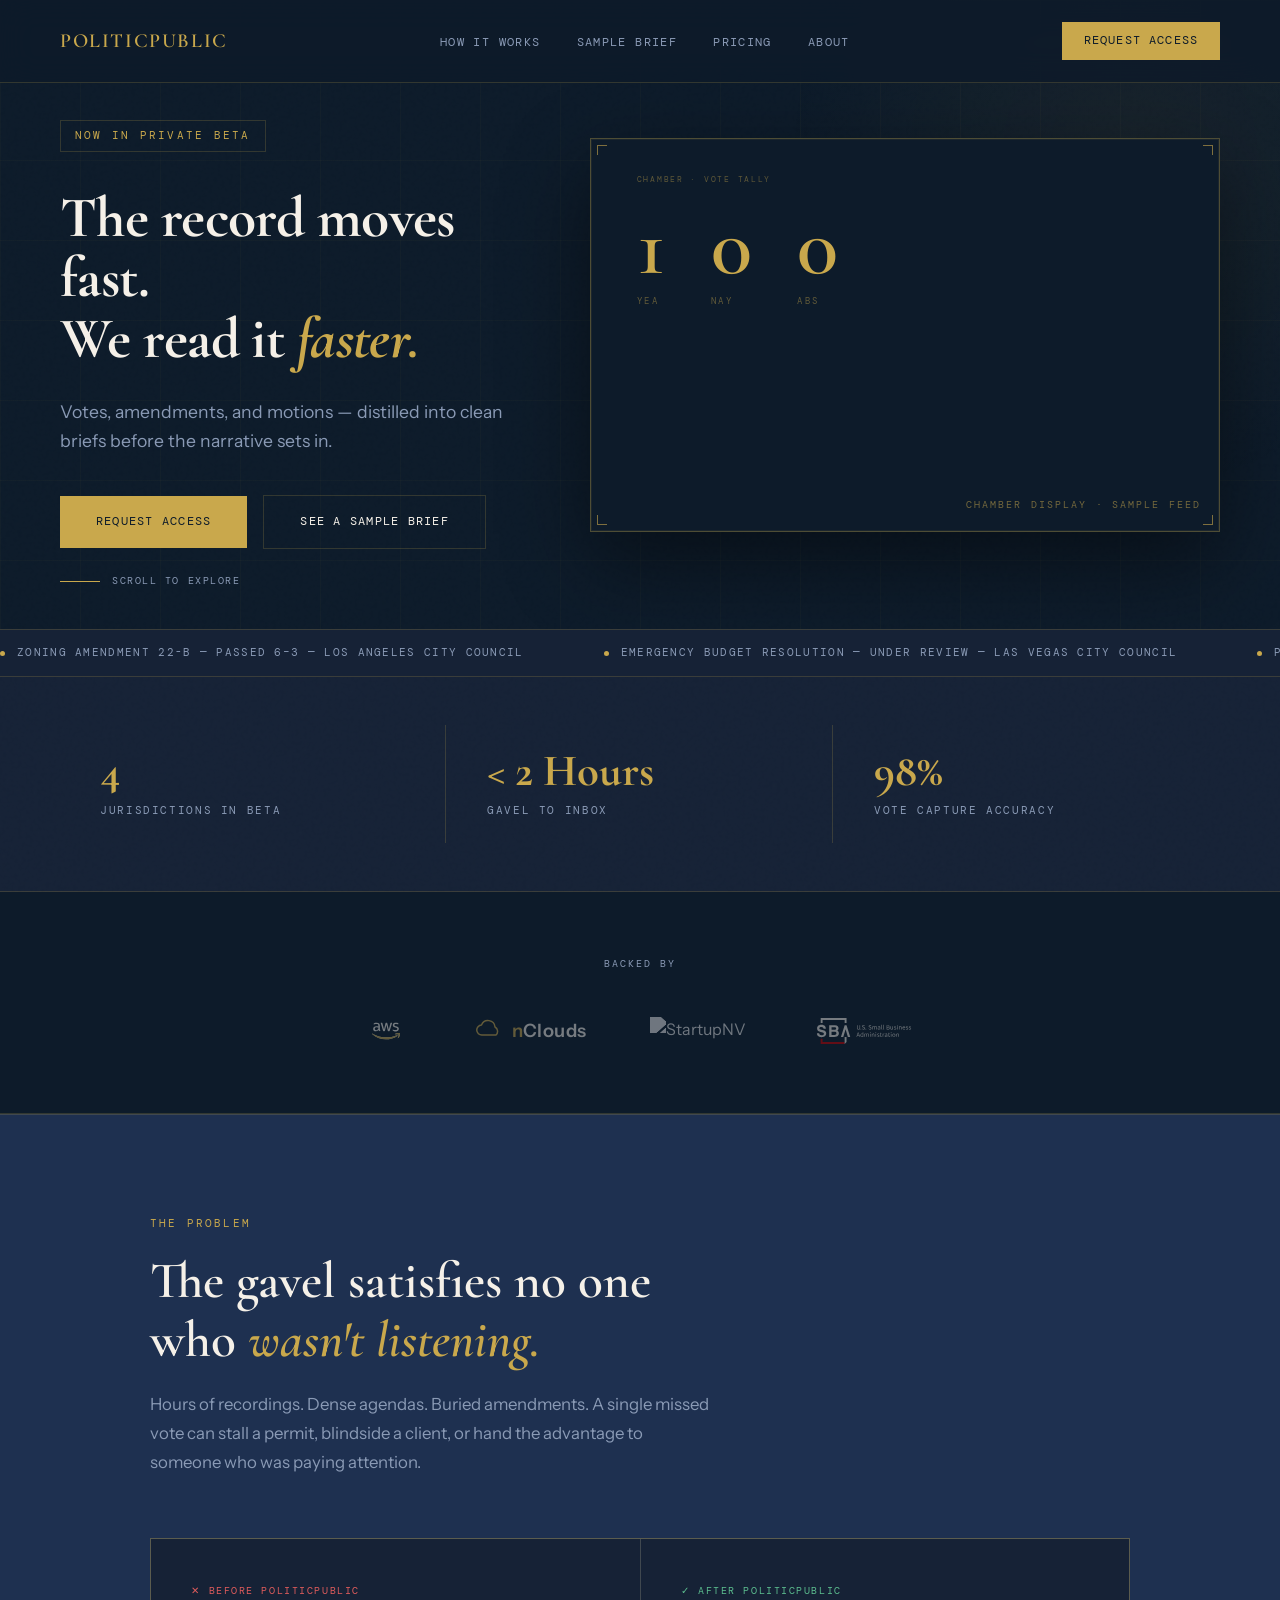
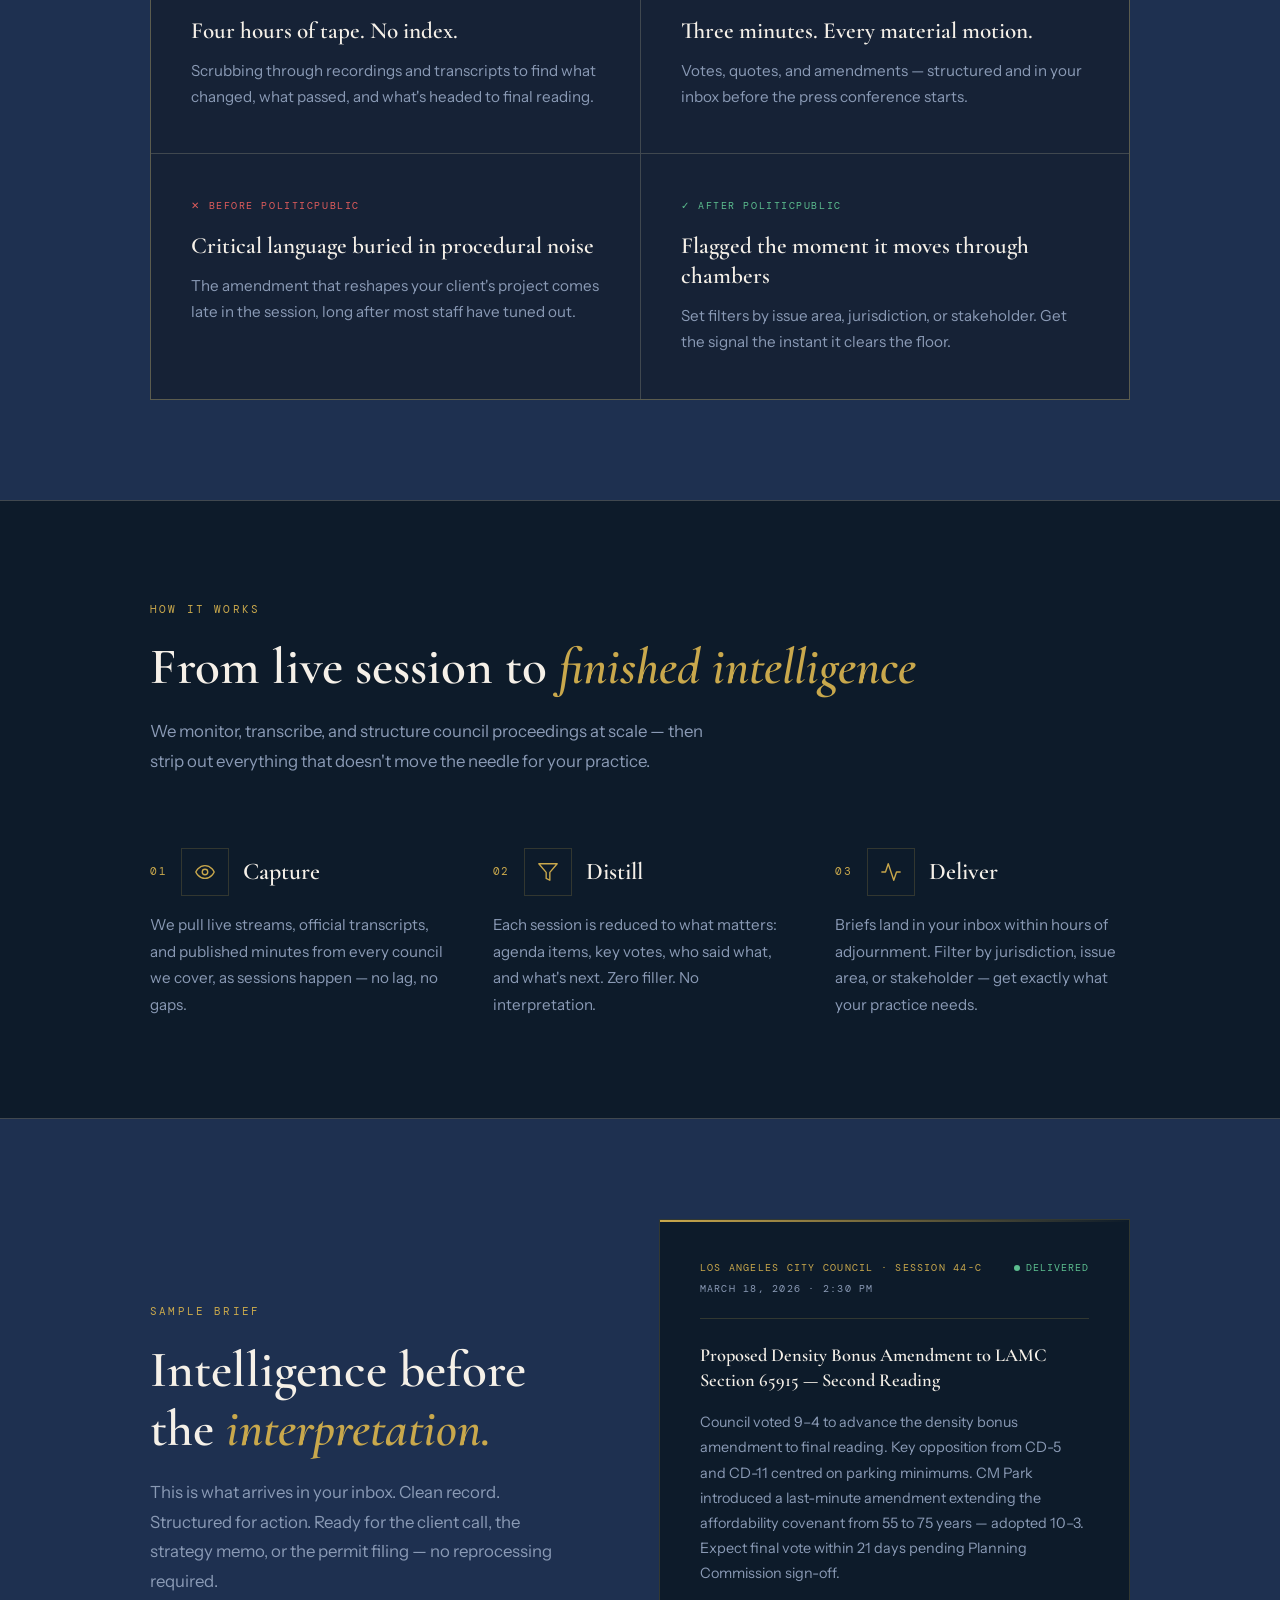
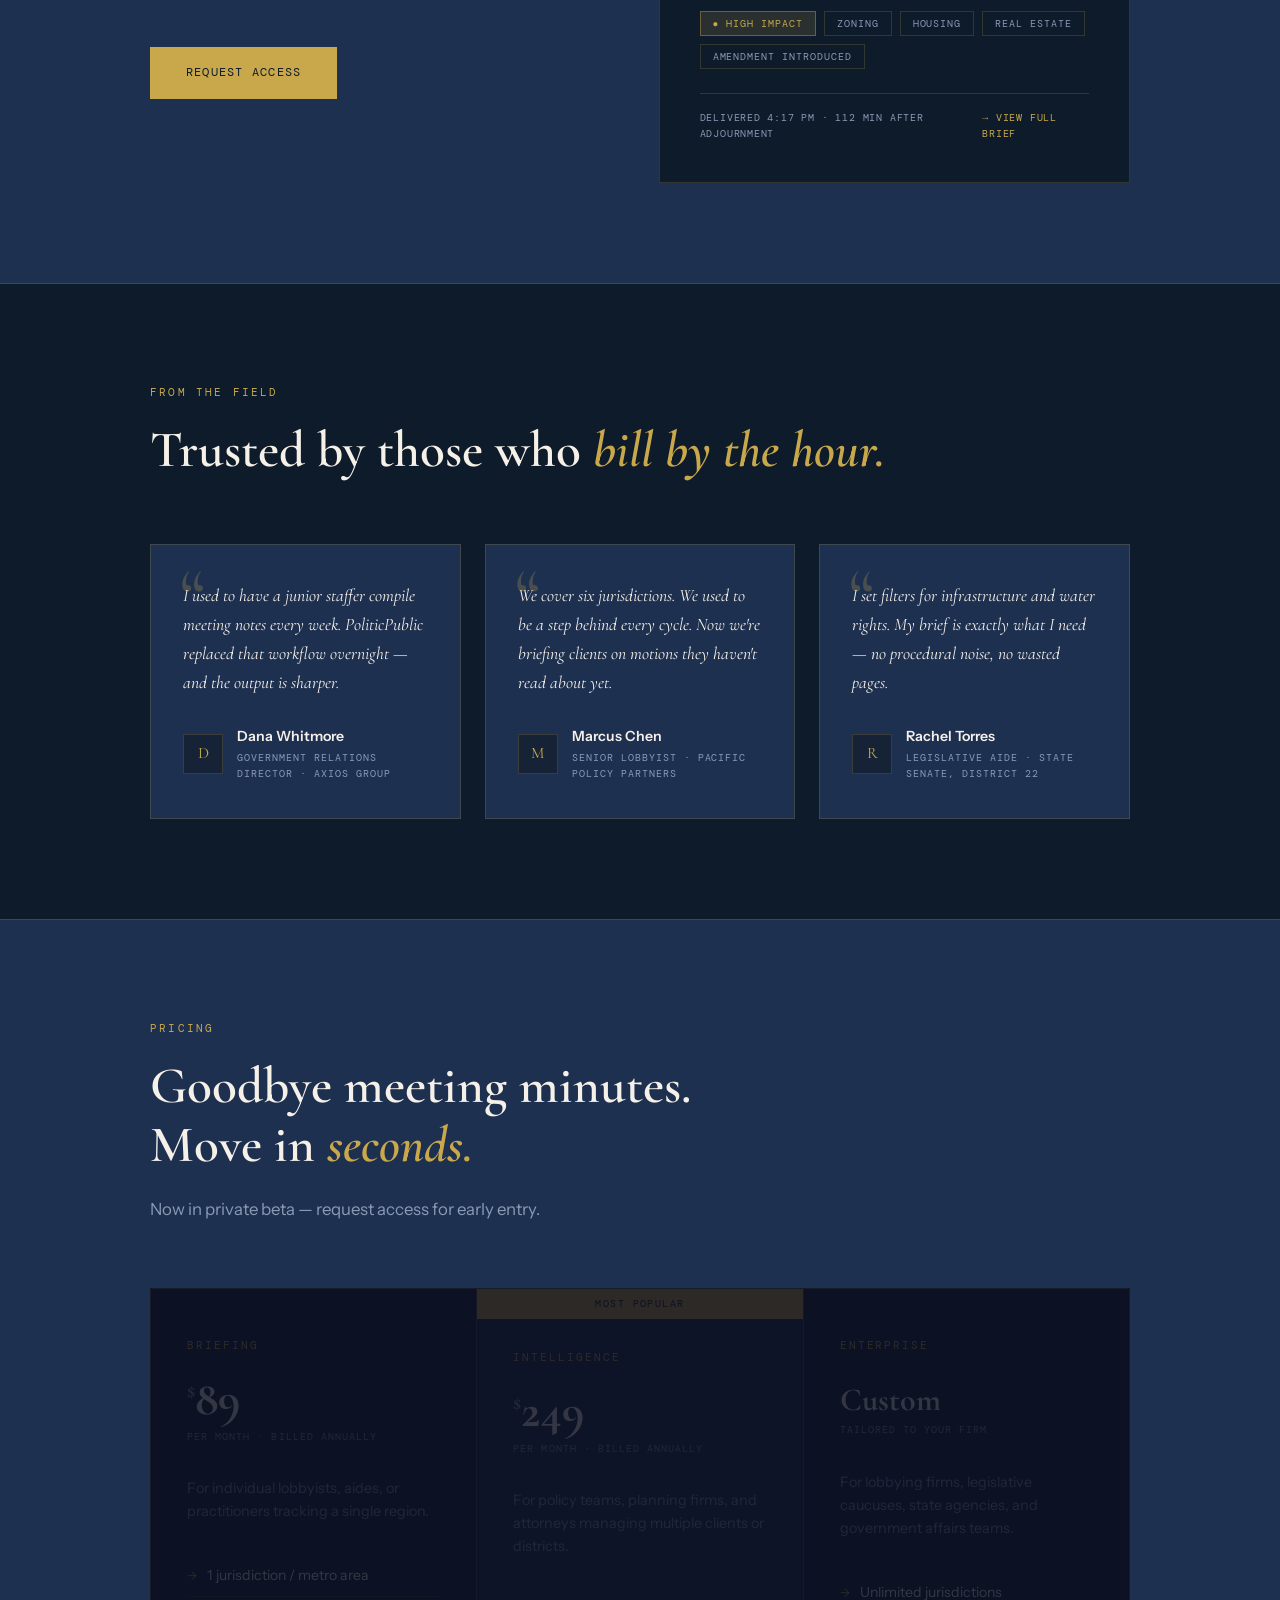
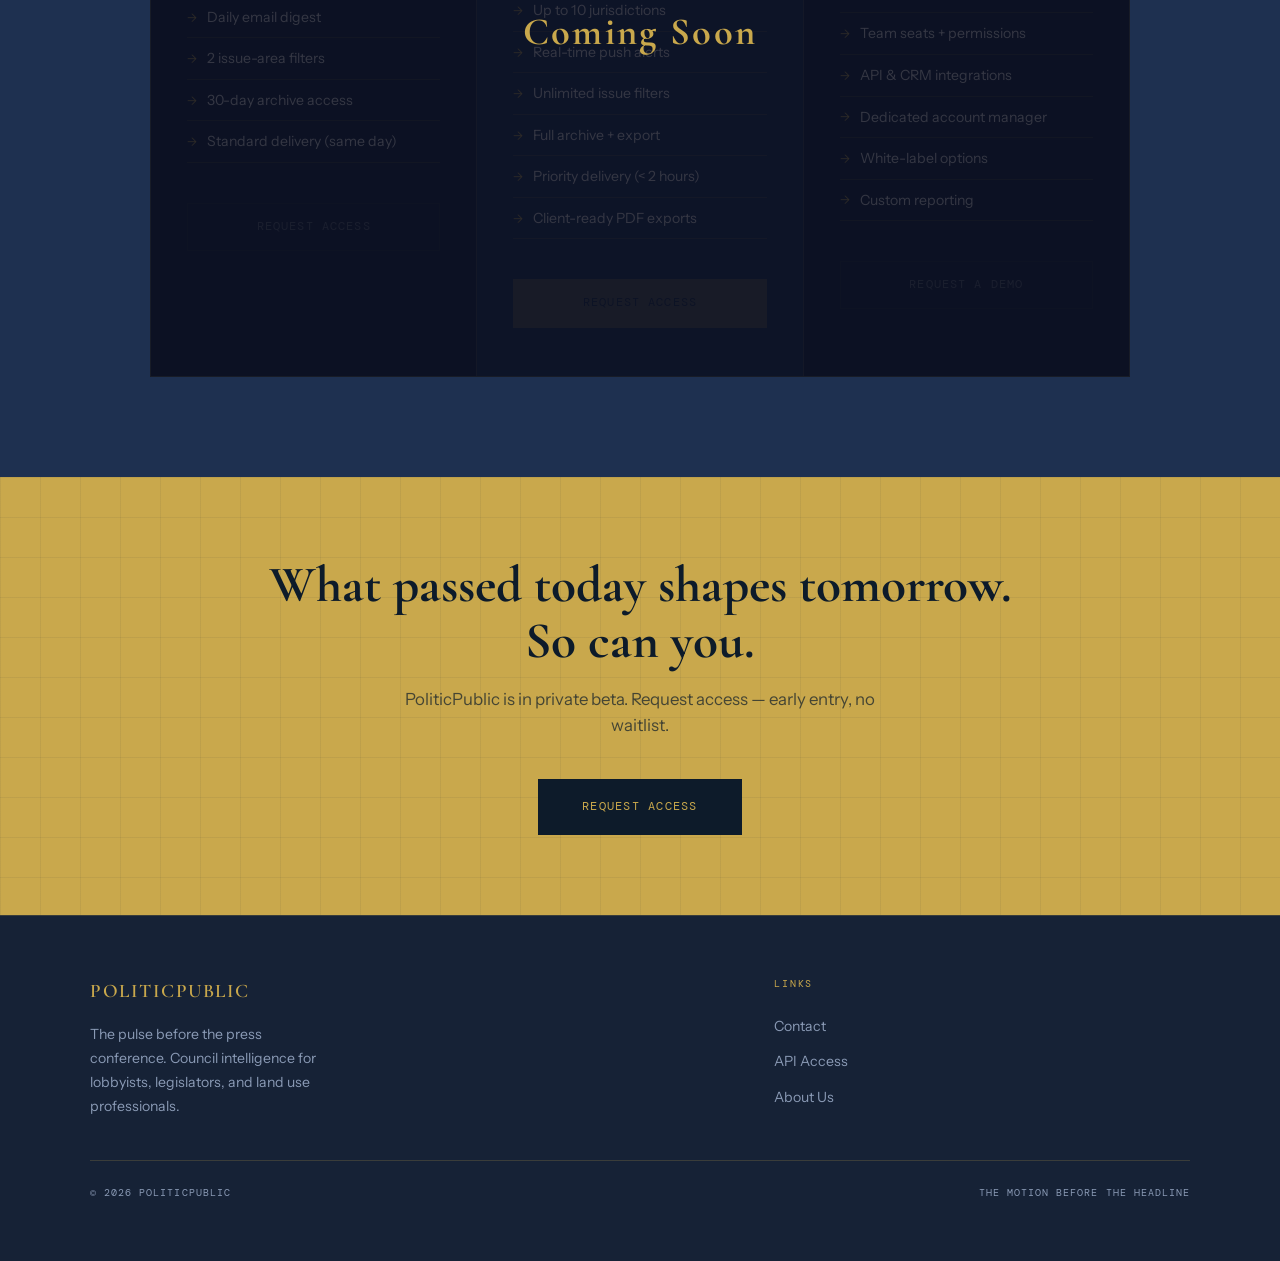
==== index.html @ c1759334 "fix(hero): address v1 review feedback on framed montage centerpiece Five corrective changes on top o" ====
<!DOCTYPE html>
<html lang="en">
<head>
<meta charset="UTF-8">
<meta name="viewport" content="width=device-width, initial-scale=1.0">
<title>PoliticPublic — The Motion Before the Headline</title>
<link rel="icon" type="image/svg+xml" href="data:image/svg+xml,%3Csvg xmlns='http://www.w3.org/2000/svg' viewBox='0 0 32 32'%3E%3Crect width='32' height='32' rx='4' fill='%230d1b2a'/%3E%3Ctext x='50%25' y='54%25' dominant-baseline='middle' text-anchor='middle' font-family='Georgia,serif' font-size='22' font-weight='700' fill='%23c9a84c'%3EP%3C/text%3E%3C/svg%3E">
<link rel="preconnect" href="https://fonts.googleapis.com">
<link href="https://fonts.googleapis.com/css2?family=Cormorant+Garamond:ital,wght@0,400;0,600;0,700;1,400;1,600&family=DM+Mono:wght@300;400;500&family=Instrument+Sans:wght@400;500;600&display=swap" rel="stylesheet">
<script>
  !function(t,e){var o,n,p,r;e.__SV||(window.posthog && window.posthog.__loaded)||(window.posthog=e,e._i=[],e.init=function(i,s,a){function g(t,e){var o=e.split(".");2==o.length&&(t=t[o[0]],e=o[1]),t[e]=function(){t.push([e].concat(Array.prototype.slice.call(arguments,0)))}}(p=t.createElement("script")).type="text/javascript",p.crossOrigin="anonymous",p.async=!0,p.src=s.api_host.replace(".i.posthog.com","-assets.i.posthog.com")+"/static/array.js",(r=t.getElementsByTagName("script")[0]).parentNode.insertBefore(p,r);var u=e;for(void 0!==a?u=e[a]=[]:a="posthog",u.people=u.people||[],u.toString=function(t){var e="posthog";return"posthog"!==a&&(e+="."+a),t||(e+=" (stub)"),e},u.people.toString=function(){return u.toString(1)+".people (stub)"},o="init os ds Ie us vs ss ls capture calculateEventProperties register register_once register_for_session unregister unregister_for_session ws getFeatureFlag getFeatureFlagPayload getFeatureFlagResult isFeatureEnabled reloadFeatureFlags updateFlags updateEarlyAccessFeatureEnrollment getEarlyAccessFeatures on onFeatureFlags onSurveysLoaded onSessionId getSurveys getActiveMatchingSurveys renderSurvey displaySurvey cancelPendingSurvey canRenderSurvey canRenderSurveyAsync identify setPersonProperties group resetGroups setPersonPropertiesForFlags resetPersonPropertiesForFlags setGroupPropertiesForFlags resetGroupPropertiesForFlags reset get_distinct_id getGroups get_session_id get_session_replay_url alias set_config startSessionRecording stopSessionRecording sessionRecordingStarted captureException startExceptionAutocapture stopExceptionAutocapture loadToolbar get_property getSessionProperty bs ps createPersonProfile setInternalOrTestUser ys es $s opt_in_capturing opt_out_capturing has_opted_in_capturing has_opted_out_capturing get_explicit_consent_status is_capturing clear_opt_in_out_capturing cs debug M gs getPageViewId captureTraceFeedback captureTraceMetric Qr".split(" "),n=0;n<o.length;n++)g(u,o[n]);e._i.push([i,s,a])},e.__SV=1)}(document,window.posthog||[]);
  posthog.init('phc_wsubJufTw7NSEtUsdNKnhYEmszH2p28aZtzfuJPEkxP5', {
    api_host: 'https://us.i.posthog.com',
    defaults: '2026-01-30',
    person_profiles: 'identified_only',
    opt_in_site_apps: true
  });
</script>
<style>
:root {
  --navy: #0d1b2a;
  --navy-mid: #162236;
  --navy-light: #1e3050;
  --gold: #c9a84c;
  --gold-light: #e8c97a;
  --gold-dim: rgba(201,168,76,0.15);
  --cream: #f5f0e8;
  --cream-dim: #ede5d4;
  --white: #ffffff;
  --text-muted: #8a9ab5;
  --border: rgba(201,168,76,0.2);
  --serif: 'Cormorant Garamond', Georgia, serif;
  --mono: 'DM Mono', monospace;
  --sans: 'Instrument Sans', sans-serif;
}

*, *::before, *::after { box-sizing: border-box; margin: 0; padding: 0; }
html { scroll-behavior: smooth; }

body {
  background: var(--navy);
  color: var(--cream);
  font-family: var(--sans);
  font-size: 16px;
  line-height: 1.6;
  overflow-x: hidden;
}

/* ── NOISE TEXTURE OVERLAY ── */
body::before {
  content: '';
  position: fixed;
  inset: 0;
  background-image: url("data:image/svg+xml,%3Csvg viewBox='0 0 256 256' xmlns='http://www.w3.org/2000/svg'%3E%3Cfilter id='noise'%3E%3CfeTurbulence type='fractalNoise' baseFrequency='0.9' numOctaves='4' stitchTiles='stitch'/%3E%3C/filter%3E%3Crect width='100%25' height='100%25' filter='url(%23noise)' opacity='0.04'/%3E%3C/svg%3E");
  pointer-events: none;
  z-index: 0;
  opacity: 0.4;
}

/* ── NAV ── */
nav {
  position: fixed;
  top: 0; left: 0; right: 0;
  z-index: 100;
  display: flex;
  align-items: center;
  justify-content: space-between;
  padding: 22px 60px;
  background: rgba(13,27,42,0.85);
  backdrop-filter: blur(16px);
  border-bottom: 1px solid var(--border);
}

.nav-logo {
  font-family: var(--serif);
  font-size: 1.25rem;
  font-weight: 600;
  letter-spacing: 0.08em;
  color: var(--gold);
  text-transform: uppercase;
  text-decoration: none;
}

.nav-links {
  display: flex;
  gap: 36px;
  list-style: none;
}

.nav-links a {
  font-family: var(--mono);
  font-size: 0.72rem;
  letter-spacing: 0.12em;
  text-transform: uppercase;
  color: var(--text-muted);
  text-decoration: none;
  transition: color 0.2s;
}
.nav-links a:hover { color: var(--cream); }

.nav-cta {
  font-family: var(--mono);
  font-size: 0.72rem;
  letter-spacing: 0.1em;
  text-transform: uppercase;
  color: var(--navy);
  background: var(--gold);
  padding: 10px 22px;
  text-decoration: none;
  transition: background 0.2s, transform 0.15s;
}
.nav-cta:hover { background: var(--gold-light); transform: translateY(-1px); }

/* ── HERO ── */
.hero {
  position: relative;
  display: flex;
  align-items: center;
  padding: 120px 60px 80px;
  overflow: hidden;
}

.hero-bg-lines {
  position: absolute;
  inset: 0;
  background-image:
    linear-gradient(to right, rgba(201,168,76,0.03) 1px, transparent 1px),
    linear-gradient(to bottom, rgba(201,168,76,0.03) 1px, transparent 1px);
  background-size: 80px 80px;
  z-index: 1;
  pointer-events: none;
}

.hero-bg-gradient {
  position: absolute;
  top: -200px; right: -200px;
  width: 700px; height: 700px;
  background: radial-gradient(circle, rgba(201,168,76,0.06) 0%, transparent 70%);
  z-index: 1;
  pointer-events: none;
}

.hero-stage {
  position: relative;
  z-index: 2;
  width: 100%;
  max-width: 1300px;
  margin: 0 auto;
  display: grid;
  grid-template-columns: minmax(0, 0.85fr) minmax(0, 1.15fr);
  gap: clamp(40px, 5vw, 80px);
  align-items: center;
}

.hero-montage-frame {
  position: relative;
  aspect-ratio: 16 / 10;
  background: var(--navy);
  border: 1px solid rgba(201,168,76,0.35);
  overflow: hidden;
  box-shadow: 0 30px 80px rgba(0,0,0,0.45);
  opacity: 0;
  animation: fadeUp 0.8s ease 0.5s forwards;
  /* design-size scaler: shot internals are sized for an 880x550 canvas
     and proportionally scaled to the actual frame width via JS-driven
     --montage-scale (see ResizeObserver block at the end of the script). */
  --montage-design-width: 880px;
  --montage-design-height: 550px;
  --montage-scale: 1;
}

.hero-montage-scaler {
  position: absolute;
  top: 0;
  left: 0;
  width: var(--montage-design-width);
  height: var(--montage-design-height);
  transform-origin: top left;
  transform: scale(var(--montage-scale));
  pointer-events: none;
}

.hero-montage {
  position: absolute;
  inset: 0;
  z-index: 0;
  pointer-events: none;
  overflow: hidden;
}

/* Override the IIFE's inline `max-width:Xvw` caps on shot children
   (originally added so full-bleed rendering would shrink on narrow
   viewports). Inside the design-size scaler those vw caps misfire,
   collapsing rows/grids well below the design width and leaving the
   frame mostly empty. The scaler handles responsiveness; let the
   shot internals render at their fixed pixel widths. */
.hero-montage [style*="vw"] {
  max-width: none !important;
}

.hero-montage-frame::before,
.hero-montage-frame::after {
  content: '';
  position: absolute;
  inset: 0;
  pointer-events: none;
  z-index: 2;
}
.hero-montage-frame::before {
  /* subtle inner vignette to soften the frame edges */
  background:
    linear-gradient(to bottom, rgba(13,27,42,0.35) 0%, rgba(13,27,42,0) 12%, rgba(13,27,42,0) 88%, rgba(13,27,42,0.4) 100%);
}
.hero-montage-frame::after {
  /* faint inner stroke for crispness over the gold edge */
  box-shadow: inset 0 0 0 1px rgba(201,168,76,0.08);
}

.hero-frame-tick {
  position: absolute;
  width: 10px;
  height: 10px;
  border-color: var(--gold);
  border-style: solid;
  opacity: 0.6;
  z-index: 3;
  pointer-events: none;
}
.hero-frame-tick.tl { top: 6px; left: 6px; border-width: 1px 0 0 1px; }
.hero-frame-tick.tr { top: 6px; right: 6px; border-width: 1px 1px 0 0; }
.hero-frame-tick.bl { bottom: 6px; left: 6px; border-width: 0 0 1px 1px; }
.hero-frame-tick.br { bottom: 6px; right: 6px; border-width: 0 1px 1px 0; }

.hero-frame-caption {
  position: absolute;
  bottom: 18px;
  right: 18px;
  z-index: 5;
  font-family: var(--mono);
  font-size: 0.6rem;
  letter-spacing: 0.22em;
  text-transform: uppercase;
  color: rgba(201,168,76,0.55);
  pointer-events: none;
}

.hero-content {
  position: relative;
  z-index: 2;
  max-width: 100%;
}

.hero-tag {
  display: inline-block;
  font-family: var(--mono);
  font-size: 0.7rem;
  letter-spacing: 0.2em;
  text-transform: uppercase;
  color: var(--gold);
  border: 1px solid var(--border);
  padding: 6px 14px;
  margin-bottom: 36px;
  opacity: 0;
  animation: fadeUp 0.6s ease 0.1s forwards;
}

.hero h1 {
  font-family: var(--serif);
  font-size: clamp(2.5rem, 4.5vw, 4.25rem);
  font-weight: 700;
  line-height: 1.05;
  letter-spacing: -0.01em;
  color: var(--cream);
  margin-bottom: 28px;
  opacity: 0;
  animation: fadeUp 0.7s ease 0.25s forwards;
}
.hero h1 em {
  font-style: italic;
  color: var(--gold);
}

.hero-sub {
  font-family: var(--sans);
  font-size: 1.1rem;
  color: var(--text-muted);
  max-width: 520px;
  line-height: 1.65;
  margin-bottom: 40px;
  opacity: 0;
  animation: fadeUp 0.7s ease 0.4s forwards;
}

.hero-actions {
  display: flex;
  gap: 16px;
  align-items: center;
  flex-wrap: wrap;
  opacity: 0;
  animation: fadeUp 0.7s ease 0.55s forwards;
}

.btn-primary {
  font-family: var(--mono);
  font-size: 0.78rem;
  letter-spacing: 0.1em;
  text-transform: uppercase;
  color: var(--navy);
  background: var(--gold);
  padding: 16px 36px;
  text-decoration: none;
  display: inline-block;
  transition: background 0.2s, transform 0.15s, box-shadow 0.2s;
  box-shadow: 0 0 0 0 rgba(201,168,76,0.4);
}
.btn-primary:hover {
  background: var(--gold-light);
  transform: translateY(-2px);
  box-shadow: 0 8px 30px rgba(201,168,76,0.2);
}

.btn-secondary {
  font-family: var(--mono);
  font-size: 0.78rem;
  letter-spacing: 0.1em;
  text-transform: uppercase;
  color: var(--cream);
  padding: 16px 36px;
  text-decoration: none;
  display: inline-block;
  border: 1px solid var(--border);
  transition: border-color 0.2s, color 0.2s;
}
.btn-secondary:hover { border-color: var(--gold); color: var(--gold); }

.hero-scroll-hint {
  position: absolute;
  bottom: 40px; left: 60px;
  z-index: 3;
  font-family: var(--mono);
  font-size: 0.65rem;
  letter-spacing: 0.15em;
  text-transform: uppercase;
  color: var(--text-muted);
  display: flex;
  align-items: center;
  gap: 12px;
  opacity: 0;
  animation: fadeUp 0.6s ease 1s forwards;
}
.hero-scroll-hint::before {
  content: '';
  width: 40px; height: 1px;
  background: var(--gold);
  display: block;
}

/* ── TICKER ── */
.ticker {
  background: var(--navy-mid);
  border-top: 1px solid var(--border);
  border-bottom: 1px solid var(--border);
  overflow: hidden;
  padding: 14px 0;
  position: relative;
  z-index: 2;
}

.ticker-inner {
  display: flex;
  gap: 80px;
  white-space: nowrap;
  animation: ticker 30s linear infinite;
}

.ticker-item {
  font-family: var(--mono);
  font-size: 0.68rem;
  letter-spacing: 0.12em;
  text-transform: uppercase;
  color: var(--text-muted);
  flex-shrink: 0;
  display: flex;
  align-items: center;
  gap: 12px;
}

.ticker-dot {
  width: 5px; height: 5px;
  background: var(--gold);
  border-radius: 50%;
  flex-shrink: 0;
}

@keyframes ticker {
  0% { transform: translateX(0); }
  100% { transform: translateX(-50%); }
}

/* ── STATS BAR ── */
.stats-bar {
  background: var(--navy-mid);
  padding: 48px 60px;
  display: grid;
  grid-template-columns: repeat(3, 1fr);
  gap: 1px;
  border-bottom: 1px solid var(--border);
  width: 100%;
}

.stat-item {
  padding: 24px 40px;
  border-right: 1px solid var(--border);
  opacity: 0;
  transform: translateY(16px);
  transition: opacity 0.5s ease, transform 0.5s ease;
}
.stat-item:last-child { border-right: none; }
.stat-item.visible { opacity: 1; transform: translateY(0); }

.stat-number {
  font-family: var(--serif);
  font-size: 2.8rem;
  font-weight: 700;
  color: var(--gold);
  line-height: 1;
  margin-bottom: 8px;
}

.stat-label {
  font-family: var(--mono);
  font-size: 0.68rem;
  letter-spacing: 0.15em;
  text-transform: uppercase;
  color: var(--text-muted);
}

/* ── SECTIONS ── */
section {
  position: relative;
  z-index: 1;
}

.section-inner {
  max-width: 1100px;
  margin: 0 auto;
  padding: 100px 60px;
}

.section-label {
  font-family: var(--mono);
  font-size: 0.68rem;
  letter-spacing: 0.2em;
  text-transform: uppercase;
  color: var(--gold);
  margin-bottom: 20px;
  display: block;
}

.section-title {
  font-family: var(--serif);
  font-size: clamp(2rem, 4vw, 3.2rem);
  font-weight: 600;
  line-height: 1.15;
  color: var(--cream);
  margin-bottom: 20px;
}
.section-title em { font-style: italic; color: var(--gold); }

.section-body {
  font-size: 1.05rem;
  color: var(--text-muted);
  max-width: 560px;
  line-height: 1.75;
}

/* ── TRUST LOGOS ── */
.trust-section {
  background: var(--navy);
  padding: 64px 60px;
  border-bottom: 1px solid var(--border);
}

.trust-inner {
  max-width: 1100px;
  margin: 0 auto;
  text-align: center;
}

.trust-label {
  font-family: var(--mono);
  font-size: 0.65rem;
  letter-spacing: 0.2em;
  text-transform: uppercase;
  color: var(--text-muted);
  margin-bottom: 40px;
}

.trust-logos {
  display: flex;
  align-items: center;
  justify-content: center;
  gap: 64px;
  flex-wrap: wrap;
}

.trust-logo {
  display: flex;
  align-items: center;
  gap: 10px;
  opacity: 0.45;
  transition: opacity 0.3s ease;
  text-decoration: none;
}
.trust-logo:hover { opacity: 0.8; }

.trust-logo svg {
  flex-shrink: 0;
}

.trust-logo-name {
  font-family: var(--sans);
  font-size: 1.15rem;
  font-weight: 600;
  color: var(--cream);
  letter-spacing: 0.02em;
  white-space: nowrap;
}

.trust-logo-name span {
  color: var(--gold);
}

.trust-logo img {
  height: 28px;
  width: auto;
  filter: brightness(0) invert(0.9);
  transition: filter 0.3s ease;
}
.trust-logo:hover img { filter: brightness(0) invert(1); }
.trust-logo--sba img {
  height: 36px;
  filter: none;
  opacity: 1;
}
.trust-logo--sba:hover img { filter: none; }

@media (max-width: 900px) {
  .trust-section { padding: 48px 24px; }
  .trust-logos { gap: 40px; }
}

/* ── PAIN POINTS ── */
.pain-section {
  background: var(--navy-light);
  border-top: 1px solid var(--border);
  border-bottom: 1px solid var(--border);
}

.pain-grid {
  display: grid;
  grid-template-columns: 1fr 1fr;
  gap: 1px;
  background: var(--border);
  border: 1px solid var(--border);
  margin-top: 60px;
}

.pain-card {
  background: var(--navy-mid);
  padding: 44px 40px;
  opacity: 0;
  transform: translateY(20px);
  transition: opacity 0.5s ease, transform 0.5s ease;
}
.pain-card.visible { opacity: 1; transform: translateY(0); }

.pain-card-before {
  font-family: var(--mono);
  font-size: 0.65rem;
  letter-spacing: 0.15em;
  text-transform: uppercase;
  color: #e05c5c;
  margin-bottom: 16px;
  display: flex;
  align-items: center;
  gap: 8px;
}
.pain-card-before::before { content: '✕'; }

.pain-card-after {
  font-family: var(--mono);
  font-size: 0.65rem;
  letter-spacing: 0.15em;
  text-transform: uppercase;
  color: #5cbe8f;
  margin-bottom: 16px;
  display: flex;
  align-items: center;
  gap: 8px;
}
.pain-card-after::before { content: '✓'; }

.pain-card h3 {
  font-family: var(--serif);
  font-size: 1.45rem;
  font-weight: 600;
  color: var(--cream);
  margin-bottom: 12px;
  line-height: 1.3;
}

.pain-card p {
  font-size: 0.95rem;
  color: var(--text-muted);
  line-height: 1.7;
}

/* ── HOW IT WORKS ── */
.steps {
  display: grid;
  grid-template-columns: repeat(3, 1fr);
  gap: 48px;
  margin-top: 72px;
}

.step {
  opacity: 0;
  transform: translateY(24px);
  transition: opacity 0.5s ease, transform 0.5s ease;
}
.step.visible { opacity: 1; transform: translateY(0); }

.step-header {
  display: flex;
  align-items: center;
  gap: 14px;
  margin-bottom: 16px;
}

.step-num {
  font-family: var(--mono);
  font-size: 0.68rem;
  letter-spacing: 0.15em;
  color: var(--gold);
  flex-shrink: 0;
}

.step-icon {
  width: 48px; height: 48px;
  border: 1px solid var(--border);
  display: flex;
  align-items: center;
  justify-content: center;
  color: var(--gold);
  font-size: 1.3rem;
  flex-shrink: 0;
}

.step h3 {
  font-family: var(--serif);
  font-size: 1.5rem;
  font-weight: 600;
  color: var(--cream);
}

.step p {
  font-size: 0.95rem;
  color: var(--text-muted);
  line-height: 1.75;
}

/* ── SAMPLE BRIEF ── */
.brief-section {
  background: var(--navy-light);
  border-top: 1px solid var(--border);
  border-bottom: 1px solid var(--border);
}

.brief-wrap {
  display: grid;
  grid-template-columns: 1fr 1.1fr;
  gap: 80px;
  align-items: center;
}

.brief-card {
  background: var(--navy);
  border: 1px solid var(--border);
  padding: 40px;
  position: relative;
}

.brief-card::before {
  content: '';
  position: absolute;
  top: 0; left: 0; right: 0;
  height: 2px;
  background: linear-gradient(to right, var(--gold), transparent);
}

.brief-header {
  display: flex;
  justify-content: space-between;
  align-items: flex-start;
  margin-bottom: 24px;
  padding-bottom: 20px;
  border-bottom: 1px solid var(--border);
}

.brief-meta {
  font-family: var(--mono);
  font-size: 0.65rem;
  letter-spacing: 0.12em;
  text-transform: uppercase;
  color: var(--gold);
}

.brief-live {
  font-family: var(--mono);
  font-size: 0.62rem;
  letter-spacing: 0.1em;
  text-transform: uppercase;
  color: #5cbe8f;
  display: flex;
  align-items: center;
  gap: 6px;
}

.brief-live::before {
  content: '';
  width: 6px; height: 6px;
  background: #5cbe8f;
  border-radius: 50%;
  animation: pulse 2s ease infinite;
}

.brief-title {
  font-family: var(--serif);
  font-size: 1.15rem;
  font-weight: 600;
  color: var(--cream);
  margin-bottom: 16px;
  line-height: 1.4;
}

.brief-summary {
  font-size: 0.9rem;
  color: var(--text-muted);
  line-height: 1.75;
  margin-bottom: 24px;
}

.brief-tags {
  display: flex;
  flex-wrap: wrap;
  gap: 8px;
  margin-bottom: 24px;
}

.brief-tag {
  font-family: var(--mono);
  font-size: 0.6rem;
  letter-spacing: 0.1em;
  text-transform: uppercase;
  padding: 4px 12px;
  border: 1px solid var(--border);
  color: var(--text-muted);
}

.brief-tag.hot {
  border-color: rgba(201,168,76,0.4);
  color: var(--gold);
  background: var(--gold-dim);
}

.brief-footer {
  display: flex;
  justify-content: space-between;
  align-items: center;
  font-family: var(--mono);
  font-size: 0.62rem;
  letter-spacing: 0.08em;
  text-transform: uppercase;
  color: var(--text-muted);
  border-top: 1px solid var(--border);
  padding-top: 16px;
}

/* ── PLANS ── */
.plans-grid-wrap {
  position: relative;
  margin-top: 64px;
}

.plans-grid-wrap::after {
  content: 'Coming Soon';
  position: absolute;
  inset: 0;
  display: flex;
  align-items: center;
  justify-content: center;
  background: rgba(10, 14, 31, 0.82);
  color: var(--gold);
  font-family: var(--serif);
  font-size: 2.4rem;
  font-weight: 700;
  letter-spacing: 0.06em;
  z-index: 10;
  pointer-events: auto;
  border-radius: 0;
}

.plans-grid {
  display: grid;
  grid-template-columns: repeat(3, 1fr);
  gap: 1px;
  background: var(--border);
  border: 1px solid var(--border);
}

.plans-grid .plan-cta {
  pointer-events: none;
  opacity: 0.35;
  cursor: not-allowed;
}

.plan {
  background: var(--navy-mid);
  padding: 48px 36px;
  position: relative;
  opacity: 0;
  transform: translateY(20px);
  transition: opacity 0.5s ease, transform 0.5s ease;
}
.plan.visible { opacity: 1; transform: translateY(0); }

.plan.featured {
  background: var(--navy-light);
}

.plan.featured::before {
  content: 'Most Popular';
  position: absolute;
  top: 0; left: 0; right: 0;
  background: var(--gold);
  color: var(--navy);
  font-family: var(--mono);
  font-size: 0.62rem;
  letter-spacing: 0.15em;
  text-transform: uppercase;
  text-align: center;
  padding: 7px;
}
.plan.featured { padding-top: 60px; }

.plan-name {
  font-family: var(--mono);
  font-size: 0.68rem;
  letter-spacing: 0.18em;
  text-transform: uppercase;
  color: var(--gold);
  margin-bottom: 20px;
}

.plan-price {
  font-family: var(--serif);
  font-size: 3rem;
  font-weight: 700;
  color: var(--cream);
  line-height: 1;
  margin-bottom: 6px;
}

.plan-price sup {
  font-size: 1.2rem;
  vertical-align: super;
  color: var(--text-muted);
}

.plan-period {
  font-family: var(--mono);
  font-size: 0.65rem;
  letter-spacing: 0.1em;
  text-transform: uppercase;
  color: var(--text-muted);
  margin-bottom: 32px;
}

.plan-desc {
  font-size: 0.9rem;
  color: var(--text-muted);
  margin-bottom: 32px;
  line-height: 1.6;
}

.plan-features {
  list-style: none;
  margin-bottom: 40px;
}

.plan-features li {
  font-size: 0.88rem;
  color: var(--cream);
  padding: 9px 0;
  border-bottom: 1px solid var(--border);
  display: flex;
  align-items: center;
  gap: 10px;
}

.plan-features li::before {
  content: '→';
  color: var(--gold);
  font-size: 0.75rem;
  flex-shrink: 0;
}

.plan-cta {
  display: block;
  text-align: center;
  font-family: var(--mono);
  font-size: 0.72rem;
  letter-spacing: 0.1em;
  text-transform: uppercase;
  padding: 14px;
  text-decoration: none;
  border: 1px solid var(--border);
  color: var(--cream);
  transition: all 0.2s;
}
.plan-cta:hover { border-color: var(--gold); color: var(--gold); }

.plan.featured .plan-cta {
  background: var(--gold);
  color: var(--navy);
  border-color: var(--gold);
}
.plan.featured .plan-cta:hover { background: var(--gold-light); }

/* ── TESTIMONIALS ── */
.testimonials-grid {
  display: grid;
  grid-template-columns: repeat(3, 1fr);
  gap: 24px;
  margin-top: 64px;
}

.testimonial {
  background: var(--navy-light);
  border: 1px solid var(--border);
  padding: 36px 32px;
  position: relative;
  opacity: 0;
  transform: translateY(20px);
  transition: opacity 0.5s ease, transform 0.5s ease;
}
.testimonial.visible { opacity: 1; transform: translateY(0); }

.testimonial::before {
  content: '\201C';
  font-family: var(--serif);
  font-size: 5rem;
  color: var(--gold);
  line-height: 1;
  position: absolute;
  top: 12px; left: 28px;
  opacity: 0.25;
}

.testimonial-text {
  font-family: var(--serif);
  font-size: 1.1rem;
  font-style: italic;
  color: var(--cream);
  line-height: 1.65;
  margin-bottom: 28px;
}

.testimonial-author {
  display: flex;
  align-items: center;
  gap: 14px;
}

.author-avatar {
  width: 40px; height: 40px;
  background: var(--navy-mid);
  border: 1px solid var(--border);
  display: flex;
  align-items: center;
  justify-content: center;
  font-family: var(--serif);
  font-size: 1rem;
  color: var(--gold);
  flex-shrink: 0;
}

.author-name {
  font-family: var(--sans);
  font-size: 0.88rem;
  font-weight: 600;
  color: var(--cream);
}

.author-title {
  font-family: var(--mono);
  font-size: 0.62rem;
  letter-spacing: 0.1em;
  text-transform: uppercase;
  color: var(--text-muted);
  margin-top: 2px;
}

/* ── CTA BAND ── */
.cta-band {
  background: var(--gold);
  padding: 80px 60px;
  text-align: center;
  position: relative;
  overflow: hidden;
}

.cta-band::before {
  content: '';
  position: absolute;
  inset: 0;
  background-image:
    linear-gradient(to right, rgba(13,27,42,0.06) 1px, transparent 1px),
    linear-gradient(to bottom, rgba(13,27,42,0.06) 1px, transparent 1px);
  background-size: 40px 40px;
}

.cta-band-inner {
  position: relative;
  z-index: 1;
}

.cta-band h2 {
  font-family: var(--serif);
  font-size: clamp(2rem, 4vw, 3.5rem);
  font-weight: 700;
  color: var(--navy);
  margin-bottom: 16px;
  line-height: 1.1;
}

.cta-band p {
  font-size: 1.05rem;
  color: rgba(13,27,42,0.7);
  margin-bottom: 40px;
  max-width: 500px;
  margin-left: auto;
  margin-right: auto;
}

.cta-band .btn-dark {
  font-family: var(--mono);
  font-size: 0.78rem;
  letter-spacing: 0.1em;
  text-transform: uppercase;
  color: var(--gold);
  background: var(--navy);
  padding: 18px 44px;
  text-decoration: none;
  display: inline-block;
  transition: transform 0.15s, box-shadow 0.2s;
}
.cta-band .btn-dark:hover {
  transform: translateY(-2px);
  box-shadow: 0 12px 40px rgba(13,27,42,0.25);
}

/* ── FOOTER ── */
footer {
  background: var(--navy-mid);
  border-top: 1px solid var(--border);
  padding: 60px;
}

.footer-inner {
  display: grid;
  grid-template-columns: 1.5fr 1fr;
  gap: 60px;
  max-width: 1100px;
  margin: 0 auto;
}

.footer-brand-name {
  font-family: var(--serif);
  font-size: 1.2rem;
  font-weight: 600;
  letter-spacing: 0.08em;
  text-transform: uppercase;
  color: var(--gold);
  margin-bottom: 16px;
}

.footer-brand-desc {
  font-size: 0.88rem;
  color: var(--text-muted);
  line-height: 1.7;
  max-width: 240px;
}

.footer-col-title {
  font-family: var(--mono);
  font-size: 0.65rem;
  letter-spacing: 0.18em;
  text-transform: uppercase;
  color: var(--gold);
  margin-bottom: 20px;
}

.footer-links { list-style: none; }
.footer-links li { margin-bottom: 10px; }

.footer-links a {
  font-size: 0.88rem;
  color: var(--text-muted);
  text-decoration: none;
  transition: color 0.2s;
}
.footer-links a:hover { color: var(--cream); }

.footer-bottom {
  max-width: 1100px;
  margin: 40px auto 0;
  padding-top: 24px;
  border-top: 1px solid var(--border);
  display: flex;
  justify-content: space-between;
  align-items: center;
  font-family: var(--mono);
  font-size: 0.65rem;
  letter-spacing: 0.1em;
  text-transform: uppercase;
  color: var(--text-muted);
}

/* ── REQUEST ACCESS MODAL ── */
.ra-overlay {
  display: none;
  position: fixed;
  inset: 0;
  background: rgba(13,27,42,0.85);
  backdrop-filter: blur(8px);
  z-index: 200;
  align-items: center;
  justify-content: center;
}
.ra-overlay.open { display: flex; }

.ra-modal {
  background: var(--navy-mid);
  border: 1px solid var(--border);
  padding: 48px 40px;
  width: 100%;
  max-width: 440px;
  position: relative;
}

.ra-modal::before {
  content: '';
  position: absolute;
  top: 0; left: 0; right: 0;
  height: 2px;
  background: linear-gradient(to right, var(--gold), transparent);
}

.ra-close {
  position: absolute;
  top: 16px; right: 20px;
  background: none;
  border: none;
  color: var(--text-muted);
  font-size: 1.4rem;
  cursor: pointer;
  transition: color 0.2s;
}
.ra-close:hover { color: var(--cream); }

.ra-modal h3 {
  font-family: var(--serif);
  font-size: 1.6rem;
  font-weight: 600;
  color: var(--cream);
  margin-bottom: 8px;
}

.ra-modal p {
  font-size: 0.9rem;
  color: var(--text-muted);
  margin-bottom: 28px;
  line-height: 1.6;
}

.ra-field {
  margin-bottom: 16px;
}

.ra-field label {
  display: block;
  font-family: var(--mono);
  font-size: 0.65rem;
  letter-spacing: 0.15em;
  text-transform: uppercase;
  color: var(--text-muted);
  margin-bottom: 6px;
}

.ra-field input, .ra-field select {
  width: 100%;
  padding: 12px 14px;
  background: var(--navy);
  border: 1px solid var(--border);
  color: var(--cream);
  font-family: var(--sans);
  font-size: 0.92rem;
  outline: none;
  transition: border-color 0.2s;
}
.ra-field input::placeholder { color: var(--text-muted); opacity: 0.5; }
.ra-field input:focus, .ra-field select:focus { border-color: var(--gold); }
.ra-field select option { background: var(--navy); color: var(--cream); }

.ra-submit {
  width: 100%;
  margin-top: 8px;
  font-family: var(--mono);
  font-size: 0.78rem;
  letter-spacing: 0.1em;
  text-transform: uppercase;
  color: var(--navy);
  background: var(--gold);
  border: none;
  padding: 16px;
  cursor: pointer;
  transition: background 0.2s;
}
.ra-submit:hover { background: var(--gold-light); }
.ra-submit:disabled { opacity: 0.5; cursor: not-allowed; }

.ra-success {
  text-align: center;
  padding: 20px 0;
}
.ra-success .checkmark {
  font-size: 2.5rem;
  color: var(--gold);
  margin-bottom: 16px;
}
.ra-success h3 {
  text-align: center;
}
.ra-success p {
  text-align: center;
  margin-bottom: 0;
}

/* ── ANIMATIONS ── */
@keyframes fadeUp {
  from { opacity: 0; transform: translateY(20px); }
  to { opacity: 1; transform: translateY(0); }
}

@keyframes pulse {
  0%, 100% { opacity: 1; }
  50% { opacity: 0.3; }
}

/* ── RESPONSIVE ── */
@media (max-width: 900px) {
  nav { padding: 18px 24px; }
  .nav-links { display: none; }
  .hero {
    min-height: auto;
    padding: 100px 24px 40px;
  }
  .hero-stage {
    grid-template-columns: 1fr;
    gap: 32px;
  }
  .hero-montage-frame { aspect-ratio: 16 / 10; }
  .hero-scroll-hint { display: none; }
  .stats-bar { grid-template-columns: 1fr 1fr; padding: 24px; }
  .section-inner { padding: 60px 24px; }
  .pain-grid { grid-template-columns: 1fr; }
  .brief-wrap { grid-template-columns: 1fr; }
  .steps { grid-template-columns: 1fr; }
  .plans-grid { grid-template-columns: 1fr; }
  .plans-grid-wrap::after { font-size: 1.6rem; }
  .testimonials-grid { grid-template-columns: 1fr; }
  .footer-inner { grid-template-columns: 1fr 1fr; }
  .cta-band { padding: 60px 24px; }
  footer { padding: 40px 24px; }
}

@media (prefers-reduced-motion: reduce) {
  .hero-montage-frame { animation: none; opacity: 1; }
}
</style>
</head>
<body>

<!-- NAV -->
<nav>
  <a href="#" class="nav-logo">PoliticPublic</a>
  <ul class="nav-links">
    <li><a href="#how">How It Works</a></li>
    <li><a href="#sample">Sample Brief</a></li>
    <li><a href="#plans">Pricing</a></li>
    <li><a href="https://www.linkedin.com/in/carlosdesantiago" target="_blank" rel="noopener noreferrer">About</a></li>
  </ul>
  <a href="#plans" class="nav-cta request-access-btn">Request Access</a>
</nav>

<!-- HERO -->
<section class="hero">
  <div class="hero-bg-lines"></div>
  <div class="hero-bg-gradient"></div>
  <div class="hero-stage">
    <div class="hero-content">
      <div class="hero-tag">Now in Private Beta</div>
      <h1>The record moves fast.<br>We read it <em>faster.</em></h1>
      <p class="hero-sub">Votes, amendments, and motions — distilled into clean briefs before the narrative sets in.</p>
      <div class="hero-actions">
        <a href="#plans" class="btn-primary request-access-btn">Request Access</a>
        <a href="#sample" class="btn-secondary">See a Sample Brief</a>
      </div>
    </div>
    <div class="hero-montage-frame">
      <div class="hero-montage-scaler">
        <div class="hero-montage" id="heroMontage" aria-hidden="true"></div>
      </div>
      <span class="hero-frame-caption">Chamber Display · Sample Feed</span>
      <span class="hero-frame-tick tl" aria-hidden="true"></span>
      <span class="hero-frame-tick tr" aria-hidden="true"></span>
      <span class="hero-frame-tick bl" aria-hidden="true"></span>
      <span class="hero-frame-tick br" aria-hidden="true"></span>
    </div>
  </div>
  <span class="hero-scroll-hint">Scroll to explore</span>
</section>

<!-- TICKER -->
<div class="ticker" aria-hidden="true">
  <div class="ticker-inner" id="tickerContent">
    <span class="ticker-item"><span class="ticker-dot"></span>Zoning Amendment 22-B — Passed 6–3 — Los Angeles City Council</span>
    <span class="ticker-item"><span class="ticker-dot"></span>Emergency Budget Resolution — Under Review — Las Vegas City Council</span>
    <span class="ticker-item"><span class="ticker-dot"></span>Public Safety Ordinance 118 — Second Reading — Henderson City Council</span>
    <span class="ticker-item"><span class="ticker-dot"></span>Infrastructure Bond Measure — Approved 7–2 — Phoenix City Council</span>
    <span class="ticker-item"><span class="ticker-dot"></span>Housing Density Proposal — Deferred — North Las Vegas City Council</span>
    <span class="ticker-item"><span class="ticker-dot"></span>Cannabis Licensing Framework — First Reading — Las Vegas City Council</span>
    <span class="ticker-item"><span class="ticker-dot"></span>Transit Expansion Study — Commissioned — Boulder City Council</span>
    <!-- Duplicate for seamless loop -->
    <span class="ticker-item"><span class="ticker-dot"></span>Zoning Amendment 22-B — Passed 6–3 — Los Angeles City Council</span>
    <span class="ticker-item"><span class="ticker-dot"></span>Emergency Budget Resolution — Under Review — Las Vegas City Council</span>
    <span class="ticker-item"><span class="ticker-dot"></span>Public Safety Ordinance 118 — Second Reading — Henderson City Council</span>
    <span class="ticker-item"><span class="ticker-dot"></span>Infrastructure Bond Measure — Approved 7–2 — Phoenix City Council</span>
    <span class="ticker-item"><span class="ticker-dot"></span>Housing Density Proposal — Deferred — North Las Vegas City Council</span>
    <span class="ticker-item"><span class="ticker-dot"></span>Cannabis Licensing Framework — First Reading — Las Vegas City Council</span>
    <span class="ticker-item"><span class="ticker-dot"></span>Transit Expansion Study — Commissioned — Boulder City Council</span>
  </div>
</div>

<!-- STATS -->
<div class="stats-bar" id="statsBar">
  <div class="stat-item">
    <div class="stat-number">4</div>
    <div class="stat-label">Jurisdictions in Beta</div>
  </div>
  <div class="stat-item">
    <div class="stat-number">&lt; 2 Hours</div>
    <div class="stat-label">Gavel to Inbox</div>
  </div>
  <div class="stat-item">
    <div class="stat-number">98%</div>
    <div class="stat-label">Vote Capture Accuracy</div>
  </div>
</div>

<!-- TRUST LOGOS -->
<section class="trust-section" aria-label="Backed by leading organizations">
  <div class="trust-inner">
    <div class="trust-label">Backed By</div>
    <div class="trust-logos">
      <!-- AWS -->
      <a href="https://aws.amazon.com" class="trust-logo" target="_blank" rel="noopener noreferrer" aria-label="Amazon Web Services">
        <svg width="48" height="28" viewBox="0 0 24 24" fill="none" xmlns="http://www.w3.org/2000/svg" role="img">
          <path d="M6.763 10.036c0 .296.032.535.088.71.064.176.144.368.256.576.04.063.056.127.056.183 0 .08-.048.16-.152.24l-.503.335a.383.383 0 0 1-.208.072c-.08 0-.16-.04-.239-.112a2.47 2.47 0 0 1-.287-.375 6.18 6.18 0 0 1-.248-.471c-.622.734-1.405 1.101-2.347 1.101-.67 0-1.205-.191-1.596-.574-.391-.384-.59-.894-.59-1.533 0-.678.239-1.23.726-1.644.487-.415 1.133-.623 1.955-.623.272 0 .551.024.846.064.296.04.6.104.918.176v-.583c0-.607-.127-1.03-.375-1.277-.255-.248-.686-.367-1.3-.367-.28 0-.568.031-.863.103-.295.072-.583.16-.862.272a2.287 2.287 0 0 1-.28.104.488.488 0 0 1-.127.023c-.112 0-.168-.08-.168-.247v-.391c0-.128.016-.224.056-.28a.597.597 0 0 1 .224-.167c.279-.144.614-.264 1.005-.36a4.84 4.84 0 0 1 1.246-.151c.95 0 1.644.216 2.091.647.439.43.662 1.085.662 1.963v2.586zm-3.24 1.214c.263 0 .534-.048.822-.144.287-.096.543-.271.758-.51.128-.152.224-.32.272-.512.047-.191.08-.423.08-.694v-.335a6.66 6.66 0 0 0-.735-.136 6.02 6.02 0 0 0-.75-.048c-.535 0-.926.104-1.19.32-.263.215-.39.518-.39.917 0 .375.095.655.295.846.191.2.47.296.838.296zm6.41.862c-.144 0-.24-.024-.304-.08-.064-.048-.12-.16-.168-.311L7.586 5.55a1.398 1.398 0 0 1-.072-.32c0-.128.064-.2.191-.2h.783c.151 0 .255.025.31.08.065.048.113.16.16.312l1.342 5.284 1.245-5.284c.04-.16.088-.264.151-.312a.549.549 0 0 1 .32-.08h.638c.152 0 .256.025.32.08.063.048.12.16.151.312l1.261 5.348 1.381-5.348c.048-.16.104-.264.16-.312a.52.52 0 0 1 .311-.08h.743c.127 0 .2.065.2.2 0 .04-.009.08-.017.128a1.137 1.137 0 0 1-.056.2l-1.923 6.17c-.048.16-.104.263-.168.311a.51.51 0 0 1-.303.08h-.687c-.151 0-.255-.024-.32-.08-.063-.056-.119-.16-.15-.32l-1.238-5.148-1.23 5.14c-.04.16-.087.264-.15.32-.065.056-.177.08-.32.08zm10.256.215c-.415 0-.83-.048-1.229-.143-.399-.096-.71-.2-.918-.32-.128-.071-.215-.151-.247-.223a.563.563 0 0 1-.048-.224v-.407c0-.167.064-.247.183-.247.048 0 .096.008.144.024.048.016.12.048.2.08.271.12.566.215.878.279.319.064.63.096.95.096.502 0 .894-.088 1.165-.264a.86.86 0 0 0 .415-.758.777.777 0 0 0-.215-.559c-.144-.151-.416-.287-.807-.415l-1.157-.36c-.583-.183-1.014-.454-1.277-.813a1.902 1.902 0 0 1-.4-1.158c0-.335.073-.63.216-.886.144-.255.335-.479.575-.654.24-.184.51-.32.83-.415.32-.096.655-.136 1.006-.136.175 0 .359.008.535.032.183.024.35.056.518.088.16.04.312.08.455.127.144.048.256.096.336.144a.69.69 0 0 1 .24.2.43.43 0 0 1 .071.263v.375c0 .168-.064.256-.184.256a.83.83 0 0 1-.303-.096 3.652 3.652 0 0 0-1.532-.311c-.455 0-.815.071-1.062.223-.248.152-.375.383-.375.71 0 .224.08.416.24.567.159.152.454.304.877.44l1.134.358c.574.184.99.44 1.237.767.247.327.367.702.367 1.117 0 .343-.072.655-.207.926-.144.272-.336.511-.583.703-.248.2-.543.343-.886.447-.36.111-.734.167-1.142.167zM21.698 16.207c-2.626 1.94-6.442 2.969-9.722 2.969-4.598 0-8.74-1.7-11.87-4.526-.247-.223-.024-.527.272-.351 3.384 1.963 7.559 3.153 11.877 3.153 2.914 0 6.114-.607 9.06-1.852.439-.2.814.287.383.607zM22.792 14.961c-.336-.43-2.22-.207-3.074-.103-.255.032-.295-.192-.063-.36 1.5-1.053 3.967-.75 4.254-.399.287.36-.08 2.826-1.485 4.007-.215.184-.423.088-.327-.151.32-.79 1.03-2.57.695-2.994z" fill="var(--cream)"/>
          <path d="M21.698 16.207c-2.626 1.94-6.442 2.969-9.722 2.969-4.598 0-8.74-1.7-11.87-4.526-.247-.223-.024-.527.272-.351 3.384 1.963 7.559 3.153 11.877 3.153 2.914 0 6.114-.607 9.06-1.852.439-.2.814.287.383.607zM22.792 14.961c-.336-.43-2.22-.207-3.074-.103-.255.032-.295-.192-.063-.36 1.5-1.053 3.967-.75 4.254-.399.287.36-.08 2.826-1.485 4.007-.215.184-.423.088-.327-.151.32-.79 1.03-2.57.695-2.994z" fill="var(--gold)"/>
        </svg>
      </a>
      <!-- nClouds -->
      <a href="https://www.nclouds.com" class="trust-logo" target="_blank" rel="noopener noreferrer" aria-label="nClouds">
        <svg width="28" height="28" viewBox="0 0 28 28" fill="none" xmlns="http://www.w3.org/2000/svg">
          <path d="M22 18H8a5 5 0 0 1-.5-10A7 7 0 0 1 21 10a5 5 0 0 1 1 8z" stroke="var(--gold)" stroke-width="1.5" fill="none" stroke-linecap="round" stroke-linejoin="round"/>
        </svg>
        <span class="trust-logo-name"><span>n</span>Clouds</span>
      </a>
      <!-- StartupNV -->
      <a href="https://startupnv.org" class="trust-logo" target="_blank" rel="noopener noreferrer" aria-label="StartupNV">
        <img src="https://startupnv.org/wp-content/uploads/2020/06/startupnv-horiz-black-whitestar-768x326.png" alt="StartupNV" height="28">
      </a>
      <!-- SBA.gov -->
      <a href="https://www.sba.gov" class="trust-logo trust-logo--sba" target="_blank" rel="noopener noreferrer" aria-label="U.S. Small Business Administration">
        <img src="sba-logo.svg" alt="U.S. Small Business Administration" height="36">
      </a>
    </div>
  </div>
</section>

<!-- PAIN POINTS -->
<section class="pain-section">
  <div class="section-inner">
    <span class="section-label">The Problem</span>
    <h2 class="section-title">The gavel satisfies no one<br>who <em>wasn't listening.</em></h2>
    <p class="section-body">Hours of recordings. Dense agendas. Buried amendments. A single missed vote can stall a permit, blindside a client, or hand the advantage to someone who was paying attention.</p>
    <div class="pain-grid">
      <div class="pain-card">
        <div class="pain-card-before">Before PoliticPublic</div>
        <h3>Four hours of tape. No index.</h3>
        <p>Scrubbing through recordings and transcripts to find what changed, what passed, and what's headed to final reading.</p>
      </div>
      <div class="pain-card">
        <div class="pain-card-after">After PoliticPublic</div>
        <h3>Three minutes. Every material motion.</h3>
        <p>Votes, quotes, and amendments — structured and in your inbox before the press conference starts.</p>
      </div>
      <div class="pain-card">
        <div class="pain-card-before">Before PoliticPublic</div>
        <h3>Critical language buried in procedural noise</h3>
        <p>The amendment that reshapes your client's project comes late in the session, long after most staff have tuned out.</p>
      </div>
      <div class="pain-card">
        <div class="pain-card-after">After PoliticPublic</div>
        <h3>Flagged the moment it moves through chambers</h3>
        <p>Set filters by issue area, jurisdiction, or stakeholder. Get the signal the instant it clears the floor.</p>
      </div>
    </div>
  </div>
</section>

<!-- HOW IT WORKS -->
<section id="how">
  <div class="section-inner">
    <span class="section-label">How It Works</span>
    <h2 class="section-title">From live session to <em>finished intelligence</em></h2>
    <p class="section-body">We monitor, transcribe, and structure council proceedings at scale — then strip out everything that doesn't move the needle for your practice.</p>
    <div class="steps">
      <div class="step">
        <div class="step-header">
          <span class="step-num">01</span>
          <div class="step-icon">
            <svg width="22" height="22" viewBox="0 0 24 24" fill="none" stroke="currentColor" stroke-width="1.5" stroke-linecap="round" stroke-linejoin="round"><path d="M2 12s3-7 10-7 10 7 10 7-3 7-10 7S2 12 2 12z"/><circle cx="12" cy="12" r="3"/></svg>
          </div>
          <h3>Capture</h3>
        </div>
        <p>We pull live streams, official transcripts, and published minutes from every council we cover, as sessions happen — no lag, no gaps.</p>
      </div>
      <div class="step">
        <div class="step-header">
          <span class="step-num">02</span>
          <div class="step-icon">
            <svg width="22" height="22" viewBox="0 0 24 24" fill="none" stroke="currentColor" stroke-width="1.5" stroke-linecap="round" stroke-linejoin="round"><polygon points="22 3 2 3 10 12.46 10 19 14 21 14 12.46 22 3"/></svg>
          </div>
          <h3>Distill</h3>
        </div>
        <p>Each session is reduced to what matters: agenda items, key votes, who said what, and what's next. Zero filler. No interpretation.</p>
      </div>
      <div class="step">
        <div class="step-header">
          <span class="step-num">03</span>
          <div class="step-icon">
            <svg width="22" height="22" viewBox="0 0 24 24" fill="none" stroke="currentColor" stroke-width="1.5" stroke-linecap="round" stroke-linejoin="round"><path d="M22 12h-4l-3 9L9 3l-3 9H2"/></svg>
          </div>
          <h3>Deliver</h3>
        </div>
        <p>Briefs land in your inbox within hours of adjournment. Filter by jurisdiction, issue area, or stakeholder — get exactly what your practice needs.</p>
      </div>
    </div>
  </div>
</section>

<!-- SAMPLE BRIEF -->
<section class="brief-section" id="sample">
  <div class="section-inner">
    <div class="brief-wrap">
      <div>
        <span class="section-label">Sample Brief</span>
        <h2 class="section-title">Intelligence before<br>the <em>interpretation.</em></h2>
        <p class="section-body">This is what arrives in your inbox. Clean record. Structured for action. Ready for the client call, the strategy memo, or the permit filing — no reprocessing required.</p>
        <br><br>
        <a href="#plans" class="btn-primary request-access-btn" style="display:inline-block;">Request Access</a>
      </div>
      <div class="brief-card">
        <div class="brief-header">
          <div>
            <div class="brief-meta">Los Angeles City Council · Session 44-C</div>
            <div class="brief-meta" style="color: var(--text-muted); margin-top:4px">March 18, 2026 · 2:30 PM</div>
          </div>
          <div class="brief-live">Delivered</div>
        </div>
        <div class="brief-title">Proposed Density Bonus Amendment to LAMC Section 65915 — Second Reading</div>
        <div class="brief-summary">Council voted 9–4 to advance the density bonus amendment to final reading. Key opposition from CD-5 and CD-11 centred on parking minimums. CM Park introduced a last-minute amendment extending the affordability covenant from 55 to 75 years — adopted 10–3. Expect final vote within 21 days pending Planning Commission sign-off.</div>
        <div class="brief-tags">
          <span class="brief-tag hot">● High Impact</span>
          <span class="brief-tag">Zoning</span>
          <span class="brief-tag">Housing</span>
          <span class="brief-tag">Real Estate</span>
          <span class="brief-tag">Amendment Introduced</span>
        </div>
        <div class="brief-footer">
          <span>Delivered 4:17 PM · 112 min after adjournment</span>
          <span style="color: var(--gold)">→ View Full Brief</span>
        </div>
      </div>
    </div>
  </div>
</section>

<!-- TESTIMONIALS -->
<section>
  <div class="section-inner">
    <span class="section-label">From the Field</span>
    <h2 class="section-title">Trusted by those who <em>bill by the hour.</em></h2>
    <div class="testimonials-grid">
      <div class="testimonial">
        <p class="testimonial-text">I used to have a junior staffer compile meeting notes every week. PoliticPublic replaced that workflow overnight — and the output is sharper.</p>
        <div class="testimonial-author">
          <div class="author-avatar">D</div>
          <div>
            <div class="author-name">Dana Whitmore</div>
            <div class="author-title">Government Relations Director · Axios Group</div>
          </div>
        </div>
      </div>
      <div class="testimonial">
        <p class="testimonial-text">We cover six jurisdictions. We used to be a step behind every cycle. Now we're briefing clients on motions they haven't read about yet.</p>
        <div class="testimonial-author">
          <div class="author-avatar">M</div>
          <div>
            <div class="author-name">Marcus Chen</div>
            <div class="author-title">Senior Lobbyist · Pacific Policy Partners</div>
          </div>
        </div>
      </div>
      <div class="testimonial">
        <p class="testimonial-text">I set filters for infrastructure and water rights. My brief is exactly what I need — no procedural noise, no wasted pages.</p>
        <div class="testimonial-author">
          <div class="author-avatar">R</div>
          <div>
            <div class="author-name">Rachel Torres</div>
            <div class="author-title">Legislative Aide · State Senate, District 22</div>
          </div>
        </div>
      </div>
    </div>
  </div>
</section>

<!-- PRICING -->
<section id="plans" style="background: var(--navy-light); border-top: 1px solid var(--border);">
  <div class="section-inner">
    <span class="section-label">Pricing</span>
    <h2 class="section-title">Goodbye meeting minutes.<br>Move in <em>seconds.</em></h2>
    <p class="section-body">Now in private beta — request access for early entry.</p>
    <div class="plans-grid-wrap">
    <div class="plans-grid">
      <div class="plan">
        <div class="plan-name">Briefing</div>
        <div class="plan-price"><sup>$</sup>89</div>
        <div class="plan-period">per month · billed annually</div>
        <p class="plan-desc">For individual lobbyists, aides, or practitioners tracking a single region.</p>
        <ul class="plan-features">
          <li>1 jurisdiction / metro area</li>
          <li>Daily email digest</li>
          <li>2 issue-area filters</li>
          <li>30-day archive access</li>
          <li>Standard delivery (same day)</li>
        </ul>
        <a href="#" class="plan-cta request-access-btn">Request Access</a>
      </div>
      <div class="plan featured">
        <div class="plan-name">Intelligence</div>
        <div class="plan-price"><sup>$</sup>249</div>
        <div class="plan-period">per month · billed annually</div>
        <p class="plan-desc">For policy teams, planning firms, and attorneys managing multiple clients or districts.</p>
        <ul class="plan-features">
          <li>Up to 10 jurisdictions</li>
          <li>Real-time push alerts</li>
          <li>Unlimited issue filters</li>
          <li>Full archive + export</li>
          <li>Priority delivery (&lt; 2 hours)</li>
          <li>Client-ready PDF exports</li>
        </ul>
        <a href="#" class="plan-cta request-access-btn">Request Access</a>
      </div>
      <div class="plan">
        <div class="plan-name">Enterprise</div>
        <div class="plan-price" style="font-size: 2rem; padding-top: 0.6rem;">Custom</div>
        <div class="plan-period">tailored to your firm</div>
        <p class="plan-desc">For lobbying firms, legislative caucuses, state agencies, and government affairs teams.</p>
        <ul class="plan-features">
          <li>Unlimited jurisdictions</li>
          <li>Team seats + permissions</li>
          <li>API &amp; CRM integrations</li>
          <li>Dedicated account manager</li>
          <li>White-label options</li>
          <li>Custom reporting</li>
        </ul>
        <a href="#" class="plan-cta request-access-btn">Request a Demo</a>
      </div>
    </div>
    </div>
  </div>
</section>

<!-- CTA BAND -->
<div class="cta-band">
  <div class="cta-band-inner">
    <h2>What passed today shapes tomorrow.<br>So can you.</h2>
    <p>PoliticPublic is in private beta. Request access — early entry, no waitlist.</p>
    <a href="#plans" class="btn-dark request-access-btn">Request Access</a>
  </div>
</div>

<!-- FOOTER -->
<footer>
  <div class="footer-inner">
    <div>
      <div class="footer-brand-name">PoliticPublic</div>
      <p class="footer-brand-desc">The pulse before the press conference. Council intelligence for lobbyists, legislators, and land use professionals.</p>
    </div>
    <div>
      <div class="footer-col-title">Links</div>
      <ul class="footer-links">
        <li><a href="mailto:carloscodesnice@gmail.com">Contact</a></li>
        <li><a href="#" class="request-access-btn">API Access</a></li>
        <li><a href="https://www.linkedin.com/in/carlosdesantiago" target="_blank" rel="noopener noreferrer">About Us</a></li>
      </ul>
    </div>
  </div>
  <div class="footer-bottom">
    <span>© 2026 PoliticPublic</span>
    <span>The Motion Before the Headline</span>
  </div>
</footer>

<!-- REQUEST ACCESS MODAL -->
<div class="ra-overlay" id="raOverlay" role="dialog" aria-modal="true" aria-label="Request Access">
  <div class="ra-modal">
    <button class="ra-close" id="raClose" aria-label="Close">&times;</button>
    <div id="raForm">
      <h3>Request Access</h3>
      <p>Join the private beta. We'll reach out within 48 hours.</p>
      <form id="raFormEl" novalidate>
        <div class="ra-field">
          <label for="raName">Full Name</label>
          <input type="text" id="raName" placeholder="Jane Doe" required>
        </div>
        <div class="ra-field">
          <label for="raEmail">Work Email</label>
          <input type="email" id="raEmail" placeholder="[email]" required>
        </div>
        <div class="ra-field">
          <label for="raCompany">Company / Organization</label>
          <input type="text" id="raCompany" placeholder="Acme Policy Group">
        </div>
        <div class="ra-field">
          <label for="raRole">Role</label>
          <select id="raRole">
            <option value="">Select your role</option>
            <option value="lobbyist">Lobbyist</option>
            <option value="legislative_aide">Legislative Aide</option>
            <option value="attorney">Attorney</option>
            <option value="planner">Urban Planner</option>
            <option value="government_affairs">Government Affairs</option>
            <option value="other">Other</option>
          </select>
        </div>
        <button type="submit" class="ra-submit" id="raSubmit">Submit Request</button>
      </form>
    </div>
    <div id="raSuccess" class="ra-success" style="display:none;">
      <div class="checkmark">✓</div>
      <h3>You're on the list.</h3>
      <p>We'll be in touch soon with your beta invite.</p>
    </div>
  </div>
</div>

<script>
// ── Request Access Modal + PostHog ──
(function() {
  const overlay = document.getElementById('raOverlay');
  const closeBtn = document.getElementById('raClose');
  const form = document.getElementById('raFormEl');
  const formDiv = document.getElementById('raForm');
  const successDiv = document.getElementById('raSuccess');

  // Open modal on any .request-access-btn click
  document.querySelectorAll('.request-access-btn').forEach(btn => {
    btn.addEventListener('click', function(e) {
      e.preventDefault();
      overlay.classList.add('open');
    });
  });

  // Close modal
  function closeModal() { overlay.classList.remove('open'); }
  closeBtn.addEventListener('click', closeModal);
  overlay.addEventListener('click', function(e) {
    if (e.target === overlay) closeModal();
  });

  // ── Supabase config ──
  var SUPABASE_URL = 'https://xikycgwunpahzrmgpwwb.supabase.co';
  var SUPABASE_ANON_KEY = 'sb_publishable_1CUpaSChFC9SKBNmzyfH3A_eDCOuvAf';

  // Submit
  form.addEventListener('submit', function(e) {
    e.preventDefault();
    var name = document.getElementById('raName').value.trim();
    var email = document.getElementById('raEmail').value.trim();
    var company = document.getElementById('raCompany').value.trim();
    var role = document.getElementById('raRole').value;

    if (!name || !email) return;

    var submitBtn = document.getElementById('raSubmit');
    submitBtn.disabled = true;

    // Insert into Supabase
    fetch(SUPABASE_URL + '/rest/v1/request_access', {
      method: 'POST',
      headers: {
        'Content-Type': 'application/json',
        'apikey': SUPABASE_ANON_KEY,
        'Authorization': 'Bearer ' + SUPABASE_ANON_KEY,
        'Prefer': 'return=minimal'
      },
      body: JSON.stringify({
        name: name,
        email: email,
        company: company,
        role: role,
        source_url: window.location.href
      })
    })
    .then(function(res) {
      if (!res.ok) throw new Error('Submission failed');

      // Track the event in PostHog (analytics only, no person profile)
      if (window.posthog) {
        posthog.capture('request_access_submitted');
      }

      // Show success state
      formDiv.style.display = 'none';
      successDiv.style.display = 'block';
      submitBtn.disabled = false;

      setTimeout(function() {
        closeModal();
        setTimeout(function() {
          formDiv.style.display = 'block';
          successDiv.style.display = 'none';
          form.reset();
        }, 3000);
      }, 3000);
    })
    .catch(function(err) {
      console.error('Request access error:', err);
      submitBtn.disabled = false;
      alert('Something went wrong. Please try again.');
    });
  });
})();

// Intersection observer for scroll animations
const observer = new IntersectionObserver((entries) => {
  entries.forEach((entry, i) => {
    if (entry.isIntersecting) {
      setTimeout(() => entry.target.classList.add('visible'), i * 80);
      observer.unobserve(entry.target);
    }
  });
}, { threshold: 0.1 });

document.querySelectorAll('.stat-item, .pain-card, .step, .plan, .testimonial').forEach(el => observer.observe(el));

// Smooth nav background
window.addEventListener('scroll', () => {
  document.querySelector('nav').style.borderBottomColor =
    window.scrollY > 40 ? 'rgba(201,168,76,0.25)' : 'rgba(201,168,76,0.2)';
});

// Hero ambient council-meeting montage (vanilla port of supplied JSX)
(function(){
  var mount = document.getElementById('heroMontage');
  if (!mount) return;

  var PRIMARY = '#c9a84c';
  var PRIMARY_DIM = 'rgba(201,168,76,0.45)';
  var PRIMARY_FAINT = 'rgba(201,168,76,0.12)';
  var FONT_DISPLAY = "'Cormorant Garamond', Georgia, serif";
  var FONT_MONO = "'DM Mono', ui-monospace, monospace";

  var ROLL = [
    { name: 'ALDERMAN HAYES',     status: 'YEA' },
    { name: 'ALDERWOMAN PATEL',   status: 'YEA' },
    { name: 'ALDERMAN OKONKWO',   status: 'YEA' },
    { name: 'ALDERWOMAN REYES',   status: 'NAY' },
    { name: 'ALDERMAN TANAKA',    status: 'YEA' },
    { name: 'ALDERWOMAN BRENNAN', status: 'YEA' },
    { name: 'ALDERMAN VOSS',      status: 'NAY' },
    { name: 'ALDERWOMAN CHEN',    status: 'ABS' },
    { name: 'ALDERMAN KAUR',      status: 'YEA' },
    { name: 'ALDERWOMAN MORALES', status: 'YEA' }
  ];

  var BUDGET = [
    { dept: 'PUBLIC WORKS',  amount: '$14.2M', pct: 0.74 },
    { dept: 'POLICE & FIRE', amount: '$31.8M', pct: 1.00 },
    { dept: 'PARKS & REC',   amount: '$6.4M',  pct: 0.34 },
    { dept: 'HOUSING',       amount: '$11.9M', pct: 0.62 },
    { dept: 'TRANSIT',       amount: '$9.7M',  pct: 0.51 },
    { dept: 'CONTINGENCY',   amount: '$3.1M',  pct: 0.16 }
  ];

  var TOPICS = [
    'ZONING AMENDMENT 22-B',
    'CONFLICT OF INTEREST DISCLOSURE',
    'EMERGENCY BUDGET RESOLUTION',
    'TENANT PROTECTION ACT',
    'INFRASTRUCTURE BOND MEASURE',
    'PERMIT FEE SCHEDULE',
    'WILDFIRE MITIGATION FUND',
    'TRANSIT EXPANSION STUDY',
    'EXECUTIVE SESSION REQUEST'
  ];

  var QUOTES = [
    '"All those in favor, signify by aye."',
    '"We owe our constituents a vote, not a delay."',
    '"This chamber acts on evidence, not on noise."',
    '"Let the minutes show the chair recused."'
  ];

  var STATS = [
    { value: '7-2',    label: 'MOTION CARRIED' },
    { value: '47%',    label: 'TURNOUT' },
    { value: '12',     label: 'AMENDMENTS' },
    { value: '$77.1M', label: 'BUDGET CEILING' },
    { value: '92%',    label: 'AGENDA COMPLETE' },
    { value: '03:42',  label: 'SESSION ELAPSED' }
  ];

  var TRENDS = [
    { label: 'YEA', values: [3,4,5,5,6,7,7,6,7,7,8,8] },
    { label: 'NAY', values: [4,3,3,2,2,2,1,2,2,1,1,2] },
    { label: 'ABS', values: [3,3,2,3,2,1,2,2,1,2,1,0] },
    { label: 'AMD', values: [1,2,2,3,3,4,5,6,7,8,9,12] },
    { label: 'PUB', values: [0,1,1,2,3,3,4,4,5,6,7,8] }
  ];

  function sparkPath(values, w, h) {
    if (!values || values.length === 0) return '';
    var max = Math.max.apply(null, values);
    var min = Math.min.apply(null, values);
    var range = max - min || 1;
    var step = (values.length > 1) ? w / (values.length - 1) : 0;
    var d = '';
    for (var i = 0; i < values.length; i++) {
      var x = i * step;
      var y = h - ((values[i] - min) / range) * h;
      d += (i === 0 ? 'M' : 'L') + x.toFixed(1) + ',' + y.toFixed(1) + ' ';
    }
    return d.trim();
  }

  function clamp(v, lo, hi) { return Math.max(lo, Math.min(hi, v)); }
  function pad2(n) { return n < 10 ? '0' + n : String(n); }

  var SHOT_LIST = [
    { kind: 'tally',    dur: 2400, idx: 0 },
    { kind: 'roll',     dur: 2200, idx: 0 },
    { kind: 'topics',   dur: 1800, idx: 0 },
    { kind: 'stat',     dur: 1400, idx: 0 },
    { kind: 'budget',   dur: 2400, idx: 0 },
    { kind: 'quote',    dur: 3200, idx: 0 },
    { kind: 'timer',    dur: 2000, idx: 0 },
    { kind: 'donut',    dur: 2200, idx: 0 },
    { kind: 'map',      dur: 2000, idx: 0 },
    { kind: 'trends',   dur: 2200, idx: 0 },
    { kind: 'topics',   dur: 1600, idx: 1 },
    { kind: 'stat',     dur: 1400, idx: 1 },
    { kind: 'quote',    dur: 3200, idx: 1 },
    { kind: 'passed',   dur: 1600, idx: 0 },
    { kind: 'timeline', dur: 2400, idx: 0 },
    { kind: 'stat',     dur: 1300, idx: 2 },
    { kind: 'quote',    dur: 3200, idx: 2 },
    { kind: 'roll',     dur: 1800, idx: 1 },
    { kind: 'stat',     dur: 1300, idx: 3 },
    { kind: 'quote',    dur: 3200, idx: 3 }
  ];

  function shotRoot() {
    var d = document.createElement('div');
    d.style.cssText = 'position:absolute;inset:0;padding:48px 64px;color:' + PRIMARY + ';font-family:' + FONT_MONO + ';box-sizing:border-box;';
    return d;
  }

  function metaLine(text) {
    var d = document.createElement('div');
    d.style.cssText = 'font-family:' + FONT_MONO + ';font-size:11px;letter-spacing:0.22em;color:' + PRIMARY_DIM + ';margin-bottom:18px;text-transform:uppercase;';
    d.textContent = text;
    return d;
  }

  function ShotVoteTally() {
    var root = shotRoot();
    root.appendChild(metaLine('CHAMBER \u00B7 VOTE TALLY'));
    var grid = document.createElement('div');
    grid.style.cssText = 'display:flex;gap:64px;align-items:flex-end;margin-top:24px;';
    var labels = ['YEA', 'NAY', 'ABS'];
    var nums = [];
    for (var i = 0; i < 3; i++) {
      var cell = document.createElement('div');
      cell.style.cssText = 'display:flex;flex-direction:column;align-items:flex-start;';
      var num = document.createElement('div');
      num.style.cssText = 'font-family:' + FONT_DISPLAY + ';font-size:120px;line-height:1;font-weight:600;color:' + PRIMARY + ';';
      num.textContent = '0';
      var lbl = document.createElement('div');
      lbl.style.cssText = 'font-family:' + FONT_MONO + ';font-size:12px;letter-spacing:0.3em;color:' + PRIMARY_DIM + ';margin-top:8px;';
      lbl.textContent = labels[i];
      cell.appendChild(num); cell.appendChild(lbl);
      grid.appendChild(cell);
      nums.push(num);
    }
    root.appendChild(grid);
    var lastY = -1, lastN = -1, lastA = -1;
    return {
      root: root,
      update: function(p) {
        var y = Math.min(7, Math.floor(p * 7.5));
        var n = Math.min(2, Math.floor(p * 2.5));
        var a = Math.min(1, Math.floor(p * 1.5));
        if (y !== lastY) { nums[0].textContent = String(y); lastY = y; }
        if (n !== lastN) { nums[1].textContent = String(n); lastN = n; }
        if (a !== lastA) { nums[2].textContent = String(a); lastA = a; }
      }
    };
  }

  function ShotRollCall() {
    var root = shotRoot();
    root.appendChild(metaLine('ROLL CALL \u00B7 ' + ROLL.length + ' OF ' + ROLL.length));
    var list = document.createElement('div');
    list.style.cssText = 'display:flex;flex-direction:column;gap:6px;font-size:13px;letter-spacing:0.06em;';
    var rows = [];
    for (var i = 0; i < ROLL.length; i++) {
      var row = document.createElement('div');
      row.style.cssText = 'display:flex;justify-content:space-between;width:480px;max-width:50vw;border-bottom:1px dotted ' + PRIMARY_FAINT + ';padding-bottom:4px;opacity:0;transition:opacity 0.18s linear;';
      var name = document.createElement('span');
      name.textContent = ROLL[i].name;
      var status = document.createElement('span');
      status.textContent = ROLL[i].status;
      status.style.color = ROLL[i].status === 'NAY' ? '#e8c97a' : (ROLL[i].status === 'ABS' ? PRIMARY_DIM : PRIMARY);
      row.appendChild(name); row.appendChild(status);
      list.appendChild(row);
      rows.push(row);
    }
    root.appendChild(list);
    var lastN = -1;
    return {
      root: root,
      update: function(p) {
        var n = Math.floor(p * (ROLL.length + 0.5));
        if (n === lastN) return;
        lastN = n;
        for (var i = 0; i < rows.length; i++) {
          rows[i].style.opacity = i < n ? '1' : '0';
        }
      }
    };
  }

  function ShotMotionPassed() {
    var root = shotRoot();
    root.style.display = 'flex';
    root.style.flexDirection = 'column';
    root.style.justifyContent = 'center';
    root.style.alignItems = 'flex-start';
    root.appendChild(metaLine('MOTION'));
    var big = document.createElement('div');
    big.style.cssText = 'font-family:' + FONT_DISPLAY + ';font-size:140px;line-height:1;font-weight:600;color:' + PRIMARY + ';letter-spacing:-0.02em;opacity:0;';
    big.textContent = 'PASSED';
    var sub = document.createElement('div');
    sub.style.cssText = 'font-family:' + FONT_MONO + ';font-size:14px;letter-spacing:0.3em;color:' + PRIMARY_DIM + ';margin-top:14px;opacity:0;';
    sub.textContent = '7 \u2014 2 \u00B7 CARRIED';
    root.appendChild(big);
    root.appendChild(sub);
    return {
      root: root,
      update: function(p) {
        big.style.opacity = String(Math.min(1, p * 3));
        sub.style.opacity = String(Math.max(0, Math.min(1, (p - 0.3) * 3)));
      }
    };
  }

  function ShotBudget() {
    var root = shotRoot();
    root.appendChild(metaLine('FY BUDGET \u00B7 GENERAL FUND'));
    var grid = document.createElement('div');
    grid.style.cssText = 'display:flex;flex-direction:column;gap:14px;width:560px;max-width:60vw;margin-top:8px;';
    var bars = [];
    for (var i = 0; i < BUDGET.length; i++) {
      var row = document.createElement('div');
      row.style.cssText = 'display:flex;flex-direction:column;gap:6px;';
      var topRow = document.createElement('div');
      topRow.style.cssText = 'display:flex;justify-content:space-between;font-size:11px;letter-spacing:0.2em;';
      var dept = document.createElement('span');
      dept.textContent = BUDGET[i].dept;
      var amt = document.createElement('span');
      amt.style.color = PRIMARY;
      amt.textContent = BUDGET[i].amount;
      topRow.appendChild(dept); topRow.appendChild(amt);
      var track = document.createElement('div');
      track.style.cssText = 'height:3px;background:' + PRIMARY_FAINT + ';position:relative;';
      var fill = document.createElement('div');
      fill.style.cssText = 'height:100%;background:' + PRIMARY + ';width:0%;';
      track.appendChild(fill);
      row.appendChild(topRow);
      row.appendChild(track);
      grid.appendChild(row);
      bars.push({ fill: fill, pct: BUDGET[i].pct });
    }
    root.appendChild(grid);
    return {
      root: root,
      update: function(p) {
        for (var i = 0; i < bars.length; i++) {
          var stagger = i * 0.08;
          var local = clamp((p - stagger) / 0.5, 0, 1);
          bars[i].fill.style.width = (local * bars[i].pct * 100).toFixed(1) + '%';
        }
      }
    };
  }

  function ShotTopics() {
    var root = shotRoot();
    root.appendChild(metaLine('AGENDA \u00B7 ' + TOPICS.length + ' ITEMS'));
    var list = document.createElement('div');
    list.style.cssText = 'display:flex;flex-direction:column;gap:10px;font-size:14px;letter-spacing:0.06em;';
    var items = [];
    for (var i = 0; i < TOPICS.length; i++) {
      var row = document.createElement('div');
      row.style.cssText = 'position:relative;padding-left:34px;color:' + PRIMARY + ';transition:color 0.2s linear;';
      var marker = document.createElement('span');
      marker.style.cssText = 'position:absolute;left:0;top:0;font-family:' + FONT_MONO + ';color:' + PRIMARY_DIM + ';';
      marker.textContent = pad2(i + 1);
      var label = document.createElement('span');
      label.textContent = TOPICS[i];
      row.appendChild(marker); row.appendChild(label);
      list.appendChild(row);
      items.push({ row: row, label: label });
    }
    root.appendChild(list);
    var lastN = -1;
    return {
      root: root,
      update: function(p) {
        var n = Math.floor(p * TOPICS.length);
        if (n === lastN) return;
        lastN = n;
        for (var i = 0; i < items.length; i++) {
          if (i < n) {
            items[i].label.style.textDecoration = 'line-through';
            items[i].row.style.color = PRIMARY_DIM;
          } else {
            items[i].label.style.textDecoration = 'none';
            items[i].row.style.color = PRIMARY;
          }
        }
      }
    };
  }

  function ShotTimer() {
    var root = shotRoot();
    root.style.display = 'flex';
    root.style.flexDirection = 'column';
    root.style.justifyContent = 'center';
    root.appendChild(metaLine('PUBLIC COMMENT \u00B7 TIME REMAINING'));
    var big = document.createElement('div');
    big.style.cssText = 'font-family:' + FONT_DISPLAY + ';font-size:160px;line-height:1;font-weight:500;color:' + PRIMARY + ';letter-spacing:-0.02em;';
    big.textContent = '180';
    var sub = document.createElement('div');
    sub.style.cssText = 'font-family:' + FONT_MONO + ';font-size:12px;letter-spacing:0.3em;color:' + PRIMARY_DIM + ';margin-top:8px;';
    sub.textContent = 'SECONDS';
    root.appendChild(big);
    root.appendChild(sub);
    var lastS = -1;
    return {
      root: root,
      update: function(p) {
        var s = Math.max(0, Math.floor(180 - p * 45));
        if (s === lastS) return;
        lastS = s;
        big.textContent = String(s);
      }
    };
  }

  function ShotMap() {
    var root = shotRoot();
    root.appendChild(metaLine('DISTRICT MAP \u00B7 9 WARDS'));
    var SVG_NS = 'http://www.w3.org/2000/svg';
    var svg = document.createElementNS(SVG_NS, 'svg');
    svg.setAttribute('viewBox', '0 0 360 220');
    svg.setAttribute('width', '420');
    svg.setAttribute('height', '260');
    svg.style.maxWidth = '50vw';
    var positions = [
      [60,60],[140,50],[220,60],[300,55],
      [80,120],[170,110],[260,115],
      [120,180],[230,180]
    ];
    var inners = [];
    for (var i = 0; i < positions.length; i++) {
      var c = document.createElementNS(SVG_NS, 'circle');
      c.setAttribute('cx', positions[i][0]);
      c.setAttribute('cy', positions[i][1]);
      c.setAttribute('r', '14');
      c.setAttribute('fill', 'none');
      c.setAttribute('stroke', PRIMARY_DIM);
      c.setAttribute('stroke-width', '1');
      svg.appendChild(c);
      var inner = document.createElementNS(SVG_NS, 'circle');
      inner.setAttribute('cx', positions[i][0]);
      inner.setAttribute('cy', positions[i][1]);
      inner.setAttribute('r', '3');
      inner.setAttribute('fill', PRIMARY);
      inner.setAttribute('opacity', '0');
      svg.appendChild(inner);
      inners.push(inner);
    }
    root.appendChild(svg);
    var lastN = -1;
    return {
      root: root,
      update: function(p) {
        var n = Math.floor(p * (positions.length + 1));
        if (n === lastN) return;
        lastN = n;
        for (var i = 0; i < inners.length; i++) {
          inners[i].setAttribute('opacity', i < n ? '1' : '0');
        }
      }
    };
  }

  function ShotQuote(idx) {
    var root = shotRoot();
    root.style.display = 'flex';
    root.style.flexDirection = 'column';
    root.style.justifyContent = 'center';
    root.appendChild(metaLine('FROM THE FLOOR'));
    var q = document.createElement('div');
    q.style.cssText = 'font-family:' + FONT_DISPLAY + ';font-size:62px;line-height:1.12;font-weight:500;color:' + PRIMARY + ';letter-spacing:-0.005em;max-width:780px;font-style:italic;';
    q.textContent = '';
    root.appendChild(q);
    var full = QUOTES[idx % QUOTES.length];
    var lastN = -1;
    return {
      root: root,
      update: function(p) {
        var n = Math.floor(Math.min(1, p * 1.4) * full.length);
        if (n === lastN) return;
        lastN = n;
        q.textContent = full.slice(0, n);
      }
    };
  }

  function ShotDonut() {
    var root = shotRoot();
    root.appendChild(metaLine('VOTE COMPOSITION'));
    var wrap = document.createElement('div');
    wrap.style.cssText = 'display:flex;align-items:center;gap:48px;';
    var SVG_NS = 'http://www.w3.org/2000/svg';
    var svg = document.createElementNS(SVG_NS, 'svg');
    svg.setAttribute('viewBox', '0 0 200 200');
    svg.setAttribute('width', '220');
    svg.setAttribute('height', '220');
    var R = 80, CX = 100, CY = 100, C = 2 * Math.PI * R;
    var bg = document.createElementNS(SVG_NS, 'circle');
    bg.setAttribute('cx', CX); bg.setAttribute('cy', CY); bg.setAttribute('r', R);
    bg.setAttribute('fill', 'none');
    bg.setAttribute('stroke', PRIMARY_FAINT);
    bg.setAttribute('stroke-width', '14');
    svg.appendChild(bg);
    var portions = [0.7, 0.2, 0.1];
    var colors = [PRIMARY, PRIMARY_DIM, 'rgba(201,168,76,0.22)'];
    var arcs = [];
    var offset = 0;
    for (var i = 0; i < 3; i++) {
      var a = document.createElementNS(SVG_NS, 'circle');
      a.setAttribute('cx', CX); a.setAttribute('cy', CY); a.setAttribute('r', R);
      a.setAttribute('fill', 'none');
      a.setAttribute('stroke', colors[i]);
      a.setAttribute('stroke-width', '14');
      a.setAttribute('stroke-dasharray', '0 ' + C);
      a.setAttribute('stroke-dashoffset', String(-offset));
      a.setAttribute('transform', 'rotate(-90 ' + CX + ' ' + CY + ')');
      svg.appendChild(a);
      arcs.push({ el: a, portion: portions[i] });
      offset += portions[i] * C;
    }
    wrap.appendChild(svg);
    var legend = document.createElement('div');
    legend.style.cssText = 'display:flex;flex-direction:column;gap:14px;font-size:12px;letter-spacing:0.22em;';
    var legendData = [['YEA','70%'],['NAY','20%'],['ABS','10%']];
    for (var j = 0; j < 3; j++) {
      var lr = document.createElement('div');
      lr.style.cssText = 'display:flex;gap:18px;color:' + PRIMARY + ';align-items:center;';
      var swatch = document.createElement('span');
      swatch.style.cssText = 'display:inline-block;width:14px;height:3px;background:' + colors[j] + ';';
      var ln = document.createElement('span'); ln.textContent = legendData[j][0];
      var lp = document.createElement('span'); lp.textContent = legendData[j][1]; lp.style.color = PRIMARY_DIM;
      lr.appendChild(swatch); lr.appendChild(ln); lr.appendChild(lp);
      legend.appendChild(lr);
    }
    wrap.appendChild(legend);
    root.appendChild(wrap);
    return {
      root: root,
      update: function(p) {
        for (var i = 0; i < arcs.length; i++) {
          var len = arcs[i].portion * C * Math.min(1, p * 1.2);
          arcs[i].el.setAttribute('stroke-dasharray', len.toFixed(1) + ' ' + (C - len).toFixed(1));
        }
      }
    };
  }

  function ShotTimeline() {
    var root = shotRoot();
    root.style.display = 'flex';
    root.style.flexDirection = 'column';
    root.style.justifyContent = 'center';
    root.appendChild(metaLine('SESSION TIMELINE'));
    var wrap = document.createElement('div');
    wrap.style.cssText = 'position:relative;width:640px;max-width:65vw;height:80px;margin-top:8px;';
    var line = document.createElement('div');
    line.style.cssText = 'position:absolute;left:0;right:0;top:50%;height:1px;background:' + PRIMARY_FAINT + ';';
    wrap.appendChild(line);
    var marks = ['00:00','15:00','30:00','45:00','60:00'];
    for (var i = 0; i < marks.length; i++) {
      var t = document.createElement('div');
      t.style.cssText = 'position:absolute;top:50%;width:1px;height:14px;background:' + PRIMARY_DIM + ';transform:translate(-50%,-50%);left:' + (i * 25) + '%;';
      var lbl = document.createElement('div');
      lbl.style.cssText = 'position:absolute;top:62%;font-size:10px;letter-spacing:0.18em;color:' + PRIMARY_DIM + ';transform:translate(-50%,0);left:' + (i * 25) + '%;';
      lbl.textContent = marks[i];
      wrap.appendChild(t); wrap.appendChild(lbl);
    }
    var marker = document.createElement('div');
    marker.style.cssText = 'position:absolute;top:50%;width:9px;height:9px;border-radius:50%;background:' + PRIMARY + ';transform:translate(-50%,-50%);left:0%;box-shadow:0 0 0 4px rgba(201,168,76,0.18);';
    wrap.appendChild(marker);
    root.appendChild(wrap);
    return {
      root: root,
      update: function(p) {
        marker.style.left = (p * 100).toFixed(2) + '%';
      }
    };
  }

  function ShotStat(idx) {
    var root = shotRoot();
    root.style.display = 'flex';
    root.style.flexDirection = 'column';
    root.style.justifyContent = 'center';
    var s = STATS[idx % STATS.length];
    root.appendChild(metaLine('CHAMBER METRIC'));
    var big = document.createElement('div');
    big.style.cssText = 'font-family:' + FONT_DISPLAY + ';font-size:170px;line-height:1;font-weight:500;color:' + PRIMARY + ';letter-spacing:-0.02em;opacity:0;';
    big.textContent = s.value;
    var lbl = document.createElement('div');
    lbl.style.cssText = 'font-family:' + FONT_MONO + ';font-size:13px;letter-spacing:0.3em;color:' + PRIMARY_DIM + ';margin-top:12px;opacity:0;';
    lbl.textContent = s.label;
    root.appendChild(big);
    root.appendChild(lbl);
    return {
      root: root,
      update: function(p) {
        big.style.opacity = String(Math.min(1, p * 2.5));
        lbl.style.opacity = String(Math.max(0, Math.min(1, (p - 0.2) * 2.5)));
      }
    };
  }

  function ShotTrends() {
    var root = shotRoot();
    root.appendChild(metaLine('TRENDLINES \u00B7 12 SESSION ROLLING'));
    var SVG_NS = 'http://www.w3.org/2000/svg';
    var W = 520, ROW = 44;
    var svg = document.createElementNS(SVG_NS, 'svg');
    svg.setAttribute('viewBox', '0 0 ' + (W + 80) + ' ' + (ROW * TRENDS.length));
    svg.setAttribute('width', '600');
    svg.setAttribute('height', String(ROW * TRENDS.length));
    svg.style.maxWidth = '60vw';
    var paths = [];
    for (var i = 0; i < TRENDS.length; i++) {
      var d = sparkPath(TRENDS[i].values, W, ROW - 16);
      var label = document.createElementNS(SVG_NS, 'text');
      label.setAttribute('x', '0');
      label.setAttribute('y', String(i * ROW + (ROW / 2) + 4));
      label.setAttribute('fill', PRIMARY_DIM);
      label.setAttribute('font-family', FONT_MONO);
      label.setAttribute('font-size', '11');
      label.setAttribute('letter-spacing', '2');
      label.textContent = TRENDS[i].label;
      svg.appendChild(label);
      var g = document.createElementNS(SVG_NS, 'g');
      g.setAttribute('transform', 'translate(60,' + (i * ROW + 8) + ')');
      var p = document.createElementNS(SVG_NS, 'path');
      p.setAttribute('d', d);
      p.setAttribute('fill', 'none');
      p.setAttribute('stroke', PRIMARY);
      p.setAttribute('stroke-width', '1.5');
      p.setAttribute('stroke-dasharray', '800');
      p.setAttribute('stroke-dashoffset', '800');
      g.appendChild(p);
      svg.appendChild(g);
      paths.push(p);
    }
    root.appendChild(svg);
    var lengths = null;
    function ensureLengths() {
      if (lengths) return;
      lengths = [];
      for (var i = 0; i < paths.length; i++) {
        var L;
        try { L = paths[i].getTotalLength(); } catch (e) { L = 800; }
        if (!L || !isFinite(L)) L = 800;
        lengths.push(L);
        paths[i].setAttribute('stroke-dasharray', String(L));
        paths[i].setAttribute('stroke-dashoffset', String(L));
      }
    }
    return {
      root: root,
      update: function(prog) {
        ensureLengths();
        for (var i = 0; i < paths.length; i++) {
          var stagger = i * 0.06;
          var local = clamp((prog - stagger) / 0.6, 0, 1);
          paths[i].setAttribute('stroke-dashoffset', String((1 - local) * lengths[i]));
        }
      }
    };
  }

  var builders = {
    tally:    ShotVoteTally,
    roll:     ShotRollCall,
    passed:   ShotMotionPassed,
    budget:   ShotBudget,
    topics:   ShotTopics,
    timer:    ShotTimer,
    map:      ShotMap,
    quote:    ShotQuote,
    donut:    ShotDonut,
    timeline: ShotTimeline,
    stat:     ShotStat,
    trends:   ShotTrends
  };

  // Pre-build all 20 shot DOMs once at init
  var shots = [];
  for (var si = 0; si < SHOT_LIST.length; si++) {
    var entry = SHOT_LIST[si];
    shots.push(builders[entry.kind](entry.idx || 0));
  }

  // Cut flash overlay (PRIMARY full-bleed, decays across the first 4% of each shot)
  var flash = document.createElement('div');
  flash.style.cssText = 'position:absolute;inset:0;background:' + PRIMARY + ';opacity:0;pointer-events:none;';
  mount.appendChild(flash);

  var current = -1;
  function setShot(i) {
    if (current >= 0 && shots[current].root.parentNode) {
      shots[current].root.parentNode.removeChild(shots[current].root);
    }
    current = i;
    mount.insertBefore(shots[i].root, flash);
  }

  var TEMPO = 0.85;
  var JITTER = false;
  var startTime = 0;
  var shotIdx = 0;
  var rafId = null;

  function loop(ts) {
    if (startTime === 0) {
      startTime = ts;
      if (current !== shotIdx) setShot(shotIdx);
    }
    var dur = SHOT_LIST[shotIdx].dur / TEMPO;
    var elapsed = ts - startTime;
    if (elapsed >= dur) {
      shotIdx = (shotIdx + 1) % SHOT_LIST.length;
      startTime = ts;
      setShot(shotIdx);
      elapsed = 0;
    }
    var p = Math.min(1, elapsed / dur);
    shots[shotIdx].update(p);
    flash.style.opacity = p < 0.04 ? (0.10 * (1 - p / 0.04)).toFixed(3) : '0';
    if (JITTER) {
      var jx = (Math.random() - 0.5) * 2;
      var jy = (Math.random() - 0.5) * 2;
      mount.style.transform = 'translate(' + jx.toFixed(2) + 'px,' + jy.toFixed(2) + 'px)';
    }
    rafId = requestAnimationFrame(loop);
  }

  function start() {
    if (rafId != null) return;
    startTime = 0;
    rafId = requestAnimationFrame(loop);
  }
  function stop() {
    if (rafId != null) {
      cancelAnimationFrame(rafId);
      rafId = null;
    }
  }

  function freezeRestful() {
    stop();
    var pickIdx = -1;
    for (var i = 0; i < SHOT_LIST.length; i++) {
      if (SHOT_LIST[i].kind === 'topics' && (SHOT_LIST[i].idx || 0) === 0) { pickIdx = i; break; }
    }
    if (pickIdx === -1) pickIdx = 0;
    shotIdx = pickIdx;
    setShot(pickIdx);
    // p=0 leaves all agenda items un-struck — reads as "the agenda is
    // displayed", a calm static frame. Previously p=0.55 left 4 of 9
    // rows mid-strikethrough, which read as a partial/loading state
    // once the montage moved from a 22%-opacity background to the
    // full-opacity centerpiece.
    shots[pickIdx].update(0);
    flash.style.opacity = '0';
  }

  var rmq = window.matchMedia('(prefers-reduced-motion: reduce)');
  var inView = true; // optimistic default; IO will correct on first callback

  function decide() {
    if (rmq.matches) {
      freezeRestful();
      return;
    }
    if (!document.hidden && inView) {
      startTime = 0;
      start();
    } else {
      stop();
    }
  }

  function onMotionChange() { decide(); }
  if (rmq.addEventListener) rmq.addEventListener('change', onMotionChange);
  else if (rmq.addListener) rmq.addListener(onMotionChange);

  document.addEventListener('visibilitychange', decide);

  if ('IntersectionObserver' in window) {
    var io = new IntersectionObserver(function(entries) {
      for (var i = 0; i < entries.length; i++) {
        inView = entries[i].isIntersecting;
      }
      decide();
    }, { threshold: 0 });
    io.observe(mount);
  }

  decide();
})();

// Hero montage scaler: drives --montage-scale on .hero-montage-frame
// so the IIFE's fixed-pixel shot internals (designed for an 880x550
// canvas) render at the correct size inside the contained 16:10 frame
// at any viewport width. Self-contained — does not touch the IIFE.
(function(){
  var frame = document.querySelector('.hero-montage-frame');
  if (!frame) return;
  var DESIGN_W = 880;
  function update() {
    var w = frame.clientWidth;
    if (!w) return;
    frame.style.setProperty('--montage-scale', String(w / DESIGN_W));
  }
  if ('ResizeObserver' in window) {
    var ro = new ResizeObserver(update);
    ro.observe(frame);
  } else {
    window.addEventListener('resize', update);
  }
  update();
})();
</script>
</body>
</html>
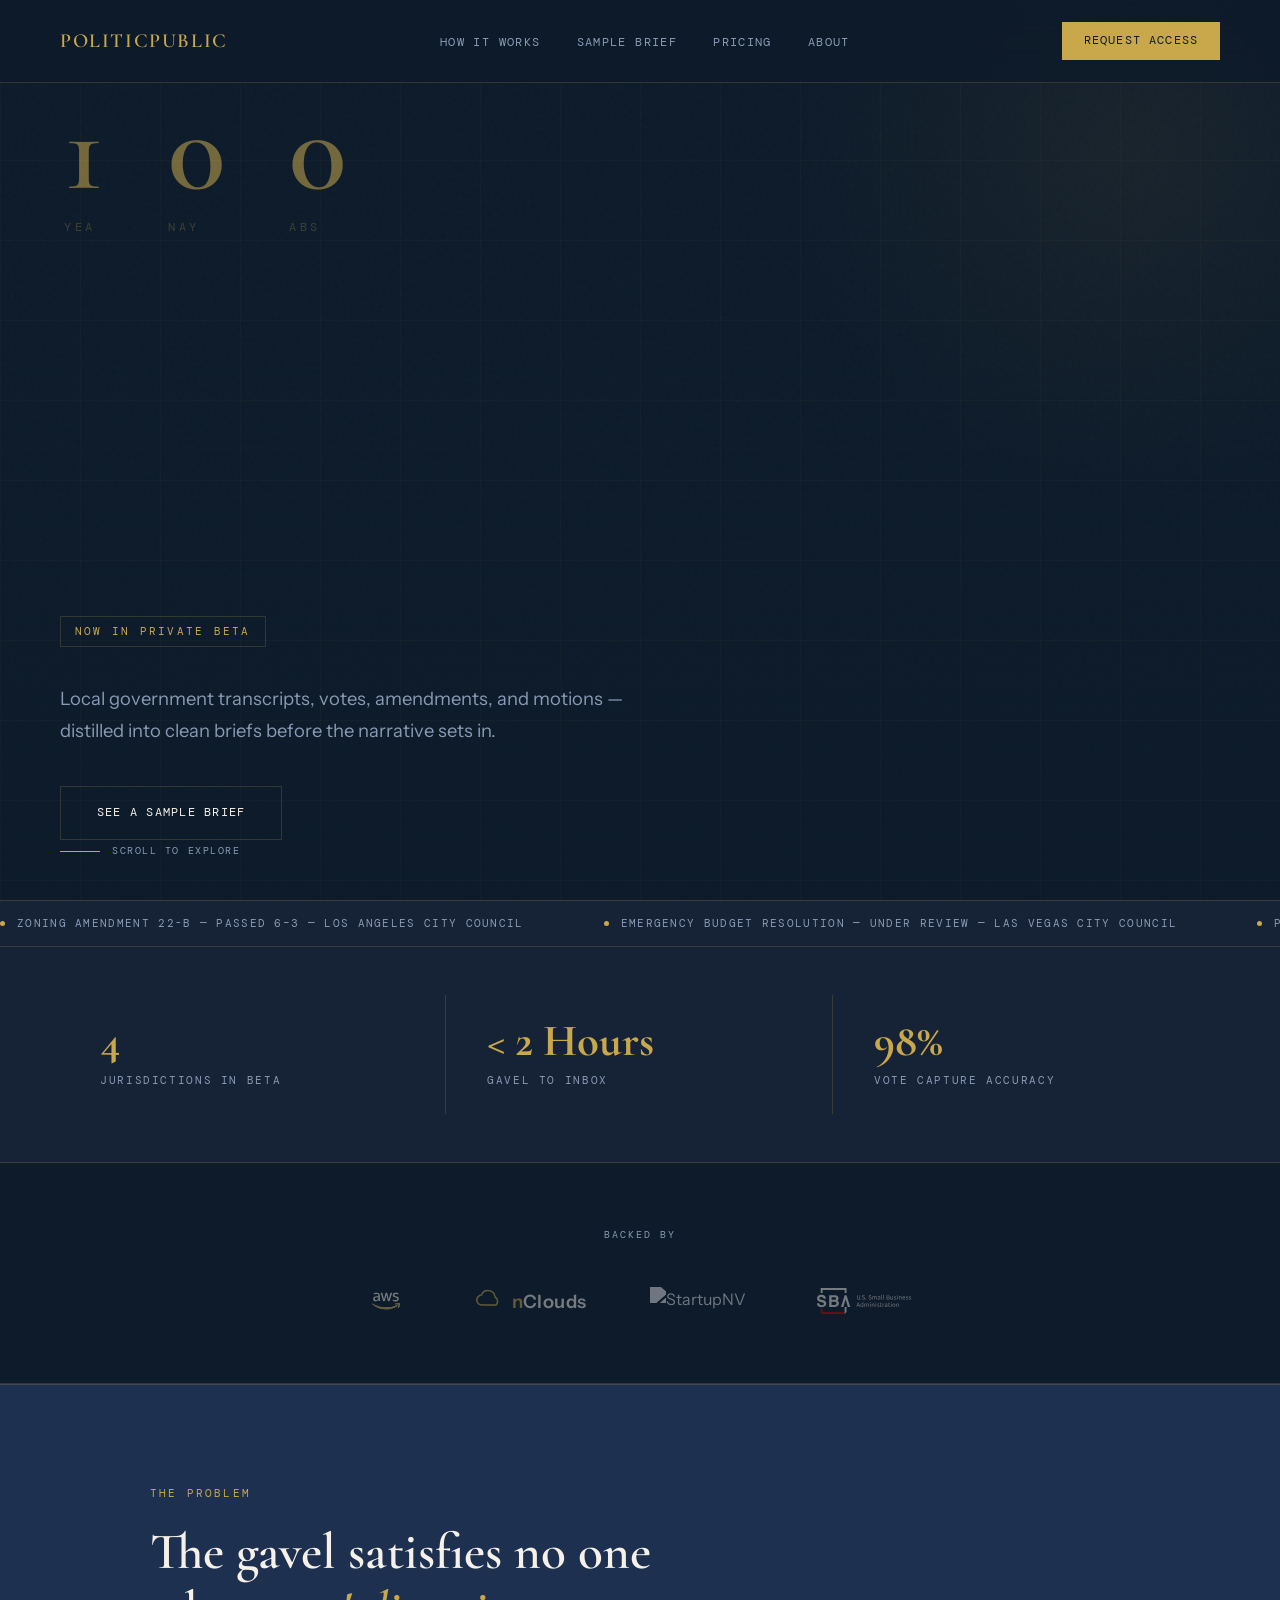
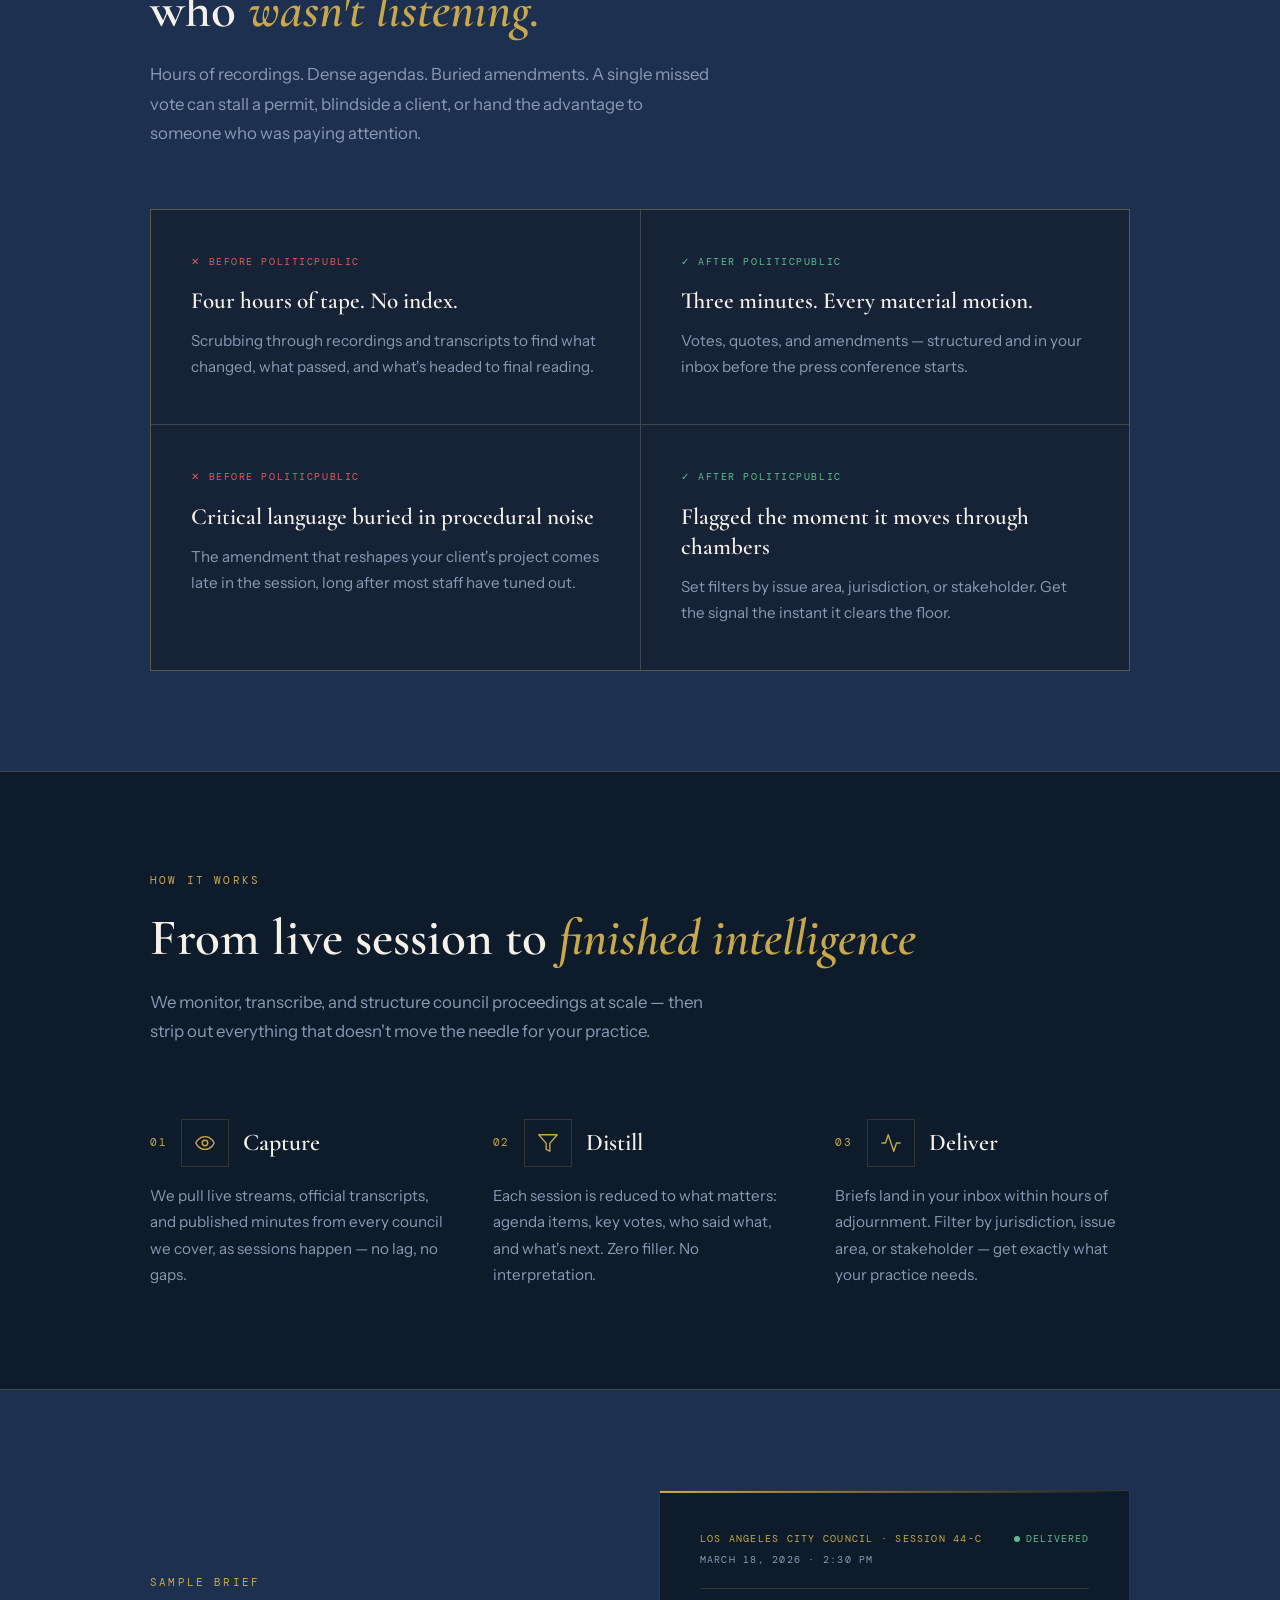
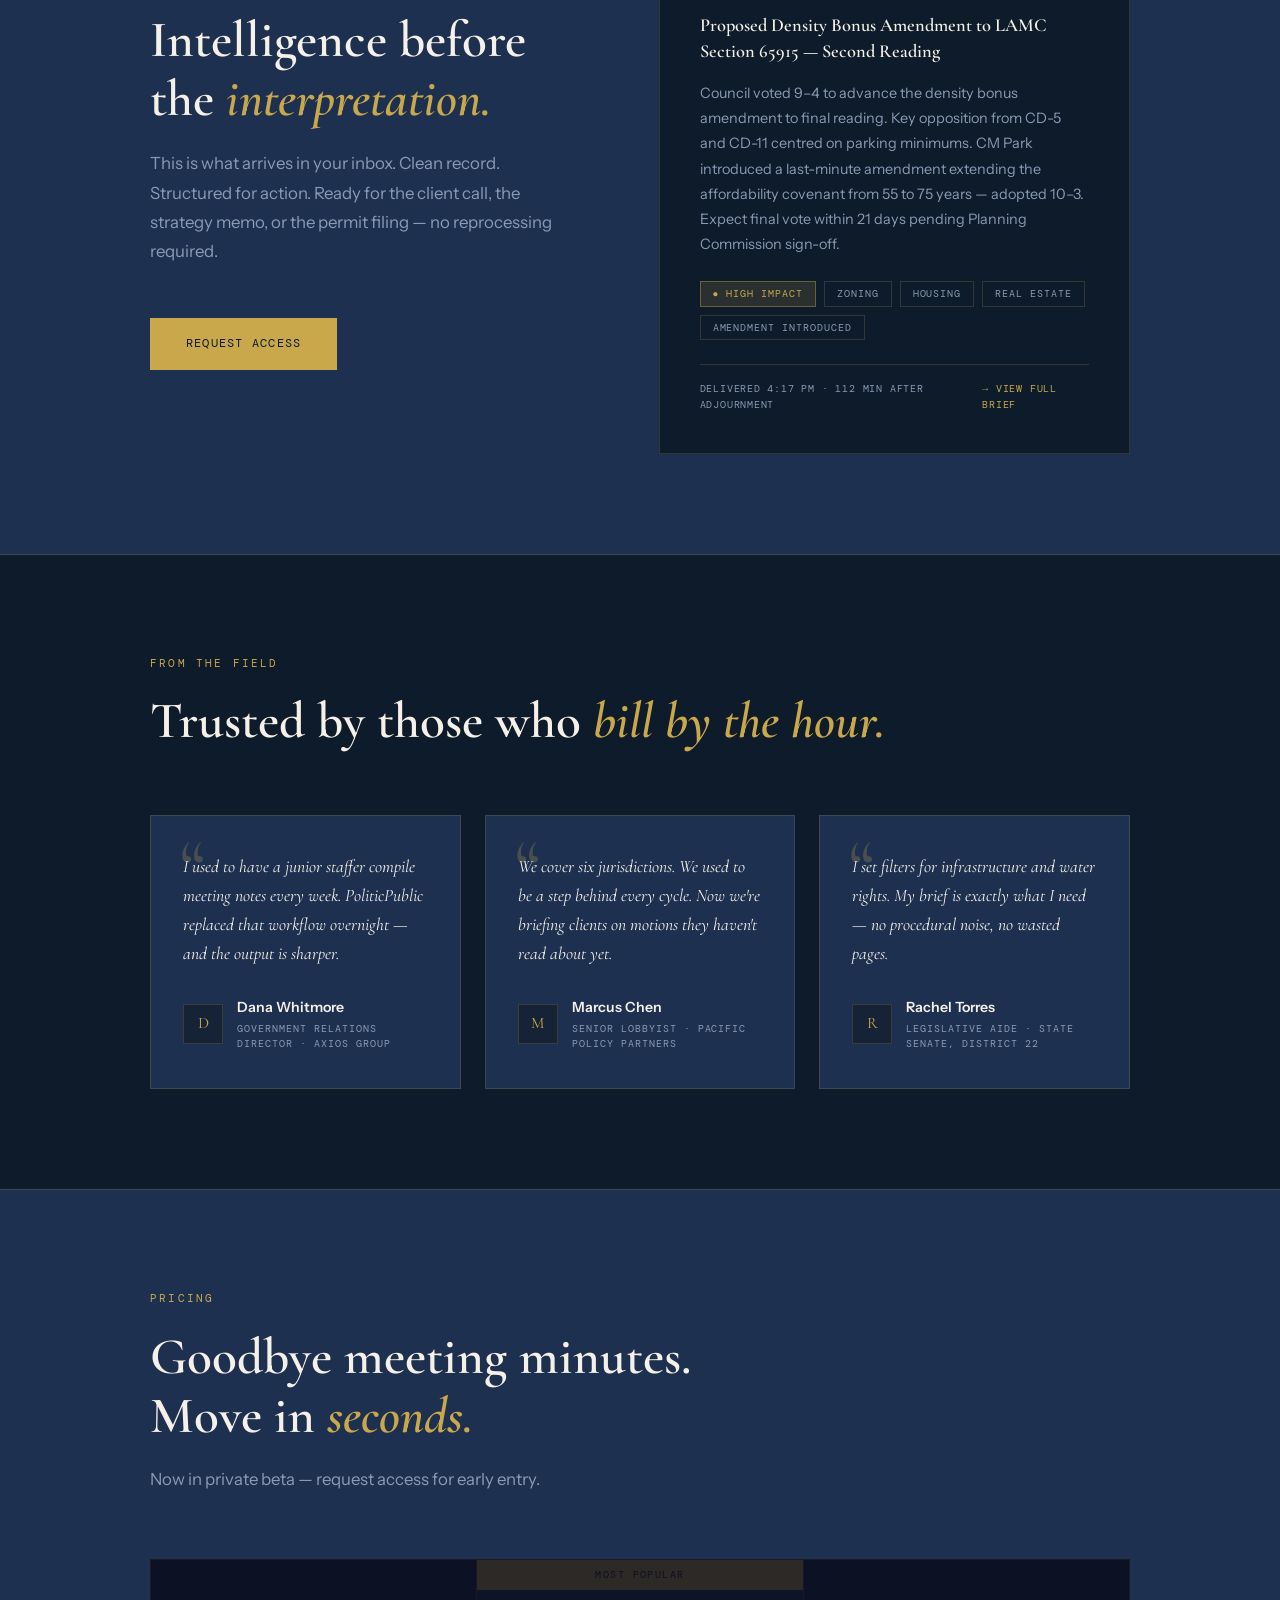
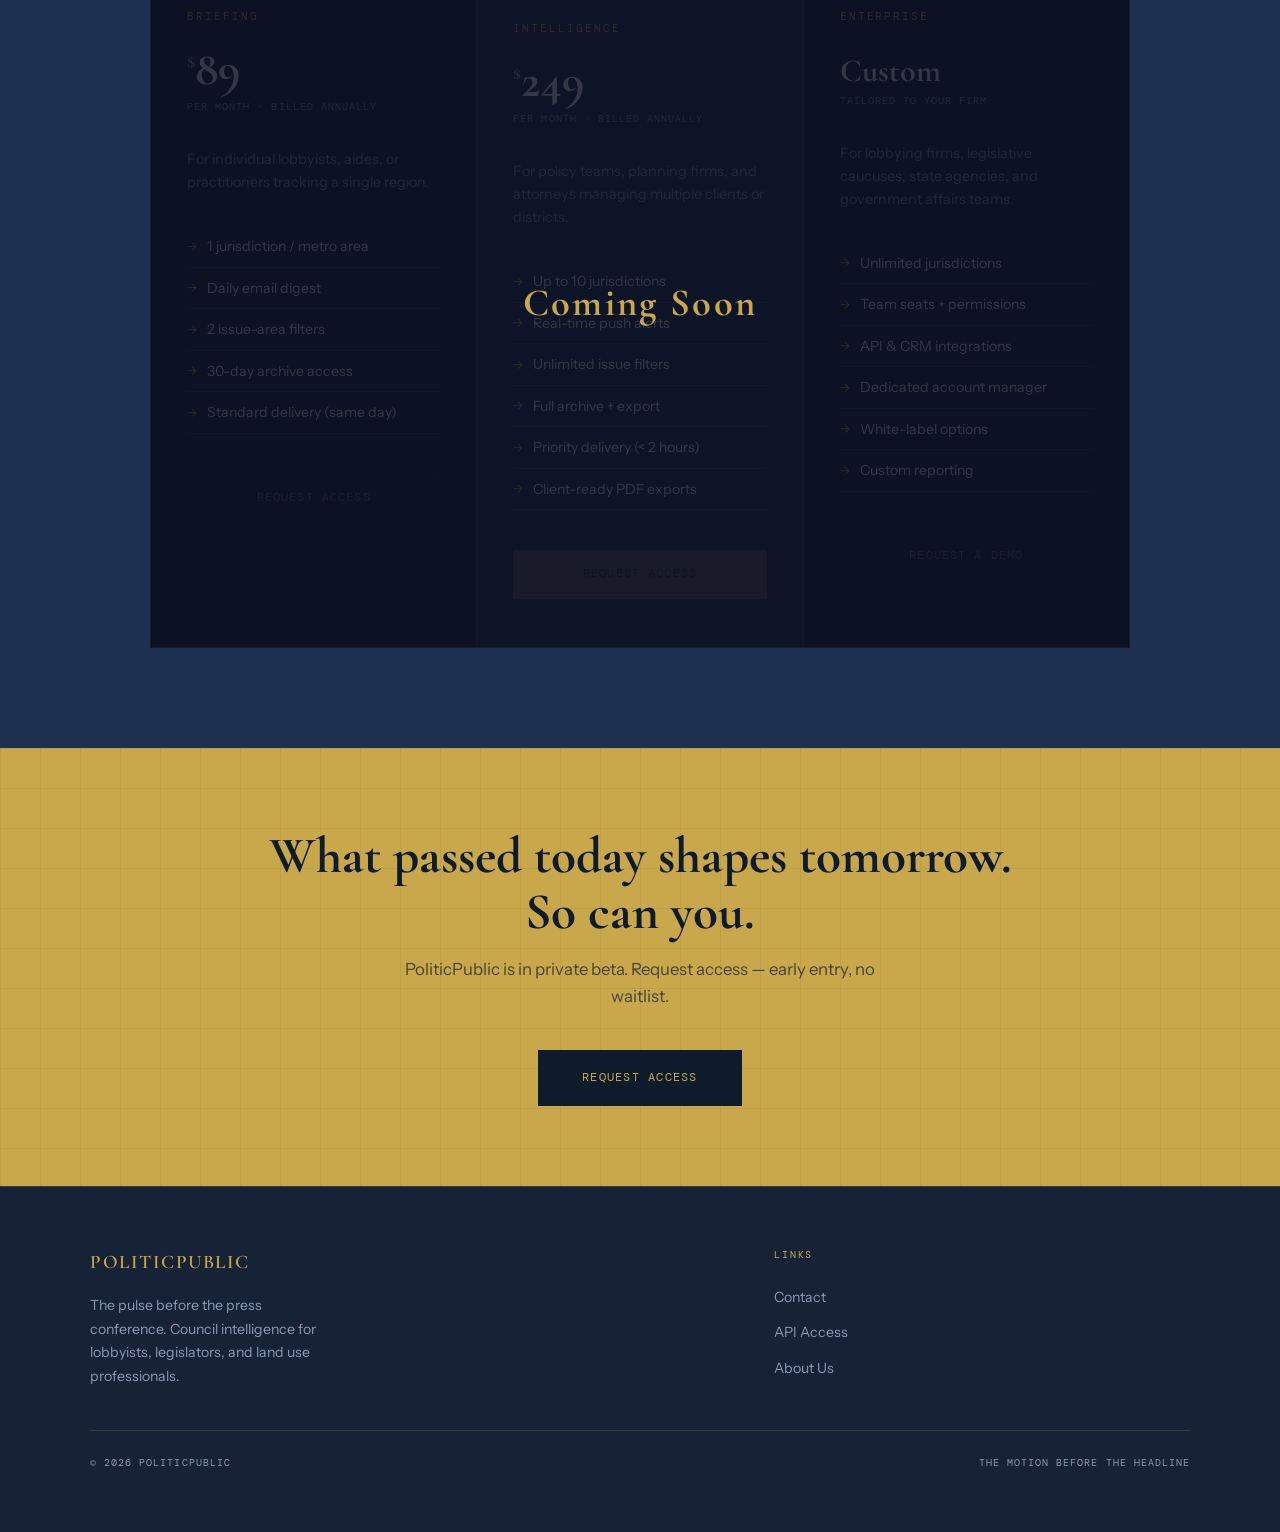
==== commit fb9dc459: "feat(hero): revert to full-bleed dramatic montage with jitter and grain" ====
--- a/index.html
+++ b/index.html
@@ -114,10 +114,28 @@
 /* ── HERO ── */
 .hero {
   position: relative;
+  min-height: 100vh;
   display: flex;
-  align-items: center;
-  padding: 120px 60px 80px;
+  align-items: flex-end;
+  padding: 60px;
   overflow: hidden;
+}
+
+.hero-montage {
+  position: absolute;
+  inset: 0;
+  z-index: 0;
+  pointer-events: none;
+  overflow: hidden;
+  opacity: 0.55;
+}
+
+.hero-montage-scrim {
+  position: absolute;
+  inset: 0;
+  z-index: 1;
+  pointer-events: none;
+  background: linear-gradient(to top, rgba(13,27,42,0.85) 0%, rgba(13,27,42,0.4) 30%, rgba(13,27,42,0) 60%);
 }
 
 .hero-bg-lines {
@@ -127,7 +145,7 @@
     linear-gradient(to right, rgba(201,168,76,0.03) 1px, transparent 1px),
     linear-gradient(to bottom, rgba(201,168,76,0.03) 1px, transparent 1px);
   background-size: 80px 80px;
-  z-index: 1;
+  z-index: 2;
   pointer-events: none;
 }
 
@@ -136,118 +154,14 @@
   top: -200px; right: -200px;
   width: 700px; height: 700px;
   background: radial-gradient(circle, rgba(201,168,76,0.06) 0%, transparent 70%);
-  z-index: 1;
-  pointer-events: none;
-}
-
-.hero-stage {
-  position: relative;
   z-index: 2;
-  width: 100%;
-  max-width: 1300px;
-  margin: 0 auto;
-  display: grid;
-  grid-template-columns: minmax(0, 0.85fr) minmax(0, 1.15fr);
-  gap: clamp(40px, 5vw, 80px);
-  align-items: center;
-}
-
-.hero-montage-frame {
-  position: relative;
-  aspect-ratio: 16 / 10;
-  background: var(--navy);
-  border: 1px solid rgba(201,168,76,0.35);
-  overflow: hidden;
-  box-shadow: 0 30px 80px rgba(0,0,0,0.45);
-  opacity: 0;
-  animation: fadeUp 0.8s ease 0.5s forwards;
-  /* design-size scaler: shot internals are sized for an 880x550 canvas
-     and proportionally scaled to the actual frame width via JS-driven
-     --montage-scale (see ResizeObserver block at the end of the script). */
-  --montage-design-width: 880px;
-  --montage-design-height: 550px;
-  --montage-scale: 1;
-}
-
-.hero-montage-scaler {
-  position: absolute;
-  top: 0;
-  left: 0;
-  width: var(--montage-design-width);
-  height: var(--montage-design-height);
-  transform-origin: top left;
-  transform: scale(var(--montage-scale));
-  pointer-events: none;
-}
-
-.hero-montage {
-  position: absolute;
-  inset: 0;
-  z-index: 0;
-  pointer-events: none;
-  overflow: hidden;
-}
-
-/* Override the IIFE's inline `max-width:Xvw` caps on shot children
-   (originally added so full-bleed rendering would shrink on narrow
-   viewports). Inside the design-size scaler those vw caps misfire,
-   collapsing rows/grids well below the design width and leaving the
-   frame mostly empty. The scaler handles responsiveness; let the
-   shot internals render at their fixed pixel widths. */
-.hero-montage [style*="vw"] {
-  max-width: none !important;
-}
-
-.hero-montage-frame::before,
-.hero-montage-frame::after {
-  content: '';
-  position: absolute;
-  inset: 0;
-  pointer-events: none;
-  z-index: 2;
-}
-.hero-montage-frame::before {
-  /* subtle inner vignette to soften the frame edges */
-  background:
-    linear-gradient(to bottom, rgba(13,27,42,0.35) 0%, rgba(13,27,42,0) 12%, rgba(13,27,42,0) 88%, rgba(13,27,42,0.4) 100%);
-}
-.hero-montage-frame::after {
-  /* faint inner stroke for crispness over the gold edge */
-  box-shadow: inset 0 0 0 1px rgba(201,168,76,0.08);
-}
-
-.hero-frame-tick {
-  position: absolute;
-  width: 10px;
-  height: 10px;
-  border-color: var(--gold);
-  border-style: solid;
-  opacity: 0.6;
-  z-index: 3;
-  pointer-events: none;
-}
-.hero-frame-tick.tl { top: 6px; left: 6px; border-width: 1px 0 0 1px; }
-.hero-frame-tick.tr { top: 6px; right: 6px; border-width: 1px 1px 0 0; }
-.hero-frame-tick.bl { bottom: 6px; left: 6px; border-width: 0 0 1px 1px; }
-.hero-frame-tick.br { bottom: 6px; right: 6px; border-width: 0 1px 1px 0; }
-
-.hero-frame-caption {
-  position: absolute;
-  bottom: 18px;
-  right: 18px;
-  z-index: 5;
-  font-family: var(--mono);
-  font-size: 0.6rem;
-  letter-spacing: 0.22em;
-  text-transform: uppercase;
-  color: rgba(201,168,76,0.55);
   pointer-events: none;
 }
 
 .hero-content {
   position: relative;
-  z-index: 2;
-  max-width: 100%;
+  z-index: 10;
+  max-width: 700px;
 }
 
 .hero-tag {
@@ -264,31 +178,15 @@
   animation: fadeUp 0.6s ease 0.1s forwards;
 }
 
-.hero h1 {
-  font-family: var(--serif);
-  font-size: clamp(2.5rem, 4.5vw, 4.25rem);
-  font-weight: 700;
-  line-height: 1.05;
-  letter-spacing: -0.01em;
-  color: var(--cream);
-  margin-bottom: 28px;
-  opacity: 0;
-  animation: fadeUp 0.7s ease 0.25s forwards;
-}
-.hero h1 em {
-  font-style: italic;
-  color: var(--gold);
-}
-
 .hero-sub {
   font-family: var(--sans);
-  font-size: 1.1rem;
+  font-size: 1.15rem;
   color: var(--text-muted);
-  max-width: 520px;
-  line-height: 1.65;
+  max-width: 600px;
+  line-height: 1.7;
   margin-bottom: 40px;
   opacity: 0;
-  animation: fadeUp 0.7s ease 0.4s forwards;
+  animation: fadeUp 0.7s ease 0.3s forwards;
 }
 
 .hero-actions {
@@ -297,7 +195,7 @@
   align-items: center;
   flex-wrap: wrap;
   opacity: 0;
-  animation: fadeUp 0.7s ease 0.55s forwards;
+  animation: fadeUp 0.7s ease 0.45s forwards;
 }
 
 .btn-primary {
@@ -336,7 +234,7 @@
 .hero-scroll-hint {
   position: absolute;
   bottom: 40px; left: 60px;
-  z-index: 3;
+  z-index: 10;
   font-family: var(--mono);
   font-size: 0.65rem;
   letter-spacing: 0.15em;
@@ -1273,16 +1171,9 @@
 @media (max-width: 900px) {
   nav { padding: 18px 24px; }
   .nav-links { display: none; }
-  .hero {
-    min-height: auto;
-    padding: 100px 24px 40px;
-  }
-  .hero-stage {
-    grid-template-columns: 1fr;
-    gap: 32px;
-  }
-  .hero-montage-frame { aspect-ratio: 16 / 10; }
-  .hero-scroll-hint { display: none; }
+  .hero { padding: 40px 24px; min-height: 100vh; }
+  .hero-content { max-width: 100%; }
+  .hero-montage { opacity: 0.4; }
   .stats-bar { grid-template-columns: 1fr 1fr; padding: 24px; }
   .section-inner { padding: 60px 24px; }
   .pain-grid { grid-template-columns: 1fr; }
@@ -1297,7 +1188,7 @@
 }
 
 @media (prefers-reduced-motion: reduce) {
-  .hero-montage-frame { animation: none; opacity: 1; }
+  .hero-montage { opacity: 0.3; }
 }
 </style>
 </head>
@@ -1317,27 +1208,15 @@
 
 <!-- HERO -->
 <section class="hero">
+  <div class="hero-montage" id="heroMontage" aria-hidden="true"></div>
+  <div class="hero-montage-scrim" aria-hidden="true"></div>
   <div class="hero-bg-lines"></div>
   <div class="hero-bg-gradient"></div>
-  <div class="hero-stage">
-    <div class="hero-content">
-      <div class="hero-tag">Now in Private Beta</div>
-      <h1>The record moves fast.<br>We read it <em>faster.</em></h1>
-      <p class="hero-sub">Votes, amendments, and motions — distilled into clean briefs before the narrative sets in.</p>
-      <div class="hero-actions">
-        <a href="#plans" class="btn-primary request-access-btn">Request Access</a>
-        <a href="#sample" class="btn-secondary">See a Sample Brief</a>
-      </div>
-    </div>
-    <div class="hero-montage-frame">
-      <div class="hero-montage-scaler">
-        <div class="hero-montage" id="heroMontage" aria-hidden="true"></div>
-      </div>
-      <span class="hero-frame-caption">Chamber Display · Sample Feed</span>
-      <span class="hero-frame-tick tl" aria-hidden="true"></span>
-      <span class="hero-frame-tick tr" aria-hidden="true"></span>
-      <span class="hero-frame-tick bl" aria-hidden="true"></span>
-      <span class="hero-frame-tick br" aria-hidden="true"></span>
+  <div class="hero-content">
+    <div class="hero-tag">Now in Private Beta</div>
+    <p class="hero-sub">Local government transcripts, votes, amendments, and motions — distilled into clean briefs before the narrative sets in.</p>
+    <div class="hero-actions">
+      <a href="#sample" class="btn-secondary">See a Sample Brief</a>
     </div>
   </div>
   <span class="hero-scroll-hint">Scroll to explore</span>
@@ -2394,6 +2273,11 @@
   flash.style.cssText = 'position:absolute;inset:0;background:' + PRIMARY + ';opacity:0;pointer-events:none;';
   mount.appendChild(flash);
 
+  // Film grain overlay
+  var grain = document.createElement('div');
+  grain.style.cssText = 'position:absolute;inset:0;pointer-events:none;z-index:10;opacity:0.06;background-image:url("data:image/svg+xml,%3Csvg viewBox=\'0 0 256 256\' xmlns=\'http://www.w3.org/2000/svg\'%3E%3Cfilter id=\'noise\'%3E%3CfeTurbulence type=\'fractalNoise\' baseFrequency=\'0.85\' numOctaves=\'4\' stitchTiles=\'stitch\'/%3E%3C/filter%3E%3Crect width=\'100%25\' height=\'100%25\' filter=\'url(%23noise)\' opacity=\'0.5\'/%3E%3C/svg%3E");';
+  mount.appendChild(grain);
+
   var current = -1;
   function setShot(i) {
     if (current >= 0 && shots[current].root.parentNode) {
@@ -2403,8 +2287,8 @@
     mount.insertBefore(shots[i].root, flash);
   }
 
-  var TEMPO = 0.85;
-  var JITTER = false;
+  var TEMPO = 1.0;
+  var JITTER = true;
   var startTime = 0;
   var shotIdx = 0;
   var rafId = null;
@@ -2455,12 +2339,10 @@
     shotIdx = pickIdx;
     setShot(pickIdx);
     // p=0 leaves all agenda items un-struck — reads as "the agenda is
-    // displayed", a calm static frame. Previously p=0.55 left 4 of 9
-    // rows mid-strikethrough, which read as a partial/loading state
-    // once the montage moved from a 22%-opacity background to the
-    // full-opacity centerpiece.
+    // displayed", a calm static frame.
     shots[pickIdx].update(0);
     flash.style.opacity = '0';
+    mount.style.transform = '';
   }
 
   var rmq = window.matchMedia('(prefers-reduced-motion: reduce)');
@@ -2497,28 +2379,6 @@
 
   decide();
 })();
-
-// Hero montage scaler: drives --montage-scale on .hero-montage-frame
-// so the IIFE's fixed-pixel shot internals (designed for an 880x550
-// canvas) render at the correct size inside the contained 16:10 frame
-// at any viewport width. Self-contained — does not touch the IIFE.
-(function(){
-  var frame = document.querySelector('.hero-montage-frame');
-  if (!frame) return;
-  var DESIGN_W = 880;
-  function update() {
-    var w = frame.clientWidth;
-    if (!w) return;
-    frame.style.setProperty('--montage-scale', String(w / DESIGN_W));
-  }
-  if ('ResizeObserver' in window) {
-    var ro = new ResizeObserver(update);
-    ro.observe(frame);
-  } else {
-    window.addEventListener('resize', update);
-  }
-  update();
-})();
 </script>
 </body>
 </html>
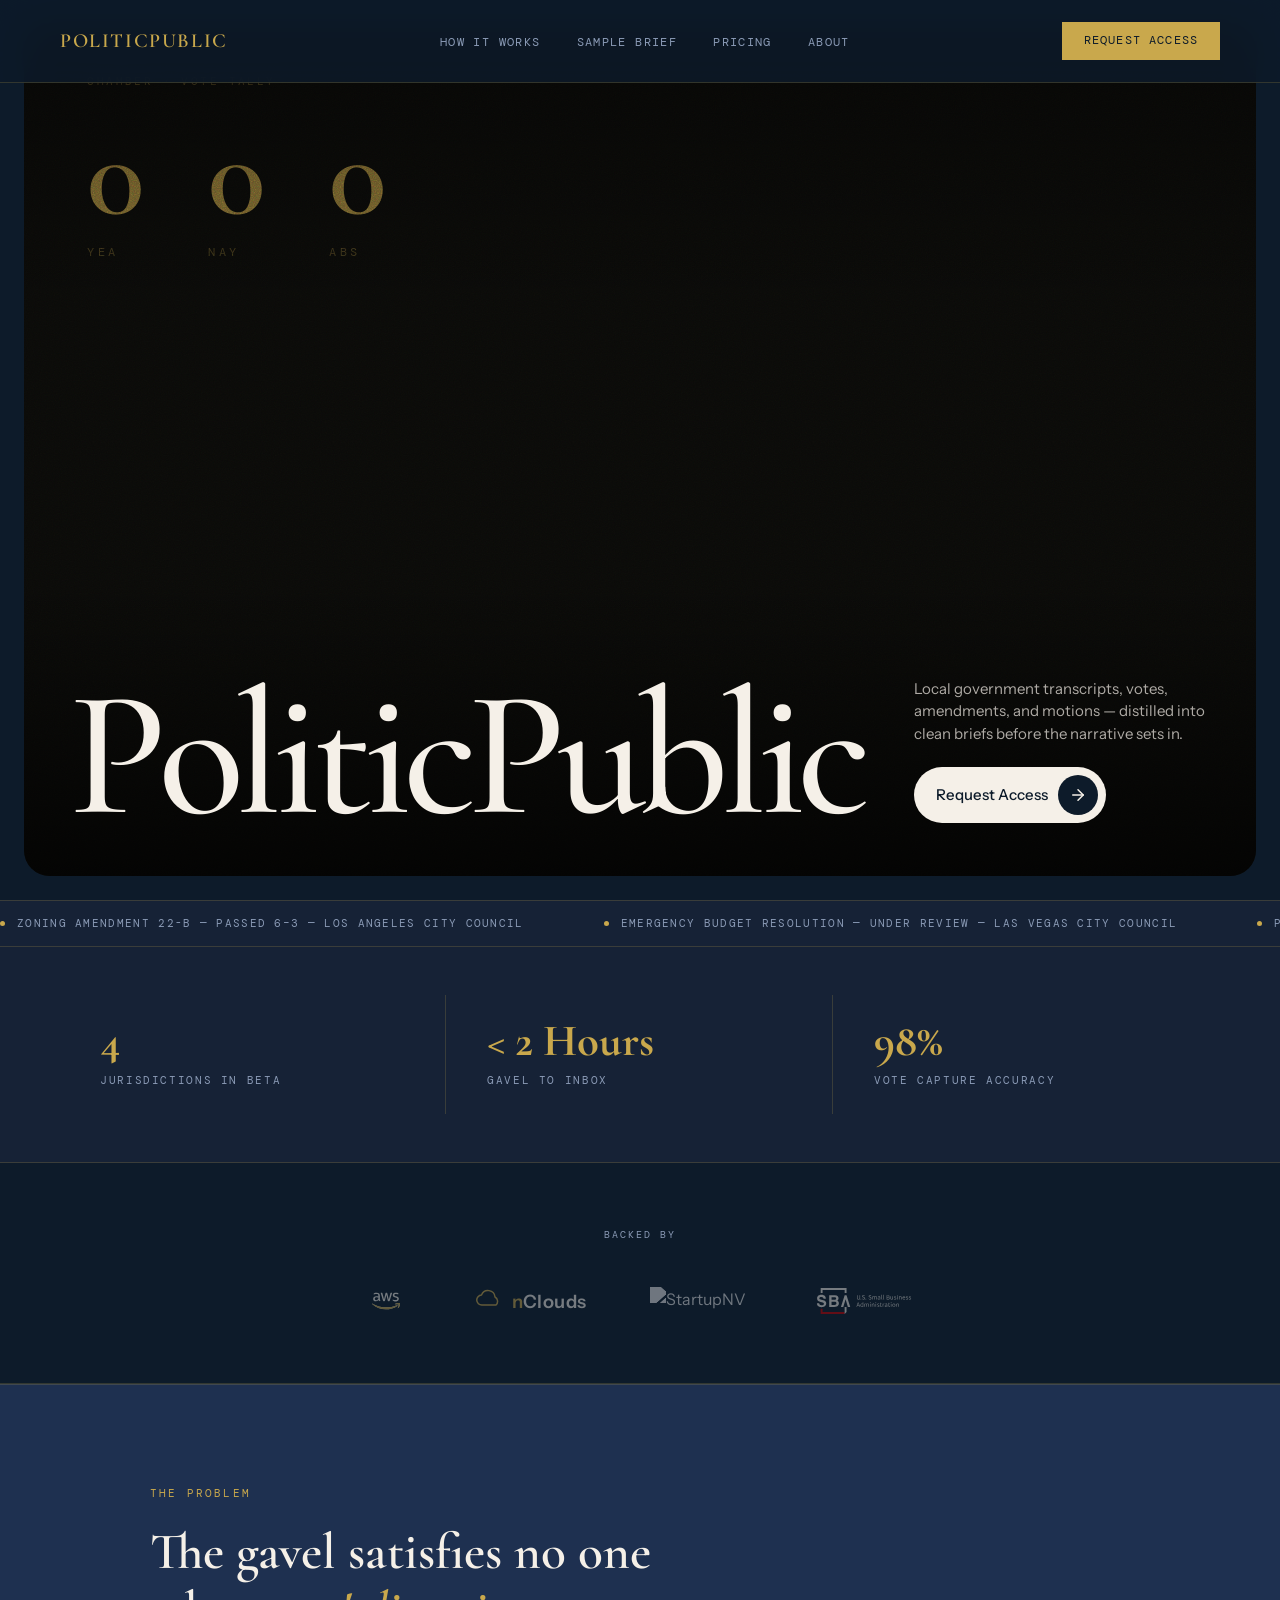
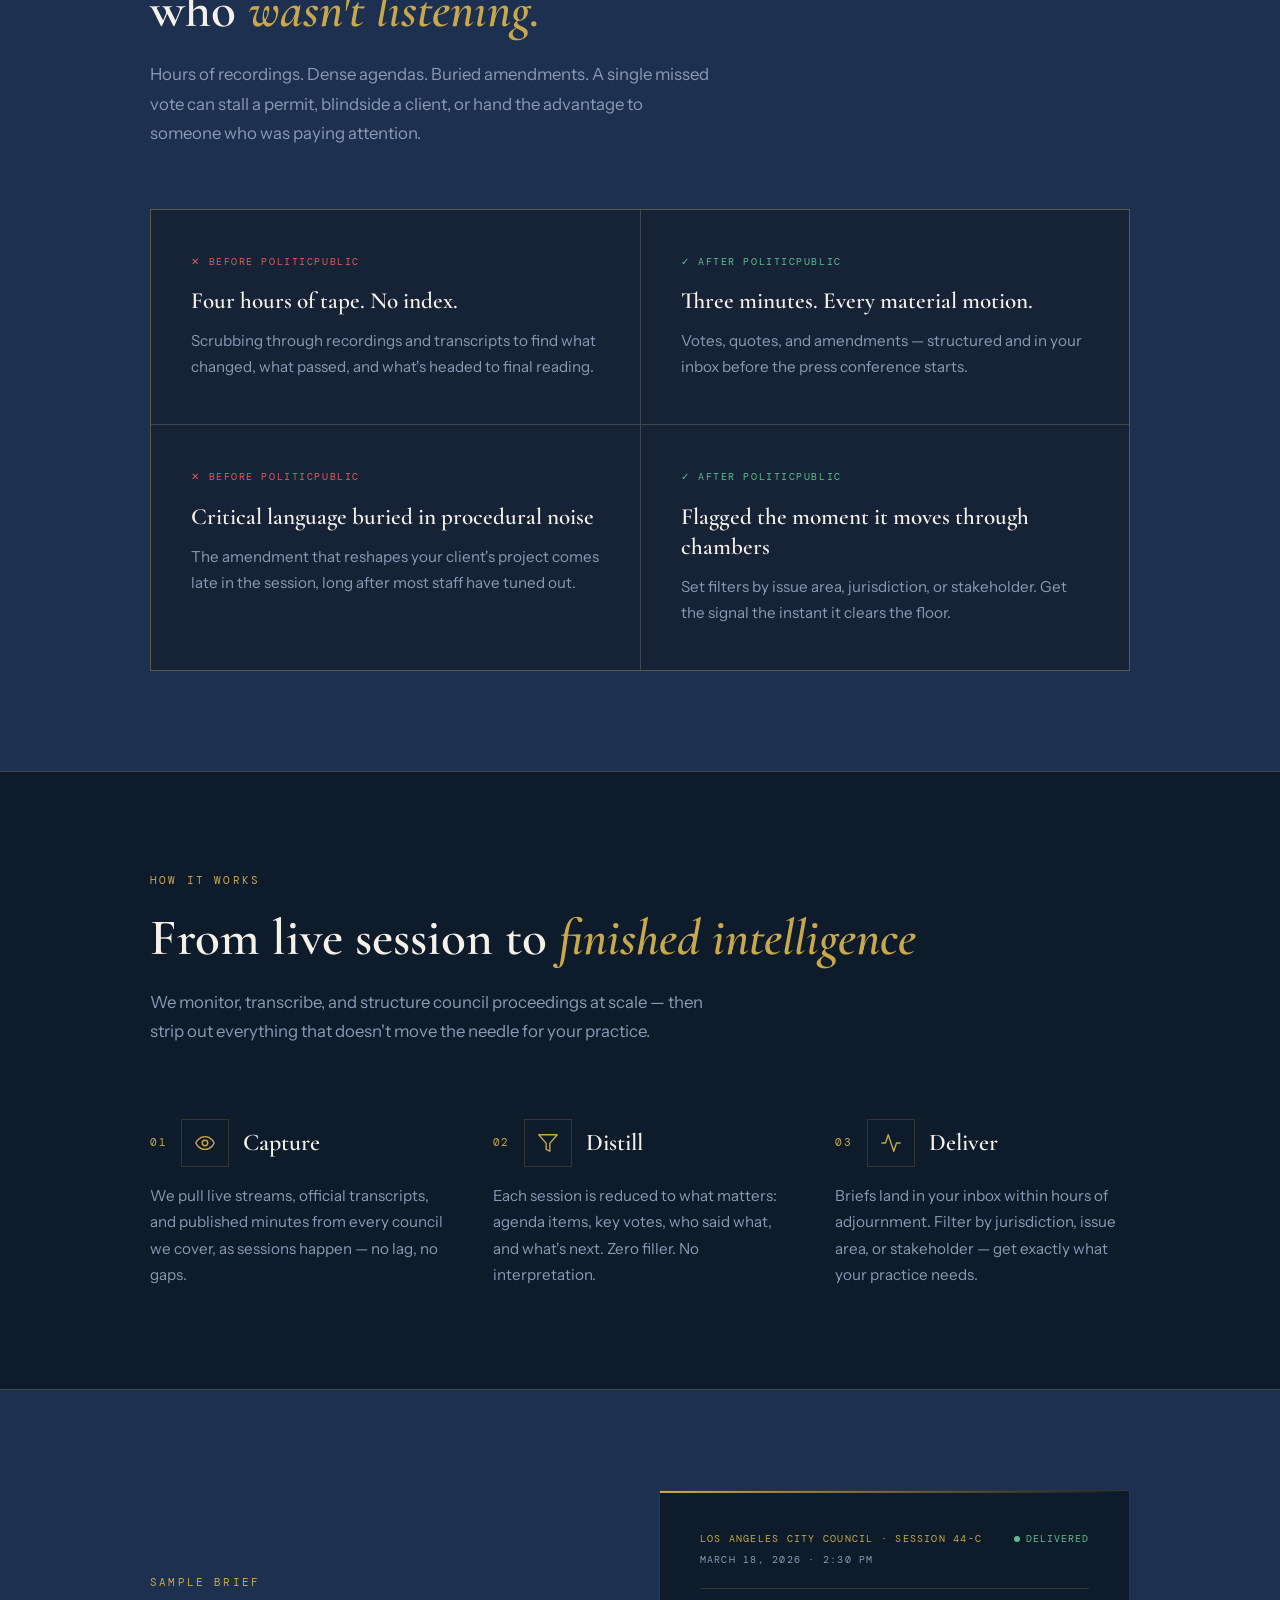
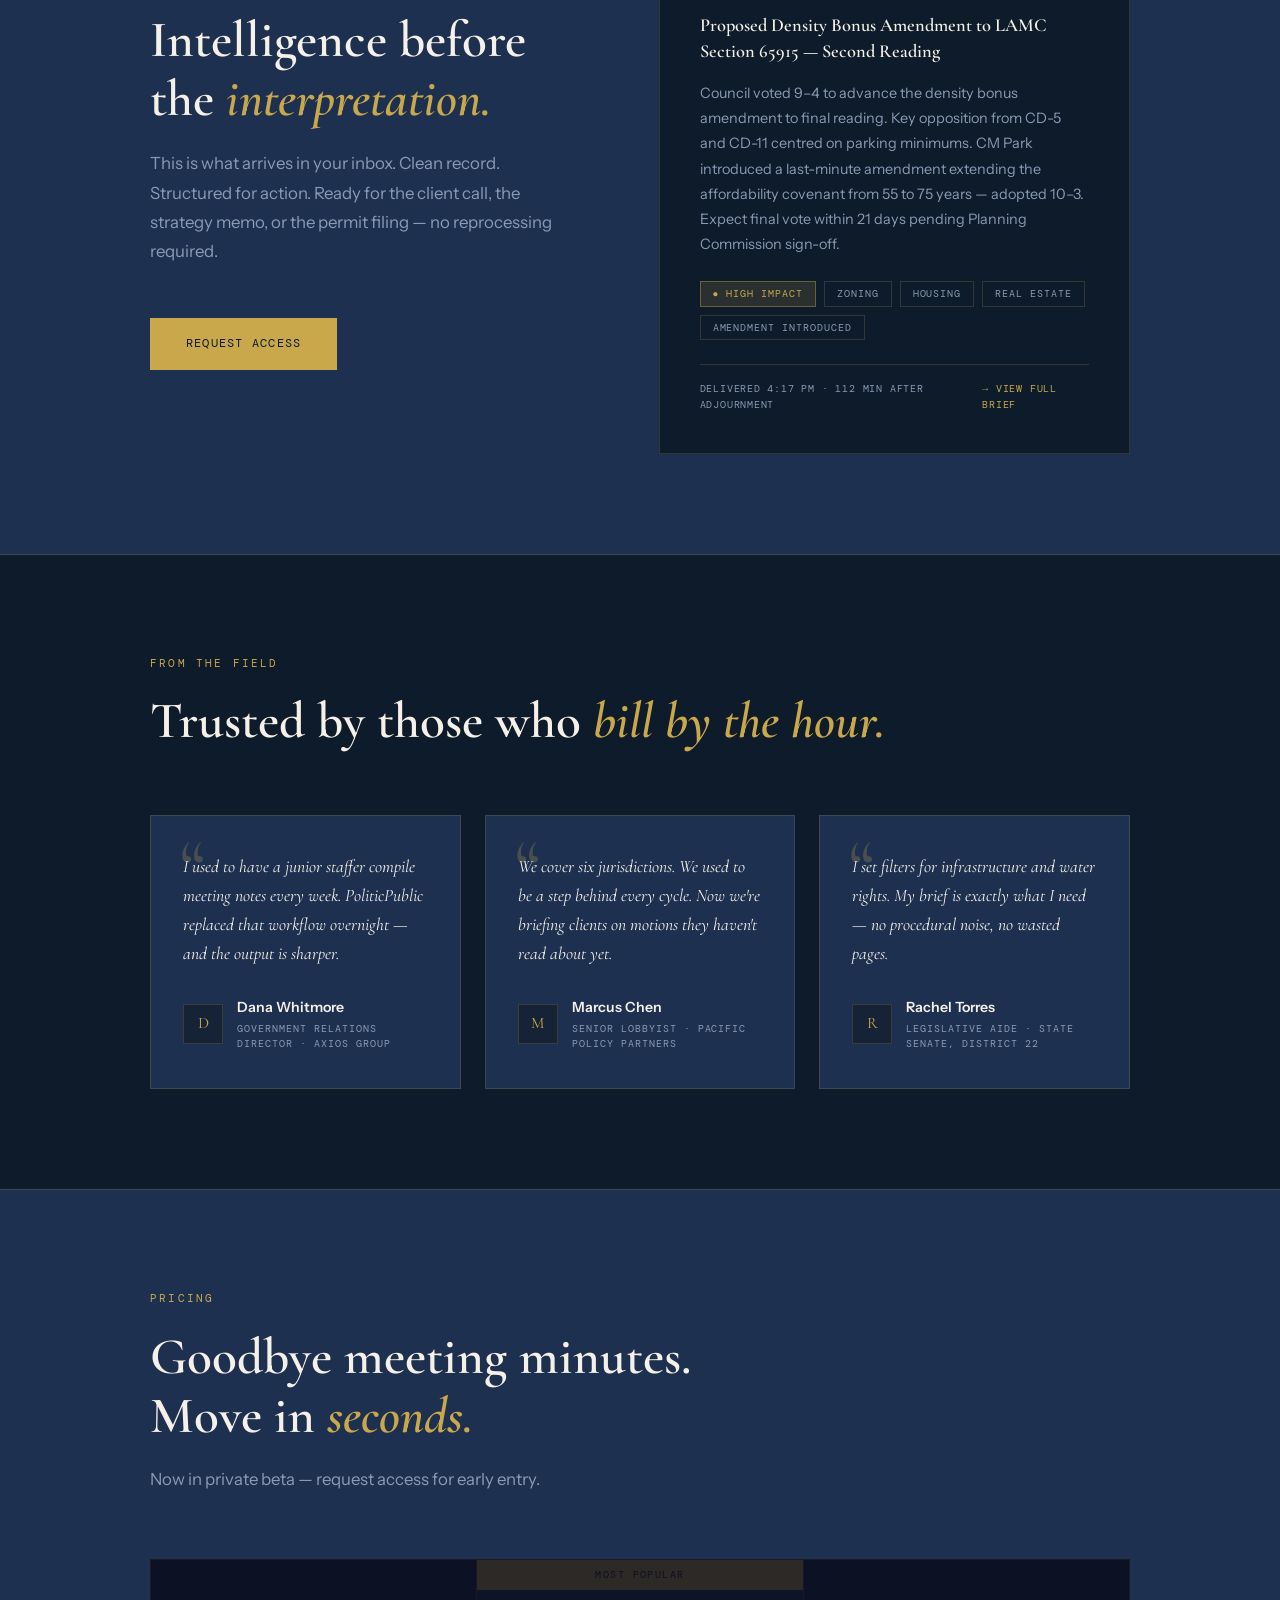
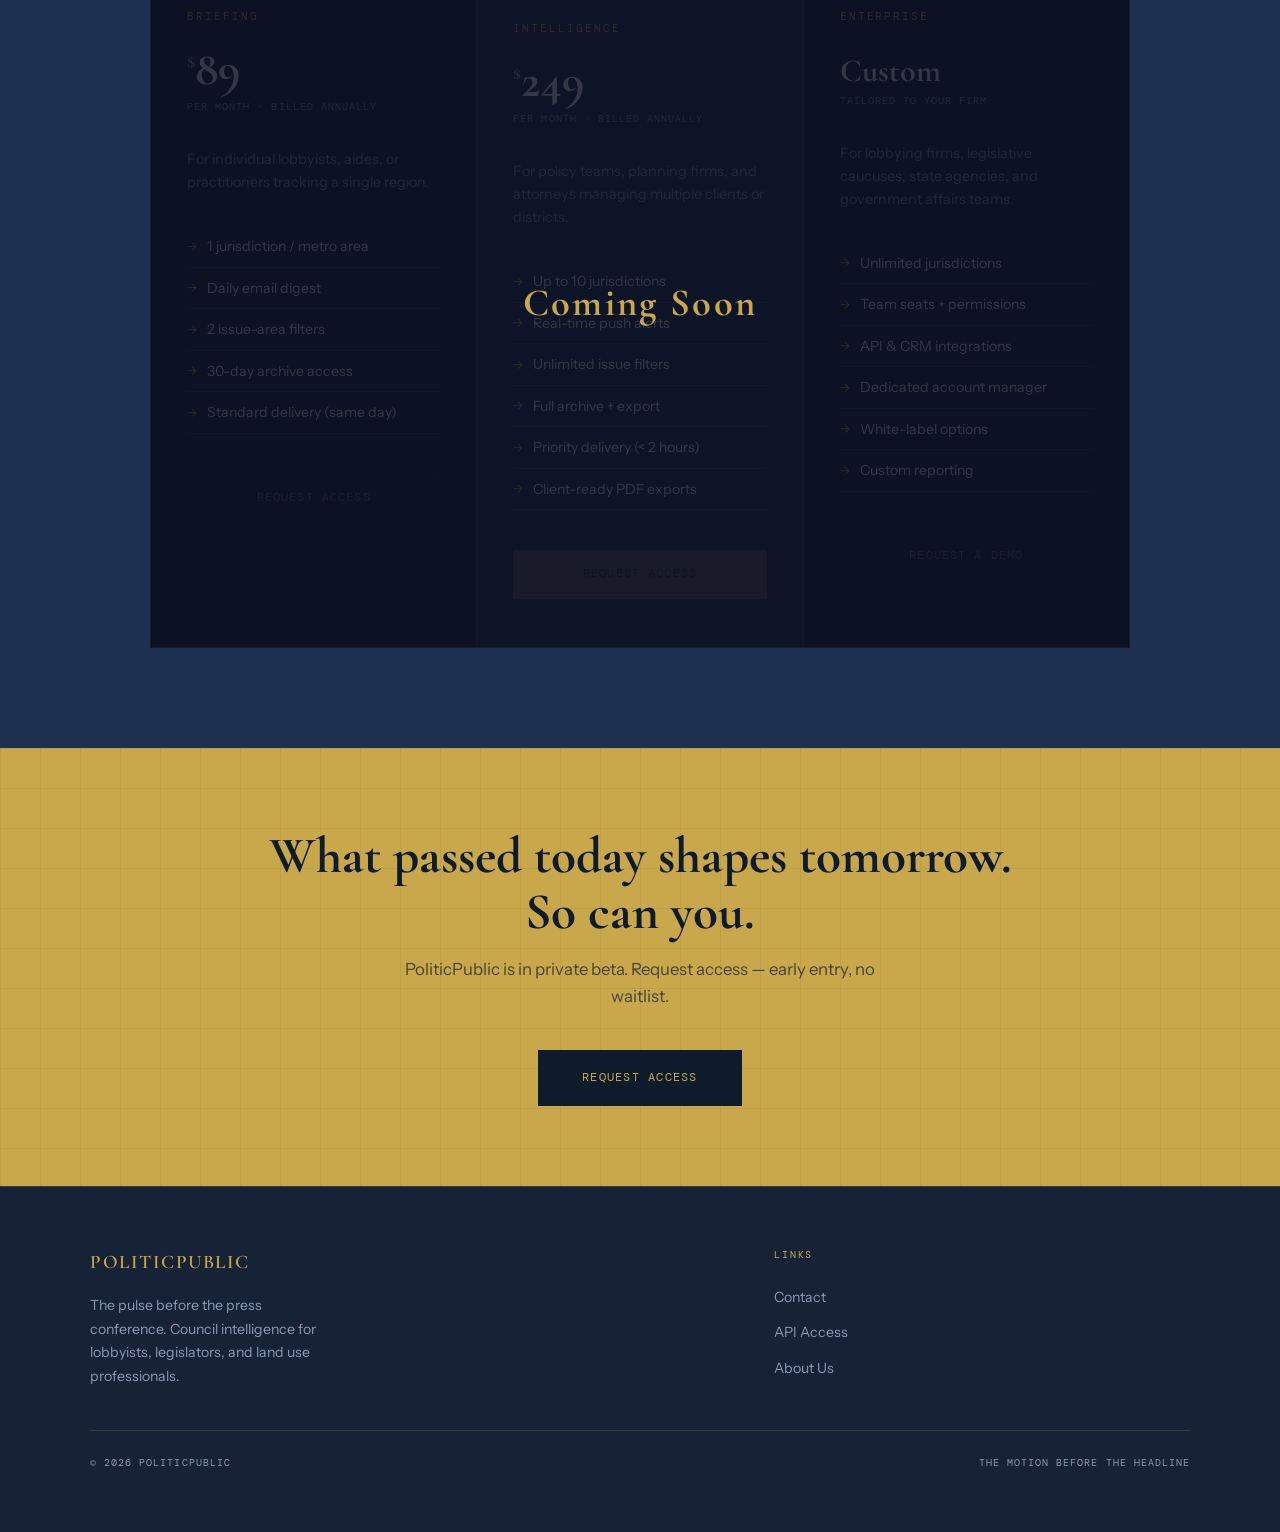
==== commit 4e449ffc: "feat(hero): redesign hero with Prisma-style layout — rounded container, bottom-anchored grid, letter" ====
--- a/index.html
+++ b/index.html
@@ -114,11 +114,18 @@
 /* ── HERO ── */
 .hero {
   position: relative;
-  min-height: 100vh;
-  display: flex;
-  align-items: flex-end;
-  padding: 60px;
+  height: 100vh;
+  padding: clamp(12px, 2vw, 24px);
+  background: var(--navy);
+}
+
+.hero-inner {
+  position: relative;
+  width: 100%;
+  height: 100%;
+  border-radius: clamp(16px, 2vw, 32px);
   overflow: hidden;
+  background: #0a0a08;
 }
 
 .hero-montage {
@@ -130,72 +137,127 @@
   opacity: 0.55;
 }
 
-.hero-montage-scrim {
+.hero-noise {
   position: absolute;
   inset: 0;
-  z-index: 1;
+  z-index: 2;
   pointer-events: none;
-  background: linear-gradient(to top, rgba(13,27,42,0.85) 0%, rgba(13,27,42,0.4) 30%, rgba(13,27,42,0) 60%);
-}
-
-.hero-bg-lines {
+  opacity: 0.7;
+  mix-blend-mode: overlay;
+  background-image: url("data:image/svg+xml;utf8,<svg xmlns='http://www.w3.org/2000/svg' width='240' height='240'><filter id='n'><feTurbulence type='fractalNoise' baseFrequency='0.85' numOctaves='3' stitchTiles='stitch'/></filter><rect width='100%25' height='100%25' filter='url(%23n)'/></svg>");
+}
+
+.hero-gradient {
   position: absolute;
   inset: 0;
-  background-image:
-    linear-gradient(to right, rgba(201,168,76,0.03) 1px, transparent 1px),
-    linear-gradient(to bottom, rgba(201,168,76,0.03) 1px, transparent 1px);
-  background-size: 80px 80px;
-  z-index: 2;
+  z-index: 3;
   pointer-events: none;
-}
-
-.hero-bg-gradient {
+  background: linear-gradient(to bottom, rgba(0,0,0,0.35) 0%, transparent 35%, transparent 65%, rgba(0,0,0,0.65) 100%);
+}
+
+.hero-bottom {
   position: absolute;
-  top: -200px; right: -200px;
-  width: 700px; height: 700px;
-  background: radial-gradient(circle, rgba(201,168,76,0.06) 0%, transparent 70%);
-  z-index: 2;
-  pointer-events: none;
-}
-
-.hero-content {
+  left: 0;
+  right: 0;
+  bottom: 0;
+  padding: clamp(20px, 3.5vw, 56px);
+  z-index: 10;
+}
+
+.hero-grid {
+  display: grid;
+  grid-template-columns: 8fr 4fr;
+  align-items: end;
+  gap: clamp(20px, 4vw, 60px);
+}
+
+.hero-brand {
   position: relative;
-  z-index: 10;
-  max-width: 700px;
-}
-
-.hero-tag {
+}
+
+.hero-brand-text {
+  display: inline-flex;
+  font-family: var(--serif);
+  font-size: clamp(60px, 14vw, 280px);
+  font-weight: 500;
+  line-height: 0.85;
+  letter-spacing: -0.05em;
+  color: var(--cream);
+  overflow: visible;
+}
+
+.hero-brand-text .letter {
   display: inline-block;
-  font-family: var(--mono);
-  font-size: 0.7rem;
-  letter-spacing: 0.2em;
-  text-transform: uppercase;
-  color: var(--gold);
-  border: 1px solid var(--border);
-  padding: 6px 14px;
-  margin-bottom: 36px;
+  overflow: visible;
+  position: relative;
+}
+
+.hero-brand-text .letter-inner {
+  display: inline-block;
   opacity: 0;
-  animation: fadeUp 0.6s ease 0.1s forwards;
+  transform: translateY(100%);
+  animation: pullUp 0.6s cubic-bezier(0.16, 1, 0.3, 1) forwards;
+}
+
+@keyframes pullUp {
+  from { opacity: 0; transform: translateY(100%); }
+  to { opacity: 1; transform: translateY(0); }
+}
+
+.hero-aside {
+  padding-bottom: 0.5em;
+  display: flex;
+  flex-direction: column;
+  gap: 22px;
+  max-width: 360px;
 }
 
 .hero-sub {
   font-family: var(--sans);
-  font-size: 1.15rem;
-  color: var(--text-muted);
-  max-width: 600px;
-  line-height: 1.7;
-  margin-bottom: 40px;
+  font-size: 15px;
+  color: rgba(245,240,232,0.7);
+  line-height: 1.5;
+  margin: 0;
   opacity: 0;
-  animation: fadeUp 0.7s ease 0.3s forwards;
+  animation: fadeUp 0.7s ease 0.5s forwards;
 }
 
 .hero-actions {
-  display: flex;
-  gap: 16px;
+  opacity: 0;
+  animation: fadeUp 0.7s ease 0.7s forwards;
+}
+
+.hero-cta {
+  display: inline-flex;
   align-items: center;
-  flex-wrap: wrap;
-  opacity: 0;
-  animation: fadeUp 0.7s ease 0.45s forwards;
+  gap: 10px;
+  background: var(--cream);
+  color: var(--navy);
+  border-radius: 999px;
+  padding: 8px 8px 8px 22px;
+  font-family: var(--sans);
+  font-size: 15px;
+  font-weight: 500;
+  text-decoration: none;
+  transition: gap 0.25s ease;
+}
+.hero-cta:hover {
+  gap: 14px;
+}
+
+.hero-cta-icon {
+  background: var(--navy);
+  color: var(--cream);
+  width: 40px;
+  height: 40px;
+  border-radius: 999px;
+  display: inline-flex;
+  align-items: center;
+  justify-content: center;
+  transition: transform 0.25s ease;
+}
+.hero-cta:hover .hero-cta-icon {
+  transform: scale(1.1);
 }
 
 .btn-primary {
@@ -230,28 +292,6 @@
   transition: border-color 0.2s, color 0.2s;
 }
 .btn-secondary:hover { border-color: var(--gold); color: var(--gold); }
-
-.hero-scroll-hint {
-  position: absolute;
-  bottom: 40px; left: 60px;
-  z-index: 10;
-  font-family: var(--mono);
-  font-size: 0.65rem;
-  letter-spacing: 0.15em;
-  text-transform: uppercase;
-  color: var(--text-muted);
-  display: flex;
-  align-items: center;
-  gap: 12px;
-  opacity: 0;
-  animation: fadeUp 0.6s ease 1s forwards;
-}
-.hero-scroll-hint::before {
-  content: '';
-  width: 40px; height: 1px;
-  background: var(--gold);
-  display: block;
-}
 
 /* ── TICKER ── */
 .ticker {
@@ -1171,8 +1211,11 @@
 @media (max-width: 900px) {
   nav { padding: 18px 24px; }
   .nav-links { display: none; }
-  .hero { padding: 40px 24px; min-height: 100vh; }
-  .hero-content { max-width: 100%; }
+  .hero { height: 100vh; padding: 8px; }
+  .hero-inner { border-radius: 16px; }
+  .hero-grid { grid-template-columns: 1fr; gap: 24px; }
+  .hero-brand-text { font-size: clamp(48px, 12vw, 80px); }
+  .hero-aside { max-width: 100%; }
   .hero-montage { opacity: 0.4; }
   .stats-bar { grid-template-columns: 1fr 1fr; padding: 24px; }
   .section-inner { padding: 60px 24px; }
@@ -1189,6 +1232,8 @@
 
 @media (prefers-reduced-motion: reduce) {
   .hero-montage { opacity: 0.3; }
+  .hero-brand-text .letter-inner { animation: none; opacity: 1; transform: none; }
+  .hero-sub, .hero-actions { animation: none; opacity: 1; }
 }
 </style>
 </head>
@@ -1208,18 +1253,36 @@
 
 <!-- HERO -->
 <section class="hero">
-  <div class="hero-montage" id="heroMontage" aria-hidden="true"></div>
-  <div class="hero-montage-scrim" aria-hidden="true"></div>
-  <div class="hero-bg-lines"></div>
-  <div class="hero-bg-gradient"></div>
-  <div class="hero-content">
-    <div class="hero-tag">Now in Private Beta</div>
-    <p class="hero-sub">Local government transcripts, votes, amendments, and motions — distilled into clean briefs before the narrative sets in.</p>
-    <div class="hero-actions">
-      <a href="#sample" class="btn-secondary">See a Sample Brief</a>
+  <div class="hero-inner">
+    <!-- Montage background -->
+    <div class="hero-montage" id="heroMontage" aria-hidden="true"></div>
+
+    <!-- Noise overlay -->
+    <div class="hero-noise" aria-hidden="true"></div>
+
+    <!-- Gradient overlay -->
+    <div class="hero-gradient" aria-hidden="true"></div>
+
+    <!-- Bottom-anchored content -->
+    <div class="hero-bottom">
+      <div class="hero-grid">
+        <div class="hero-brand">
+          <span class="hero-brand-text" id="heroBrandText">PoliticPublic</span>
+        </div>
+        <div class="hero-aside">
+          <p class="hero-sub">Local government transcripts, votes, amendments, and motions — distilled into clean briefs before the narrative sets in.</p>
+          <div class="hero-actions">
+            <a href="#plans" class="hero-cta request-access-btn">
+              <span>Request Access</span>
+              <span class="hero-cta-icon">
+                <svg width="18" height="18" viewBox="0 0 24 24" fill="none" stroke="currentColor" stroke-width="2" stroke-linecap="round" stroke-linejoin="round"><path d="M5 12h14"/><path d="m12 5 7 7-7 7"/></svg>
+              </span>
+            </a>
+          </div>
+        </div>
+      </div>
     </div>
   </div>
-  <span class="hero-scroll-hint">Scroll to explore</span>
 </section>
 
 <!-- TICKER -->
@@ -1675,6 +1738,24 @@
   document.querySelector('nav').style.borderBottomColor =
     window.scrollY > 40 ? 'rgba(201,168,76,0.25)' : 'rgba(201,168,76,0.2)';
 });
+
+// Hero brand letter animation
+(function() {
+  var brand = document.getElementById('heroBrandText');
+  if (!brand) return;
+  var text = brand.textContent;
+  brand.textContent = '';
+  for (var i = 0; i < text.length; i++) {
+    var outer = document.createElement('span');
+    outer.className = 'letter';
+    var inner = document.createElement('span');
+    inner.className = 'letter-inner';
+    inner.style.animationDelay = (i * 0.06) + 's';
+    inner.textContent = text[i];
+    outer.appendChild(inner);
+    brand.appendChild(outer);
+  }
+})();
 
 // Hero ambient council-meeting montage (vanilla port of supplied JSX)
 (function(){
@@ -2273,11 +2354,6 @@
   flash.style.cssText = 'position:absolute;inset:0;background:' + PRIMARY + ';opacity:0;pointer-events:none;';
   mount.appendChild(flash);
 
-  // Film grain overlay
-  var grain = document.createElement('div');
-  grain.style.cssText = 'position:absolute;inset:0;pointer-events:none;z-index:10;opacity:0.06;background-image:url("data:image/svg+xml,%3Csvg viewBox=\'0 0 256 256\' xmlns=\'http://www.w3.org/2000/svg\'%3E%3Cfilter id=\'noise\'%3E%3CfeTurbulence type=\'fractalNoise\' baseFrequency=\'0.85\' numOctaves=\'4\' stitchTiles=\'stitch\'/%3E%3C/filter%3E%3Crect width=\'100%25\' height=\'100%25\' filter=\'url(%23noise)\' opacity=\'0.5\'/%3E%3C/svg%3E");';
-  mount.appendChild(grain);
-
   var current = -1;
   function setShot(i) {
     if (current >= 0 && shots[current].root.parentNode) {
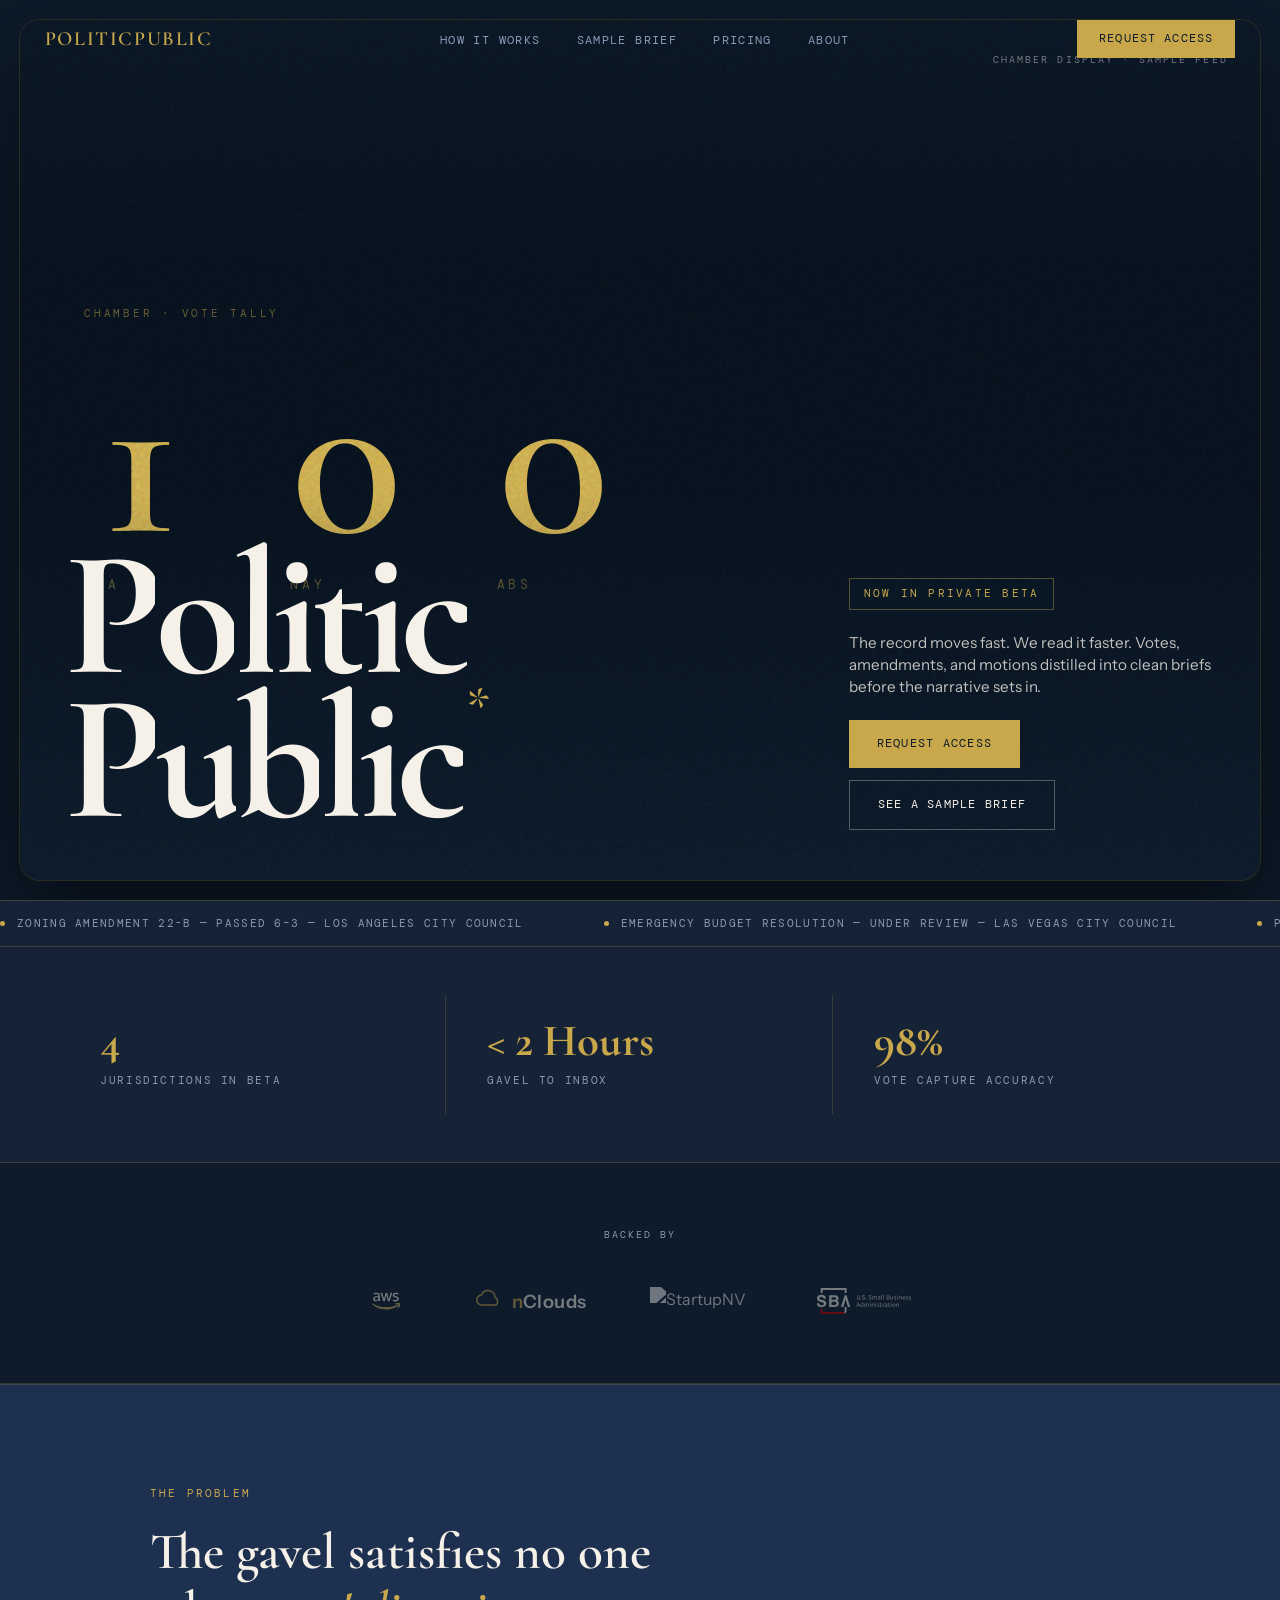
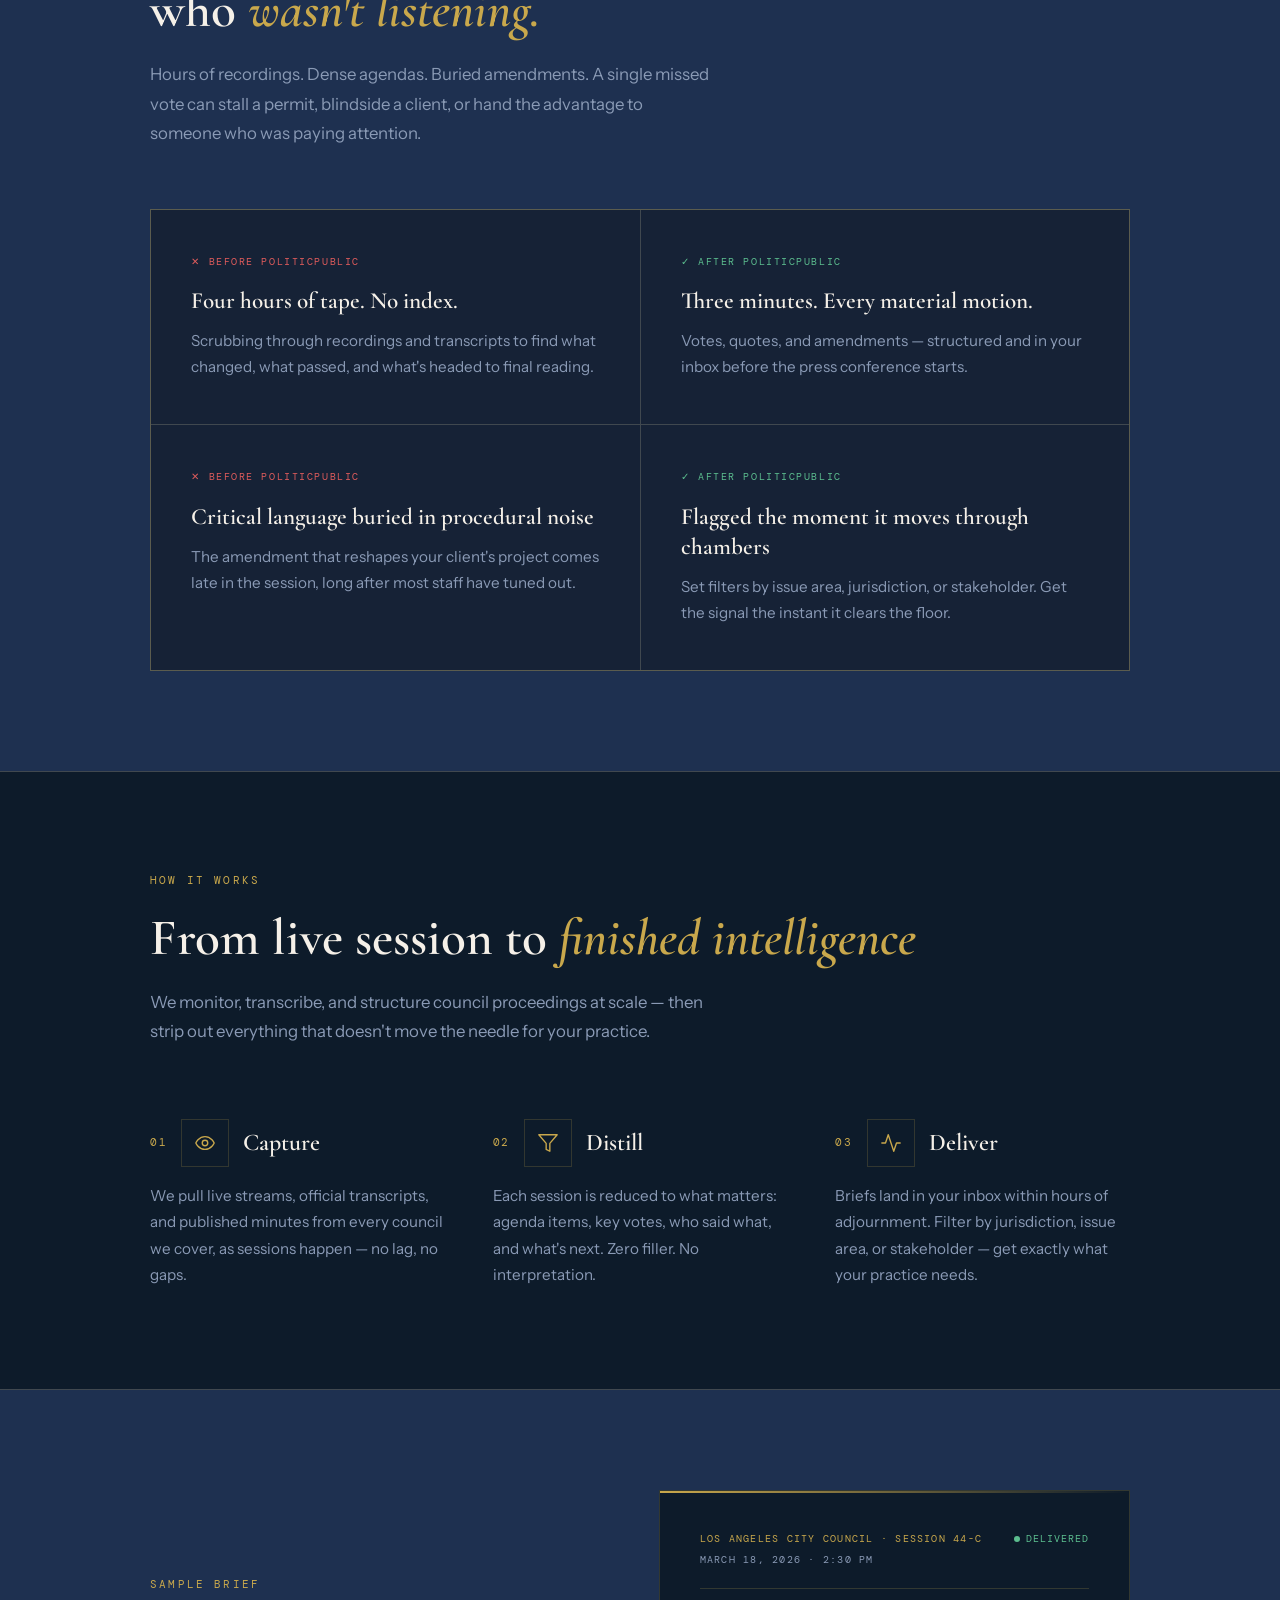
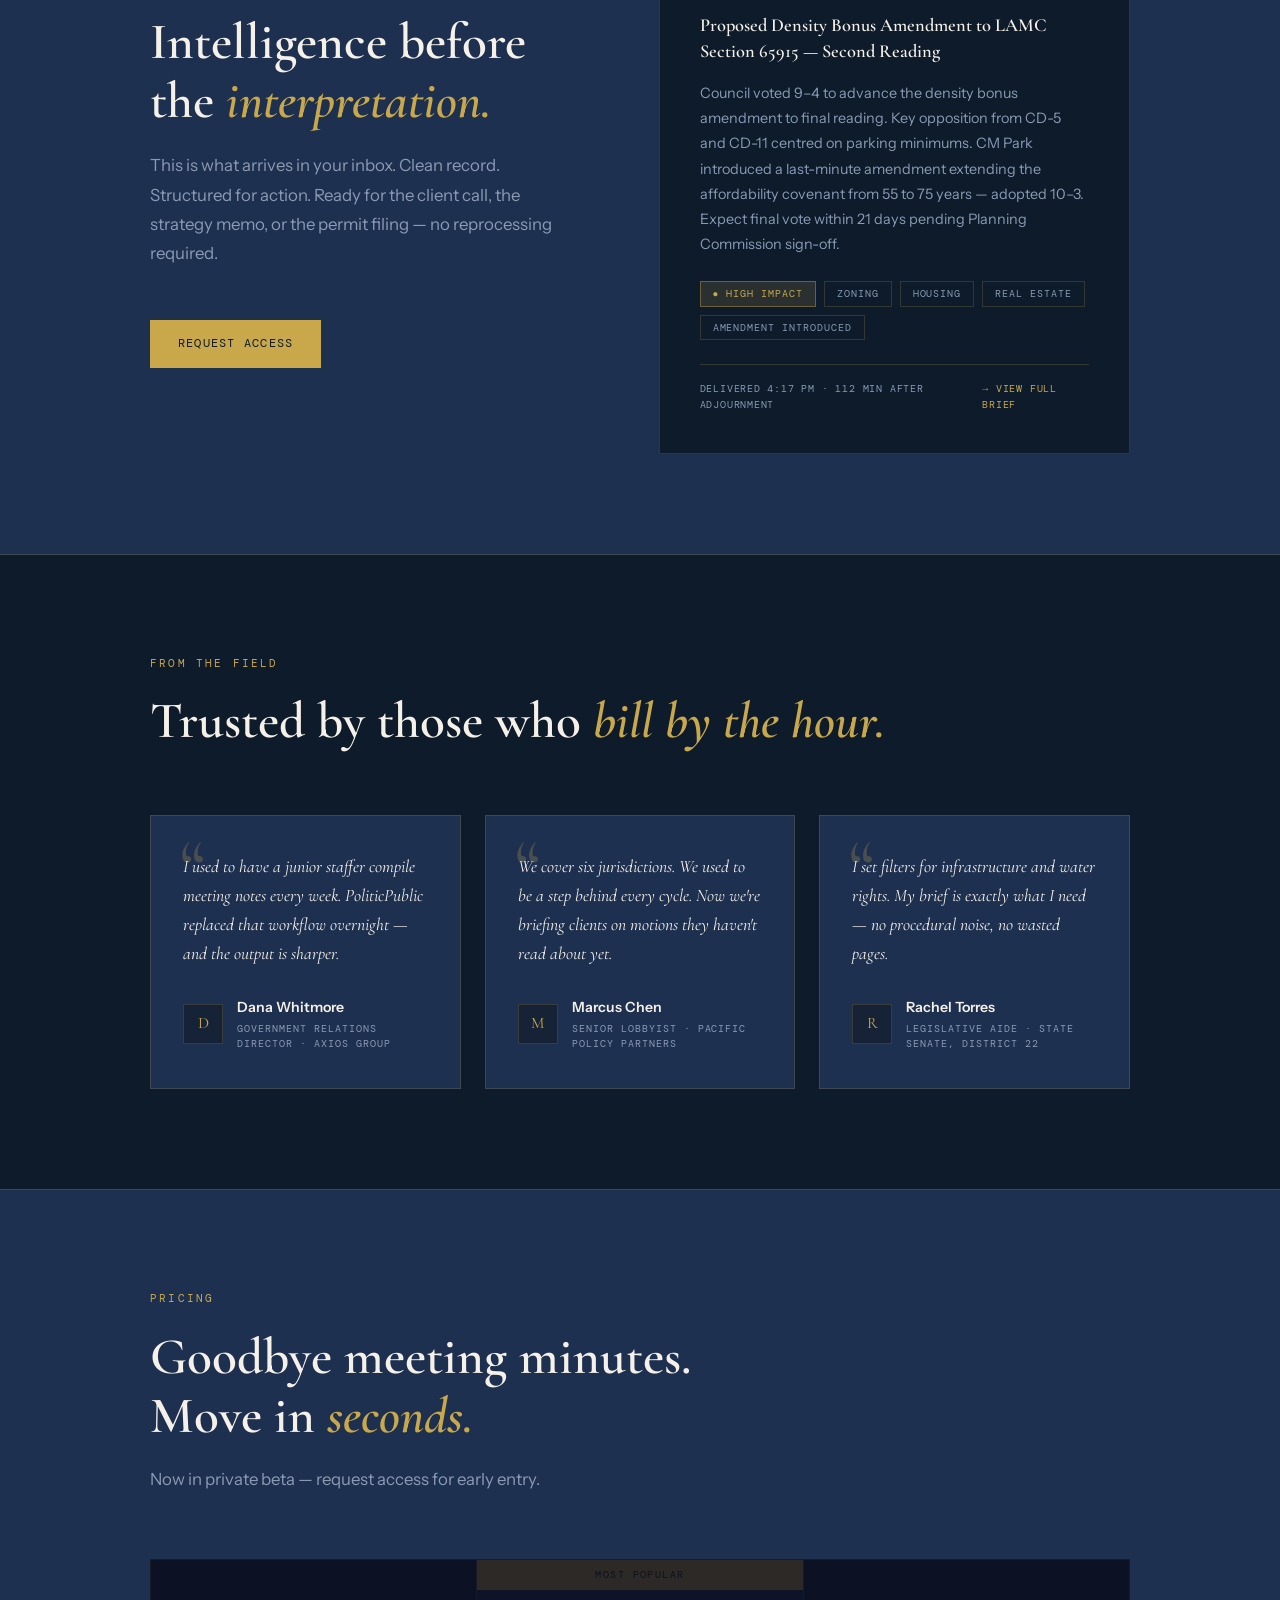
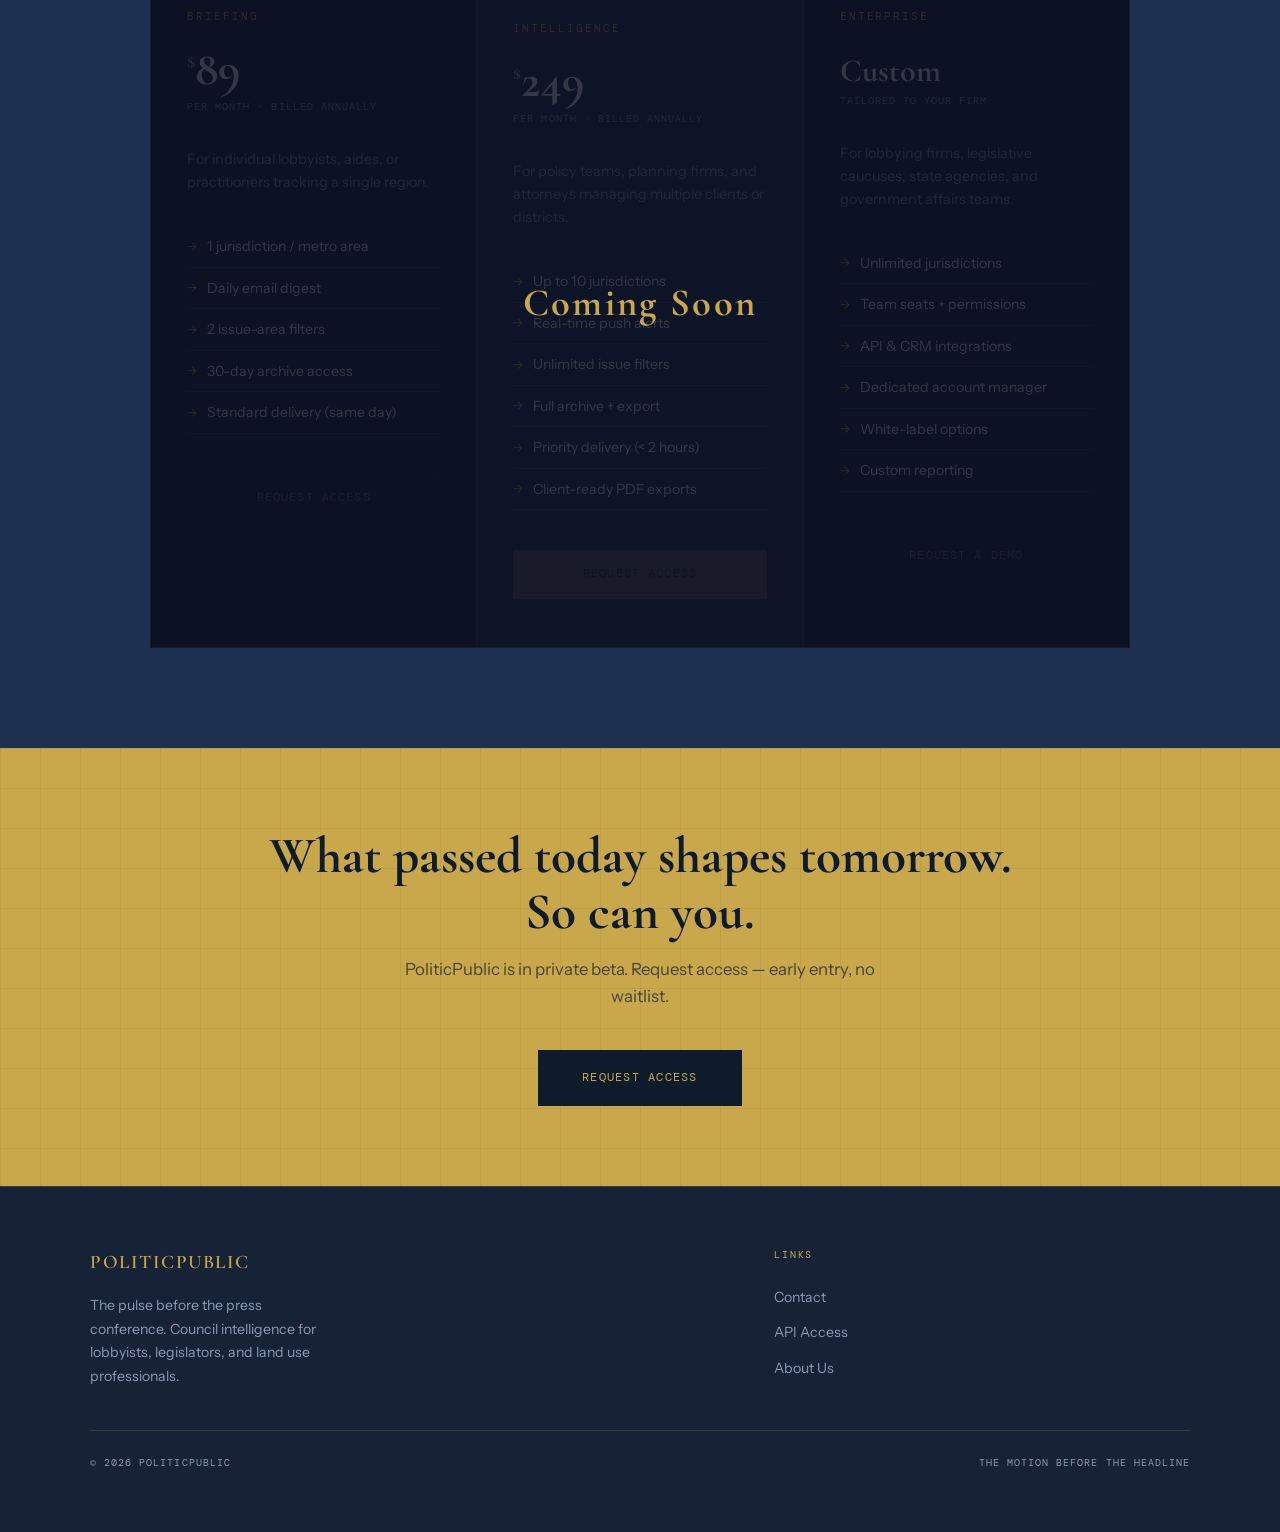
==== commit 5ef8c5ca: "feat(hero): refactor to full-bleed cinematic layout with scroll-triggered nav - Convert hero section" ====
--- a/index.html
+++ b/index.html
@@ -65,10 +65,16 @@
   display: flex;
   align-items: center;
   justify-content: space-between;
-  padding: 22px 60px;
+  padding: 20px clamp(20px, 3.5vw, 56px);
+  background: transparent;
+  transition: background 0.3s ease, backdrop-filter 0.3s ease, border-color 0.3s ease;
+  border-bottom: 1px solid transparent;
+}
+nav.is-scrolled {
   background: rgba(13,27,42,0.85);
   backdrop-filter: blur(16px);
-  border-bottom: 1px solid var(--border);
+  -webkit-backdrop-filter: blur(16px);
+  border-bottom-color: var(--border);
 }
 
 .nav-logo {
@@ -111,21 +117,25 @@
 }
 .nav-cta:hover { background: var(--gold-light); transform: translateY(-1px); }
 
-/* ── HERO ── */
+/* ── HERO (full-bleed cinematic frame) ── */
 .hero {
   position: relative;
   height: 100vh;
-  padding: clamp(12px, 2vw, 24px);
+  min-height: 640px;
+  padding: clamp(12px, 1.5vw, 24px);
+  overflow: hidden;
   background: var(--navy);
 }
 
-.hero-inner {
+.hero-frame {
   position: relative;
   width: 100%;
   height: 100%;
-  border-radius: clamp(16px, 2vw, 32px);
+  border-radius: clamp(16px, 1.6vw, 28px);
   overflow: hidden;
-  background: #0a0a08;
+  background: #07111c;
+  border: 1px solid rgba(201,168,76,0.18);
+  box-shadow: 0 40px 100px rgba(0,0,0,0.55);
 }
 
 .hero-montage {
@@ -134,130 +144,161 @@
   z-index: 0;
   pointer-events: none;
   overflow: hidden;
-  opacity: 0.55;
-}
-
-.hero-noise {
+}
+
+/* gradient overlay so wordmark/copy stays legible over montage */
+.hero-frame::before {
+  content: '';
   position: absolute;
   inset: 0;
   z-index: 2;
   pointer-events: none;
-  opacity: 0.7;
-  mix-blend-mode: overlay;
-  background-image: url("data:image/svg+xml;utf8,<svg xmlns='http://www.w3.org/2000/svg' width='240' height='240'><filter id='n'><feTurbulence type='fractalNoise' baseFrequency='0.85' numOctaves='3' stitchTiles='stitch'/></filter><rect width='100%25' height='100%25' filter='url(%23n)'/></svg>");
-}
-
-.hero-gradient {
+  background:
+    linear-gradient(to bottom, rgba(13,27,42,0.45) 0%, rgba(13,27,42,0) 28%, rgba(13,27,42,0) 55%, rgba(13,27,42,0.85) 100%);
+}
+
+/* faint film grain overlay */
+.hero-frame::after {
+  content: '';
   position: absolute;
   inset: 0;
-  z-index: 3;
+  z-index: 2;
   pointer-events: none;
-  background: linear-gradient(to bottom, rgba(0,0,0,0.35) 0%, transparent 35%, transparent 65%, rgba(0,0,0,0.65) 100%);
-}
-
-.hero-bottom {
+  opacity: 0.4;
+  mix-blend-mode: overlay;
+  background-image: url("data:image/svg+xml,%3Csvg viewBox='0 0 240 240' xmlns='http://www.w3.org/2000/svg'%3E%3Cfilter id='n'%3E%3CfeTurbulence type='fractalNoise' baseFrequency='0.85' numOctaves='3' stitchTiles='stitch'/%3E%3C/filter%3E%3Crect width='100%25' height='100%25' filter='url(%23n)'/%3E%3C/svg%3E");
+}
+
+.hero-frame-caption {
+  position: absolute;
+  top: clamp(20px, 2.5vw, 40px);
+  right: clamp(20px, 2.5vw, 40px);
+  z-index: 5;
+  font-family: var(--mono);
+  font-size: 0.6rem;
+  letter-spacing: 0.22em;
+  text-transform: uppercase;
+  color: rgba(245,240,232,0.45);
+  pointer-events: none;
+}
+
+.hero-content {
   position: absolute;
   left: 0;
   right: 0;
   bottom: 0;
+  z-index: 5;
   padding: clamp(20px, 3.5vw, 56px);
-  z-index: 10;
-}
-
-.hero-grid {
   display: grid;
   grid-template-columns: 8fr 4fr;
   align-items: end;
   gap: clamp(20px, 4vw, 60px);
 }
 
-.hero-brand {
+.hero-wordmark {
   position: relative;
-}
-
-.hero-brand-text {
-  display: inline-flex;
   font-family: var(--serif);
-  font-size: clamp(60px, 14vw, 280px);
-  font-weight: 500;
+  font-weight: 700;
+  font-size: clamp(64px, 14vw, 240px);
   line-height: 0.85;
   letter-spacing: -0.05em;
   color: var(--cream);
-  overflow: visible;
-}
-
-.hero-brand-text .letter {
+  margin: 0;
+  display: block;
+}
+
+.hero-wordmark .wm-line {
+  display: block;
+  position: relative;
+  white-space: nowrap;
+}
+
+.hero-wordmark .wm-line + .wm-line {
+  margin-top: -0.05em;
+}
+
+.hero-wordmark .wm-letter {
   display: inline-block;
-  overflow: visible;
+  overflow: hidden;
+  vertical-align: top;
   position: relative;
 }
 
-.hero-brand-text .letter-inner {
+.hero-wordmark .wm-letter > span {
   display: inline-block;
+  transform: translateY(110%);
+  animation: wmPullUp 0.9s cubic-bezier(0.16, 1, 0.3, 1) forwards;
+}
+
+.hero-wordmark em {
+  font-style: italic;
+  color: var(--gold);
+}
+
+.hero-wordmark .wm-star {
+  display: inline-block;
+  vertical-align: top;
+  margin-left: 0.06em;
+  margin-top: 0.05em;
+  font-size: 0.3em;
+  font-weight: 400;
+  color: var(--gold);
   opacity: 0;
-  transform: translateY(100%);
-  animation: pullUp 0.6s cubic-bezier(0.16, 1, 0.3, 1) forwards;
-}
-
-@keyframes pullUp {
-  from { opacity: 0; transform: translateY(100%); }
-  to { opacity: 1; transform: translateY(0); }
-}
-
-.hero-aside {
-  padding-bottom: 0.5em;
+  animation: fadeIn 0.5s ease forwards;
+}
+
+@keyframes wmPullUp {
+  from { transform: translateY(110%); }
+  to   { transform: translateY(0); }
+}
+
+@keyframes fadeIn {
+  from { opacity: 0; }
+  to   { opacity: 1; }
+}
+
+.hero-side {
   display: flex;
   flex-direction: column;
+  align-items: flex-start;
   gap: 22px;
-  max-width: 360px;
+  max-width: 380px;
+  padding-bottom: 0.3em;
+}
+
+.hero-tag {
+  display: inline-block;
+  font-family: var(--mono);
+  font-size: 0.7rem;
+  letter-spacing: 0.2em;
+  text-transform: uppercase;
+  color: var(--gold);
+  border: 1px solid rgba(201,168,76,0.4);
+  padding: 6px 14px;
+  background: rgba(13,27,42,0.45);
+  backdrop-filter: blur(4px);
+  -webkit-backdrop-filter: blur(4px);
+  opacity: 0;
+  animation: fadeUp 0.6s ease 0.3s forwards;
 }
 
 .hero-sub {
   font-family: var(--sans);
-  font-size: 15px;
-  color: rgba(245,240,232,0.7);
-  line-height: 1.5;
+  font-size: 0.95rem;
+  color: rgba(245,240,232,0.78);
+  line-height: 1.45;
   margin: 0;
   opacity: 0;
-  animation: fadeUp 0.7s ease 0.5s forwards;
+  animation: fadeUp 0.7s ease 1.4s forwards;
 }
 
 .hero-actions {
+  display: flex;
+  gap: 12px;
+  align-items: center;
+  flex-wrap: wrap;
   opacity: 0;
-  animation: fadeUp 0.7s ease 0.7s forwards;
-}
-
-.hero-cta {
-  display: inline-flex;
-  align-items: center;
-  gap: 10px;
-  background: var(--cream);
-  color: var(--navy);
-  border-radius: 999px;
-  padding: 8px 8px 8px 22px;
-  font-family: var(--sans);
-  font-size: 15px;
-  font-weight: 500;
-  text-decoration: none;
-  transition: gap 0.25s ease;
-}
-.hero-cta:hover {
-  gap: 14px;
-}
-
-.hero-cta-icon {
-  background: var(--navy);
-  color: var(--cream);
-  width: 40px;
-  height: 40px;
-  border-radius: 999px;
-  display: inline-flex;
-  align-items: center;
-  justify-content: center;
-  transition: transform 0.25s ease;
-}
-.hero-cta:hover .hero-cta-icon {
-  transform: scale(1.1);
+  animation: fadeUp 0.7s ease 1.6s forwards;
 }
 
 .btn-primary {
@@ -267,7 +308,7 @@
   text-transform: uppercase;
   color: var(--navy);
   background: var(--gold);
-  padding: 16px 36px;
+  padding: 14px 28px;
   text-decoration: none;
   display: inline-block;
   transition: background 0.2s, transform 0.15s, box-shadow 0.2s;
@@ -285,11 +326,14 @@
   letter-spacing: 0.1em;
   text-transform: uppercase;
   color: var(--cream);
-  padding: 16px 36px;
+  padding: 14px 28px;
   text-decoration: none;
   display: inline-block;
-  border: 1px solid var(--border);
-  transition: border-color 0.2s, color 0.2s;
+  border: 1px solid rgba(245,240,232,0.3);
+  background: rgba(13,27,42,0.35);
+  backdrop-filter: blur(4px);
+  -webkit-backdrop-filter: blur(4px);
+  transition: border-color 0.2s, color 0.2s, background 0.2s;
 }
 .btn-secondary:hover { border-color: var(--gold); color: var(--gold); }
 
@@ -1209,14 +1253,20 @@
 
 /* ── RESPONSIVE ── */
 @media (max-width: 900px) {
-  nav { padding: 18px 24px; }
+  nav { padding: 14px 20px; }
   .nav-links { display: none; }
-  .hero { height: 100vh; padding: 8px; }
-  .hero-inner { border-radius: 16px; }
-  .hero-grid { grid-template-columns: 1fr; gap: 24px; }
-  .hero-brand-text { font-size: clamp(48px, 12vw, 80px); }
-  .hero-aside { max-width: 100%; }
-  .hero-montage { opacity: 0.4; }
+  .hero {
+    height: auto;
+    min-height: 100vh;
+    padding: 12px;
+  }
+  .hero-content {
+    grid-template-columns: 1fr;
+    gap: 28px;
+    padding: 24px;
+  }
+  .hero-side { max-width: none; }
+  .hero-wordmark { font-size: clamp(56px, 18vw, 140px); }
   .stats-bar { grid-template-columns: 1fr 1fr; padding: 24px; }
   .section-inner { padding: 60px 24px; }
   .pain-grid { grid-template-columns: 1fr; }
@@ -1231,9 +1281,9 @@
 }
 
 @media (prefers-reduced-motion: reduce) {
-  .hero-montage { opacity: 0.3; }
-  .hero-brand-text .letter-inner { animation: none; opacity: 1; transform: none; }
-  .hero-sub, .hero-actions { animation: none; opacity: 1; }
+  .hero-wordmark .wm-letter > span { animation: none; transform: none; }
+  .hero-wordmark .wm-star { animation: none; opacity: 1; }
+  .hero-tag, .hero-sub, .hero-actions { animation: none; opacity: 1; }
 }
 </style>
 </head>
@@ -1253,32 +1303,22 @@
 
 <!-- HERO -->
 <section class="hero">
-  <div class="hero-inner">
-    <!-- Montage background -->
+  <div class="hero-frame">
     <div class="hero-montage" id="heroMontage" aria-hidden="true"></div>
 
-    <!-- Noise overlay -->
-    <div class="hero-noise" aria-hidden="true"></div>
-
-    <!-- Gradient overlay -->
-    <div class="hero-gradient" aria-hidden="true"></div>
-
-    <!-- Bottom-anchored content -->
-    <div class="hero-bottom">
-      <div class="hero-grid">
-        <div class="hero-brand">
-          <span class="hero-brand-text" id="heroBrandText">PoliticPublic</span>
-        </div>
-        <div class="hero-aside">
-          <p class="hero-sub">Local government transcripts, votes, amendments, and motions — distilled into clean briefs before the narrative sets in.</p>
-          <div class="hero-actions">
-            <a href="#plans" class="hero-cta request-access-btn">
-              <span>Request Access</span>
-              <span class="hero-cta-icon">
-                <svg width="18" height="18" viewBox="0 0 24 24" fill="none" stroke="currentColor" stroke-width="2" stroke-linecap="round" stroke-linejoin="round"><path d="M5 12h14"/><path d="m12 5 7 7-7 7"/></svg>
-              </span>
-            </a>
-          </div>
+    <span class="hero-frame-caption">Chamber Display · Sample Feed</span>
+
+    <div class="hero-content">
+      <h1 class="hero-wordmark" aria-label="PoliticPublic">
+        <span class="wm-line" data-word="Politic"></span>
+        <span class="wm-line" data-word="Public" data-star="1"></span>
+      </h1>
+      <div class="hero-side">
+        <div class="hero-tag">Now in Private Beta</div>
+        <p class="hero-sub">The record moves fast. We read it faster. Votes, amendments, and motions distilled into clean briefs before the narrative sets in.</p>
+        <div class="hero-actions">
+          <a href="#plans" class="btn-primary request-access-btn">Request Access</a>
+          <a href="#sample" class="btn-secondary">See a Sample Brief</a>
         </div>
       </div>
     </div>
@@ -1733,28 +1773,47 @@
 
 document.querySelectorAll('.stat-item, .pain-card, .step, .plan, .testimonial').forEach(el => observer.observe(el));
 
-// Smooth nav background
-window.addEventListener('scroll', () => {
-  document.querySelector('nav').style.borderBottomColor =
-    window.scrollY > 40 ? 'rgba(201,168,76,0.25)' : 'rgba(201,168,76,0.2)';
-});
-
-// Hero brand letter animation
-(function() {
-  var brand = document.getElementById('heroBrandText');
-  if (!brand) return;
-  var text = brand.textContent;
-  brand.textContent = '';
-  for (var i = 0; i < text.length; i++) {
-    var outer = document.createElement('span');
-    outer.className = 'letter';
-    var inner = document.createElement('span');
-    inner.className = 'letter-inner';
-    inner.style.animationDelay = (i * 0.06) + 's';
-    inner.textContent = text[i];
-    outer.appendChild(inner);
-    brand.appendChild(outer);
+// Nav: add scrolled state once you've moved past the hero gutter
+(function(){
+  var navEl = document.querySelector('nav');
+  if (!navEl) return;
+  function onScroll() {
+    if (window.scrollY > 40) navEl.classList.add('is-scrolled');
+    else navEl.classList.remove('is-scrolled');
   }
+  window.addEventListener('scroll', onScroll, { passive: true });
+  onScroll();
+})();
+
+// Hero wordmark: split each [data-word] into per-letter spans with
+// a staggered pull-up. The trailing asterisk fades in after the last
+// letter of the line that has [data-star].
+(function(){
+  var lines = document.querySelectorAll('.hero-wordmark .wm-line');
+  if (!lines.length) return;
+  var globalIdx = 0;
+  lines.forEach(function(line) {
+    var word = line.getAttribute('data-word') || '';
+    var hasStar = line.hasAttribute('data-star');
+    line.textContent = '';
+    word.split('').forEach(function(ch) {
+      var wrap = document.createElement('span');
+      wrap.className = 'wm-letter';
+      var inner = document.createElement('span');
+      inner.textContent = ch;
+      inner.style.animationDelay = (globalIdx * 0.06) + 's';
+      wrap.appendChild(inner);
+      line.appendChild(wrap);
+      globalIdx++;
+    });
+    if (hasStar) {
+      var star = document.createElement('span');
+      star.className = 'wm-star';
+      star.textContent = '*';
+      star.style.animationDelay = (globalIdx * 0.06 + 0.2) + 's';
+      line.appendChild(star);
+    }
+  });
 })();
 
 // Hero ambient council-meeting montage (vanilla port of supplied JSX)
@@ -1869,32 +1928,35 @@
 
   function shotRoot() {
     var d = document.createElement('div');
-    d.style.cssText = 'position:absolute;inset:0;padding:48px 64px;color:' + PRIMARY + ';font-family:' + FONT_MONO + ';box-sizing:border-box;';
+    d.style.cssText = 'position:absolute;inset:0;padding:clamp(40px,5vw,100px) clamp(40px,5vw,100px);color:' + PRIMARY + ';font-family:' + FONT_MONO + ';box-sizing:border-box;';
     return d;
   }
 
   function metaLine(text) {
     var d = document.createElement('div');
-    d.style.cssText = 'font-family:' + FONT_MONO + ';font-size:11px;letter-spacing:0.22em;color:' + PRIMARY_DIM + ';margin-bottom:18px;text-transform:uppercase;';
+    d.style.cssText = 'font-family:' + FONT_MONO + ';font-size:clamp(11px,0.85vw,14px);letter-spacing:0.25em;color:' + PRIMARY_DIM + ';margin-bottom:clamp(20px,2.5vw,40px);text-transform:uppercase;';
     d.textContent = text;
     return d;
   }
 
   function ShotVoteTally() {
     var root = shotRoot();
+    root.style.display = 'flex';
+    root.style.flexDirection = 'column';
+    root.style.justifyContent = 'center';
     root.appendChild(metaLine('CHAMBER \u00B7 VOTE TALLY'));
     var grid = document.createElement('div');
-    grid.style.cssText = 'display:flex;gap:64px;align-items:flex-end;margin-top:24px;';
+    grid.style.cssText = 'display:flex;gap:clamp(40px,8vw,140px);align-items:flex-end;';
     var labels = ['YEA', 'NAY', 'ABS'];
     var nums = [];
     for (var i = 0; i < 3; i++) {
       var cell = document.createElement('div');
       cell.style.cssText = 'display:flex;flex-direction:column;align-items:flex-start;';
       var num = document.createElement('div');
-      num.style.cssText = 'font-family:' + FONT_DISPLAY + ';font-size:120px;line-height:1;font-weight:600;color:' + PRIMARY + ';';
+      num.style.cssText = 'font-family:' + FONT_DISPLAY + ';font-size:clamp(120px,18vw,280px);line-height:0.9;font-weight:600;color:' + PRIMARY + ';font-variant-numeric:tabular-nums;letter-spacing:-0.04em;';
       num.textContent = '0';
       var lbl = document.createElement('div');
-      lbl.style.cssText = 'font-family:' + FONT_MONO + ';font-size:12px;letter-spacing:0.3em;color:' + PRIMARY_DIM + ';margin-top:8px;';
+      lbl.style.cssText = 'font-family:' + FONT_MONO + ';font-size:clamp(12px,1vw,16px);letter-spacing:0.3em;color:' + PRIMARY_DIM + ';margin-top:clamp(8px,1vw,14px);';
       lbl.textContent = labels[i];
       cell.appendChild(num); cell.appendChild(lbl);
       grid.appendChild(cell);
@@ -1919,11 +1981,11 @@
     var root = shotRoot();
     root.appendChild(metaLine('ROLL CALL \u00B7 ' + ROLL.length + ' OF ' + ROLL.length));
     var list = document.createElement('div');
-    list.style.cssText = 'display:flex;flex-direction:column;gap:6px;font-size:13px;letter-spacing:0.06em;';
+    list.style.cssText = 'display:flex;flex-direction:column;gap:clamp(6px,0.7vw,10px);font-size:clamp(14px,1.4vw,22px);letter-spacing:0.06em;width:min(720px,70vw);';
     var rows = [];
     for (var i = 0; i < ROLL.length; i++) {
       var row = document.createElement('div');
-      row.style.cssText = 'display:flex;justify-content:space-between;width:480px;max-width:50vw;border-bottom:1px dotted ' + PRIMARY_FAINT + ';padding-bottom:4px;opacity:0;transition:opacity 0.18s linear;';
+      row.style.cssText = 'display:flex;justify-content:space-between;border-bottom:1px dotted ' + PRIMARY_FAINT + ';padding-bottom:clamp(4px,0.5vw,8px);opacity:0;transition:opacity 0.18s linear;';
       var name = document.createElement('span');
       name.textContent = ROLL[i].name;
       var status = document.createElement('span');
@@ -1956,10 +2018,10 @@
     root.style.alignItems = 'flex-start';
     root.appendChild(metaLine('MOTION'));
     var big = document.createElement('div');
-    big.style.cssText = 'font-family:' + FONT_DISPLAY + ';font-size:140px;line-height:1;font-weight:600;color:' + PRIMARY + ';letter-spacing:-0.02em;opacity:0;';
+    big.style.cssText = 'font-family:' + FONT_DISPLAY + ';font-size:clamp(120px,18vw,300px);line-height:0.85;font-weight:600;color:' + PRIMARY + ';letter-spacing:-0.05em;opacity:0;';
     big.textContent = 'PASSED';
     var sub = document.createElement('div');
-    sub.style.cssText = 'font-family:' + FONT_MONO + ';font-size:14px;letter-spacing:0.3em;color:' + PRIMARY_DIM + ';margin-top:14px;opacity:0;';
+    sub.style.cssText = 'font-family:' + FONT_MONO + ';font-size:clamp(13px,1.1vw,18px);letter-spacing:0.3em;color:' + PRIMARY_DIM + ';margin-top:clamp(14px,1.5vw,22px);opacity:0;';
     sub.textContent = '7 \u2014 2 \u00B7 CARRIED';
     root.appendChild(big);
     root.appendChild(sub);
@@ -1976,13 +2038,13 @@
     var root = shotRoot();
     root.appendChild(metaLine('FY BUDGET \u00B7 GENERAL FUND'));
     var grid = document.createElement('div');
-    grid.style.cssText = 'display:flex;flex-direction:column;gap:14px;width:560px;max-width:60vw;margin-top:8px;';
+    grid.style.cssText = 'display:flex;flex-direction:column;gap:clamp(14px,1.6vw,24px);width:min(820px,75vw);';
     var bars = [];
     for (var i = 0; i < BUDGET.length; i++) {
       var row = document.createElement('div');
-      row.style.cssText = 'display:flex;flex-direction:column;gap:6px;';
+      row.style.cssText = 'display:flex;flex-direction:column;gap:clamp(6px,0.7vw,10px);';
       var topRow = document.createElement('div');
-      topRow.style.cssText = 'display:flex;justify-content:space-between;font-size:11px;letter-spacing:0.2em;';
+      topRow.style.cssText = 'display:flex;justify-content:space-between;font-size:clamp(11px,1vw,15px);letter-spacing:0.2em;';
       var dept = document.createElement('span');
       dept.textContent = BUDGET[i].dept;
       var amt = document.createElement('span');
@@ -1990,7 +2052,7 @@
       amt.textContent = BUDGET[i].amount;
       topRow.appendChild(dept); topRow.appendChild(amt);
       var track = document.createElement('div');
-      track.style.cssText = 'height:3px;background:' + PRIMARY_FAINT + ';position:relative;';
+      track.style.cssText = 'height:clamp(3px,0.4vw,6px);background:' + PRIMARY_FAINT + ';position:relative;';
       var fill = document.createElement('div');
       fill.style.cssText = 'height:100%;background:' + PRIMARY + ';width:0%;';
       track.appendChild(fill);
@@ -2016,13 +2078,13 @@
     var root = shotRoot();
     root.appendChild(metaLine('AGENDA \u00B7 ' + TOPICS.length + ' ITEMS'));
     var list = document.createElement('div');
-    list.style.cssText = 'display:flex;flex-direction:column;gap:10px;font-size:14px;letter-spacing:0.06em;';
+    list.style.cssText = 'display:flex;flex-direction:column;gap:clamp(10px,1.1vw,16px);font-size:clamp(15px,1.6vw,26px);letter-spacing:0.04em;';
     var items = [];
     for (var i = 0; i < TOPICS.length; i++) {
       var row = document.createElement('div');
-      row.style.cssText = 'position:relative;padding-left:34px;color:' + PRIMARY + ';transition:color 0.2s linear;';
+      row.style.cssText = 'position:relative;padding-left:clamp(34px,3vw,52px);color:' + PRIMARY + ';transition:color 0.2s linear;';
       var marker = document.createElement('span');
-      marker.style.cssText = 'position:absolute;left:0;top:0;font-family:' + FONT_MONO + ';color:' + PRIMARY_DIM + ';';
+      marker.style.cssText = 'position:absolute;left:0;top:0;font-family:' + FONT_MONO + ';color:' + PRIMARY_DIM + ';font-size:0.75em;';
       marker.textContent = pad2(i + 1);
       var label = document.createElement('span');
       label.textContent = TOPICS[i];
@@ -2058,10 +2120,10 @@
     root.style.justifyContent = 'center';
     root.appendChild(metaLine('PUBLIC COMMENT \u00B7 TIME REMAINING'));
     var big = document.createElement('div');
-    big.style.cssText = 'font-family:' + FONT_DISPLAY + ';font-size:160px;line-height:1;font-weight:500;color:' + PRIMARY + ';letter-spacing:-0.02em;';
+    big.style.cssText = 'font-family:' + FONT_DISPLAY + ';font-size:clamp(140px,22vw,360px);line-height:0.85;font-weight:500;color:' + PRIMARY + ';letter-spacing:-0.05em;font-variant-numeric:tabular-nums;';
     big.textContent = '180';
     var sub = document.createElement('div');
-    sub.style.cssText = 'font-family:' + FONT_MONO + ';font-size:12px;letter-spacing:0.3em;color:' + PRIMARY_DIM + ';margin-top:8px;';
+    sub.style.cssText = 'font-family:' + FONT_MONO + ';font-size:clamp(12px,1vw,16px);letter-spacing:0.3em;color:' + PRIMARY_DIM + ';margin-top:clamp(8px,1vw,16px);';
     sub.textContent = 'SECONDS';
     root.appendChild(big);
     root.appendChild(sub);
@@ -2083,9 +2145,8 @@
     var SVG_NS = 'http://www.w3.org/2000/svg';
     var svg = document.createElementNS(SVG_NS, 'svg');
     svg.setAttribute('viewBox', '0 0 360 220');
-    svg.setAttribute('width', '420');
-    svg.setAttribute('height', '260');
-    svg.style.maxWidth = '50vw';
+    svg.setAttribute('preserveAspectRatio', 'xMidYMid meet');
+    svg.style.cssText = 'width:min(70vw,900px);height:auto;max-height:65vh;display:block;';
     var positions = [
       [60,60],[140,50],[220,60],[300,55],
       [80,120],[170,110],[260,115],
@@ -2132,7 +2193,7 @@
     root.style.justifyContent = 'center';
     root.appendChild(metaLine('FROM THE FLOOR'));
     var q = document.createElement('div');
-    q.style.cssText = 'font-family:' + FONT_DISPLAY + ';font-size:62px;line-height:1.12;font-weight:500;color:' + PRIMARY + ';letter-spacing:-0.005em;max-width:780px;font-style:italic;';
+    q.style.cssText = 'font-family:' + FONT_DISPLAY + ';font-size:clamp(40px,6vw,96px);line-height:1.1;font-weight:500;color:' + PRIMARY + ';letter-spacing:-0.01em;max-width:min(1100px,80vw);font-style:italic;';
     q.textContent = '';
     root.appendChild(q);
     var full = QUOTES[idx % QUOTES.length];
@@ -2150,14 +2211,16 @@
 
   function ShotDonut() {
     var root = shotRoot();
+    root.style.display = 'flex';
+    root.style.flexDirection = 'column';
+    root.style.justifyContent = 'center';
     root.appendChild(metaLine('VOTE COMPOSITION'));
     var wrap = document.createElement('div');
-    wrap.style.cssText = 'display:flex;align-items:center;gap:48px;';
+    wrap.style.cssText = 'display:flex;align-items:center;gap:clamp(32px,5vw,80px);';
     var SVG_NS = 'http://www.w3.org/2000/svg';
     var svg = document.createElementNS(SVG_NS, 'svg');
     svg.setAttribute('viewBox', '0 0 200 200');
-    svg.setAttribute('width', '220');
-    svg.setAttribute('height', '220');
+    svg.style.cssText = 'width:clamp(220px,32vw,420px);height:auto;display:block;';
     var R = 80, CX = 100, CY = 100, C = 2 * Math.PI * R;
     var bg = document.createElementNS(SVG_NS, 'circle');
     bg.setAttribute('cx', CX); bg.setAttribute('cy', CY); bg.setAttribute('r', R);
@@ -2184,13 +2247,13 @@
     }
     wrap.appendChild(svg);
     var legend = document.createElement('div');
-    legend.style.cssText = 'display:flex;flex-direction:column;gap:14px;font-size:12px;letter-spacing:0.22em;';
+    legend.style.cssText = 'display:flex;flex-direction:column;gap:clamp(14px,1.6vw,22px);font-size:clamp(13px,1.2vw,18px);letter-spacing:0.22em;';
     var legendData = [['YEA','70%'],['NAY','20%'],['ABS','10%']];
     for (var j = 0; j < 3; j++) {
       var lr = document.createElement('div');
-      lr.style.cssText = 'display:flex;gap:18px;color:' + PRIMARY + ';align-items:center;';
+      lr.style.cssText = 'display:flex;gap:clamp(14px,1.6vw,22px);color:' + PRIMARY + ';align-items:center;';
       var swatch = document.createElement('span');
-      swatch.style.cssText = 'display:inline-block;width:14px;height:3px;background:' + colors[j] + ';';
+      swatch.style.cssText = 'display:inline-block;width:clamp(14px,1.4vw,22px);height:3px;background:' + colors[j] + ';';
       var ln = document.createElement('span'); ln.textContent = legendData[j][0];
       var lp = document.createElement('span'); lp.textContent = legendData[j][1]; lp.style.color = PRIMARY_DIM;
       lr.appendChild(swatch); lr.appendChild(ln); lr.appendChild(lp);
@@ -2216,21 +2279,21 @@
     root.style.justifyContent = 'center';
     root.appendChild(metaLine('SESSION TIMELINE'));
     var wrap = document.createElement('div');
-    wrap.style.cssText = 'position:relative;width:640px;max-width:65vw;height:80px;margin-top:8px;';
+    wrap.style.cssText = 'position:relative;width:min(1000px,80vw);height:clamp(80px,10vw,140px);';
     var line = document.createElement('div');
     line.style.cssText = 'position:absolute;left:0;right:0;top:50%;height:1px;background:' + PRIMARY_FAINT + ';';
     wrap.appendChild(line);
     var marks = ['00:00','15:00','30:00','45:00','60:00'];
     for (var i = 0; i < marks.length; i++) {
       var t = document.createElement('div');
-      t.style.cssText = 'position:absolute;top:50%;width:1px;height:14px;background:' + PRIMARY_DIM + ';transform:translate(-50%,-50%);left:' + (i * 25) + '%;';
+      t.style.cssText = 'position:absolute;top:50%;width:1px;height:clamp(14px,1.6vw,22px);background:' + PRIMARY_DIM + ';transform:translate(-50%,-50%);left:' + (i * 25) + '%;';
       var lbl = document.createElement('div');
-      lbl.style.cssText = 'position:absolute;top:62%;font-size:10px;letter-spacing:0.18em;color:' + PRIMARY_DIM + ';transform:translate(-50%,0);left:' + (i * 25) + '%;';
+      lbl.style.cssText = 'position:absolute;top:62%;font-size:clamp(10px,0.9vw,14px);letter-spacing:0.18em;color:' + PRIMARY_DIM + ';transform:translate(-50%,0);left:' + (i * 25) + '%;';
       lbl.textContent = marks[i];
       wrap.appendChild(t); wrap.appendChild(lbl);
     }
     var marker = document.createElement('div');
-    marker.style.cssText = 'position:absolute;top:50%;width:9px;height:9px;border-radius:50%;background:' + PRIMARY + ';transform:translate(-50%,-50%);left:0%;box-shadow:0 0 0 4px rgba(201,168,76,0.18);';
+    marker.style.cssText = 'position:absolute;top:50%;width:clamp(9px,1vw,14px);height:clamp(9px,1vw,14px);border-radius:50%;background:' + PRIMARY + ';transform:translate(-50%,-50%);left:0%;box-shadow:0 0 0 4px rgba(201,168,76,0.18);';
     wrap.appendChild(marker);
     root.appendChild(wrap);
     return {
@@ -2249,10 +2312,10 @@
     var s = STATS[idx % STATS.length];
     root.appendChild(metaLine('CHAMBER METRIC'));
     var big = document.createElement('div');
-    big.style.cssText = 'font-family:' + FONT_DISPLAY + ';font-size:170px;line-height:1;font-weight:500;color:' + PRIMARY + ';letter-spacing:-0.02em;opacity:0;';
+    big.style.cssText = 'font-family:' + FONT_DISPLAY + ';font-size:clamp(140px,22vw,380px);line-height:0.85;font-weight:500;color:' + PRIMARY + ';letter-spacing:-0.05em;opacity:0;';
     big.textContent = s.value;
     var lbl = document.createElement('div');
-    lbl.style.cssText = 'font-family:' + FONT_MONO + ';font-size:13px;letter-spacing:0.3em;color:' + PRIMARY_DIM + ';margin-top:12px;opacity:0;';
+    lbl.style.cssText = 'font-family:' + FONT_MONO + ';font-size:clamp(13px,1.1vw,18px);letter-spacing:0.3em;color:' + PRIMARY_DIM + ';margin-top:clamp(12px,1.4vw,20px);opacity:0;';
     lbl.textContent = s.label;
     root.appendChild(big);
     root.appendChild(lbl);
@@ -2272,9 +2335,8 @@
     var W = 520, ROW = 44;
     var svg = document.createElementNS(SVG_NS, 'svg');
     svg.setAttribute('viewBox', '0 0 ' + (W + 80) + ' ' + (ROW * TRENDS.length));
-    svg.setAttribute('width', '600');
-    svg.setAttribute('height', String(ROW * TRENDS.length));
-    svg.style.maxWidth = '60vw';
+    svg.setAttribute('preserveAspectRatio', 'xMidYMid meet');
+    svg.style.cssText = 'width:min(80vw,1100px);height:auto;display:block;';
     var paths = [];
     for (var i = 0; i < TRENDS.length; i++) {
       var d = sparkPath(TRENDS[i].values, W, ROW - 16);
@@ -2363,8 +2425,8 @@
     mount.insertBefore(shots[i].root, flash);
   }
 
-  var TEMPO = 1.0;
-  var JITTER = true;
+  var TEMPO = 0.85;
+  var JITTER = false;
   var startTime = 0;
   var shotIdx = 0;
   var rafId = null;
@@ -2415,10 +2477,12 @@
     shotIdx = pickIdx;
     setShot(pickIdx);
     // p=0 leaves all agenda items un-struck — reads as "the agenda is
-    // displayed", a calm static frame.
+    // displayed", a calm static frame. Previously p=0.55 left 4 of 9
+    // rows mid-strikethrough, which read as a partial/loading state
+    // once the montage moved from a 22%-opacity background to the
+    // full-opacity centerpiece.
     shots[pickIdx].update(0);
     flash.style.opacity = '0';
-    mount.style.transform = '';
   }
 
   var rmq = window.matchMedia('(prefers-reduced-motion: reduce)');
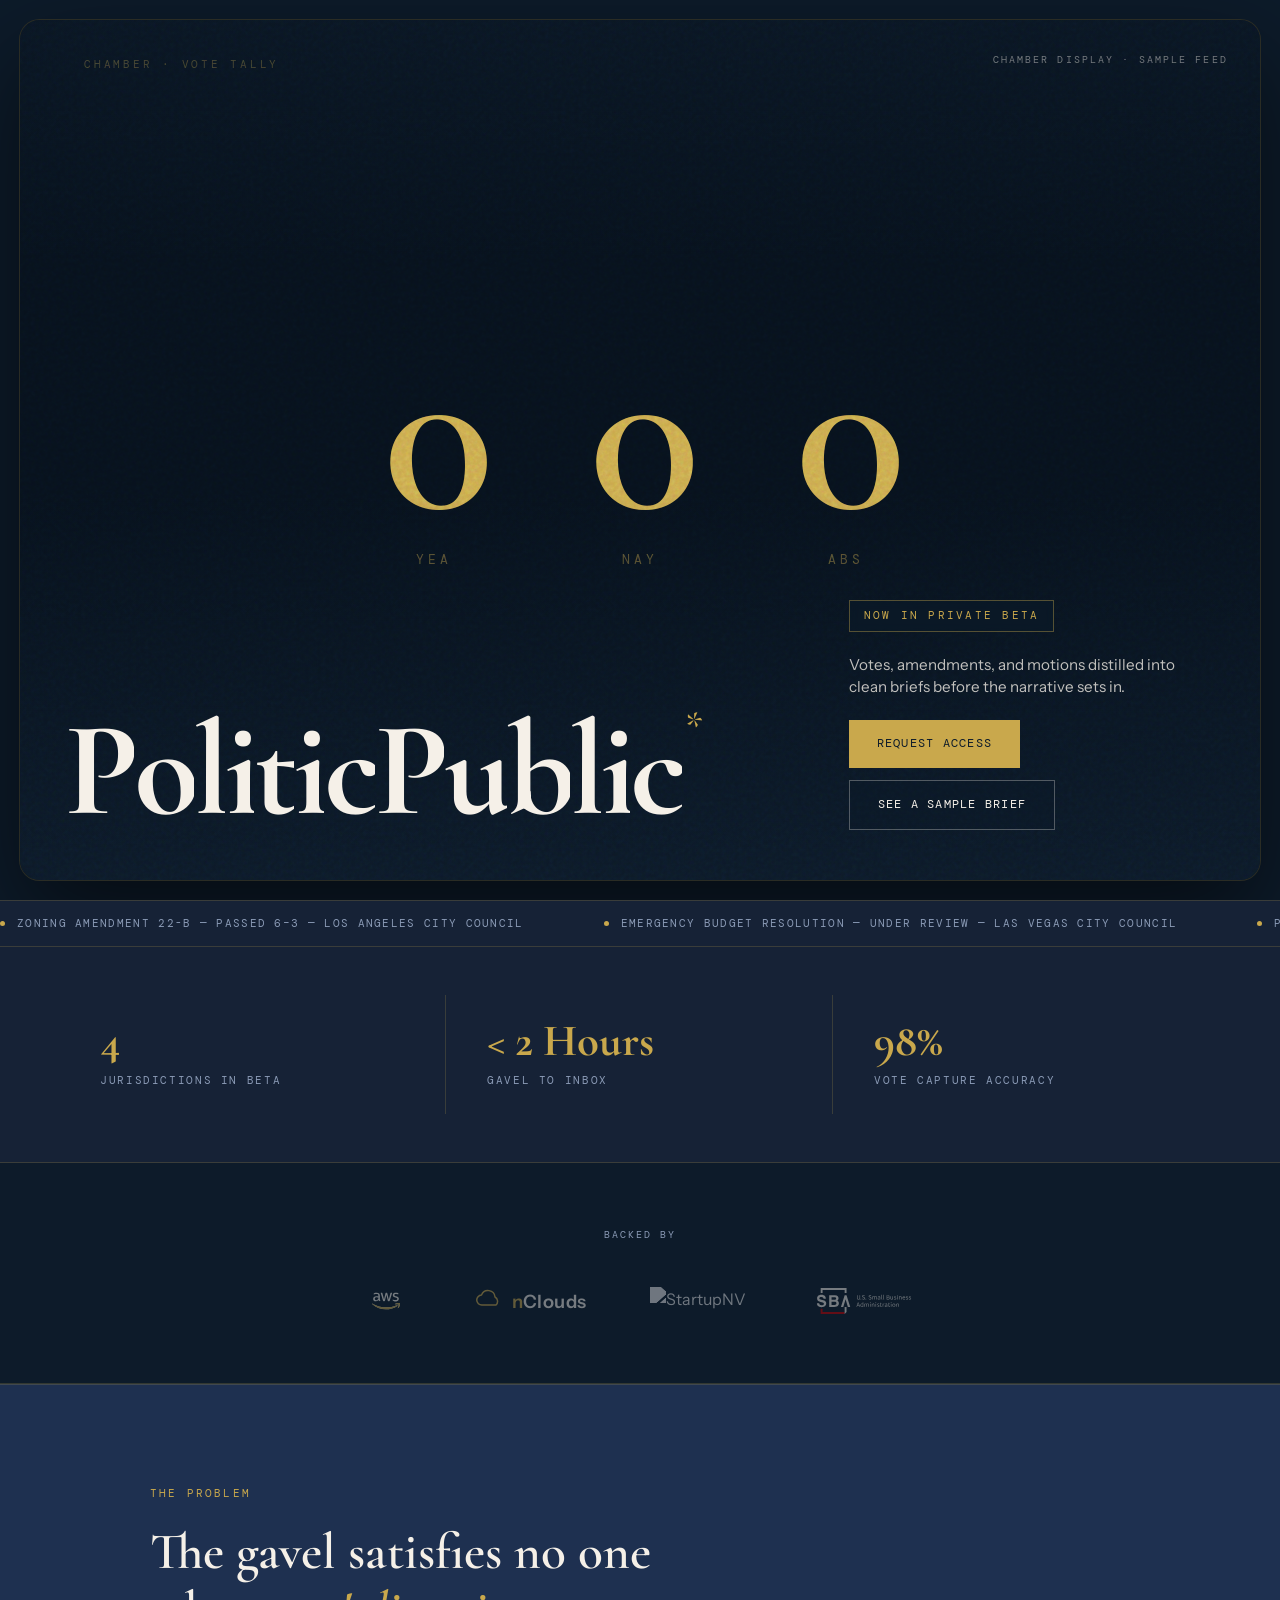
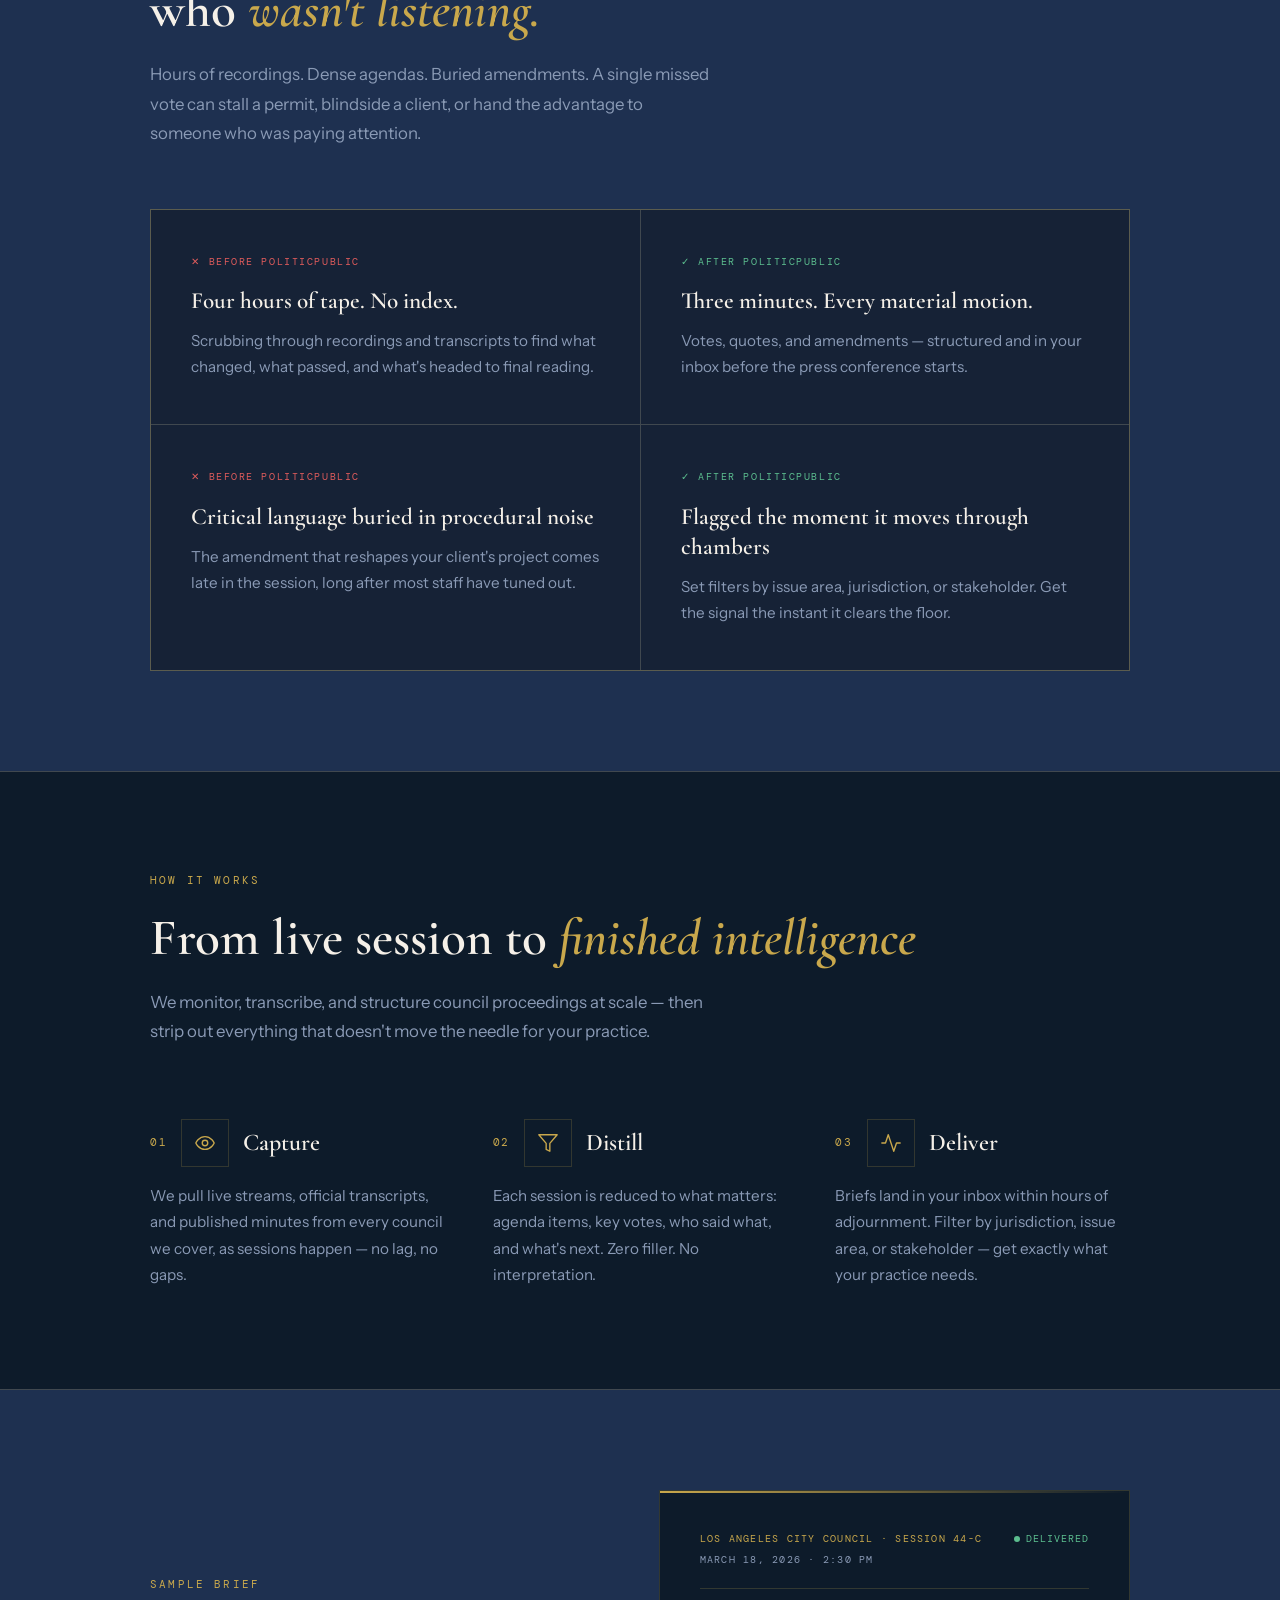
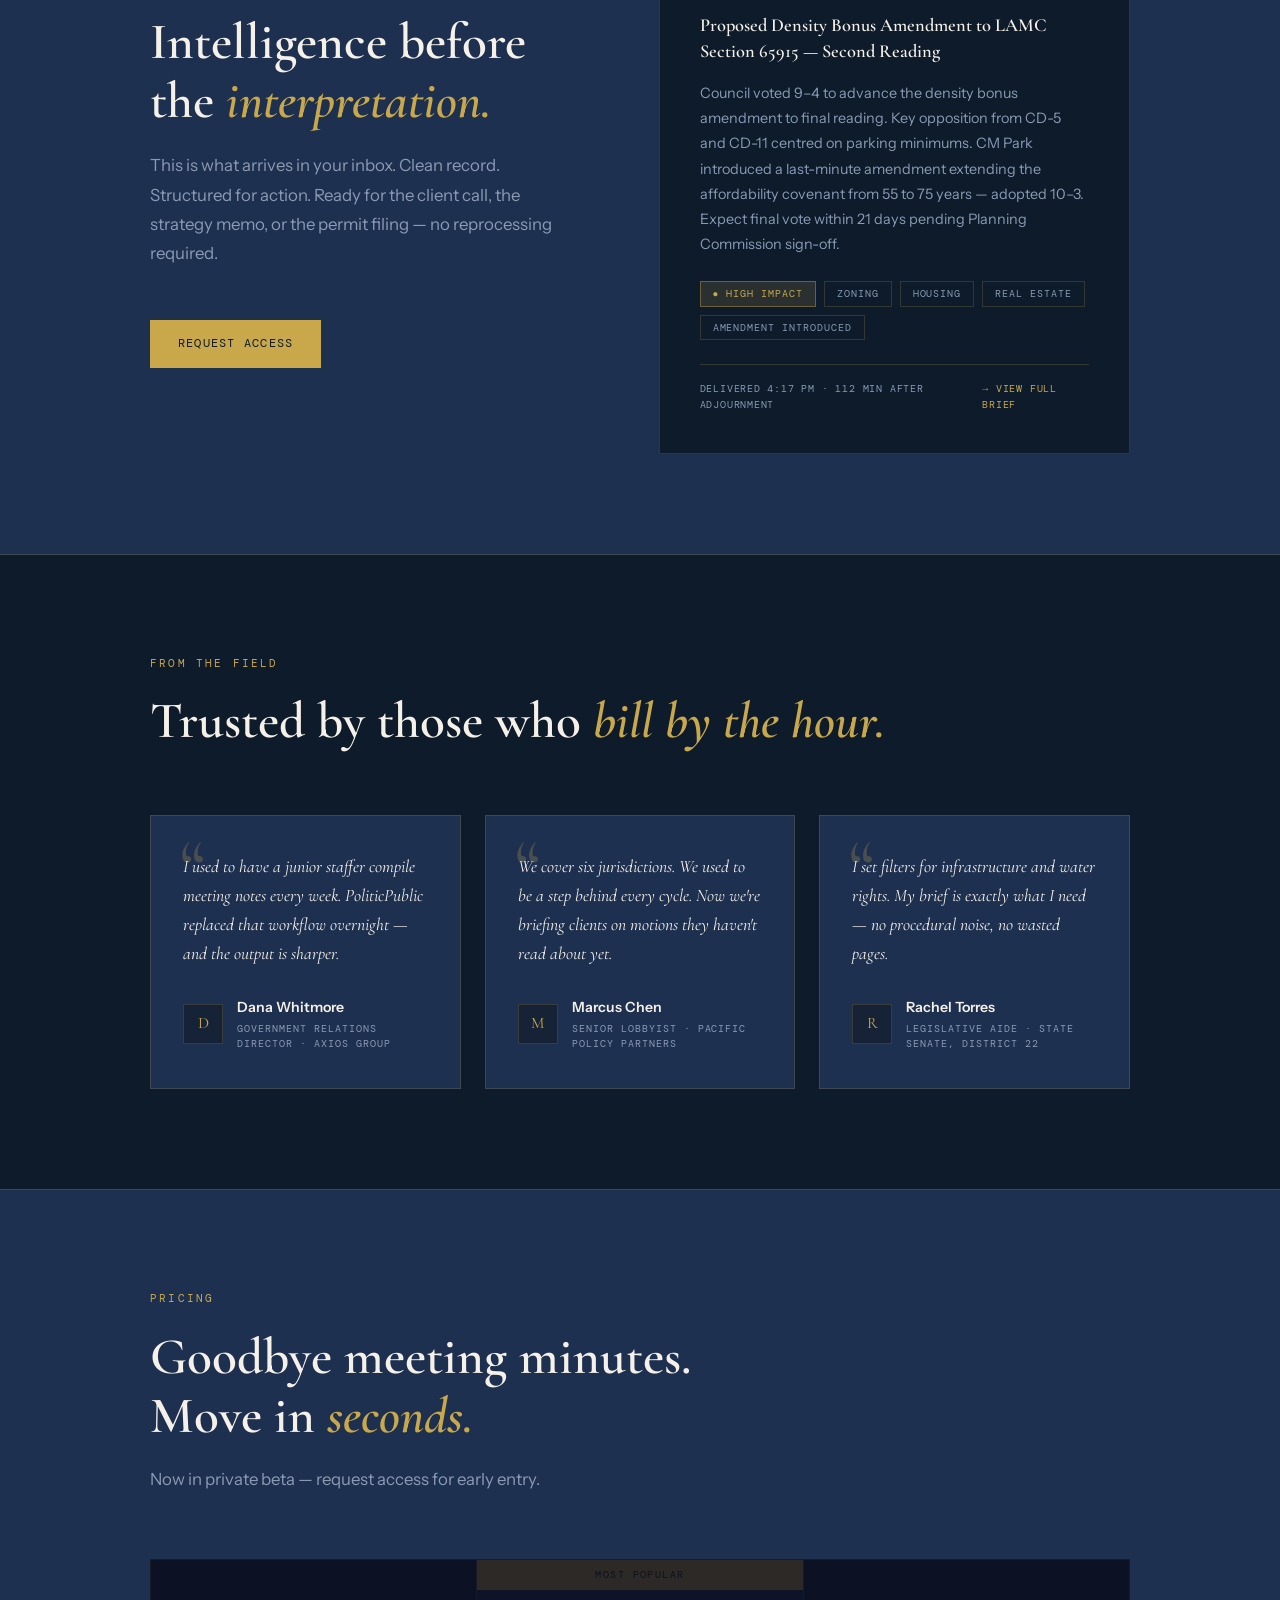
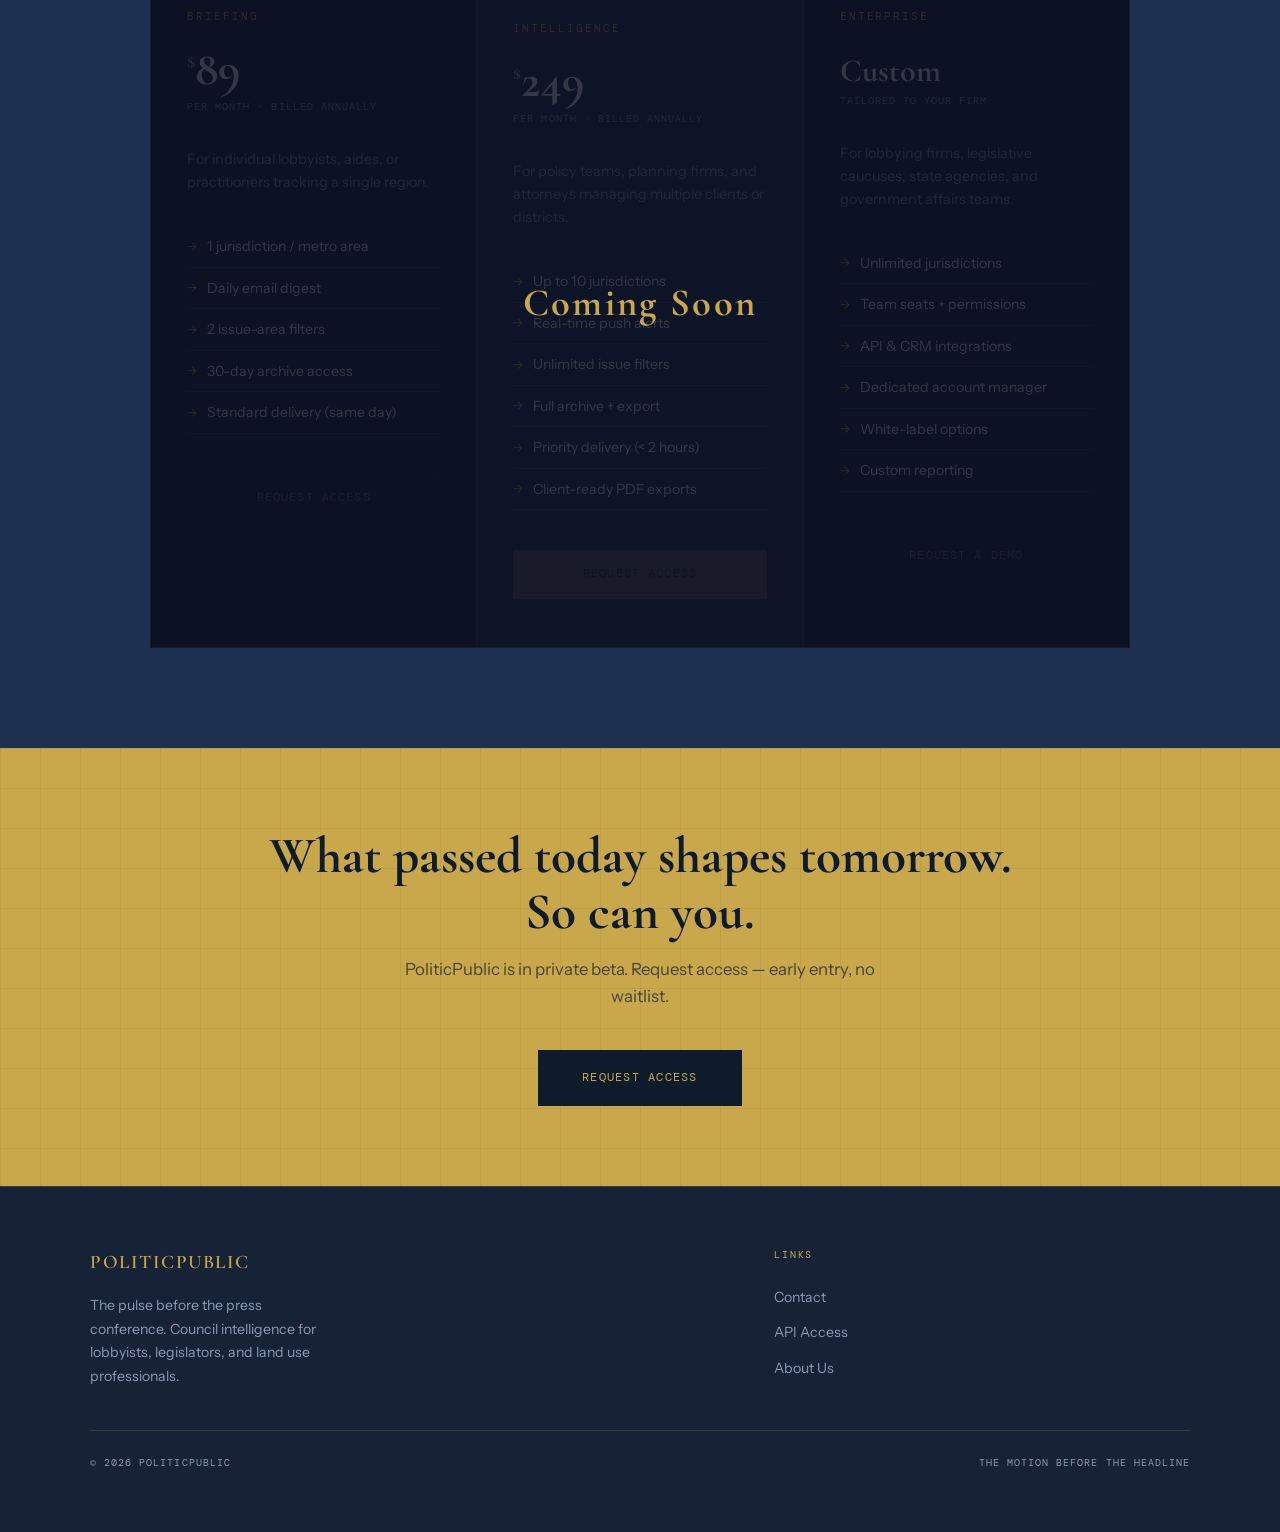
==== commit 53426f3d: "feat(hero): refactor nav reveal behavior and wordmark layout - Replace scroll-triggered nav state wi" ====
--- a/index.html
+++ b/index.html
@@ -58,6 +58,7 @@
 }
 
 /* ── NAV ── */
+/* Hidden over the hero; slides in once you scroll past the fold. */
 nav {
   position: fixed;
   top: 0; left: 0; right: 0;
@@ -66,15 +67,16 @@
   align-items: center;
   justify-content: space-between;
   padding: 20px clamp(20px, 3.5vw, 56px);
-  background: transparent;
-  transition: background 0.3s ease, backdrop-filter 0.3s ease, border-color 0.3s ease;
-  border-bottom: 1px solid transparent;
-}
-nav.is-scrolled {
   background: rgba(13,27,42,0.85);
   backdrop-filter: blur(16px);
   -webkit-backdrop-filter: blur(16px);
-  border-bottom-color: var(--border);
+  border-bottom: 1px solid var(--border);
+  transform: translateY(-100%);
+  transition: transform 0.4s cubic-bezier(0.22, 1, 0.36, 1);
+  will-change: transform;
+}
+nav.is-revealed {
+  transform: translateY(0);
 }
 
 .nav-logo {
@@ -199,22 +201,24 @@
   position: relative;
   font-family: var(--serif);
   font-weight: 700;
-  font-size: clamp(64px, 14vw, 240px);
-  line-height: 0.85;
-  letter-spacing: -0.05em;
+  font-size: clamp(60px, 10.5vw, 186px);
+  line-height: 0.95;
+  letter-spacing: -0.04em;
   color: var(--cream);
   margin: 0;
   display: block;
 }
 
 .hero-wordmark .wm-line {
-  display: block;
+  display: inline-block;
   position: relative;
   white-space: nowrap;
-}
-
+  vertical-align: top;
+}
+
+/* visual gap between the two words on the same line */
 .hero-wordmark .wm-line + .wm-line {
-  margin-top: -0.05em;
+  margin-left: 0.25em;
 }
 
 .hero-wordmark .wm-letter {
@@ -1266,7 +1270,7 @@
     padding: 24px;
   }
   .hero-side { max-width: none; }
-  .hero-wordmark { font-size: clamp(56px, 18vw, 140px); }
+  .hero-wordmark { font-size: clamp(51px, 13.5vw, 108px); }
   .stats-bar { grid-template-columns: 1fr 1fr; padding: 24px; }
   .section-inner { padding: 60px 24px; }
   .pain-grid { grid-template-columns: 1fr; }
@@ -1310,12 +1314,11 @@
 
     <div class="hero-content">
       <h1 class="hero-wordmark" aria-label="PoliticPublic">
-        <span class="wm-line" data-word="Politic"></span>
-        <span class="wm-line" data-word="Public" data-star="1"></span>
+        <span class="wm-line" data-word="PoliticPublic" data-star="1"></span>
       </h1>
       <div class="hero-side">
         <div class="hero-tag">Now in Private Beta</div>
-        <p class="hero-sub">The record moves fast. We read it faster. Votes, amendments, and motions distilled into clean briefs before the narrative sets in.</p>
+        <p class="hero-sub">Votes, amendments, and motions distilled into clean briefs before the narrative sets in.</p>
         <div class="hero-actions">
           <a href="#plans" class="btn-primary request-access-btn">Request Access</a>
           <a href="#sample" class="btn-secondary">See a Sample Brief</a>
@@ -1773,15 +1776,18 @@
 
 document.querySelectorAll('.stat-item, .pain-card, .step, .plan, .testimonial').forEach(el => observer.observe(el));
 
-// Nav: add scrolled state once you've moved past the hero gutter
+// Nav: hidden above the hero, reveals once user scrolls past the fold.
 (function(){
   var navEl = document.querySelector('nav');
   if (!navEl) return;
   function onScroll() {
-    if (window.scrollY > 40) navEl.classList.add('is-scrolled');
-    else navEl.classList.remove('is-scrolled');
+    // Reveal when scroll passes ~70% of the viewport height (past the hero).
+    var threshold = window.innerHeight * 0.7;
+    if (window.scrollY > threshold) navEl.classList.add('is-revealed');
+    else navEl.classList.remove('is-revealed');
   }
   window.addEventListener('scroll', onScroll, { passive: true });
+  window.addEventListener('resize', onScroll);
   onScroll();
 })();
 
@@ -1926,24 +1932,28 @@
     { kind: 'quote',    dur: 3200, idx: 3 }
   ];
 
+  // Each shot is a layer that fills the frame with the meta label
+  // pinned to the top-left corner and the actual content centered on
+  // both axes. Shots build by calling `shotRoot()`, appending one
+  // `metaLine(text)` (positioned absolutely so it doesn't push the
+  // content off-center), and then appending whatever they want as the
+  // centerpiece — that piece will sit dead-center thanks to the flex
+  // container below.
   function shotRoot() {
     var d = document.createElement('div');
-    d.style.cssText = 'position:absolute;inset:0;padding:clamp(40px,5vw,100px) clamp(40px,5vw,100px);color:' + PRIMARY + ';font-family:' + FONT_MONO + ';box-sizing:border-box;';
+    d.style.cssText = 'position:absolute;inset:0;color:' + PRIMARY + ';font-family:' + FONT_MONO + ';box-sizing:border-box;display:flex;flex-direction:column;align-items:center;justify-content:center;padding:clamp(80px,8vh,140px) clamp(40px,5vw,100px);';
     return d;
   }
 
   function metaLine(text) {
     var d = document.createElement('div');
-    d.style.cssText = 'font-family:' + FONT_MONO + ';font-size:clamp(11px,0.85vw,14px);letter-spacing:0.25em;color:' + PRIMARY_DIM + ';margin-bottom:clamp(20px,2.5vw,40px);text-transform:uppercase;';
+    d.style.cssText = 'position:absolute;top:clamp(28px,4vh,52px);left:clamp(40px,5vw,100px);font-family:' + FONT_MONO + ';font-size:clamp(11px,0.85vw,14px);letter-spacing:0.25em;color:' + PRIMARY_DIM + ';text-transform:uppercase;';
     d.textContent = text;
     return d;
   }
 
   function ShotVoteTally() {
     var root = shotRoot();
-    root.style.display = 'flex';
-    root.style.flexDirection = 'column';
-    root.style.justifyContent = 'center';
     root.appendChild(metaLine('CHAMBER \u00B7 VOTE TALLY'));
     var grid = document.createElement('div');
     grid.style.cssText = 'display:flex;gap:clamp(40px,8vw,140px);align-items:flex-end;';
@@ -1951,7 +1961,7 @@
     var nums = [];
     for (var i = 0; i < 3; i++) {
       var cell = document.createElement('div');
-      cell.style.cssText = 'display:flex;flex-direction:column;align-items:flex-start;';
+      cell.style.cssText = 'display:flex;flex-direction:column;align-items:center;';
       var num = document.createElement('div');
       num.style.cssText = 'font-family:' + FONT_DISPLAY + ';font-size:clamp(120px,18vw,280px);line-height:0.9;font-weight:600;color:' + PRIMARY + ';font-variant-numeric:tabular-nums;letter-spacing:-0.04em;';
       num.textContent = '0';
@@ -2012,16 +2022,12 @@
 
   function ShotMotionPassed() {
     var root = shotRoot();
-    root.style.display = 'flex';
-    root.style.flexDirection = 'column';
-    root.style.justifyContent = 'center';
-    root.style.alignItems = 'flex-start';
     root.appendChild(metaLine('MOTION'));
     var big = document.createElement('div');
-    big.style.cssText = 'font-family:' + FONT_DISPLAY + ';font-size:clamp(120px,18vw,300px);line-height:0.85;font-weight:600;color:' + PRIMARY + ';letter-spacing:-0.05em;opacity:0;';
+    big.style.cssText = 'font-family:' + FONT_DISPLAY + ';font-size:clamp(120px,18vw,300px);line-height:0.85;font-weight:600;color:' + PRIMARY + ';letter-spacing:-0.05em;opacity:0;text-align:center;';
     big.textContent = 'PASSED';
     var sub = document.createElement('div');
-    sub.style.cssText = 'font-family:' + FONT_MONO + ';font-size:clamp(13px,1.1vw,18px);letter-spacing:0.3em;color:' + PRIMARY_DIM + ';margin-top:clamp(14px,1.5vw,22px);opacity:0;';
+    sub.style.cssText = 'font-family:' + FONT_MONO + ';font-size:clamp(13px,1.1vw,18px);letter-spacing:0.3em;color:' + PRIMARY_DIM + ';margin-top:clamp(14px,1.5vw,22px);opacity:0;text-align:center;';
     sub.textContent = '7 \u2014 2 \u00B7 CARRIED';
     root.appendChild(big);
     root.appendChild(sub);
@@ -2115,15 +2121,12 @@
 
   function ShotTimer() {
     var root = shotRoot();
-    root.style.display = 'flex';
-    root.style.flexDirection = 'column';
-    root.style.justifyContent = 'center';
     root.appendChild(metaLine('PUBLIC COMMENT \u00B7 TIME REMAINING'));
     var big = document.createElement('div');
-    big.style.cssText = 'font-family:' + FONT_DISPLAY + ';font-size:clamp(140px,22vw,360px);line-height:0.85;font-weight:500;color:' + PRIMARY + ';letter-spacing:-0.05em;font-variant-numeric:tabular-nums;';
+    big.style.cssText = 'font-family:' + FONT_DISPLAY + ';font-size:clamp(140px,22vw,360px);line-height:0.85;font-weight:500;color:' + PRIMARY + ';letter-spacing:-0.05em;font-variant-numeric:tabular-nums;text-align:center;';
     big.textContent = '180';
     var sub = document.createElement('div');
-    sub.style.cssText = 'font-family:' + FONT_MONO + ';font-size:clamp(12px,1vw,16px);letter-spacing:0.3em;color:' + PRIMARY_DIM + ';margin-top:clamp(8px,1vw,16px);';
+    sub.style.cssText = 'font-family:' + FONT_MONO + ';font-size:clamp(12px,1vw,16px);letter-spacing:0.3em;color:' + PRIMARY_DIM + ';margin-top:clamp(8px,1vw,16px);text-align:center;';
     sub.textContent = 'SECONDS';
     root.appendChild(big);
     root.appendChild(sub);
@@ -2188,12 +2191,9 @@
 
   function ShotQuote(idx) {
     var root = shotRoot();
-    root.style.display = 'flex';
-    root.style.flexDirection = 'column';
-    root.style.justifyContent = 'center';
     root.appendChild(metaLine('FROM THE FLOOR'));
     var q = document.createElement('div');
-    q.style.cssText = 'font-family:' + FONT_DISPLAY + ';font-size:clamp(40px,6vw,96px);line-height:1.1;font-weight:500;color:' + PRIMARY + ';letter-spacing:-0.01em;max-width:min(1100px,80vw);font-style:italic;';
+    q.style.cssText = 'font-family:' + FONT_DISPLAY + ';font-size:clamp(40px,6vw,96px);line-height:1.1;font-weight:500;color:' + PRIMARY + ';letter-spacing:-0.01em;max-width:min(1100px,80vw);font-style:italic;text-align:center;';
     q.textContent = '';
     root.appendChild(q);
     var full = QUOTES[idx % QUOTES.length];
@@ -2211,9 +2211,6 @@
 
   function ShotDonut() {
     var root = shotRoot();
-    root.style.display = 'flex';
-    root.style.flexDirection = 'column';
-    root.style.justifyContent = 'center';
     root.appendChild(metaLine('VOTE COMPOSITION'));
     var wrap = document.createElement('div');
     wrap.style.cssText = 'display:flex;align-items:center;gap:clamp(32px,5vw,80px);';
@@ -2274,9 +2271,6 @@
 
   function ShotTimeline() {
     var root = shotRoot();
-    root.style.display = 'flex';
-    root.style.flexDirection = 'column';
-    root.style.justifyContent = 'center';
     root.appendChild(metaLine('SESSION TIMELINE'));
     var wrap = document.createElement('div');
     wrap.style.cssText = 'position:relative;width:min(1000px,80vw);height:clamp(80px,10vw,140px);';
@@ -2306,16 +2300,13 @@
 
   function ShotStat(idx) {
     var root = shotRoot();
-    root.style.display = 'flex';
-    root.style.flexDirection = 'column';
-    root.style.justifyContent = 'center';
     var s = STATS[idx % STATS.length];
     root.appendChild(metaLine('CHAMBER METRIC'));
     var big = document.createElement('div');
-    big.style.cssText = 'font-family:' + FONT_DISPLAY + ';font-size:clamp(140px,22vw,380px);line-height:0.85;font-weight:500;color:' + PRIMARY + ';letter-spacing:-0.05em;opacity:0;';
+    big.style.cssText = 'font-family:' + FONT_DISPLAY + ';font-size:clamp(140px,22vw,380px);line-height:0.85;font-weight:500;color:' + PRIMARY + ';letter-spacing:-0.05em;opacity:0;text-align:center;';
     big.textContent = s.value;
     var lbl = document.createElement('div');
-    lbl.style.cssText = 'font-family:' + FONT_MONO + ';font-size:clamp(13px,1.1vw,18px);letter-spacing:0.3em;color:' + PRIMARY_DIM + ';margin-top:clamp(12px,1.4vw,20px);opacity:0;';
+    lbl.style.cssText = 'font-family:' + FONT_MONO + ';font-size:clamp(13px,1.1vw,18px);letter-spacing:0.3em;color:' + PRIMARY_DIM + ';margin-top:clamp(12px,1.4vw,20px);opacity:0;text-align:center;';
     lbl.textContent = s.label;
     root.appendChild(big);
     root.appendChild(lbl);
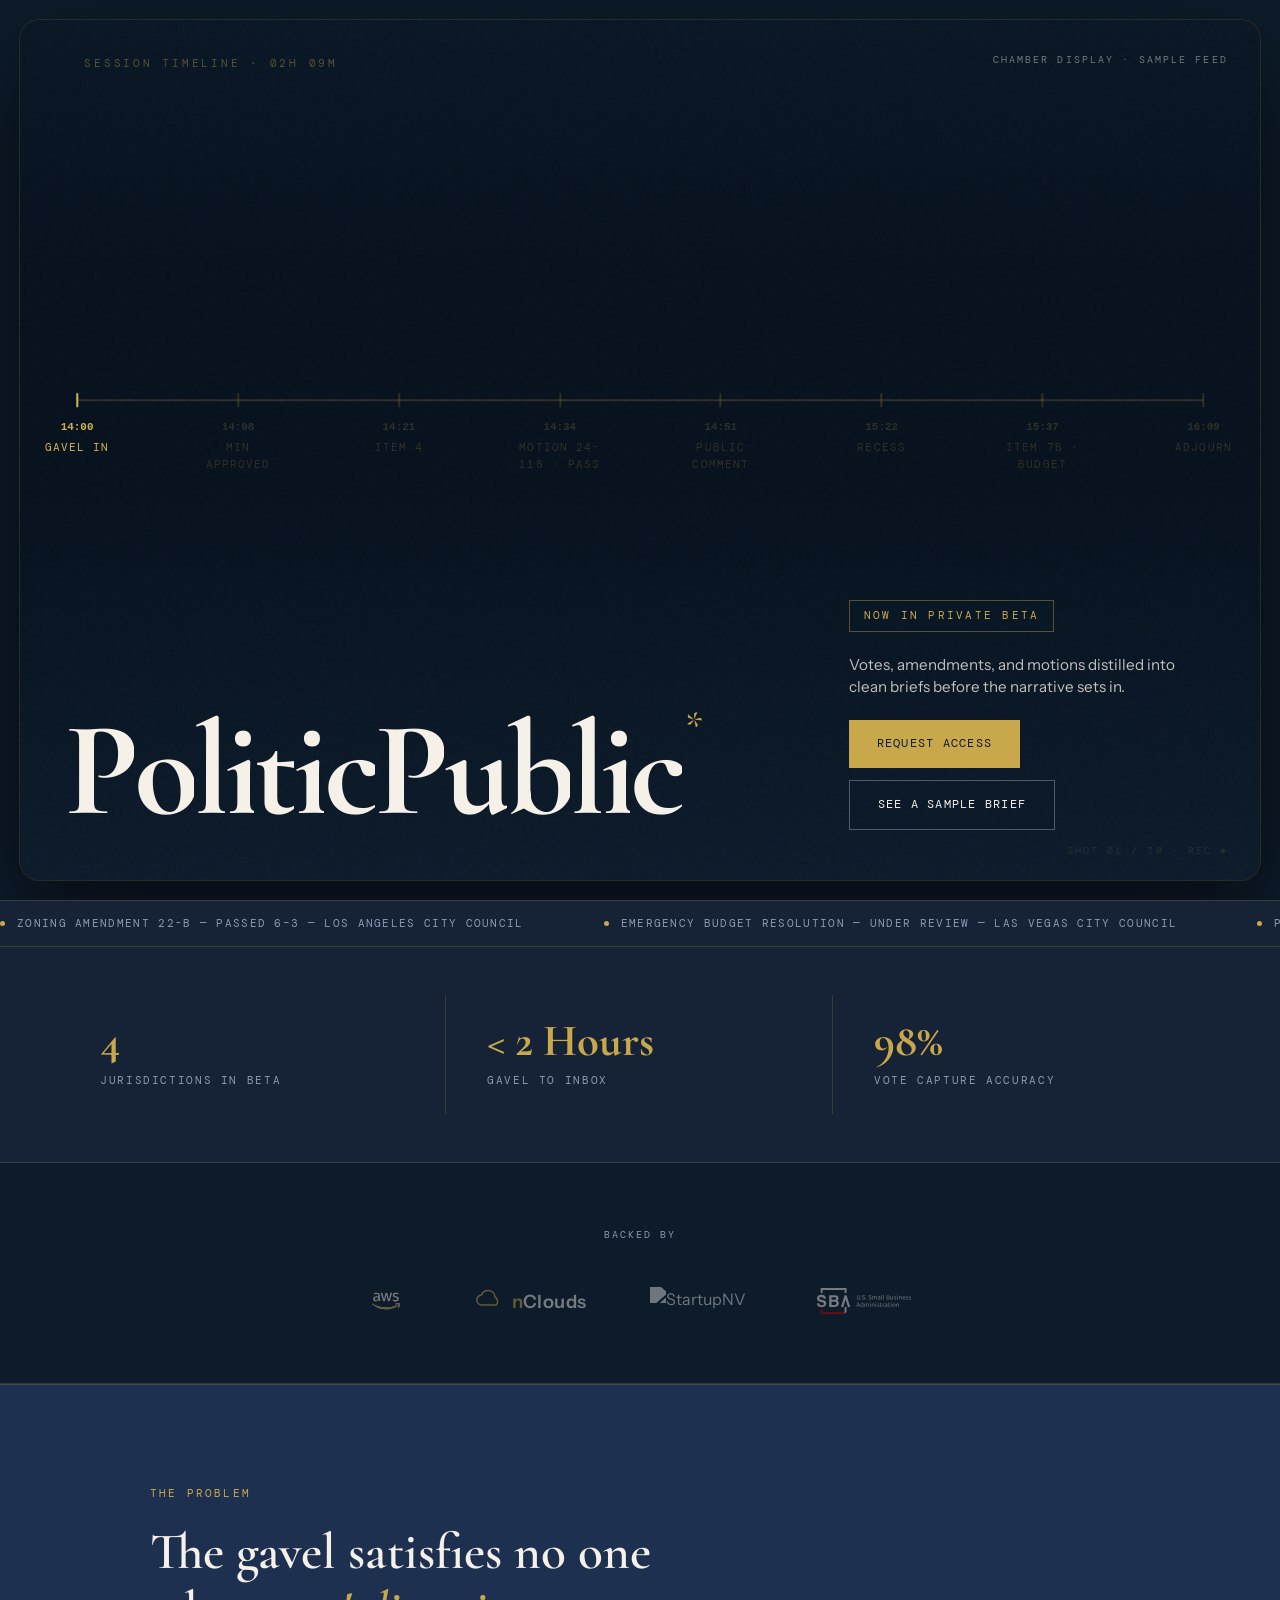
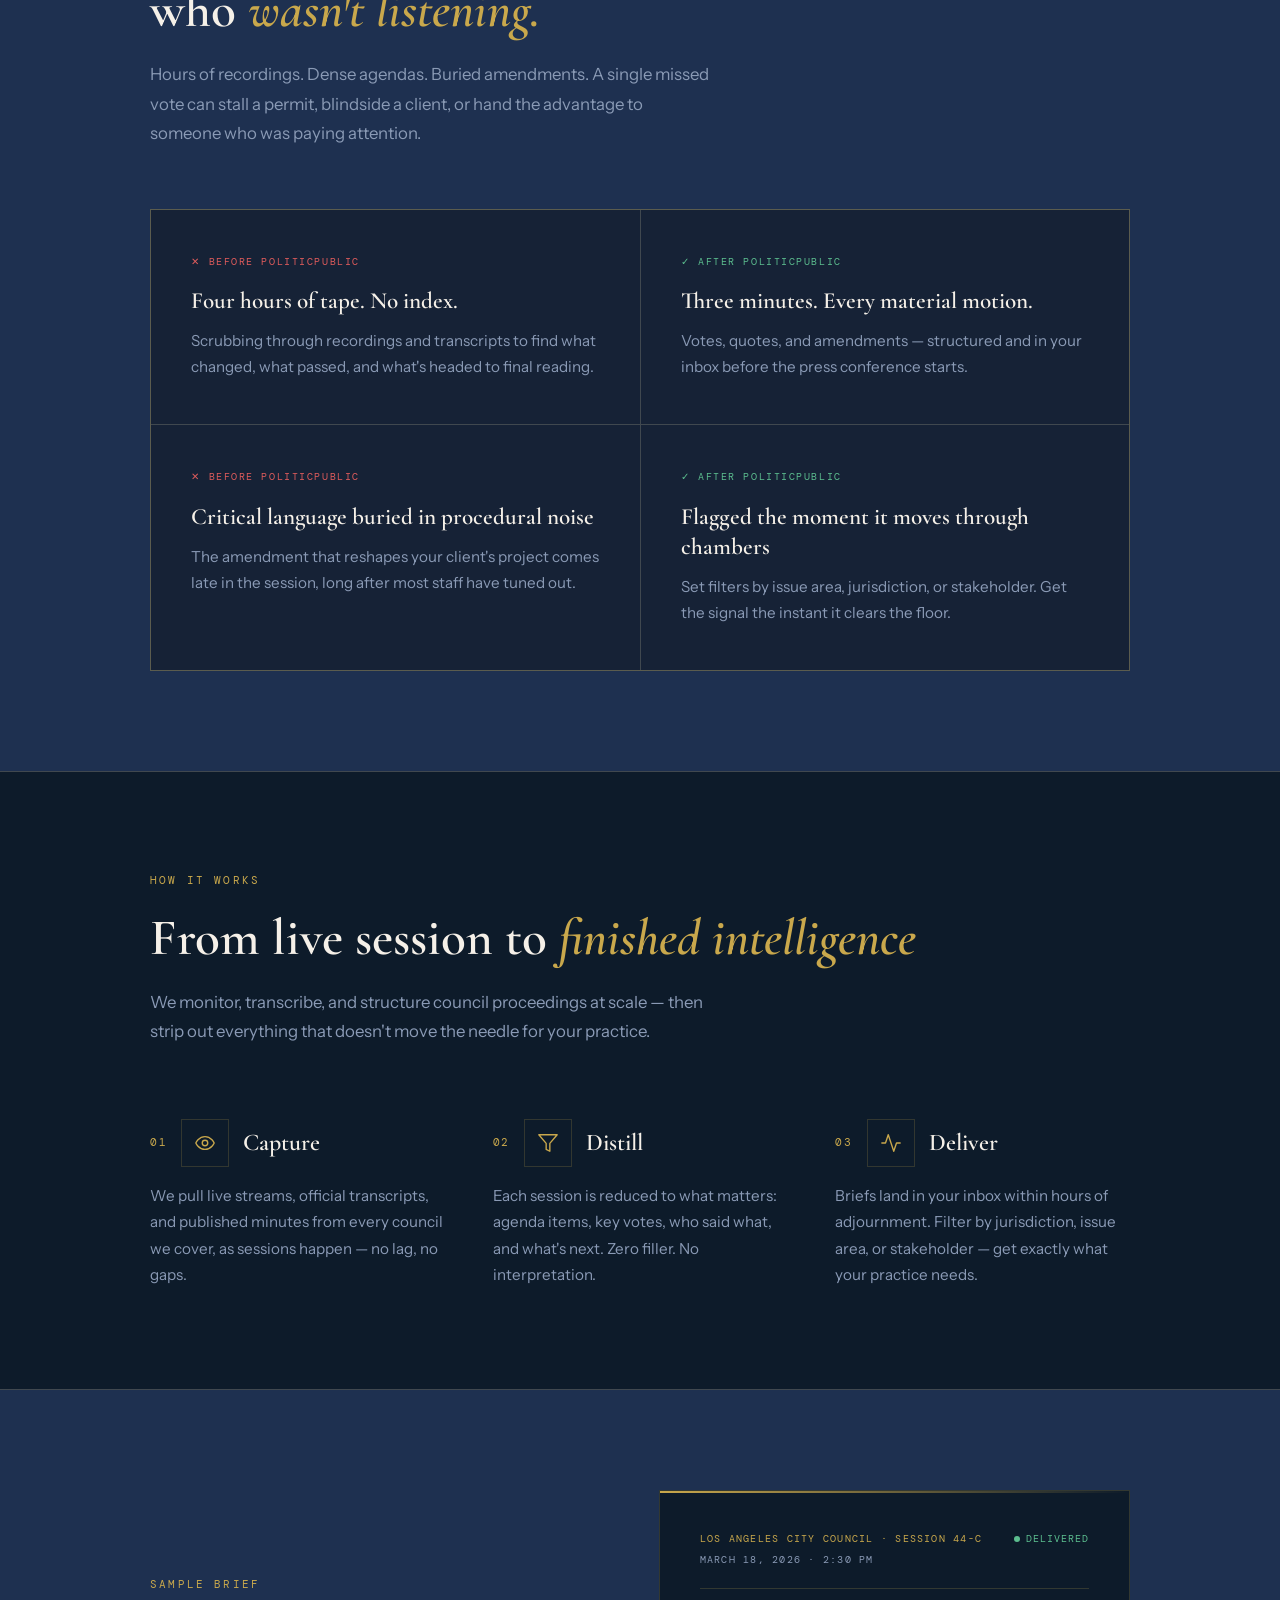
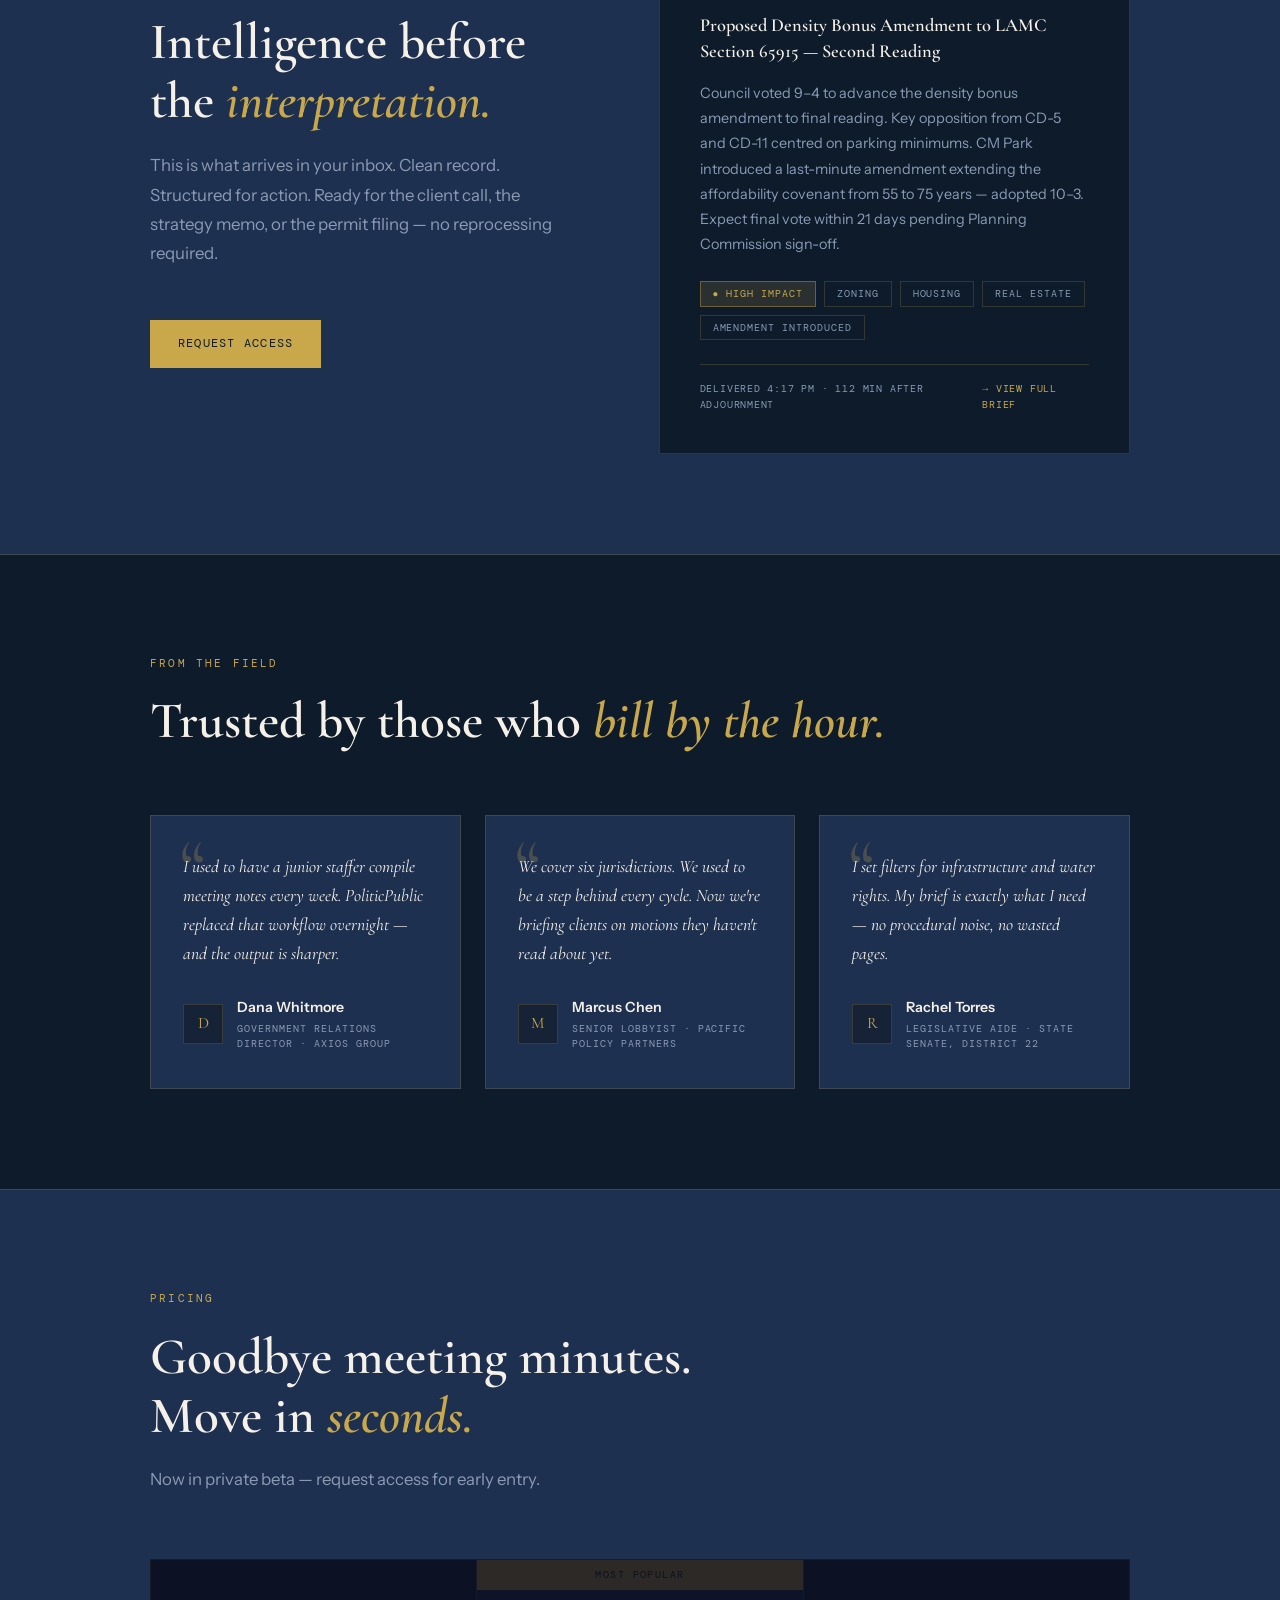
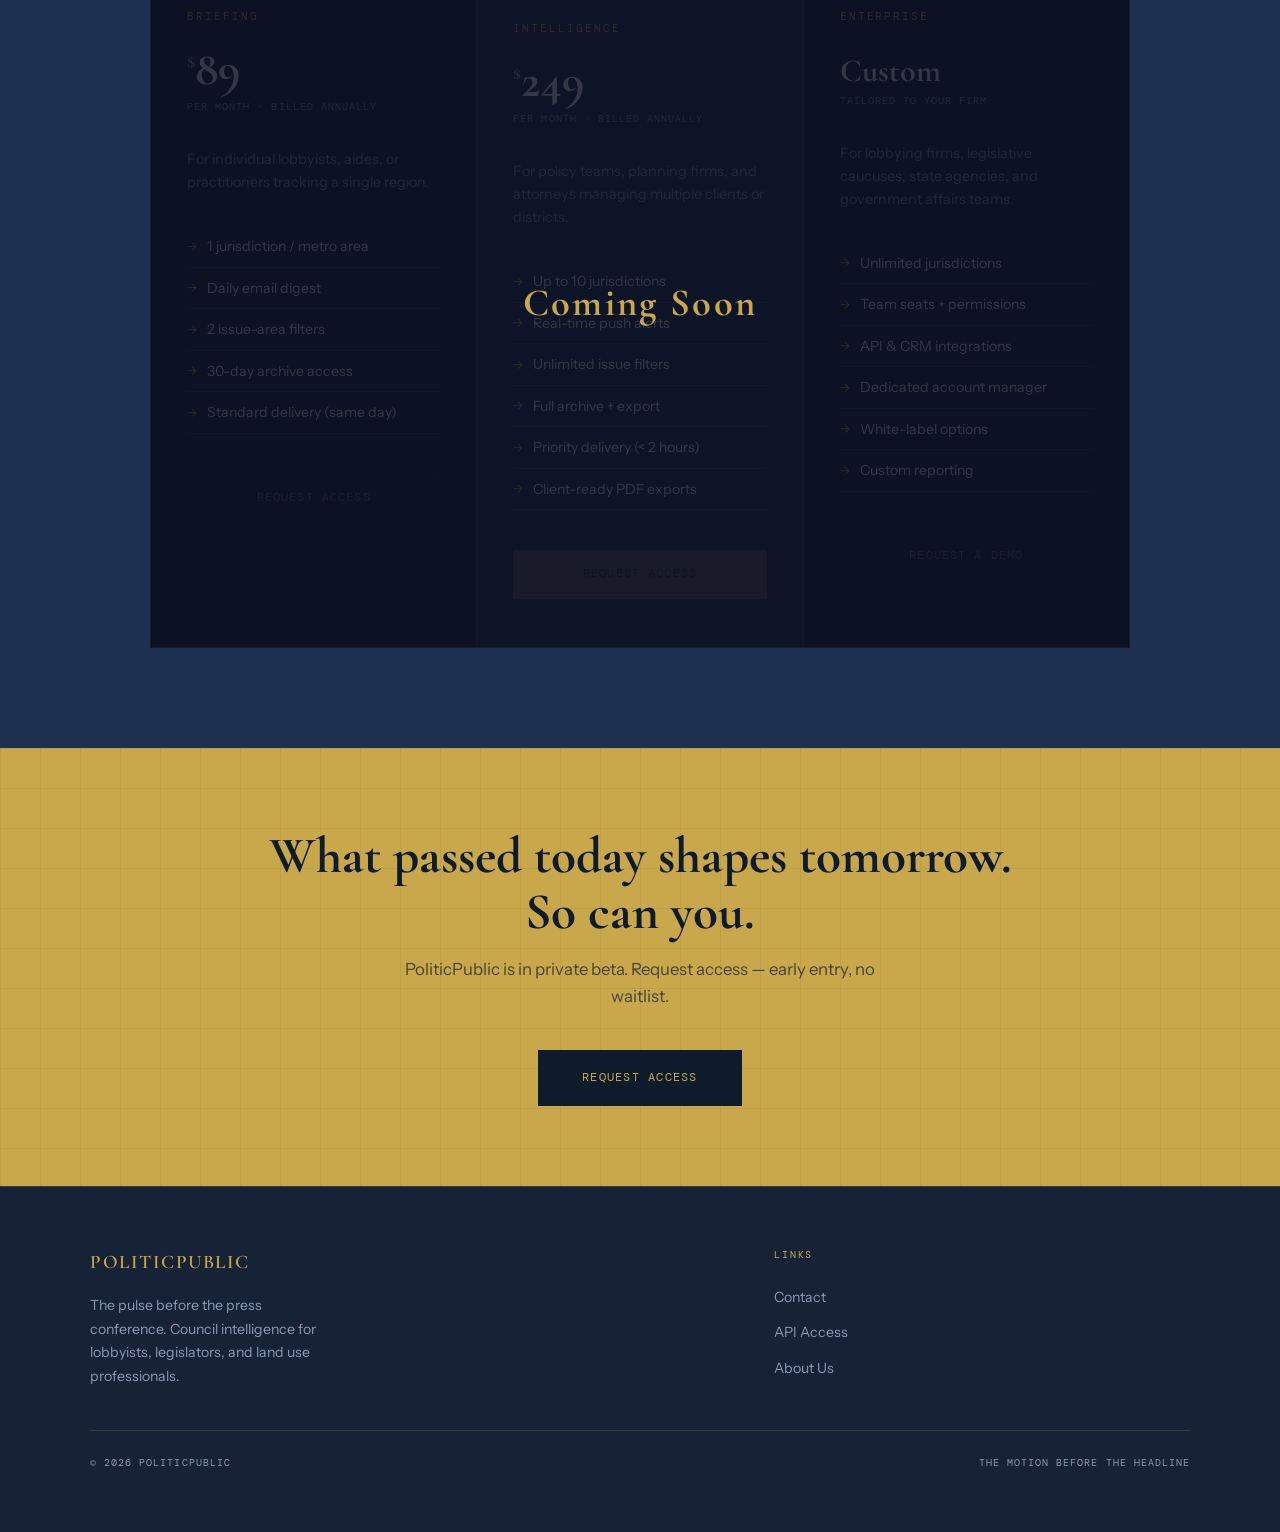
==== commit a6e52179: "feat(hero): update montage data sets and animation helpers - Replace council roll call names with ne" ====
--- a/index.html
+++ b/index.html
@@ -1822,563 +1822,598 @@
   });
 })();
 
-// Hero ambient council-meeting montage (vanilla port of supplied JSX)
+// Hero ambient council-meeting montage (vanilla port of animation/montage.jsx).
+// Data sets, shot internals, durations, and play order are matched 1:1 to the
+// reference. Integration bits at the bottom (IntersectionObserver, visibility,
+// reduced-motion handling) are added for the production hero — they don't exist
+// in the reference but are required to play nicely with the rest of the page.
 (function(){
   var mount = document.getElementById('heroMontage');
   if (!mount) return;
 
   var PRIMARY = '#c9a84c';
-  var PRIMARY_DIM = 'rgba(201,168,76,0.45)';
-  var PRIMARY_FAINT = 'rgba(201,168,76,0.12)';
+  var PRIMARY_DIM = 'rgba(201,168,76,0.55)';
+  var PRIMARY_FAINT = 'rgba(201,168,76,0.18)';
   var FONT_DISPLAY = "'Cormorant Garamond', Georgia, serif";
   var FONT_MONO = "'DM Mono', ui-monospace, monospace";
 
+  // ── DATA (mirrors animation/montage.jsx) ──────────────────────────────────
+
   var ROLL = [
-    { name: 'ALDERMAN HAYES',     status: 'YEA' },
-    { name: 'ALDERWOMAN PATEL',   status: 'YEA' },
-    { name: 'ALDERMAN OKONKWO',   status: 'YEA' },
-    { name: 'ALDERWOMAN REYES',   status: 'NAY' },
-    { name: 'ALDERMAN TANAKA',    status: 'YEA' },
-    { name: 'ALDERWOMAN BRENNAN', status: 'YEA' },
-    { name: 'ALDERMAN VOSS',      status: 'NAY' },
-    { name: 'ALDERWOMAN CHEN',    status: 'ABS' },
-    { name: 'ALDERMAN KAUR',      status: 'YEA' },
-    { name: 'ALDERWOMAN MORALES', status: 'YEA' }
+    ['CHEN, M.', 'YEA'],
+    ['OKAFOR, R.', 'YEA'],
+    ['RAVENSCROFT, J.', 'NAY'],
+    ['ALMEIDA, P.', 'YEA'],
+    ['TANAKA, S.', 'ABS'],
+    ['FERRIS, D.', 'YEA'],
+    ['NWAMBE, A.', 'YEA'],
+    ['KOSZINSKI, V.', 'NAY'],
+    ['ALARIO, F.', 'YEA'],
+    ['BHARGAVA, K.', 'YEA']
   ];
 
   var BUDGET = [
-    { dept: 'PUBLIC WORKS',  amount: '$14.2M', pct: 0.74 },
-    { dept: 'POLICE & FIRE', amount: '$31.8M', pct: 1.00 },
-    { dept: 'PARKS & REC',   amount: '$6.4M',  pct: 0.34 },
-    { dept: 'HOUSING',       amount: '$11.9M', pct: 0.62 },
-    { dept: 'TRANSIT',       amount: '$9.7M',  pct: 0.51 },
-    { dept: 'CONTINGENCY',   amount: '$3.1M',  pct: 0.16 }
+    { label: 'PUBLIC WORKS', v: 0.82 },
+    { label: 'PARKS & REC',  v: 0.31 },
+    { label: 'TRANSIT',      v: 0.66 },
+    { label: 'HOUSING',      v: 0.94 },
+    { label: 'POLICE',       v: 0.71 },
+    { label: 'LIBRARIES',    v: 0.18 }
   ];
 
   var TOPICS = [
-    'ZONING AMENDMENT 22-B',
-    'CONFLICT OF INTEREST DISCLOSURE',
-    'EMERGENCY BUDGET RESOLUTION',
-    'TENANT PROTECTION ACT',
-    'INFRASTRUCTURE BOND MEASURE',
-    'PERMIT FEE SCHEDULE',
-    'WILDFIRE MITIGATION FUND',
-    'TRANSIT EXPANSION STUDY',
-    'EXECUTIVE SESSION REQUEST'
+    'AFFORDABLE HOUSING',
+    'BIKE LANE EXPANSION',
+    'WATER MAIN REPLACEMENT',
+    'TENANT PROTECTIONS',
+    'MINIMUM WAGE',
+    'ZONING REFORM',
+    'CLIMATE RESILIENCE',
+    'LIBRARY HOURS',
+    'SHELTER FUNDING'
   ];
 
   var QUOTES = [
-    '"All those in favor, signify by aye."',
-    '"We owe our constituents a vote, not a delay."',
-    '"This chamber acts on evidence, not on noise."',
-    '"Let the minutes show the chair recused."'
+    '\u201CTHE MOTION TO AMEND IS BEFORE US\u2014\u201D',
+    '\u201C\u2014I YIELD MY TIME TO THE CHAIR.\u201D',
+    '\u201CALL THOSE IN FAVOR, SIGNIFY BY\u2014\u201D',
+    '\u201CTHE AYES HAVE IT. SO ORDERED.\u201D'
   ];
 
   var STATS = [
-    { value: '7-2',    label: 'MOTION CARRIED' },
-    { value: '47%',    label: 'TURNOUT' },
-    { value: '12',     label: 'AMENDMENTS' },
-    { value: '$77.1M', label: 'BUDGET CEILING' },
-    { value: '92%',    label: 'AGENDA COMPLETE' },
-    { value: '03:42',  label: 'SESSION ELAPSED' }
+    { n: '$31.4M', l: 'ALLOCATED TO HOUSING' },
+    { n: '+1,200', l: 'AFFORDABLE UNITS BY 2028' },
+    { n: '0.7%',   l: 'PROPERTY TAX INCREASE' },
+    { n: '47',     l: 'PUBLIC SPEAKERS HEARD' },
+    { n: '62,400', l: 'RESIDENTS IMPACTED' },
+    { n: '9\u20132',  l: 'FINAL VOTE COUNT' }
   ];
 
   var TRENDS = [
-    { label: 'YEA', values: [3,4,5,5,6,7,7,6,7,7,8,8] },
-    { label: 'NAY', values: [4,3,3,2,2,2,1,2,2,1,1,2] },
-    { label: 'ABS', values: [3,3,2,3,2,1,2,2,1,2,1,0] },
-    { label: 'AMD', values: [1,2,2,3,3,4,5,6,7,8,9,12] },
-    { label: 'PUB', values: [0,1,1,2,3,3,4,4,5,6,7,8] }
+    '311 COMPLAINTS \u00B7 TRANSIT',
+    '311 COMPLAINTS \u00B7 POTHOLES',
+    'RENT INDEX',
+    'PERMIT APPLICATIONS',
+    'EVICTION FILINGS'
   ];
 
-  function sparkPath(values, w, h) {
-    if (!values || values.length === 0) return '';
-    var max = Math.max.apply(null, values);
-    var min = Math.min.apply(null, values);
-    var range = max - min || 1;
-    var step = (values.length > 1) ? w / (values.length - 1) : 0;
-    var d = '';
-    for (var i = 0; i < values.length; i++) {
-      var x = i * step;
-      var y = h - ((values[i] - min) / range) * h;
-      d += (i === 0 ? 'M' : 'L') + x.toFixed(1) + ',' + y.toFixed(1) + ' ';
-    }
-    return d.trim();
-  }
+  var EVENTS = [
+    { t: '14:00', l: 'GAVEL IN' },
+    { t: '14:08', l: 'MIN APPROVED' },
+    { t: '14:21', l: 'ITEM 4' },
+    { t: '14:34', l: 'MOTION 24-118 \u00B7 PASS' },
+    { t: '14:51', l: 'PUBLIC COMMENT' },
+    { t: '15:22', l: 'RECESS' },
+    { t: '15:37', l: 'ITEM 7B \u00B7 BUDGET' },
+    { t: '16:09', l: 'ADJOURN' }
+  ];
+
+  // ── HELPERS ───────────────────────────────────────────────────────────────
 
   function clamp(v, lo, hi) { return Math.max(lo, Math.min(hi, v)); }
   function pad2(n) { return n < 10 ? '0' + n : String(n); }
 
-  var SHOT_LIST = [
-    { kind: 'tally',    dur: 2400, idx: 0 },
-    { kind: 'roll',     dur: 2200, idx: 0 },
-    { kind: 'topics',   dur: 1800, idx: 0 },
-    { kind: 'stat',     dur: 1400, idx: 0 },
-    { kind: 'budget',   dur: 2400, idx: 0 },
-    { kind: 'quote',    dur: 3200, idx: 0 },
-    { kind: 'timer',    dur: 2000, idx: 0 },
-    { kind: 'donut',    dur: 2200, idx: 0 },
-    { kind: 'map',      dur: 2000, idx: 0 },
-    { kind: 'trends',   dur: 2200, idx: 0 },
-    { kind: 'topics',   dur: 1600, idx: 1 },
-    { kind: 'stat',     dur: 1400, idx: 1 },
-    { kind: 'quote',    dur: 3200, idx: 1 },
-    { kind: 'passed',   dur: 1600, idx: 0 },
-    { kind: 'timeline', dur: 2400, idx: 0 },
-    { kind: 'stat',     dur: 1300, idx: 2 },
-    { kind: 'quote',    dur: 3200, idx: 2 },
-    { kind: 'roll',     dur: 1800, idx: 1 },
-    { kind: 'stat',     dur: 1300, idx: 3 },
-    { kind: 'quote',    dur: 3200, idx: 3 }
-  ];
-
-  // Each shot is a layer that fills the frame with the meta label
-  // pinned to the top-left corner and the actual content centered on
-  // both axes. Shots build by calling `shotRoot()`, appending one
-  // `metaLine(text)` (positioned absolutely so it doesn't push the
-  // content off-center), and then appending whatever they want as the
-  // centerpiece — that piece will sit dead-center thanks to the flex
-  // container below.
+  // Seed-based smooth wave path — matches the reference sparkPath exactly so
+  // each TRENDS line draws a unique but stable curve.
+  function sparkPath(seed, w, h) {
+    var pts = [];
+    for (var i = 0; i <= 40; i++) {
+      var x = (i / 40) * w;
+      var y = h / 2 + Math.sin(i * 0.3 + seed) * (h / 3) + Math.sin(i * 0.7 + seed * 2) * (h / 6);
+      pts.push(x.toFixed(1) + ',' + y.toFixed(1));
+    }
+    return 'M ' + pts.join(' L ');
+  }
+
+  // Each shot fills the frame with the meta labels pinned to corners and the
+  // actual content centered on both axes via flex.
   function shotRoot() {
     var d = document.createElement('div');
     d.style.cssText = 'position:absolute;inset:0;color:' + PRIMARY + ';font-family:' + FONT_MONO + ';box-sizing:border-box;display:flex;flex-direction:column;align-items:center;justify-content:center;padding:clamp(80px,8vh,140px) clamp(40px,5vw,100px);';
     return d;
   }
 
-  function metaLine(text) {
+  function makeMeta(text, side) {
     var d = document.createElement('div');
-    d.style.cssText = 'position:absolute;top:clamp(28px,4vh,52px);left:clamp(40px,5vw,100px);font-family:' + FONT_MONO + ';font-size:clamp(11px,0.85vw,14px);letter-spacing:0.25em;color:' + PRIMARY_DIM + ';text-transform:uppercase;';
+    var pos = side === 'right'
+      ? 'top:clamp(28px,4vh,52px);right:clamp(40px,5vw,100px);'
+      : side === 'foot'
+        ? 'bottom:clamp(28px,4vh,52px);left:clamp(40px,5vw,100px);'
+        : 'top:clamp(28px,4vh,52px);left:clamp(40px,5vw,100px);';
+    d.style.cssText = 'position:absolute;' + pos + 'font-family:' + FONT_MONO + ';font-size:clamp(11px,0.85vw,14px);letter-spacing:0.25em;color:' + PRIMARY_DIM + ';text-transform:uppercase;';
     d.textContent = text;
     return d;
   }
-
+  function metaLine(text)  { return makeMeta(text, 'left'); }
+  function metaRight(text) { return makeMeta(text, 'right'); }
+  function metaFoot(text)  { return makeMeta(text, 'foot'); }
+
+  // ── SHOTS ─────────────────────────────────────────────────────────────────
+
+  // Shot 1: vote tally — three big tabular numerals (YEA/NAY/ABS) ticking up
+  // with corner timestamp and a "—— PASSES ——" foot note.
   function ShotVoteTally() {
     var root = shotRoot();
-    root.appendChild(metaLine('CHAMBER \u00B7 VOTE TALLY'));
+    root.appendChild(metaLine('ROLL CALL \u00B7 MOTION 24-118'));
+    root.appendChild(metaRight('14:32:08'));
+    root.appendChild(metaFoot('\u2014\u2014 PASSES \u2014\u2014'));
     var grid = document.createElement('div');
     grid.style.cssText = 'display:flex;gap:clamp(40px,8vw,140px);align-items:flex-end;';
-    var labels = ['YEA', 'NAY', 'ABS'];
+    var labels = ['YEA', 'NAY', 'ABSTAIN'];
+    var colors = [PRIMARY, PRIMARY_DIM, PRIMARY_FAINT];
     var nums = [];
     for (var i = 0; i < 3; i++) {
       var cell = document.createElement('div');
-      cell.style.cssText = 'display:flex;flex-direction:column;align-items:center;';
+      cell.style.cssText = 'display:flex;flex-direction:column;align-items:center;color:' + colors[i] + ';';
       var num = document.createElement('div');
-      num.style.cssText = 'font-family:' + FONT_DISPLAY + ';font-size:clamp(120px,18vw,280px);line-height:0.9;font-weight:600;color:' + PRIMARY + ';font-variant-numeric:tabular-nums;letter-spacing:-0.04em;';
-      num.textContent = '0';
+      num.style.cssText = 'font-family:' + FONT_DISPLAY + ';font-size:clamp(120px,18vw,280px);line-height:0.9;font-weight:700;font-variant-numeric:tabular-nums;letter-spacing:-0.04em;';
+      num.textContent = '00';
       var lbl = document.createElement('div');
-      lbl.style.cssText = 'font-family:' + FONT_MONO + ';font-size:clamp(12px,1vw,16px);letter-spacing:0.3em;color:' + PRIMARY_DIM + ';margin-top:clamp(8px,1vw,14px);';
+      lbl.style.cssText = 'font-family:' + FONT_MONO + ';font-size:clamp(11px,0.9vw,15px);letter-spacing:0.3em;margin-top:clamp(8px,1vw,14px);';
       lbl.textContent = labels[i];
       cell.appendChild(num); cell.appendChild(lbl);
       grid.appendChild(cell);
       nums.push(num);
     }
     root.appendChild(grid);
-    var lastY = -1, lastN = -1, lastA = -1;
     return {
       root: root,
       update: function(p) {
-        var y = Math.min(7, Math.floor(p * 7.5));
-        var n = Math.min(2, Math.floor(p * 2.5));
-        var a = Math.min(1, Math.floor(p * 1.5));
-        if (y !== lastY) { nums[0].textContent = String(y); lastY = y; }
-        if (n !== lastN) { nums[1].textContent = String(n); lastN = n; }
-        if (a !== lastA) { nums[2].textContent = String(a); lastA = a; }
+        var y = Math.min(7, Math.floor(p * 9));
+        var n = Math.min(2, Math.floor(p * 4));
+        var a = Math.min(1, Math.floor(p * 2));
+        nums[0].textContent = pad2(y);
+        nums[1].textContent = pad2(n);
+        nums[2].textContent = pad2(a);
       }
     };
   }
 
+  // Shot 2: roll-call list — names reveal sequentially with vote markers.
   function ShotRollCall() {
     var root = shotRoot();
-    root.appendChild(metaLine('ROLL CALL \u00B7 ' + ROLL.length + ' OF ' + ROLL.length));
+    root.appendChild(metaLine('DISTRICT 4 \u00B7 COUNCIL CHAMBERS'));
+    root.appendChild(metaRight('SESSION 247'));
     var list = document.createElement('div');
-    list.style.cssText = 'display:flex;flex-direction:column;gap:clamp(6px,0.7vw,10px);font-size:clamp(14px,1.4vw,22px);letter-spacing:0.06em;width:min(720px,70vw);';
+    list.style.cssText = 'display:flex;flex-direction:column;width:min(720px,70vw);font-family:' + FONT_MONO + ';';
     var rows = [];
     for (var i = 0; i < ROLL.length; i++) {
       var row = document.createElement('div');
-      row.style.cssText = 'display:flex;justify-content:space-between;border-bottom:1px dotted ' + PRIMARY_FAINT + ';padding-bottom:clamp(4px,0.5vw,8px);opacity:0;transition:opacity 0.18s linear;';
+      row.style.cssText = 'display:flex;justify-content:space-between;padding:clamp(4px,0.6vh,8px) 0;border-bottom:1px solid ' + PRIMARY_FAINT + ';font-size:clamp(14px,1.6vw,22px);transition:opacity 60ms linear;color:' + (ROLL[i][1] === 'NAY' ? PRIMARY_DIM : PRIMARY) + ';';
       var name = document.createElement('span');
-      name.textContent = ROLL[i].name;
-      var status = document.createElement('span');
-      status.textContent = ROLL[i].status;
-      status.style.color = ROLL[i].status === 'NAY' ? '#e8c97a' : (ROLL[i].status === 'ABS' ? PRIMARY_DIM : PRIMARY);
-      row.appendChild(name); row.appendChild(status);
+      name.textContent = pad2(i + 1) + '  ' + ROLL[i][0];
+      var vote = document.createElement('span');
+      vote.style.cssText = 'font-weight:700;';
+      vote.dataset.full = ROLL[i][1];
+      row.appendChild(name);
+      row.appendChild(vote);
+      list.appendChild(row);
+      rows.push({ row: row, vote: vote });
+    }
+    root.appendChild(list);
+    return {
+      root: root,
+      update: function(p) {
+        var reveal = Math.floor(p * (ROLL.length + 1));
+        for (var i = 0; i < rows.length; i++) {
+          var on = i < reveal;
+          rows[i].row.style.opacity = on ? '1' : '0.15';
+          rows[i].vote.textContent = on ? rows[i].vote.dataset.full : '\u2014';
+        }
+      }
+    };
+  }
+
+  // Shot 3: motion passed — bold "PASSED" with ordinance subtitle and a flash
+  // arrow that snaps in once we cross the halfway point of the shot.
+  function ShotMotionPassed() {
+    var root = shotRoot();
+    root.appendChild(metaLine('14:34:51 \u00B7 MOTION CARRIED'));
+    var stack = document.createElement('div');
+    stack.style.cssText = 'display:flex;flex-direction:column;align-items:center;text-align:center;';
+    var big = document.createElement('div');
+    big.style.cssText = 'font-family:' + FONT_DISPLAY + ';font-size:clamp(120px,18vw,300px);line-height:0.85;font-weight:800;color:' + PRIMARY + ';letter-spacing:-0.05em;';
+    big.textContent = 'PASSED';
+    var sub = document.createElement('div');
+    sub.style.cssText = 'margin-top:clamp(12px,1.6vh,20px);font-family:' + FONT_MONO + ';font-size:clamp(13px,1.1vw,18px);letter-spacing:0.2em;color:' + PRIMARY_DIM + ';';
+    sub.textContent = 'ORDINANCE 24-118 \u00B7 ZONING AMENDMENT';
+    var arrow = document.createElement('div');
+    arrow.style.cssText = 'margin-top:clamp(20px,2.4vh,32px);opacity:0;transition:opacity 80ms;';
+    arrow.innerHTML = '<svg width="180" height="22" viewBox="0 0 180 22" aria-hidden="true"><line x1="0" y1="11" x2="180" y2="11" stroke="' + PRIMARY + '" stroke-width="2" /><polygon points="170,4 180,11 170,18" fill="' + PRIMARY + '" /></svg>';
+    stack.appendChild(big);
+    stack.appendChild(sub);
+    stack.appendChild(arrow);
+    root.appendChild(stack);
+    return {
+      root: root,
+      update: function(p) {
+        arrow.style.opacity = p > 0.5 ? '1' : '0';
+      }
+    };
+  }
+
+  // Shot 4: budget — six rows of [LABEL] [BAR] [VALUE] with staggered fills
+  // driven by the reference formula `min(1, p*1.4 - i*0.05) * v`.
+  function ShotBudget() {
+    var root = shotRoot();
+    root.appendChild(metaLine('FY26 APPROPRIATIONS \u00B7 $147.2M'));
+    root.appendChild(metaRight('ITEM 7.B'));
+    var stack = document.createElement('div');
+    stack.style.cssText = 'display:flex;flex-direction:column;justify-content:center;gap:clamp(14px,2vh,28px);width:min(960px,84vw);';
+    var rows = [];
+    for (var i = 0; i < BUDGET.length; i++) {
+      var b = BUDGET[i];
+      var row = document.createElement('div');
+      row.style.cssText = 'display:flex;align-items:center;gap:clamp(14px,1.6vw,24px);font-family:' + FONT_MONO + ';color:' + PRIMARY + ';';
+      var lbl = document.createElement('div');
+      lbl.style.cssText = 'width:clamp(140px,16vw,220px);font-size:clamp(11px,1.1vw,16px);letter-spacing:0.15em;flex-shrink:0;';
+      lbl.textContent = b.label;
+      var track = document.createElement('div');
+      track.style.cssText = 'flex:1;height:clamp(12px,1.5vw,20px);background:' + PRIMARY_FAINT + ';position:relative;';
+      var fill = document.createElement('div');
+      fill.style.cssText = 'position:absolute;inset:0;width:0%;background:' + PRIMARY + ';';
+      track.appendChild(fill);
+      var amt = document.createElement('div');
+      amt.style.cssText = 'width:clamp(60px,7vw,100px);text-align:right;font-size:clamp(11px,1.1vw,16px);letter-spacing:0.05em;flex-shrink:0;';
+      amt.textContent = (b.v * 31.4).toFixed(1) + 'M';
+      row.appendChild(lbl); row.appendChild(track); row.appendChild(amt);
+      stack.appendChild(row);
+      rows.push({ fill: fill, v: b.v });
+    }
+    root.appendChild(stack);
+    return {
+      root: root,
+      update: function(p) {
+        for (var i = 0; i < rows.length; i++) {
+          var w = Math.min(1, p * 1.4 - i * 0.05) * rows[i].v;
+          rows[i].fill.style.width = (Math.max(0, w) * 100).toFixed(1) + '%';
+        }
+      }
+    };
+  }
+
+  // Shot 5: agenda topics — current item in PRIMARY, struck/dimmed before it,
+  // faint after it. Matches the reference's "01 · TOPIC" indexed format.
+  function ShotTopics() {
+    var root = shotRoot();
+    root.appendChild(metaLine('AGENDA \u00B7 14 ITEMS'));
+    var list = document.createElement('div');
+    list.style.cssText = 'display:flex;flex-direction:column;justify-content:center;width:min(1100px,84vw);';
+    var rows = [];
+    for (var i = 0; i < TOPICS.length; i++) {
+      var row = document.createElement('div');
+      row.style.cssText = 'font-family:' + FONT_DISPLAY + ';font-size:clamp(20px,4vw,60px);font-weight:700;line-height:1.05;letter-spacing:-0.02em;transition:color 80ms,text-decoration 80ms;';
+      row.textContent = pad2(i + 1) + ' \u00B7 ' + TOPICS[i];
       list.appendChild(row);
       rows.push(row);
     }
     root.appendChild(list);
-    var lastN = -1;
     return {
       root: root,
       update: function(p) {
-        var n = Math.floor(p * (ROLL.length + 0.5));
-        if (n === lastN) return;
-        lastN = n;
+        var cur = Math.floor(p * TOPICS.length);
         for (var i = 0; i < rows.length; i++) {
-          rows[i].style.opacity = i < n ? '1' : '0';
+          rows[i].style.color = i === cur ? PRIMARY : PRIMARY_FAINT;
+          rows[i].style.textDecoration = i < cur ? 'line-through' : 'none';
         }
       }
     };
   }
 
-  function ShotMotionPassed() {
+  // Shot 6: public-comment timer — 3:00 → 0:00 countdown in tabular numerals.
+  function ShotTimer() {
     var root = shotRoot();
-    root.appendChild(metaLine('MOTION'));
+    root.appendChild(metaLine('PUBLIC COMMENT \u00B7 SPEAKER 23/47'));
+    root.appendChild(metaRight('3:00 LIMIT'));
+    var stack = document.createElement('div');
+    stack.style.cssText = 'display:flex;flex-direction:column;align-items:center;text-align:center;';
     var big = document.createElement('div');
-    big.style.cssText = 'font-family:' + FONT_DISPLAY + ';font-size:clamp(120px,18vw,300px);line-height:0.85;font-weight:600;color:' + PRIMARY + ';letter-spacing:-0.05em;opacity:0;text-align:center;';
-    big.textContent = 'PASSED';
+    big.style.cssText = 'font-family:' + FONT_DISPLAY + ';font-size:clamp(140px,22vw,380px);line-height:0.85;font-weight:700;color:' + PRIMARY + ';letter-spacing:-0.05em;font-variant-numeric:tabular-nums;';
+    big.textContent = '3:00';
     var sub = document.createElement('div');
-    sub.style.cssText = 'font-family:' + FONT_MONO + ';font-size:clamp(13px,1.1vw,18px);letter-spacing:0.3em;color:' + PRIMARY_DIM + ';margin-top:clamp(14px,1.5vw,22px);opacity:0;text-align:center;';
-    sub.textContent = '7 \u2014 2 \u00B7 CARRIED';
-    root.appendChild(big);
-    root.appendChild(sub);
+    sub.style.cssText = 'margin-top:clamp(10px,1.4vh,18px);font-family:' + FONT_MONO + ';font-size:clamp(12px,1vw,16px);letter-spacing:0.25em;color:' + PRIMARY_DIM + ';';
+    sub.textContent = 'REMAINING';
+    stack.appendChild(big); stack.appendChild(sub);
+    root.appendChild(stack);
     return {
       root: root,
       update: function(p) {
-        big.style.opacity = String(Math.min(1, p * 3));
-        sub.style.opacity = String(Math.max(0, Math.min(1, (p - 0.3) * 3)));
+        var sec = Math.max(0, 180 - Math.floor(p * 180));
+        big.textContent = Math.floor(sec / 60) + ':' + pad2(sec % 60);
       }
     };
   }
 
-  function ShotBudget() {
+  // Shot 7: district map — a 12×16 grid that fills progressively, with every
+  // 7th filled cell highlighted at full PRIMARY.
+  function ShotMap() {
     var root = shotRoot();
-    root.appendChild(metaLine('FY BUDGET \u00B7 GENERAL FUND'));
+    root.appendChild(metaLine('IMPACT \u00B7 DISTRICT 4'));
+    root.appendChild(metaRight('~62,400 RESIDENTS'));
+    root.appendChild(metaFoot('1 SQ \u2248 325 PEOPLE AFFECTED'));
+    var ROWS = 12, COLS = 16, total = ROWS * COLS;
     var grid = document.createElement('div');
-    grid.style.cssText = 'display:flex;flex-direction:column;gap:clamp(14px,1.6vw,24px);width:min(820px,75vw);';
-    var bars = [];
-    for (var i = 0; i < BUDGET.length; i++) {
-      var row = document.createElement('div');
-      row.style.cssText = 'display:flex;flex-direction:column;gap:clamp(6px,0.7vw,10px);';
-      var topRow = document.createElement('div');
-      topRow.style.cssText = 'display:flex;justify-content:space-between;font-size:clamp(11px,1vw,15px);letter-spacing:0.2em;';
-      var dept = document.createElement('span');
-      dept.textContent = BUDGET[i].dept;
-      var amt = document.createElement('span');
-      amt.style.color = PRIMARY;
-      amt.textContent = BUDGET[i].amount;
-      topRow.appendChild(dept); topRow.appendChild(amt);
-      var track = document.createElement('div');
-      track.style.cssText = 'height:clamp(3px,0.4vw,6px);background:' + PRIMARY_FAINT + ';position:relative;';
-      var fill = document.createElement('div');
-      fill.style.cssText = 'height:100%;background:' + PRIMARY + ';width:0%;';
-      track.appendChild(fill);
-      row.appendChild(topRow);
-      row.appendChild(track);
-      grid.appendChild(row);
-      bars.push({ fill: fill, pct: BUDGET[i].pct });
+    grid.style.cssText = 'display:grid;grid-template-columns:repeat(' + COLS + ',1fr);grid-template-rows:repeat(' + ROWS + ',1fr);gap:3px;width:min(1000px,80vw);height:min(58vh,560px);';
+    var cells = [];
+    for (var k = 0; k < total; k++) {
+      var c = document.createElement('div');
+      c.style.background = PRIMARY_FAINT;
+      c.style.opacity = '0.4';
+      grid.appendChild(c);
+      cells.push(c);
     }
     root.appendChild(grid);
     return {
       root: root,
       update: function(p) {
-        for (var i = 0; i < bars.length; i++) {
-          var stagger = i * 0.08;
-          var local = clamp((p - stagger) / 0.5, 0, 1);
-          bars[i].fill.style.width = (local * bars[i].pct * 100).toFixed(1) + '%';
+        var filled = Math.floor(p * total);
+        for (var k = 0; k < total; k++) {
+          var on = k < filled;
+          var hot = on && (k * 31) % 7 === 0;
+          cells[k].style.background = hot ? PRIMARY : on ? PRIMARY_DIM : PRIMARY_FAINT;
+          cells[k].style.opacity = on ? '1' : '0.4';
         }
       }
     };
   }
 
-  function ShotTopics() {
+  // Shot 8: minute fragment — one of four chamber-language quotes types in
+  // character-by-character with a blinking cursor.
+  function ShotQuote(idx) {
     var root = shotRoot();
-    root.appendChild(metaLine('AGENDA \u00B7 ' + TOPICS.length + ' ITEMS'));
-    var list = document.createElement('div');
-    list.style.cssText = 'display:flex;flex-direction:column;gap:clamp(10px,1.1vw,16px);font-size:clamp(15px,1.6vw,26px);letter-spacing:0.04em;';
-    var items = [];
-    for (var i = 0; i < TOPICS.length; i++) {
-      var row = document.createElement('div');
-      row.style.cssText = 'position:relative;padding-left:clamp(34px,3vw,52px);color:' + PRIMARY + ';transition:color 0.2s linear;';
-      var marker = document.createElement('span');
-      marker.style.cssText = 'position:absolute;left:0;top:0;font-family:' + FONT_MONO + ';color:' + PRIMARY_DIM + ';font-size:0.75em;';
-      marker.textContent = pad2(i + 1);
-      var label = document.createElement('span');
-      label.textContent = TOPICS[i];
-      row.appendChild(marker); row.appendChild(label);
-      list.appendChild(row);
-      items.push({ row: row, label: label });
-    }
-    root.appendChild(list);
-    var lastN = -1;
+    root.appendChild(metaLine('VERBATIM MINUTES \u00B7 PG 47'));
+    var q = document.createElement('div');
+    q.style.cssText = 'font-family:' + FONT_DISPLAY + ';font-size:clamp(28px,5vw,80px);line-height:1.1;font-weight:600;color:' + PRIMARY + ';letter-spacing:-0.02em;max-width:min(1200px,86vw);text-align:center;';
+    var cursor = document.createElement('span');
+    cursor.textContent = '\u258C';
+    q.appendChild(document.createTextNode(''));
+    q.appendChild(cursor);
+    root.appendChild(q);
+    var full = QUOTES[idx % QUOTES.length];
     return {
       root: root,
       update: function(p) {
-        var n = Math.floor(p * TOPICS.length);
-        if (n === lastN) return;
-        lastN = n;
-        for (var i = 0; i < items.length; i++) {
-          if (i < n) {
-            items[i].label.style.textDecoration = 'line-through';
-            items[i].row.style.color = PRIMARY_DIM;
-          } else {
-            items[i].label.style.textDecoration = 'none';
-            items[i].row.style.color = PRIMARY;
-          }
+        var n = Math.floor(p * full.length);
+        q.firstChild.textContent = full.slice(0, n);
+        cursor.style.opacity = p < 1 ? '1' : '0';
+      }
+    };
+  }
+
+  // Shot 9: passage-rate donut — three arcs (70/20/10) plus a center label.
+  function ShotDonut() {
+    var root = shotRoot();
+    root.appendChild(metaLine('5-YEAR PASSAGE RATE'));
+    root.appendChild(metaRight('n = 1,248 MOTIONS'));
+    var SVG_NS = 'http://www.w3.org/2000/svg';
+    var svg = document.createElementNS(SVG_NS, 'svg');
+    svg.setAttribute('viewBox', '-100 -100 200 200');
+    svg.style.cssText = 'width:min(58vh,58vw);height:auto;display:block;';
+    function arcPath(start, end) {
+      var R = 80, IR = 50;
+      var a1 = ((start - 90) * Math.PI) / 180;
+      var a2 = ((end - 90) * Math.PI) / 180;
+      var large = end - start > 180 ? 1 : 0;
+      var x1 = R * Math.cos(a1), y1 = R * Math.sin(a1);
+      var x2 = R * Math.cos(a2), y2 = R * Math.sin(a2);
+      var x3 = IR * Math.cos(a2), y3 = IR * Math.sin(a2);
+      var x4 = IR * Math.cos(a1), y4 = IR * Math.sin(a1);
+      return 'M ' + x1 + ' ' + y1 + ' A ' + R + ' ' + R + ' 0 ' + large + ' 1 ' + x2 + ' ' + y2 +
+             ' L ' + x3 + ' ' + y3 + ' A ' + IR + ' ' + IR + ' 0 ' + large + ' 0 ' + x4 + ' ' + y4 + ' Z';
+    }
+    var arcs = [];
+    var colors = [PRIMARY, PRIMARY_DIM, PRIMARY_FAINT];
+    for (var i = 0; i < 3; i++) {
+      var path = document.createElementNS(SVG_NS, 'path');
+      path.setAttribute('fill', colors[i]);
+      svg.appendChild(path);
+      arcs.push(path);
+    }
+    var t1 = document.createElementNS(SVG_NS, 'text');
+    t1.setAttribute('x', '0'); t1.setAttribute('y', '-4');
+    t1.setAttribute('text-anchor', 'middle');
+    t1.setAttribute('fill', PRIMARY);
+    t1.setAttribute('font-family', FONT_DISPLAY);
+    t1.setAttribute('font-size', '22');
+    t1.setAttribute('font-weight', '700');
+    t1.textContent = '70%';
+    svg.appendChild(t1);
+    var t2 = document.createElementNS(SVG_NS, 'text');
+    t2.setAttribute('x', '0'); t2.setAttribute('y', '14');
+    t2.setAttribute('text-anchor', 'middle');
+    t2.setAttribute('fill', PRIMARY_DIM);
+    t2.setAttribute('font-family', FONT_MONO);
+    t2.setAttribute('font-size', '8');
+    t2.setAttribute('letter-spacing', '3');
+    t2.textContent = 'PASSED';
+    svg.appendChild(t2);
+    root.appendChild(svg);
+    return {
+      root: root,
+      update: function(p) {
+        var total = 360;
+        var yea = total * 0.7 * Math.min(1, p * 1.2);
+        var nay = total * 0.2 * Math.min(1, Math.max(0, p * 1.4 - 0.2));
+        var abs = total * 0.1 * Math.min(1, Math.max(0, p * 1.6 - 0.4));
+        var spans = [
+          [0, yea],
+          [yea, yea + nay],
+          [yea + nay, yea + nay + abs]
+        ];
+        for (var i = 0; i < 3; i++) {
+          var s = spans[i][0], e = spans[i][1];
+          arcs[i].setAttribute('d', e - s < 0.5 ? '' : arcPath(s, e));
         }
       }
     };
   }
 
-  function ShotTimer() {
+  // Shot 10: session timeline — eight named events on a horizontal strip,
+  // each tick + label brightens up as the playhead reaches it.
+  function ShotTimeline() {
     var root = shotRoot();
-    root.appendChild(metaLine('PUBLIC COMMENT \u00B7 TIME REMAINING'));
-    var big = document.createElement('div');
-    big.style.cssText = 'font-family:' + FONT_DISPLAY + ';font-size:clamp(140px,22vw,360px);line-height:0.85;font-weight:500;color:' + PRIMARY + ';letter-spacing:-0.05em;font-variant-numeric:tabular-nums;text-align:center;';
-    big.textContent = '180';
-    var sub = document.createElement('div');
-    sub.style.cssText = 'font-family:' + FONT_MONO + ';font-size:clamp(12px,1vw,16px);letter-spacing:0.3em;color:' + PRIMARY_DIM + ';margin-top:clamp(8px,1vw,16px);text-align:center;';
-    sub.textContent = 'SECONDS';
-    root.appendChild(big);
-    root.appendChild(sub);
-    var lastS = -1;
+    root.appendChild(metaLine('SESSION TIMELINE \u00B7 02H 09M'));
+    var wrap = document.createElement('div');
+    wrap.style.cssText = 'width:min(88vw,1300px);';
+    var bar = document.createElement('div');
+    bar.style.cssText = 'position:relative;height:2px;background:' + PRIMARY_FAINT + ';';
+    var fill = document.createElement('div');
+    fill.style.cssText = 'position:absolute;left:0;top:0;bottom:0;width:0%;background:' + PRIMARY + ';';
+    bar.appendChild(fill);
+    var ticks = [];
+    for (var i = 0; i < EVENTS.length; i++) {
+      var tick = document.createElement('div');
+      tick.style.cssText = 'position:absolute;left:' + (i / (EVENTS.length - 1) * 100) + '%;top:-6px;width:2px;height:14px;background:' + PRIMARY_FAINT + ';transform:translateX(-1px);';
+      bar.appendChild(tick);
+      ticks.push(tick);
+    }
+    var labels = document.createElement('div');
+    labels.style.cssText = 'position:relative;margin-top:18px;height:80px;';
+    var labs = [];
+    for (var j = 0; j < EVENTS.length; j++) {
+      var lbl = document.createElement('div');
+      lbl.style.cssText = 'position:absolute;left:' + (j / (EVENTS.length - 1) * 100) + '%;transform:translateX(-50%);text-align:center;font-family:' + FONT_MONO + ';font-size:clamp(9px,0.85vw,12px);line-height:1.5;letter-spacing:0.1em;color:' + PRIMARY_FAINT + ';transition:color 80ms;';
+      var time = document.createElement('div');
+      time.style.cssText = 'font-weight:700;letter-spacing:0;';
+      time.textContent = EVENTS[j].t;
+      var sub = document.createElement('div');
+      sub.style.cssText = 'margin-top:4px;max-width:90px;';
+      sub.textContent = EVENTS[j].l;
+      lbl.appendChild(time); lbl.appendChild(sub);
+      labels.appendChild(lbl);
+      labs.push(lbl);
+    }
+    wrap.appendChild(bar);
+    wrap.appendChild(labels);
+    root.appendChild(wrap);
     return {
       root: root,
       update: function(p) {
-        var s = Math.max(0, Math.floor(180 - p * 45));
-        if (s === lastS) return;
-        lastS = s;
-        big.textContent = String(s);
-      }
-    };
-  }
-
-  function ShotMap() {
-    var root = shotRoot();
-    root.appendChild(metaLine('DISTRICT MAP \u00B7 9 WARDS'));
-    var SVG_NS = 'http://www.w3.org/2000/svg';
-    var svg = document.createElementNS(SVG_NS, 'svg');
-    svg.setAttribute('viewBox', '0 0 360 220');
-    svg.setAttribute('preserveAspectRatio', 'xMidYMid meet');
-    svg.style.cssText = 'width:min(70vw,900px);height:auto;max-height:65vh;display:block;';
-    var positions = [
-      [60,60],[140,50],[220,60],[300,55],
-      [80,120],[170,110],[260,115],
-      [120,180],[230,180]
-    ];
-    var inners = [];
-    for (var i = 0; i < positions.length; i++) {
-      var c = document.createElementNS(SVG_NS, 'circle');
-      c.setAttribute('cx', positions[i][0]);
-      c.setAttribute('cy', positions[i][1]);
-      c.setAttribute('r', '14');
-      c.setAttribute('fill', 'none');
-      c.setAttribute('stroke', PRIMARY_DIM);
-      c.setAttribute('stroke-width', '1');
-      svg.appendChild(c);
-      var inner = document.createElementNS(SVG_NS, 'circle');
-      inner.setAttribute('cx', positions[i][0]);
-      inner.setAttribute('cy', positions[i][1]);
-      inner.setAttribute('r', '3');
-      inner.setAttribute('fill', PRIMARY);
-      inner.setAttribute('opacity', '0');
-      svg.appendChild(inner);
-      inners.push(inner);
-    }
-    root.appendChild(svg);
-    var lastN = -1;
-    return {
-      root: root,
-      update: function(p) {
-        var n = Math.floor(p * (positions.length + 1));
-        if (n === lastN) return;
-        lastN = n;
-        for (var i = 0; i < inners.length; i++) {
-          inners[i].setAttribute('opacity', i < n ? '1' : '0');
+        var cur = Math.floor(p * EVENTS.length);
+        fill.style.width = (cur / EVENTS.length * 100).toFixed(2) + '%';
+        for (var i = 0; i < ticks.length; i++) {
+          ticks[i].style.background = i <= cur ? PRIMARY : PRIMARY_FAINT;
+          labs[i].style.color = i <= cur ? PRIMARY : PRIMARY_FAINT;
         }
       }
     };
   }
 
-  function ShotQuote(idx) {
+  // Shot 11: stat slam — a single big number with a small label, faint scale-in
+  // across the shot to give it punch on the cut.
+  function ShotStat(idx) {
+    var s = STATS[idx % STATS.length];
     var root = shotRoot();
-    root.appendChild(metaLine('FROM THE FLOOR'));
-    var q = document.createElement('div');
-    q.style.cssText = 'font-family:' + FONT_DISPLAY + ';font-size:clamp(40px,6vw,96px);line-height:1.1;font-weight:500;color:' + PRIMARY + ';letter-spacing:-0.01em;max-width:min(1100px,80vw);font-style:italic;text-align:center;';
-    q.textContent = '';
-    root.appendChild(q);
-    var full = QUOTES[idx % QUOTES.length];
-    var lastN = -1;
+    root.appendChild(metaLine('IMPACT METRIC'));
+    root.appendChild(metaRight(pad2(idx + 1) + ' / ' + STATS.length));
+    var stack = document.createElement('div');
+    stack.style.cssText = 'display:flex;flex-direction:column;align-items:center;text-align:center;transform:scale(0.96);transition:transform 600ms ease-out;';
+    var big = document.createElement('div');
+    big.style.cssText = 'font-family:' + FONT_DISPLAY + ';font-size:clamp(60px,18vw,320px);line-height:0.85;font-weight:800;color:' + PRIMARY + ';letter-spacing:-0.05em;';
+    big.textContent = s.n;
+    var lbl = document.createElement('div');
+    lbl.style.cssText = 'margin-top:clamp(14px,1.8vh,22px);font-family:' + FONT_MONO + ';font-size:clamp(11px,1.2vw,16px);letter-spacing:0.3em;color:' + PRIMARY_DIM + ';';
+    lbl.textContent = s.l;
+    stack.appendChild(big); stack.appendChild(lbl);
+    root.appendChild(stack);
     return {
       root: root,
       update: function(p) {
-        var n = Math.floor(Math.min(1, p * 1.4) * full.length);
-        if (n === lastN) return;
-        lastN = n;
-        q.textContent = full.slice(0, n);
+        var scale = 0.96 + p * 0.04;
+        stack.style.transform = 'scale(' + scale.toFixed(3) + ')';
       }
     };
   }
 
-  function ShotDonut() {
+  // Shot 12: trend packet — five labelled sparklines that draw on with a
+  // staggered dash-offset reveal.
+  function ShotTrends() {
     var root = shotRoot();
-    root.appendChild(metaLine('VOTE COMPOSITION'));
+    root.appendChild(metaLine('TREND PACKET \u00B7 2019\u20132025'));
     var wrap = document.createElement('div');
-    wrap.style.cssText = 'display:flex;align-items:center;gap:clamp(32px,5vw,80px);';
+    wrap.style.cssText = 'display:flex;flex-direction:column;justify-content:space-between;width:min(1100px,86vw);height:min(60vh,540px);';
     var SVG_NS = 'http://www.w3.org/2000/svg';
-    var svg = document.createElementNS(SVG_NS, 'svg');
-    svg.setAttribute('viewBox', '0 0 200 200');
-    svg.style.cssText = 'width:clamp(220px,32vw,420px);height:auto;display:block;';
-    var R = 80, CX = 100, CY = 100, C = 2 * Math.PI * R;
-    var bg = document.createElementNS(SVG_NS, 'circle');
-    bg.setAttribute('cx', CX); bg.setAttribute('cy', CY); bg.setAttribute('r', R);
-    bg.setAttribute('fill', 'none');
-    bg.setAttribute('stroke', PRIMARY_FAINT);
-    bg.setAttribute('stroke-width', '14');
-    svg.appendChild(bg);
-    var portions = [0.7, 0.2, 0.1];
-    var colors = [PRIMARY, PRIMARY_DIM, 'rgba(201,168,76,0.22)'];
-    var arcs = [];
-    var offset = 0;
-    for (var i = 0; i < 3; i++) {
-      var a = document.createElementNS(SVG_NS, 'circle');
-      a.setAttribute('cx', CX); a.setAttribute('cy', CY); a.setAttribute('r', R);
-      a.setAttribute('fill', 'none');
-      a.setAttribute('stroke', colors[i]);
-      a.setAttribute('stroke-width', '14');
-      a.setAttribute('stroke-dasharray', '0 ' + C);
-      a.setAttribute('stroke-dashoffset', String(-offset));
-      a.setAttribute('transform', 'rotate(-90 ' + CX + ' ' + CY + ')');
-      svg.appendChild(a);
-      arcs.push({ el: a, portion: portions[i] });
-      offset += portions[i] * C;
+    var W = 600, H = 60;
+    var paths = [];
+    for (var i = 0; i < TRENDS.length; i++) {
+      var row = document.createElement('div');
+      row.style.cssText = 'display:flex;align-items:center;gap:clamp(14px,1.6vw,24px);';
+      var lbl = document.createElement('div');
+      lbl.style.cssText = 'width:clamp(160px,20vw,260px);font-family:' + FONT_MONO + ';font-size:clamp(10px,1vw,14px);letter-spacing:0.15em;color:' + PRIMARY + ';flex-shrink:0;';
+      lbl.textContent = TRENDS[i];
+      var svg = document.createElementNS(SVG_NS, 'svg');
+      svg.setAttribute('viewBox', '0 0 ' + W + ' ' + H);
+      svg.setAttribute('preserveAspectRatio', 'none');
+      svg.style.cssText = 'flex:1;height:clamp(40px,7vh,70px);';
+      var path = document.createElementNS(SVG_NS, 'path');
+      path.setAttribute('d', sparkPath(i + 1, W, H));
+      path.setAttribute('fill', 'none');
+      path.setAttribute('stroke', PRIMARY);
+      path.setAttribute('stroke-width', '2');
+      var dash = W * 2;
+      path.setAttribute('stroke-dasharray', String(dash));
+      path.setAttribute('stroke-dashoffset', String(dash));
+      svg.appendChild(path);
+      row.appendChild(lbl); row.appendChild(svg);
+      wrap.appendChild(row);
+      paths.push({ path: path, dash: dash });
     }
-    wrap.appendChild(svg);
-    var legend = document.createElement('div');
-    legend.style.cssText = 'display:flex;flex-direction:column;gap:clamp(14px,1.6vw,22px);font-size:clamp(13px,1.2vw,18px);letter-spacing:0.22em;';
-    var legendData = [['YEA','70%'],['NAY','20%'],['ABS','10%']];
-    for (var j = 0; j < 3; j++) {
-      var lr = document.createElement('div');
-      lr.style.cssText = 'display:flex;gap:clamp(14px,1.6vw,22px);color:' + PRIMARY + ';align-items:center;';
-      var swatch = document.createElement('span');
-      swatch.style.cssText = 'display:inline-block;width:clamp(14px,1.4vw,22px);height:3px;background:' + colors[j] + ';';
-      var ln = document.createElement('span'); ln.textContent = legendData[j][0];
-      var lp = document.createElement('span'); lp.textContent = legendData[j][1]; lp.style.color = PRIMARY_DIM;
-      lr.appendChild(swatch); lr.appendChild(ln); lr.appendChild(lp);
-      legend.appendChild(lr);
-    }
-    wrap.appendChild(legend);
     root.appendChild(wrap);
     return {
       root: root,
       update: function(p) {
-        for (var i = 0; i < arcs.length; i++) {
-          var len = arcs[i].portion * C * Math.min(1, p * 1.2);
-          arcs[i].el.setAttribute('stroke-dasharray', len.toFixed(1) + ' ' + (C - len).toFixed(1));
+        for (var i = 0; i < paths.length; i++) {
+          var local = Math.min(1, Math.max(0, p * 1.5 - i * 0.08));
+          paths[i].path.setAttribute('stroke-dashoffset', String(paths[i].dash * (1 - local)));
         }
       }
     };
   }
 
-  function ShotTimeline() {
-    var root = shotRoot();
-    root.appendChild(metaLine('SESSION TIMELINE'));
-    var wrap = document.createElement('div');
-    wrap.style.cssText = 'position:relative;width:min(1000px,80vw);height:clamp(80px,10vw,140px);';
-    var line = document.createElement('div');
-    line.style.cssText = 'position:absolute;left:0;right:0;top:50%;height:1px;background:' + PRIMARY_FAINT + ';';
-    wrap.appendChild(line);
-    var marks = ['00:00','15:00','30:00','45:00','60:00'];
-    for (var i = 0; i < marks.length; i++) {
-      var t = document.createElement('div');
-      t.style.cssText = 'position:absolute;top:50%;width:1px;height:clamp(14px,1.6vw,22px);background:' + PRIMARY_DIM + ';transform:translate(-50%,-50%);left:' + (i * 25) + '%;';
-      var lbl = document.createElement('div');
-      lbl.style.cssText = 'position:absolute;top:62%;font-size:clamp(10px,0.9vw,14px);letter-spacing:0.18em;color:' + PRIMARY_DIM + ';transform:translate(-50%,0);left:' + (i * 25) + '%;';
-      lbl.textContent = marks[i];
-      wrap.appendChild(t); wrap.appendChild(lbl);
-    }
-    var marker = document.createElement('div');
-    marker.style.cssText = 'position:absolute;top:50%;width:clamp(9px,1vw,14px);height:clamp(9px,1vw,14px);border-radius:50%;background:' + PRIMARY + ';transform:translate(-50%,-50%);left:0%;box-shadow:0 0 0 4px rgba(201,168,76,0.18);';
-    wrap.appendChild(marker);
-    root.appendChild(wrap);
-    return {
-      root: root,
-      update: function(p) {
-        marker.style.left = (p * 100).toFixed(2) + '%';
-      }
-    };
-  }
-
-  function ShotStat(idx) {
-    var root = shotRoot();
-    var s = STATS[idx % STATS.length];
-    root.appendChild(metaLine('CHAMBER METRIC'));
-    var big = document.createElement('div');
-    big.style.cssText = 'font-family:' + FONT_DISPLAY + ';font-size:clamp(140px,22vw,380px);line-height:0.85;font-weight:500;color:' + PRIMARY + ';letter-spacing:-0.05em;opacity:0;text-align:center;';
-    big.textContent = s.value;
-    var lbl = document.createElement('div');
-    lbl.style.cssText = 'font-family:' + FONT_MONO + ';font-size:clamp(13px,1.1vw,18px);letter-spacing:0.3em;color:' + PRIMARY_DIM + ';margin-top:clamp(12px,1.4vw,20px);opacity:0;text-align:center;';
-    lbl.textContent = s.label;
-    root.appendChild(big);
-    root.appendChild(lbl);
-    return {
-      root: root,
-      update: function(p) {
-        big.style.opacity = String(Math.min(1, p * 2.5));
-        lbl.style.opacity = String(Math.max(0, Math.min(1, (p - 0.2) * 2.5)));
-      }
-    };
-  }
-
-  function ShotTrends() {
-    var root = shotRoot();
-    root.appendChild(metaLine('TRENDLINES \u00B7 12 SESSION ROLLING'));
-    var SVG_NS = 'http://www.w3.org/2000/svg';
-    var W = 520, ROW = 44;
-    var svg = document.createElementNS(SVG_NS, 'svg');
-    svg.setAttribute('viewBox', '0 0 ' + (W + 80) + ' ' + (ROW * TRENDS.length));
-    svg.setAttribute('preserveAspectRatio', 'xMidYMid meet');
-    svg.style.cssText = 'width:min(80vw,1100px);height:auto;display:block;';
-    var paths = [];
-    for (var i = 0; i < TRENDS.length; i++) {
-      var d = sparkPath(TRENDS[i].values, W, ROW - 16);
-      var label = document.createElementNS(SVG_NS, 'text');
-      label.setAttribute('x', '0');
-      label.setAttribute('y', String(i * ROW + (ROW / 2) + 4));
-      label.setAttribute('fill', PRIMARY_DIM);
-      label.setAttribute('font-family', FONT_MONO);
-      label.setAttribute('font-size', '11');
-      label.setAttribute('letter-spacing', '2');
-      label.textContent = TRENDS[i].label;
-      svg.appendChild(label);
-      var g = document.createElementNS(SVG_NS, 'g');
-      g.setAttribute('transform', 'translate(60,' + (i * ROW + 8) + ')');
-      var p = document.createElementNS(SVG_NS, 'path');
-      p.setAttribute('d', d);
-      p.setAttribute('fill', 'none');
-      p.setAttribute('stroke', PRIMARY);
-      p.setAttribute('stroke-width', '1.5');
-      p.setAttribute('stroke-dasharray', '800');
-      p.setAttribute('stroke-dashoffset', '800');
-      g.appendChild(p);
-      svg.appendChild(g);
-      paths.push(p);
-    }
-    root.appendChild(svg);
-    var lengths = null;
-    function ensureLengths() {
-      if (lengths) return;
-      lengths = [];
-      for (var i = 0; i < paths.length; i++) {
-        var L;
-        try { L = paths[i].getTotalLength(); } catch (e) { L = 800; }
-        if (!L || !isFinite(L)) L = 800;
-        lengths.push(L);
-        paths[i].setAttribute('stroke-dasharray', String(L));
-        paths[i].setAttribute('stroke-dashoffset', String(L));
-      }
-    }
-    return {
-      root: root,
-      update: function(prog) {
-        ensureLengths();
-        for (var i = 0; i < paths.length; i++) {
-          var stagger = i * 0.06;
-          var local = clamp((prog - stagger) / 0.6, 0, 1);
-          paths[i].setAttribute('stroke-dashoffset', String((1 - local) * lengths[i]));
-        }
-      }
-    };
-  }
+  // ── SHOT LIST (matches reference order and per-shot durations in ms) ─────
+
+  var SHOT_LIST = [
+    { kind: 'timeline', dur: 1100, idx: 0 },
+    { kind: 'tally',    dur: 700,  idx: 0 },
+    { kind: 'quote',    dur: 850,  idx: 0 },
+    { kind: 'roll',     dur: 1200, idx: 0 },
+    { kind: 'passed',   dur: 600,  idx: 0 },
+    { kind: 'stat',     dur: 700,  idx: 5 },
+    { kind: 'topics',   dur: 1000, idx: 0 },
+    { kind: 'budget',   dur: 1100, idx: 0 },
+    { kind: 'stat',     dur: 600,  idx: 0 },
+    { kind: 'quote',    dur: 800,  idx: 2 },
+    { kind: 'map',      dur: 1100, idx: 0 },
+    { kind: 'donut',    dur: 950,  idx: 0 },
+    { kind: 'stat',     dur: 600,  idx: 1 },
+    { kind: 'trends',   dur: 1200, idx: 0 },
+    { kind: 'timer',    dur: 900,  idx: 0 },
+    { kind: 'quote',    dur: 800,  idx: 3 },
+    { kind: 'stat',     dur: 600,  idx: 2 },
+    { kind: 'passed',   dur: 550,  idx: 0 },
+    { kind: 'stat',     dur: 700,  idx: 4 },
+    { kind: 'roll',     dur: 950,  idx: 1 }
+  ];
 
   var builders = {
     tally:    ShotVoteTally,
@@ -2395,17 +2430,23 @@
     trends:   ShotTrends
   };
 
-  // Pre-build all 20 shot DOMs once at init
+  // Pre-build each shot's DOM once so we just swap roots each cut.
   var shots = [];
   for (var si = 0; si < SHOT_LIST.length; si++) {
     var entry = SHOT_LIST[si];
     shots.push(builders[entry.kind](entry.idx || 0));
   }
 
-  // Cut flash overlay (PRIMARY full-bleed, decays across the first 4% of each shot)
+  // Cut flash overlay — peaks at 12% PRIMARY for the first 4% of each shot.
   var flash = document.createElement('div');
-  flash.style.cssText = 'position:absolute;inset:0;background:' + PRIMARY + ';opacity:0;pointer-events:none;';
+  flash.style.cssText = 'position:absolute;inset:0;background:' + PRIMARY + ';opacity:0;pointer-events:none;z-index:10;';
   mount.appendChild(flash);
+
+  // Heads-up display in the bottom-right corner — matches the reference.
+  var hud = document.createElement('div');
+  hud.style.cssText = 'position:absolute;bottom:clamp(16px,2.2vh,28px);right:clamp(20px,2.5vw,40px);font-family:' + FONT_MONO + ';color:' + PRIMARY_DIM + ';font-size:clamp(10px,0.8vw,12px);letter-spacing:0.2em;pointer-events:none;z-index:10;';
+  hud.textContent = 'SHOT 01 / ' + pad2(SHOT_LIST.length) + '  \u00B7  REC \u25CF';
+  mount.appendChild(hud);
 
   var current = -1;
   function setShot(i) {
@@ -2414,10 +2455,12 @@
     }
     current = i;
     mount.insertBefore(shots[i].root, flash);
+    hud.textContent = 'SHOT ' + pad2(i + 1) + ' / ' + pad2(SHOT_LIST.length) + '  \u00B7  REC \u25CF';
   }
 
-  var TEMPO = 0.85;
-  var JITTER = false;
+  // Reference defaults: tempo=1, jitter=true (subtle ±2px camera shake).
+  var TEMPO = 1;
+  var JITTER = true;
   var startTime = 0;
   var shotIdx = 0;
   var rafId = null;
@@ -2437,7 +2480,7 @@
     }
     var p = Math.min(1, elapsed / dur);
     shots[shotIdx].update(p);
-    flash.style.opacity = p < 0.04 ? (0.10 * (1 - p / 0.04)).toFixed(3) : '0';
+    flash.style.opacity = p < 0.04 ? (0.12 * (1 - p / 0.04)).toFixed(3) : '0';
     if (JITTER) {
       var jx = (Math.random() - 0.5) * 2;
       var jy = (Math.random() - 0.5) * 2;
@@ -2458,38 +2501,28 @@
     }
   }
 
+  // Reduced-motion fallback: park on the agenda shot at p=0 so the frame
+  // reads as a calm static composition rather than a partial state.
   function freezeRestful() {
     stop();
-    var pickIdx = -1;
+    var pickIdx = 0;
     for (var i = 0; i < SHOT_LIST.length; i++) {
-      if (SHOT_LIST[i].kind === 'topics' && (SHOT_LIST[i].idx || 0) === 0) { pickIdx = i; break; }
+      if (SHOT_LIST[i].kind === 'topics') { pickIdx = i; break; }
     }
-    if (pickIdx === -1) pickIdx = 0;
     shotIdx = pickIdx;
     setShot(pickIdx);
-    // p=0 leaves all agenda items un-struck — reads as "the agenda is
-    // displayed", a calm static frame. Previously p=0.55 left 4 of 9
-    // rows mid-strikethrough, which read as a partial/loading state
-    // once the montage moved from a 22%-opacity background to the
-    // full-opacity centerpiece.
     shots[pickIdx].update(0);
     flash.style.opacity = '0';
+    mount.style.transform = '';
   }
 
   var rmq = window.matchMedia('(prefers-reduced-motion: reduce)');
-  var inView = true; // optimistic default; IO will correct on first callback
+  var inView = true;
 
   function decide() {
-    if (rmq.matches) {
-      freezeRestful();
-      return;
-    }
-    if (!document.hidden && inView) {
-      startTime = 0;
-      start();
-    } else {
-      stop();
-    }
+    if (rmq.matches) { freezeRestful(); return; }
+    if (!document.hidden && inView) { startTime = 0; start(); }
+    else { stop(); }
   }
 
   function onMotionChange() { decide(); }
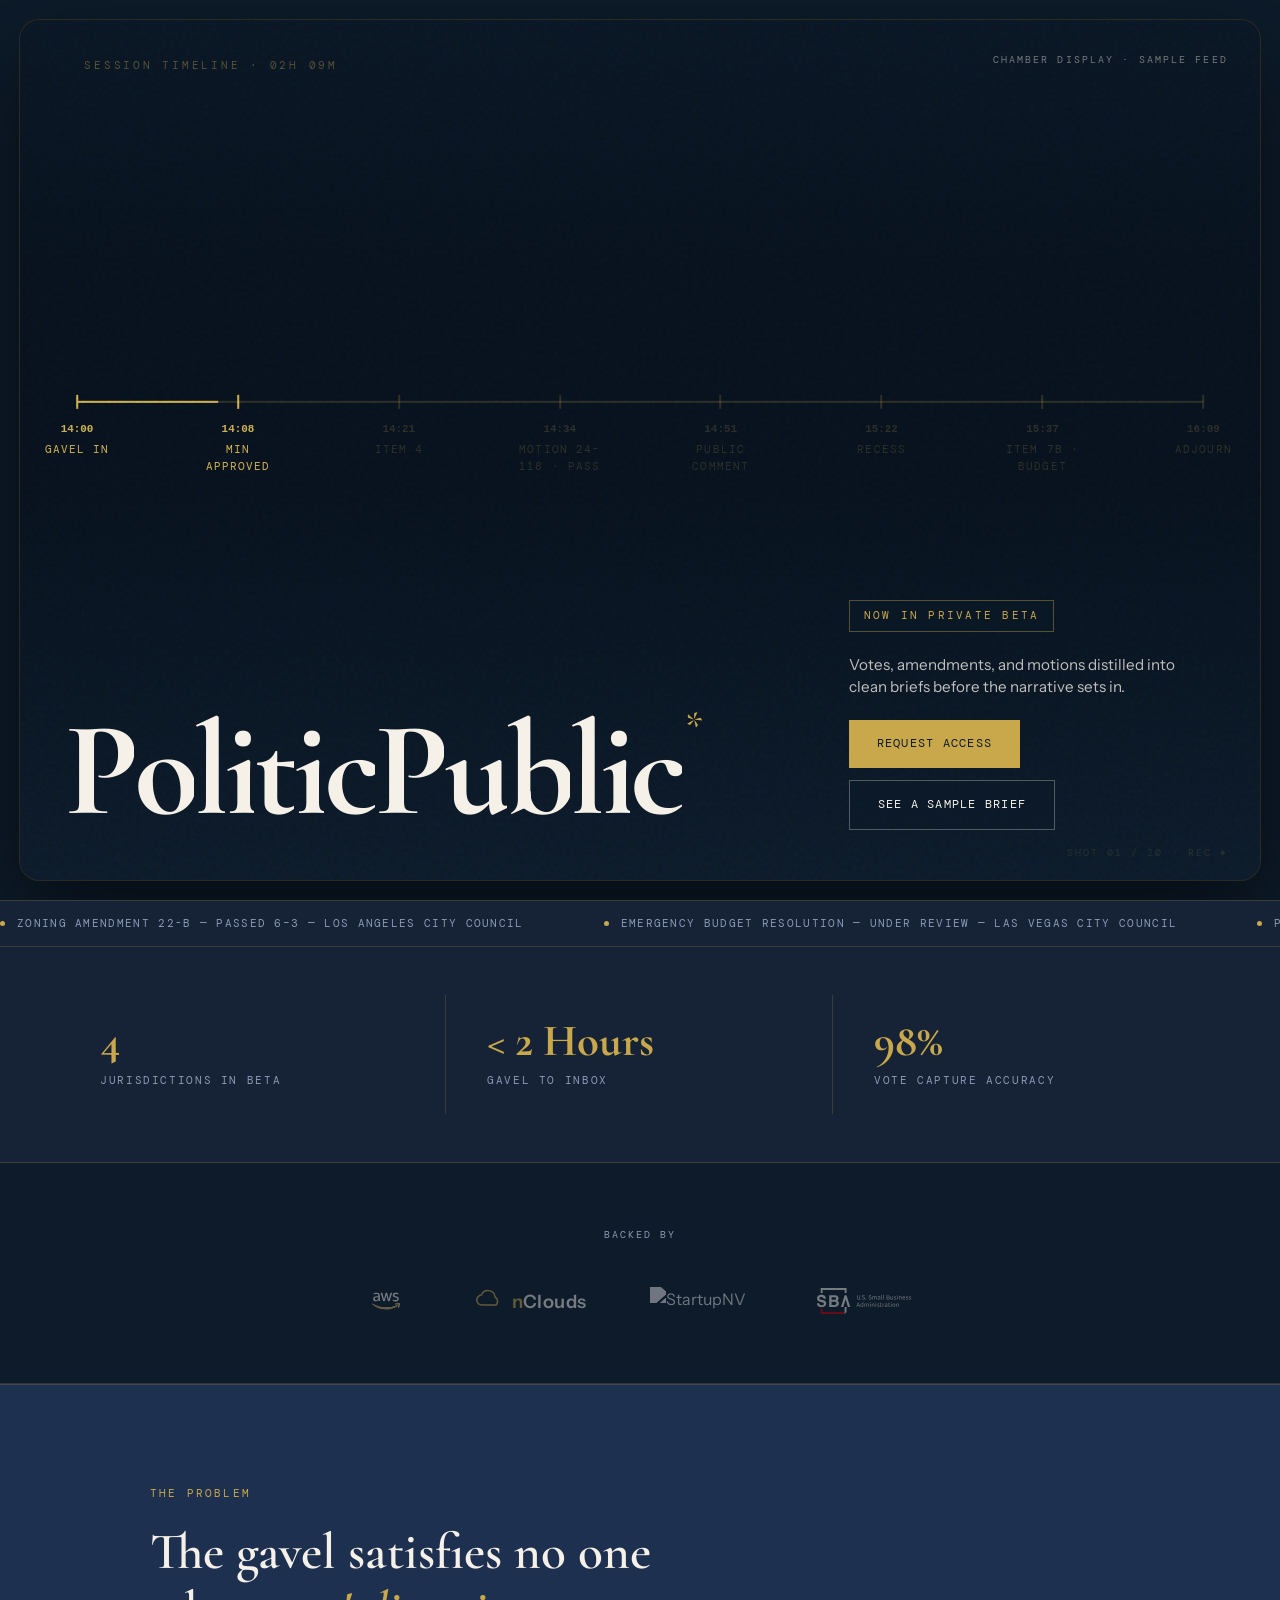
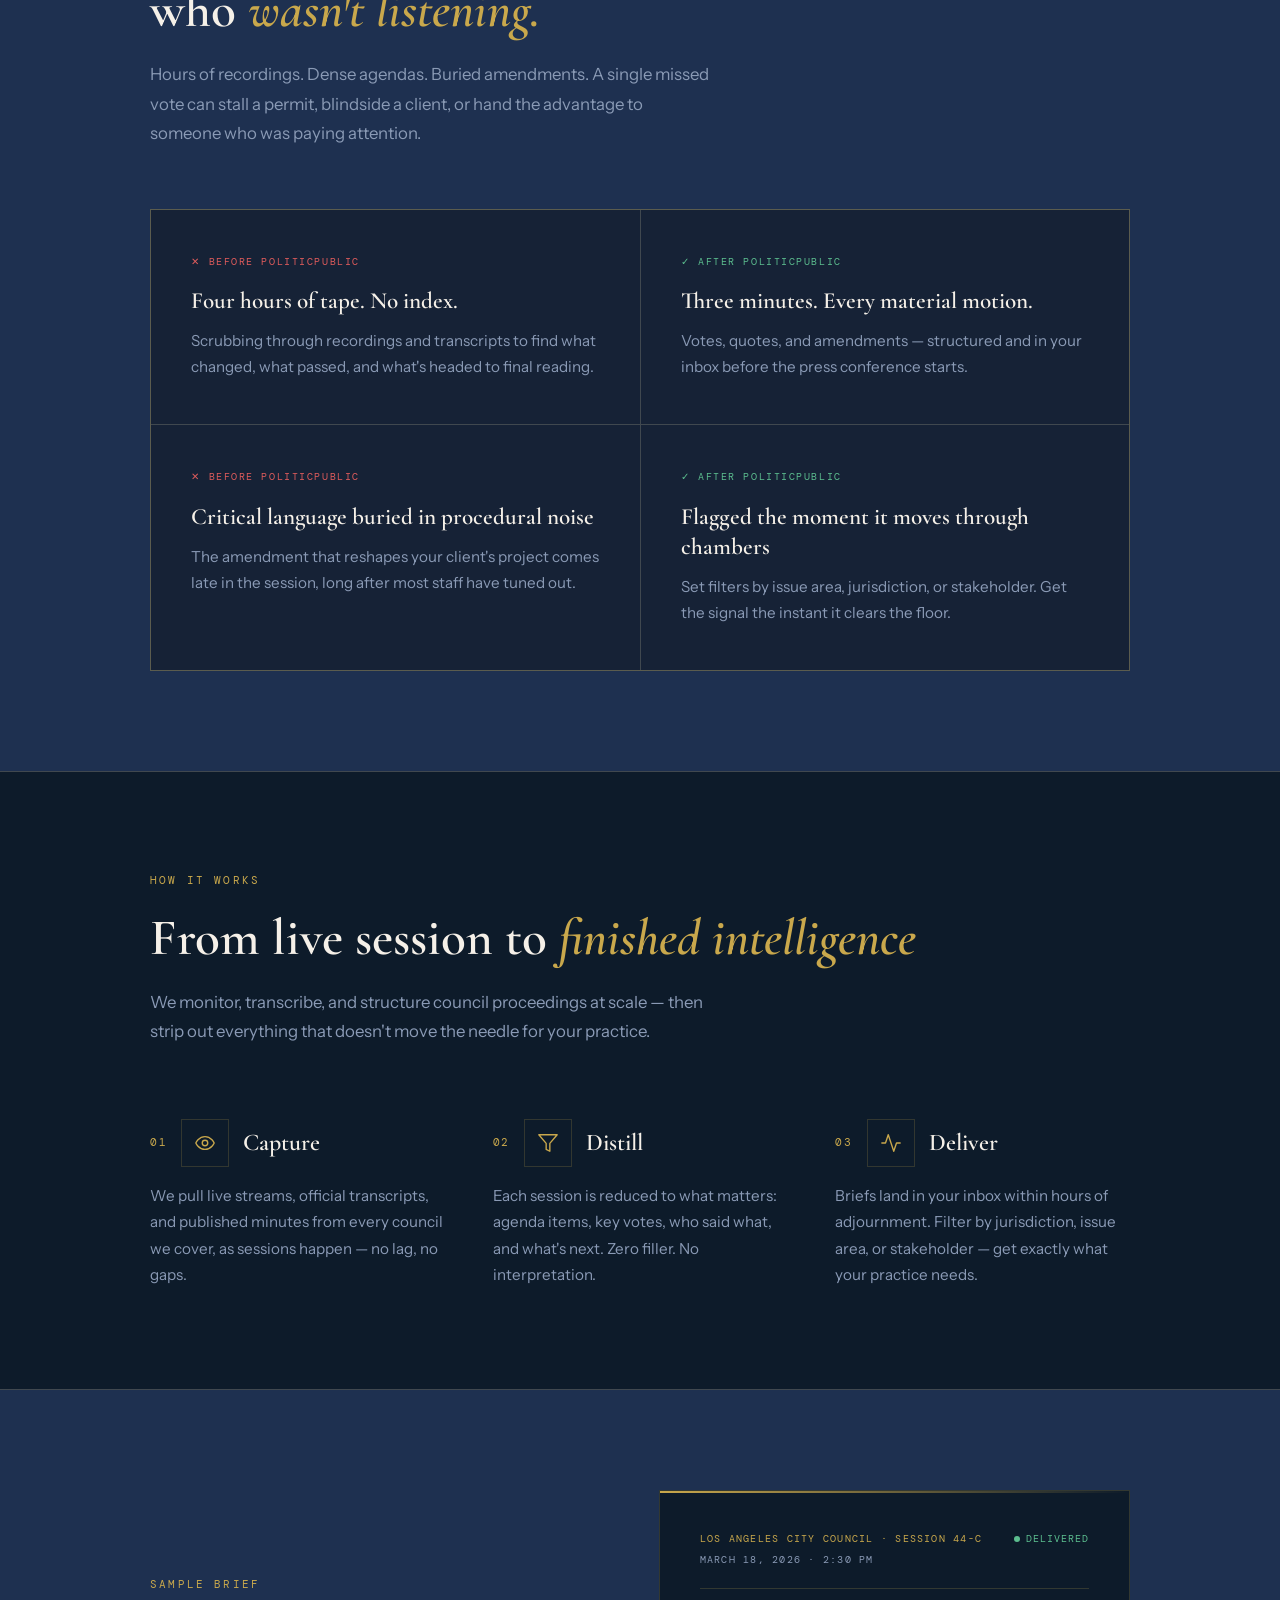
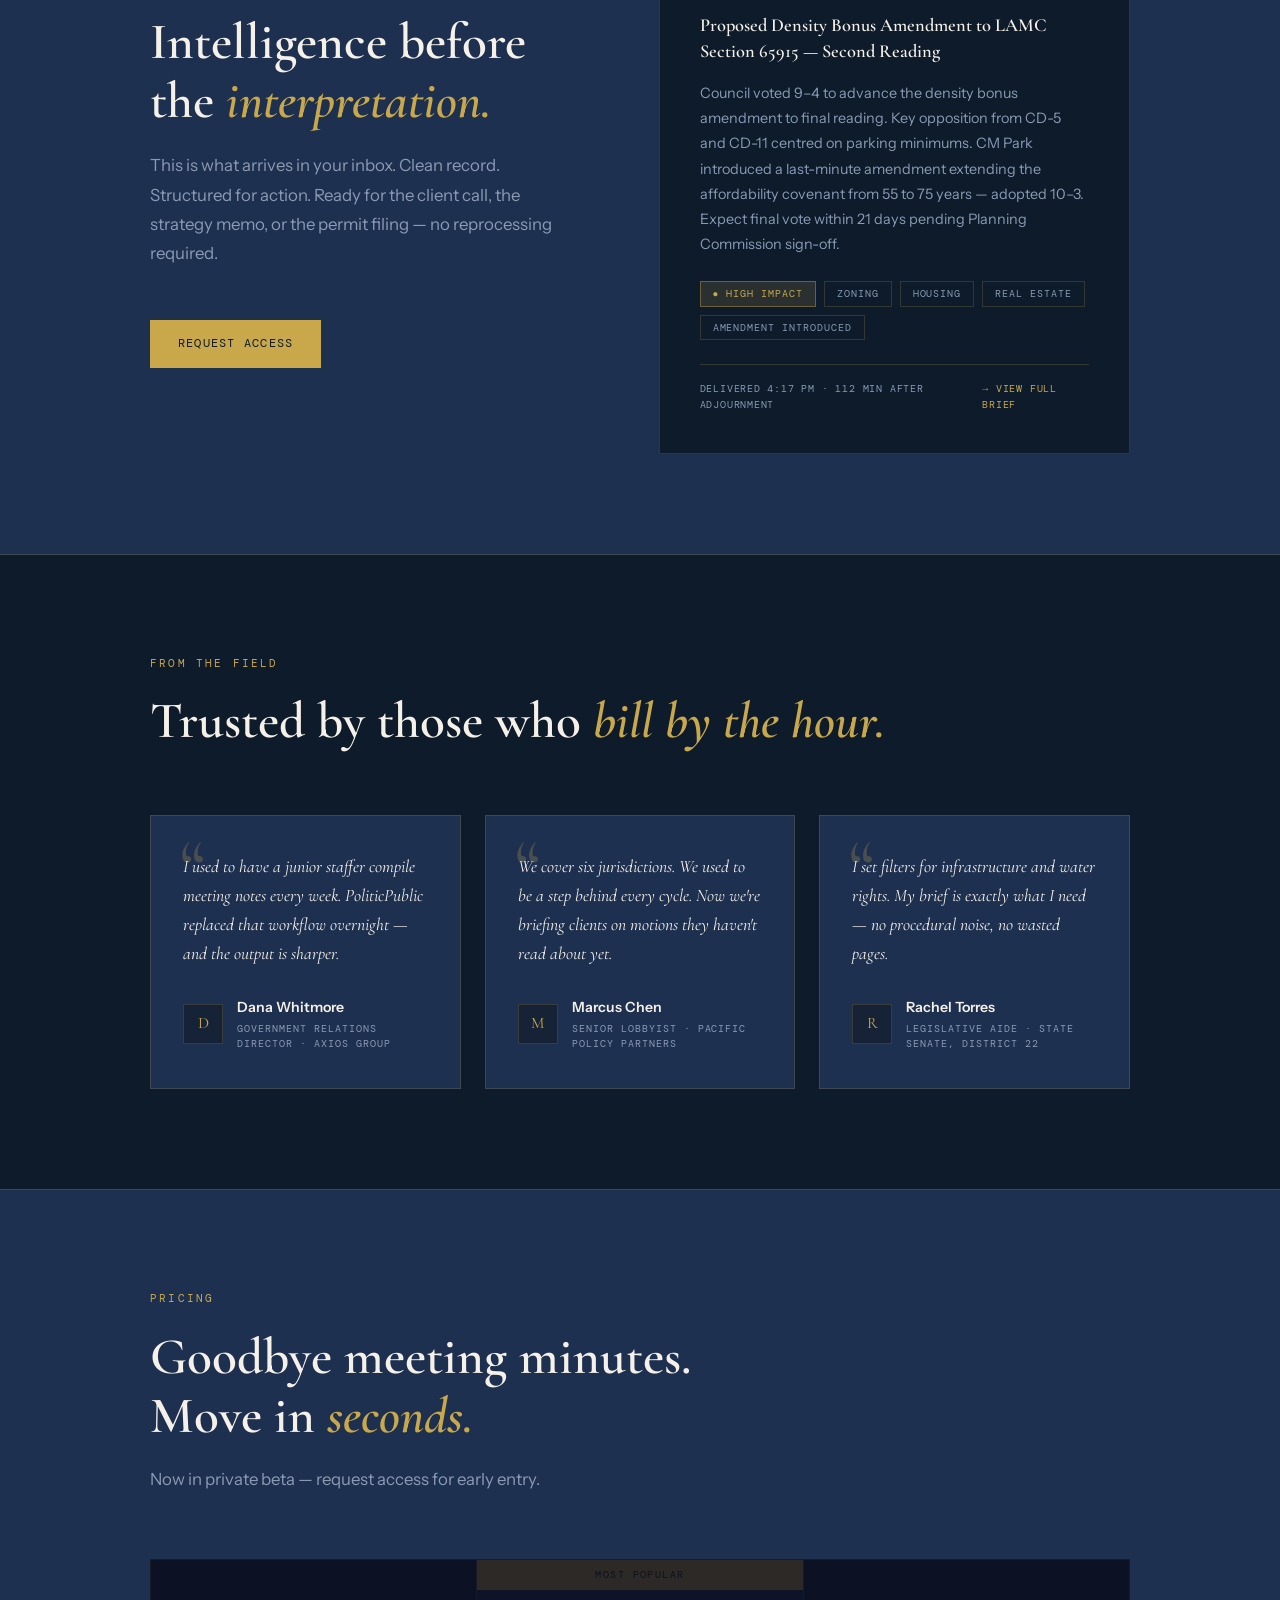
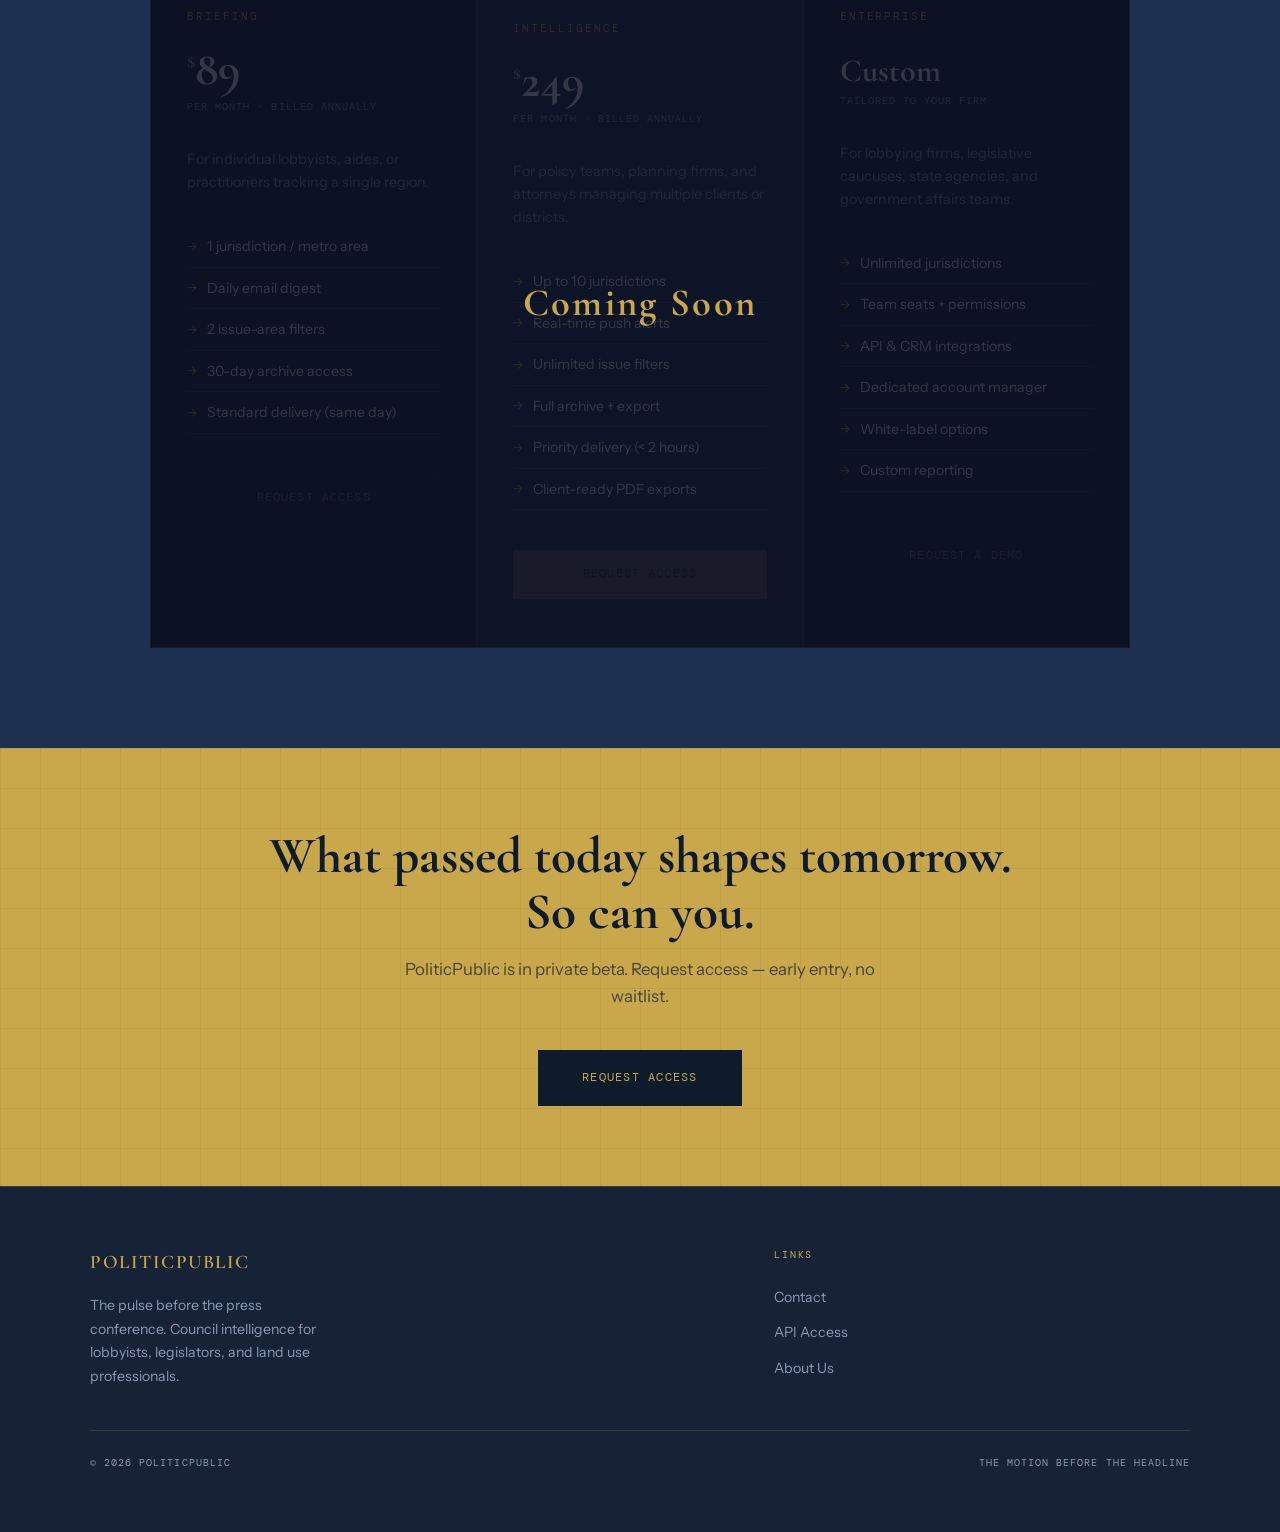
==== commit c4a14e5b: "Fix hero animation disappearing on mobile The mobile media query set .hero { height: auto; min-heigh" ====
--- a/index.html
+++ b/index.html
@@ -1260,8 +1260,14 @@
   nav { padding: 14px 20px; }
   .nav-links { display: none; }
   .hero {
-    height: auto;
-    min-height: 100vh;
+    /* Need an explicit height so .hero-frame's height:100% resolves —
+       all of the frame's children are position:absolute, so without a
+       defined parent height the frame collapses and the montage
+       (inset:0) disappears. dvh keeps it correct as the iOS URL bar
+       shows/hides; vh is the fallback for older browsers. */
+    height: 100vh;
+    height: 100dvh;
+    min-height: 560px;
     padding: 12px;
   }
   .hero-content {
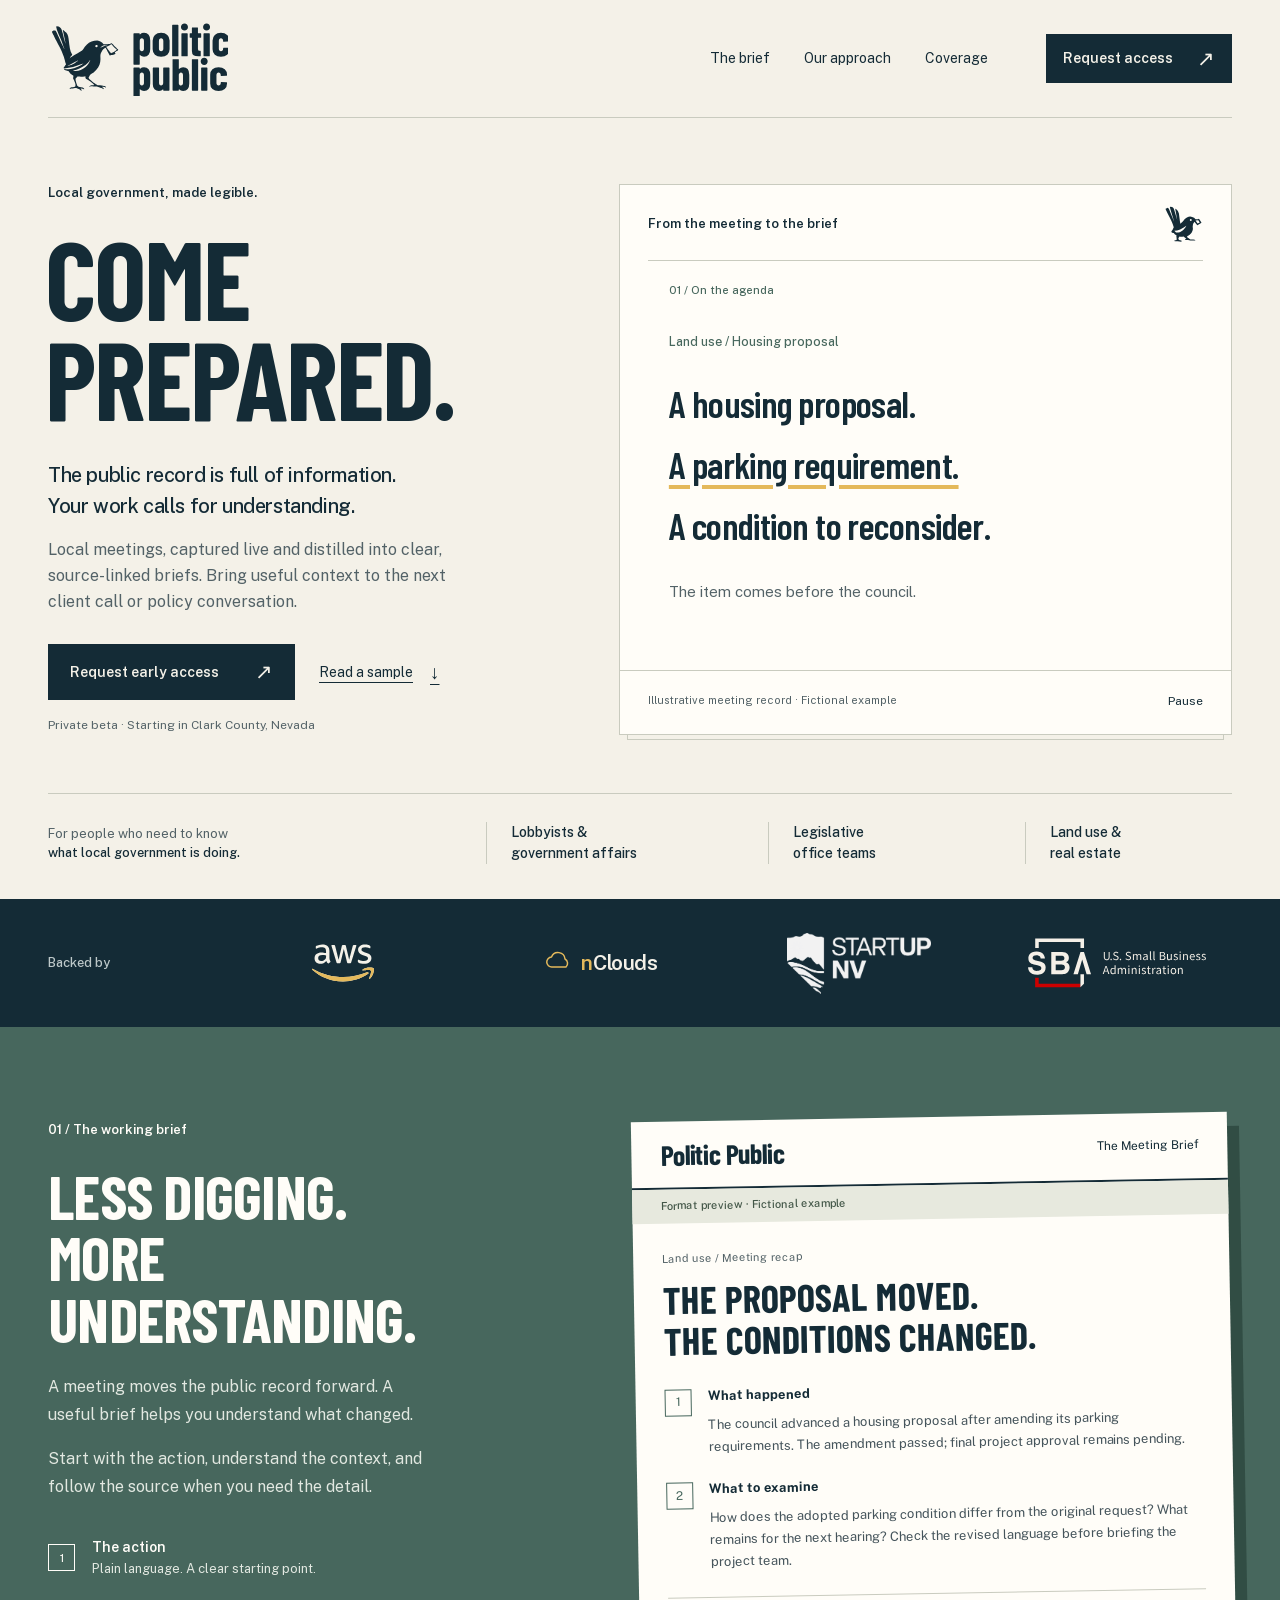
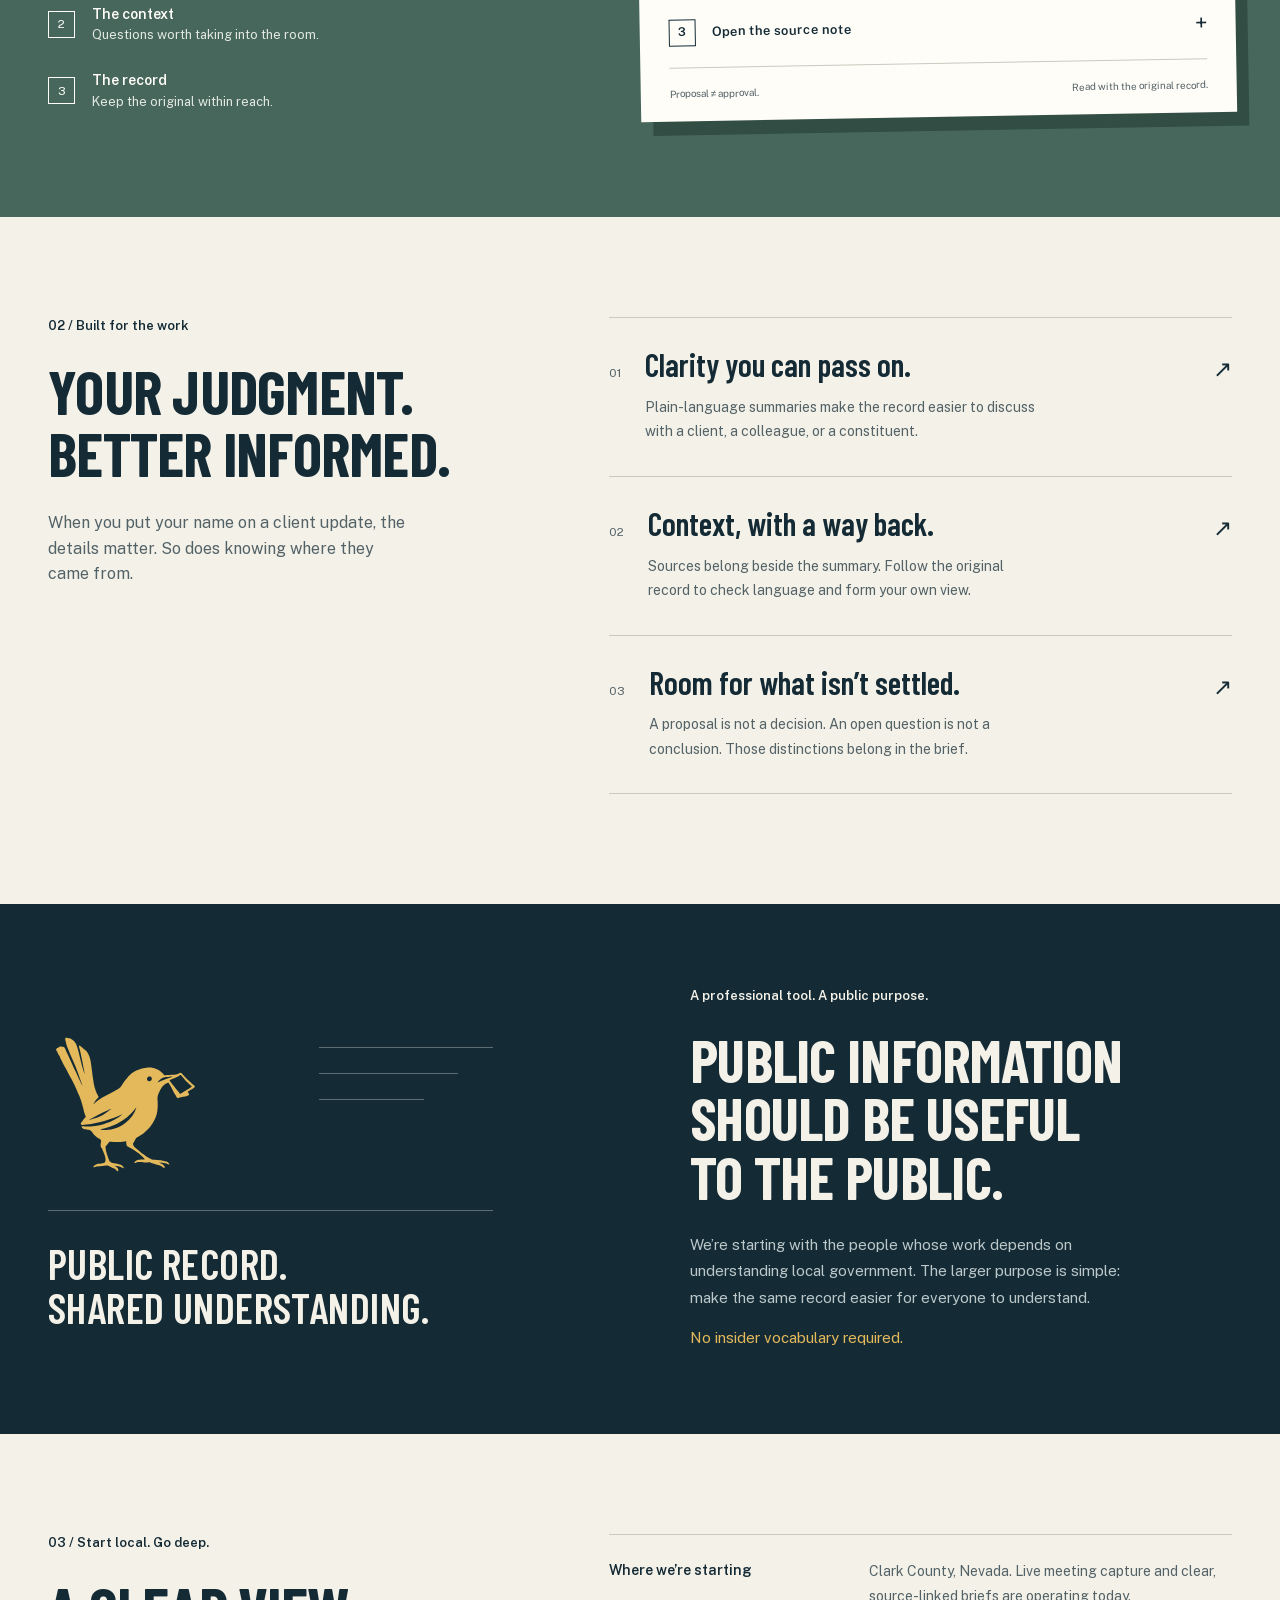
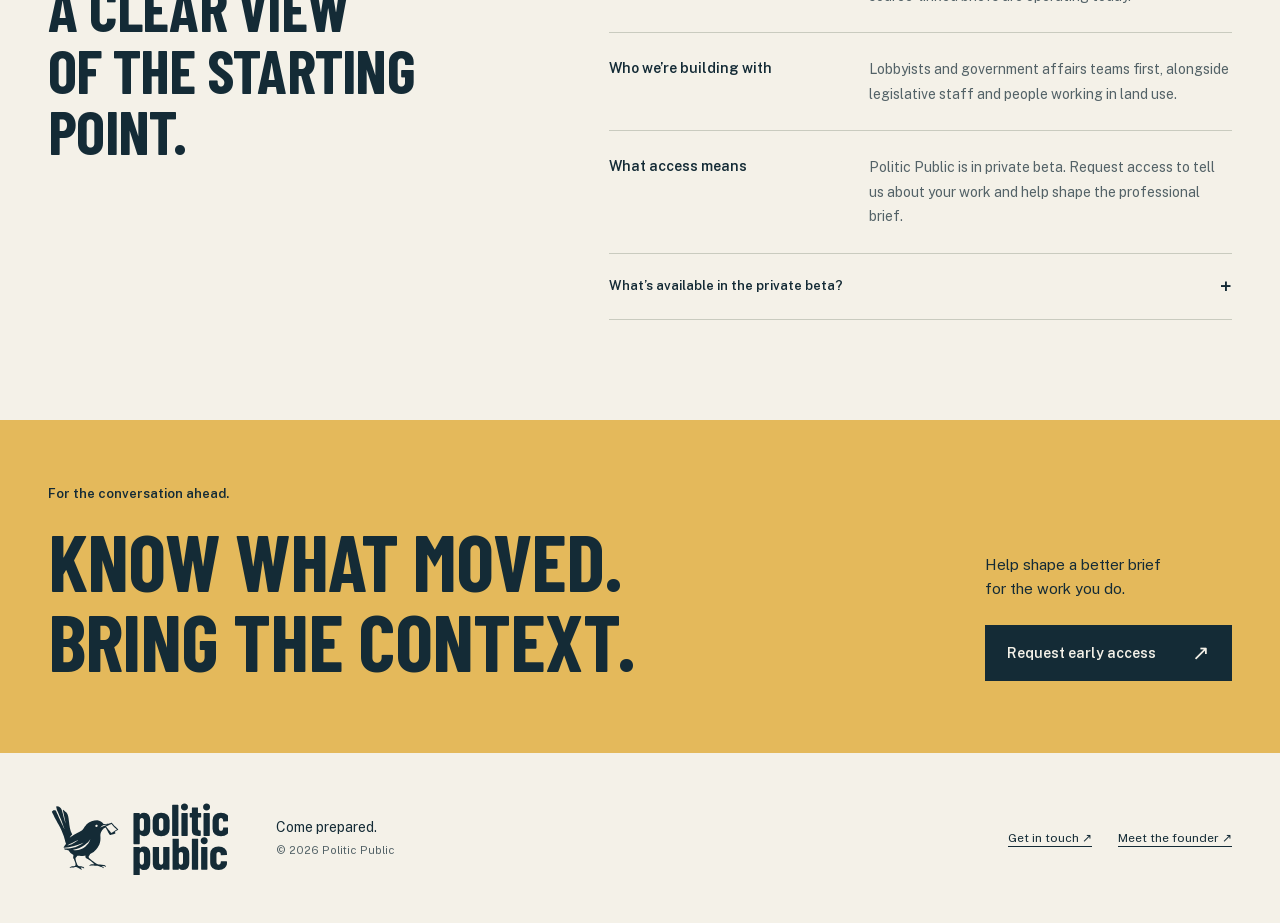
==== commit 042ea75d: "Rebrand landing page with Courier identity and calm editorial motion" ====
--- a/index.html
+++ b/index.html
@@ -1,2554 +1,140 @@
-<!DOCTYPE html>
+<!doctype html>
 <html lang="en">
 <head>
-<meta charset="UTF-8">
-<meta name="viewport" content="width=device-width, initial-scale=1.0">
-<title>PoliticPublic — The Motion Before the Headline</title>
-<link rel="icon" type="image/svg+xml" href="data:image/svg+xml,%3Csvg xmlns='http://www.w3.org/2000/svg' viewBox='0 0 32 32'%3E%3Crect width='32' height='32' rx='4' fill='%230d1b2a'/%3E%3Ctext x='50%25' y='54%25' dominant-baseline='middle' text-anchor='middle' font-family='Georgia,serif' font-size='22' font-weight='700' fill='%23c9a84c'%3EP%3C/text%3E%3C/svg%3E">
-<link rel="preconnect" href="https://fonts.googleapis.com">
-<link href="https://fonts.googleapis.com/css2?family=Cormorant+Garamond:ital,wght@0,400;0,600;0,700;1,400;1,600&family=DM+Mono:wght@300;400;500&family=Instrument+Sans:wght@400;500;600&display=swap" rel="stylesheet">
-<script>
-  !function(t,e){var o,n,p,r;e.__SV||(window.posthog && window.posthog.__loaded)||(window.posthog=e,e._i=[],e.init=function(i,s,a){function g(t,e){var o=e.split(".");2==o.length&&(t=t[o[0]],e=o[1]),t[e]=function(){t.push([e].concat(Array.prototype.slice.call(arguments,0)))}}(p=t.createElement("script")).type="text/javascript",p.crossOrigin="anonymous",p.async=!0,p.src=s.api_host.replace(".i.posthog.com","-assets.i.posthog.com")+"/static/array.js",(r=t.getElementsByTagName("script")[0]).parentNode.insertBefore(p,r);var u=e;for(void 0!==a?u=e[a]=[]:a="posthog",u.people=u.people||[],u.toString=function(t){var e="posthog";return"posthog"!==a&&(e+="."+a),t||(e+=" (stub)"),e},u.people.toString=function(){return u.toString(1)+".people (stub)"},o="init os ds Ie us vs ss ls capture calculateEventProperties register register_once register_for_session unregister unregister_for_session ws getFeatureFlag getFeatureFlagPayload getFeatureFlagResult isFeatureEnabled reloadFeatureFlags updateFlags updateEarlyAccessFeatureEnrollment getEarlyAccessFeatures on onFeatureFlags onSurveysLoaded onSessionId getSurveys getActiveMatchingSurveys renderSurvey displaySurvey cancelPendingSurvey canRenderSurvey canRenderSurveyAsync identify setPersonProperties group resetGroups setPersonPropertiesForFlags resetPersonPropertiesForFlags setGroupPropertiesForFlags resetGroupPropertiesForFlags reset get_distinct_id getGroups get_session_id get_session_replay_url alias set_config startSessionRecording stopSessionRecording sessionRecordingStarted captureException startExceptionAutocapture stopExceptionAutocapture loadToolbar get_property getSessionProperty bs ps createPersonProfile setInternalOrTestUser ys es $s opt_in_capturing opt_out_capturing has_opted_in_capturing has_opted_out_capturing get_explicit_consent_status is_capturing clear_opt_in_out_capturing cs debug M gs getPageViewId captureTraceFeedback captureTraceMetric Qr".split(" "),n=0;n<o.length;n++)g(u,o[n]);e._i.push([i,s,a])},e.__SV=1)}(document,window.posthog||[]);
-  posthog.init('phc_wsubJufTw7NSEtUsdNKnhYEmszH2p28aZtzfuJPEkxP5', {
-    api_host: 'https://us.i.posthog.com',
-    defaults: '2026-01-30',
-    person_profiles: 'identified_only',
-    opt_in_site_apps: true
-  });
-</script>
-<style>
-:root {
-  --navy: #0d1b2a;
-  --navy-mid: #162236;
-  --navy-light: #1e3050;
-  --gold: #c9a84c;
-  --gold-light: #e8c97a;
-  --gold-dim: rgba(201,168,76,0.15);
-  --cream: #f5f0e8;
-  --cream-dim: #ede5d4;
-  --white: #ffffff;
-  --text-muted: #8a9ab5;
-  --border: rgba(201,168,76,0.2);
-  --serif: 'Cormorant Garamond', Georgia, serif;
-  --mono: 'DM Mono', monospace;
-  --sans: 'Instrument Sans', sans-serif;
-}
-
-*, *::before, *::after { box-sizing: border-box; margin: 0; padding: 0; }
-html { scroll-behavior: smooth; }
-
-body {
-  background: var(--navy);
-  color: var(--cream);
-  font-family: var(--sans);
-  font-size: 16px;
-  line-height: 1.6;
-  overflow-x: hidden;
-}
-
-/* ── NOISE TEXTURE OVERLAY ── */
-body::before {
-  content: '';
-  position: fixed;
-  inset: 0;
-  background-image: url("data:image/svg+xml,%3Csvg viewBox='0 0 256 256' xmlns='http://www.w3.org/2000/svg'%3E%3Cfilter id='noise'%3E%3CfeTurbulence type='fractalNoise' baseFrequency='0.9' numOctaves='4' stitchTiles='stitch'/%3E%3C/filter%3E%3Crect width='100%25' height='100%25' filter='url(%23noise)' opacity='0.04'/%3E%3C/svg%3E");
-  pointer-events: none;
-  z-index: 0;
-  opacity: 0.4;
-}
-
-/* ── NAV ── */
-/* Hidden over the hero; slides in once you scroll past the fold. */
-nav {
-  position: fixed;
-  top: 0; left: 0; right: 0;
-  z-index: 100;
-  display: flex;
-  align-items: center;
-  justify-content: space-between;
-  padding: 20px clamp(20px, 3.5vw, 56px);
-  background: rgba(13,27,42,0.85);
-  backdrop-filter: blur(16px);
-  -webkit-backdrop-filter: blur(16px);
-  border-bottom: 1px solid var(--border);
-  transform: translateY(-100%);
-  transition: transform 0.4s cubic-bezier(0.22, 1, 0.36, 1);
-  will-change: transform;
-}
-nav.is-revealed {
-  transform: translateY(0);
-}
-
-.nav-logo {
-  font-family: var(--serif);
-  font-size: 1.25rem;
-  font-weight: 600;
-  letter-spacing: 0.08em;
-  color: var(--gold);
-  text-transform: uppercase;
-  text-decoration: none;
-}
-
-.nav-links {
-  display: flex;
-  gap: 36px;
-  list-style: none;
-}
-
-.nav-links a {
-  font-family: var(--mono);
-  font-size: 0.72rem;
-  letter-spacing: 0.12em;
-  text-transform: uppercase;
-  color: var(--text-muted);
-  text-decoration: none;
-  transition: color 0.2s;
-}
-.nav-links a:hover { color: var(--cream); }
-
-.nav-cta {
-  font-family: var(--mono);
-  font-size: 0.72rem;
-  letter-spacing: 0.1em;
-  text-transform: uppercase;
-  color: var(--navy);
-  background: var(--gold);
-  padding: 10px 22px;
-  text-decoration: none;
-  transition: background 0.2s, transform 0.15s;
-}
-.nav-cta:hover { background: var(--gold-light); transform: translateY(-1px); }
-
-/* ── HERO (full-bleed cinematic frame) ── */
-.hero {
-  position: relative;
-  height: 100vh;
-  min-height: 640px;
-  padding: clamp(12px, 1.5vw, 24px);
-  overflow: hidden;
-  background: var(--navy);
-}
-
-.hero-frame {
-  position: relative;
-  width: 100%;
-  height: 100%;
-  border-radius: clamp(16px, 1.6vw, 28px);
-  overflow: hidden;
-  background: #07111c;
-  border: 1px solid rgba(201,168,76,0.18);
-  box-shadow: 0 40px 100px rgba(0,0,0,0.55);
-}
-
-.hero-montage {
-  position: absolute;
-  inset: 0;
-  z-index: 0;
-  pointer-events: none;
-  overflow: hidden;
-}
-
-/* gradient overlay so wordmark/copy stays legible over montage */
-.hero-frame::before {
-  content: '';
-  position: absolute;
-  inset: 0;
-  z-index: 2;
-  pointer-events: none;
-  background:
-    linear-gradient(to bottom, rgba(13,27,42,0.45) 0%, rgba(13,27,42,0) 28%, rgba(13,27,42,0) 55%, rgba(13,27,42,0.85) 100%);
-}
-
-/* faint film grain overlay */
-.hero-frame::after {
-  content: '';
-  position: absolute;
-  inset: 0;
-  z-index: 2;
-  pointer-events: none;
-  opacity: 0.4;
-  mix-blend-mode: overlay;
-  background-image: url("data:image/svg+xml,%3Csvg viewBox='0 0 240 240' xmlns='http://www.w3.org/2000/svg'%3E%3Cfilter id='n'%3E%3CfeTurbulence type='fractalNoise' baseFrequency='0.85' numOctaves='3' stitchTiles='stitch'/%3E%3C/filter%3E%3Crect width='100%25' height='100%25' filter='url(%23n)'/%3E%3C/svg%3E");
-}
-
-.hero-frame-caption {
-  position: absolute;
-  top: clamp(20px, 2.5vw, 40px);
-  right: clamp(20px, 2.5vw, 40px);
-  z-index: 5;
-  font-family: var(--mono);
-  font-size: 0.6rem;
-  letter-spacing: 0.22em;
-  text-transform: uppercase;
-  color: rgba(245,240,232,0.45);
-  pointer-events: none;
-}
-
-.hero-content {
-  position: absolute;
-  left: 0;
-  right: 0;
-  bottom: 0;
-  z-index: 5;
-  padding: clamp(20px, 3.5vw, 56px);
-  display: grid;
-  grid-template-columns: 8fr 4fr;
-  align-items: end;
-  gap: clamp(20px, 4vw, 60px);
-}
-
-.hero-wordmark {
-  position: relative;
-  font-family: var(--serif);
-  font-weight: 700;
-  font-size: clamp(60px, 10.5vw, 186px);
-  line-height: 0.95;
-  letter-spacing: -0.04em;
-  color: var(--cream);
-  margin: 0;
-  display: block;
-}
-
-.hero-wordmark .wm-line {
-  display: inline-block;
-  position: relative;
-  white-space: nowrap;
-  vertical-align: top;
-}
-
-/* visual gap between the two words on the same line */
-.hero-wordmark .wm-line + .wm-line {
-  margin-left: 0.25em;
-}
-
-.hero-wordmark .wm-letter {
-  display: inline-block;
-  overflow: hidden;
-  vertical-align: top;
-  position: relative;
-}
-
-.hero-wordmark .wm-letter > span {
-  display: inline-block;
-  transform: translateY(110%);
-  animation: wmPullUp 0.9s cubic-bezier(0.16, 1, 0.3, 1) forwards;
-}
-
-.hero-wordmark em {
-  font-style: italic;
-  color: var(--gold);
-}
-
-.hero-wordmark .wm-star {
-  display: inline-block;
-  vertical-align: top;
-  margin-left: 0.06em;
-  margin-top: 0.05em;
-  font-size: 0.3em;
-  font-weight: 400;
-  color: var(--gold);
-  opacity: 0;
-  animation: fadeIn 0.5s ease forwards;
-}
-
-@keyframes wmPullUp {
-  from { transform: translateY(110%); }
-  to   { transform: translateY(0); }
-}
-
-@keyframes fadeIn {
-  from { opacity: 0; }
-  to   { opacity: 1; }
-}
-
-.hero-side {
-  display: flex;
-  flex-direction: column;
-  align-items: flex-start;
-  gap: 22px;
-  max-width: 380px;
-  padding-bottom: 0.3em;
-}
-
-.hero-tag {
-  display: inline-block;
-  font-family: var(--mono);
-  font-size: 0.7rem;
-  letter-spacing: 0.2em;
-  text-transform: uppercase;
-  color: var(--gold);
-  border: 1px solid rgba(201,168,76,0.4);
-  padding: 6px 14px;
-  background: rgba(13,27,42,0.45);
-  backdrop-filter: blur(4px);
-  -webkit-backdrop-filter: blur(4px);
-  opacity: 0;
-  animation: fadeUp 0.6s ease 0.3s forwards;
-}
-
-.hero-sub {
-  font-family: var(--sans);
-  font-size: 0.95rem;
-  color: rgba(245,240,232,0.78);
-  line-height: 1.45;
-  margin: 0;
-  opacity: 0;
-  animation: fadeUp 0.7s ease 1.4s forwards;
-}
-
-.hero-actions {
-  display: flex;
-  gap: 12px;
-  align-items: center;
-  flex-wrap: wrap;
-  opacity: 0;
-  animation: fadeUp 0.7s ease 1.6s forwards;
-}
-
-.btn-primary {
-  font-family: var(--mono);
-  font-size: 0.78rem;
-  letter-spacing: 0.1em;
-  text-transform: uppercase;
-  color: var(--navy);
-  background: var(--gold);
-  padding: 14px 28px;
-  text-decoration: none;
-  display: inline-block;
-  transition: background 0.2s, transform 0.15s, box-shadow 0.2s;
-  box-shadow: 0 0 0 0 rgba(201,168,76,0.4);
-}
-.btn-primary:hover {
-  background: var(--gold-light);
-  transform: translateY(-2px);
-  box-shadow: 0 8px 30px rgba(201,168,76,0.2);
-}
-
-.btn-secondary {
-  font-family: var(--mono);
-  font-size: 0.78rem;
-  letter-spacing: 0.1em;
-  text-transform: uppercase;
-  color: var(--cream);
-  padding: 14px 28px;
-  text-decoration: none;
-  display: inline-block;
-  border: 1px solid rgba(245,240,232,0.3);
-  background: rgba(13,27,42,0.35);
-  backdrop-filter: blur(4px);
-  -webkit-backdrop-filter: blur(4px);
-  transition: border-color 0.2s, color 0.2s, background 0.2s;
-}
-.btn-secondary:hover { border-color: var(--gold); color: var(--gold); }
-
-/* ── TICKER ── */
-.ticker {
-  background: var(--navy-mid);
-  border-top: 1px solid var(--border);
-  border-bottom: 1px solid var(--border);
-  overflow: hidden;
-  padding: 14px 0;
-  position: relative;
-  z-index: 2;
-}
-
-.ticker-inner {
-  display: flex;
-  gap: 80px;
-  white-space: nowrap;
-  animation: ticker 30s linear infinite;
-}
-
-.ticker-item {
-  font-family: var(--mono);
-  font-size: 0.68rem;
-  letter-spacing: 0.12em;
-  text-transform: uppercase;
-  color: var(--text-muted);
-  flex-shrink: 0;
-  display: flex;
-  align-items: center;
-  gap: 12px;
-}
-
-.ticker-dot {
-  width: 5px; height: 5px;
-  background: var(--gold);
-  border-radius: 50%;
-  flex-shrink: 0;
-}
-
-@keyframes ticker {
-  0% { transform: translateX(0); }
-  100% { transform: translateX(-50%); }
-}
-
-/* ── STATS BAR ── */
-.stats-bar {
-  background: var(--navy-mid);
-  padding: 48px 60px;
-  display: grid;
-  grid-template-columns: repeat(3, 1fr);
-  gap: 1px;
-  border-bottom: 1px solid var(--border);
-  width: 100%;
-}
-
-.stat-item {
-  padding: 24px 40px;
-  border-right: 1px solid var(--border);
-  opacity: 0;
-  transform: translateY(16px);
-  transition: opacity 0.5s ease, transform 0.5s ease;
-}
-.stat-item:last-child { border-right: none; }
-.stat-item.visible { opacity: 1; transform: translateY(0); }
-
-.stat-number {
-  font-family: var(--serif);
-  font-size: 2.8rem;
-  font-weight: 700;
-  color: var(--gold);
-  line-height: 1;
-  margin-bottom: 8px;
-}
-
-.stat-label {
-  font-family: var(--mono);
-  font-size: 0.68rem;
-  letter-spacing: 0.15em;
-  text-transform: uppercase;
-  color: var(--text-muted);
-}
-
-/* ── SECTIONS ── */
-section {
-  position: relative;
-  z-index: 1;
-}
-
-.section-inner {
-  max-width: 1100px;
-  margin: 0 auto;
-  padding: 100px 60px;
-}
-
-.section-label {
-  font-family: var(--mono);
-  font-size: 0.68rem;
-  letter-spacing: 0.2em;
-  text-transform: uppercase;
-  color: var(--gold);
-  margin-bottom: 20px;
-  display: block;
-}
-
-.section-title {
-  font-family: var(--serif);
-  font-size: clamp(2rem, 4vw, 3.2rem);
-  font-weight: 600;
-  line-height: 1.15;
-  color: var(--cream);
-  margin-bottom: 20px;
-}
-.section-title em { font-style: italic; color: var(--gold); }
-
-.section-body {
-  font-size: 1.05rem;
-  color: var(--text-muted);
-  max-width: 560px;
-  line-height: 1.75;
-}
-
-/* ── TRUST LOGOS ── */
-.trust-section {
-  background: var(--navy);
-  padding: 64px 60px;
-  border-bottom: 1px solid var(--border);
-}
-
-.trust-inner {
-  max-width: 1100px;
-  margin: 0 auto;
-  text-align: center;
-}
-
-.trust-label {
-  font-family: var(--mono);
-  font-size: 0.65rem;
-  letter-spacing: 0.2em;
-  text-transform: uppercase;
-  color: var(--text-muted);
-  margin-bottom: 40px;
-}
-
-.trust-logos {
-  display: flex;
-  align-items: center;
-  justify-content: center;
-  gap: 64px;
-  flex-wrap: wrap;
-}
-
-.trust-logo {
-  display: flex;
-  align-items: center;
-  gap: 10px;
-  opacity: 0.45;
-  transition: opacity 0.3s ease;
-  text-decoration: none;
-}
-.trust-logo:hover { opacity: 0.8; }
-
-.trust-logo svg {
-  flex-shrink: 0;
-}
-
-.trust-logo-name {
-  font-family: var(--sans);
-  font-size: 1.15rem;
-  font-weight: 600;
-  color: var(--cream);
-  letter-spacing: 0.02em;
-  white-space: nowrap;
-}
-
-.trust-logo-name span {
-  color: var(--gold);
-}
-
-.trust-logo img {
-  height: 28px;
-  width: auto;
-  filter: brightness(0) invert(0.9);
-  transition: filter 0.3s ease;
-}
-.trust-logo:hover img { filter: brightness(0) invert(1); }
-.trust-logo--sba img {
-  height: 36px;
-  filter: none;
-  opacity: 1;
-}
-.trust-logo--sba:hover img { filter: none; }
-
-@media (max-width: 900px) {
-  .trust-section { padding: 48px 24px; }
-  .trust-logos { gap: 40px; }
-}
-
-/* ── PAIN POINTS ── */
-.pain-section {
-  background: var(--navy-light);
-  border-top: 1px solid var(--border);
-  border-bottom: 1px solid var(--border);
-}
-
-.pain-grid {
-  display: grid;
-  grid-template-columns: 1fr 1fr;
-  gap: 1px;
-  background: var(--border);
-  border: 1px solid var(--border);
-  margin-top: 60px;
-}
-
-.pain-card {
-  background: var(--navy-mid);
-  padding: 44px 40px;
-  opacity: 0;
-  transform: translateY(20px);
-  transition: opacity 0.5s ease, transform 0.5s ease;
-}
-.pain-card.visible { opacity: 1; transform: translateY(0); }
-
-.pain-card-before {
-  font-family: var(--mono);
-  font-size: 0.65rem;
-  letter-spacing: 0.15em;
-  text-transform: uppercase;
-  color: #e05c5c;
-  margin-bottom: 16px;
-  display: flex;
-  align-items: center;
-  gap: 8px;
-}
-.pain-card-before::before { content: '✕'; }
-
-.pain-card-after {
-  font-family: var(--mono);
-  font-size: 0.65rem;
-  letter-spacing: 0.15em;
-  text-transform: uppercase;
-  color: #5cbe8f;
-  margin-bottom: 16px;
-  display: flex;
-  align-items: center;
-  gap: 8px;
-}
-.pain-card-after::before { content: '✓'; }
-
-.pain-card h3 {
-  font-family: var(--serif);
-  font-size: 1.45rem;
-  font-weight: 600;
-  color: var(--cream);
-  margin-bottom: 12px;
-  line-height: 1.3;
-}
-
-.pain-card p {
-  font-size: 0.95rem;
-  color: var(--text-muted);
-  line-height: 1.7;
-}
-
-/* ── HOW IT WORKS ── */
-.steps {
-  display: grid;
-  grid-template-columns: repeat(3, 1fr);
-  gap: 48px;
-  margin-top: 72px;
-}
-
-.step {
-  opacity: 0;
-  transform: translateY(24px);
-  transition: opacity 0.5s ease, transform 0.5s ease;
-}
-.step.visible { opacity: 1; transform: translateY(0); }
-
-.step-header {
-  display: flex;
-  align-items: center;
-  gap: 14px;
-  margin-bottom: 16px;
-}
-
-.step-num {
-  font-family: var(--mono);
-  font-size: 0.68rem;
-  letter-spacing: 0.15em;
-  color: var(--gold);
-  flex-shrink: 0;
-}
-
-.step-icon {
-  width: 48px; height: 48px;
-  border: 1px solid var(--border);
-  display: flex;
-  align-items: center;
-  justify-content: center;
-  color: var(--gold);
-  font-size: 1.3rem;
-  flex-shrink: 0;
-}
-
-.step h3 {
-  font-family: var(--serif);
-  font-size: 1.5rem;
-  font-weight: 600;
-  color: var(--cream);
-}
-
-.step p {
-  font-size: 0.95rem;
-  color: var(--text-muted);
-  line-height: 1.75;
-}
-
-/* ── SAMPLE BRIEF ── */
-.brief-section {
-  background: var(--navy-light);
-  border-top: 1px solid var(--border);
-  border-bottom: 1px solid var(--border);
-}
-
-.brief-wrap {
-  display: grid;
-  grid-template-columns: 1fr 1.1fr;
-  gap: 80px;
-  align-items: center;
-}
-
-.brief-card {
-  background: var(--navy);
-  border: 1px solid var(--border);
-  padding: 40px;
-  position: relative;
-}
-
-.brief-card::before {
-  content: '';
-  position: absolute;
-  top: 0; left: 0; right: 0;
-  height: 2px;
-  background: linear-gradient(to right, var(--gold), transparent);
-}
-
-.brief-header {
-  display: flex;
-  justify-content: space-between;
-  align-items: flex-start;
-  margin-bottom: 24px;
-  padding-bottom: 20px;
-  border-bottom: 1px solid var(--border);
-}
-
-.brief-meta {
-  font-family: var(--mono);
-  font-size: 0.65rem;
-  letter-spacing: 0.12em;
-  text-transform: uppercase;
-  color: var(--gold);
-}
-
-.brief-live {
-  font-family: var(--mono);
-  font-size: 0.62rem;
-  letter-spacing: 0.1em;
-  text-transform: uppercase;
-  color: #5cbe8f;
-  display: flex;
-  align-items: center;
-  gap: 6px;
-}
-
-.brief-live::before {
-  content: '';
-  width: 6px; height: 6px;
-  background: #5cbe8f;
-  border-radius: 50%;
-  animation: pulse 2s ease infinite;
-}
-
-.brief-title {
-  font-family: var(--serif);
-  font-size: 1.15rem;
-  font-weight: 600;
-  color: var(--cream);
-  margin-bottom: 16px;
-  line-height: 1.4;
-}
-
-.brief-summary {
-  font-size: 0.9rem;
-  color: var(--text-muted);
-  line-height: 1.75;
-  margin-bottom: 24px;
-}
-
-.brief-tags {
-  display: flex;
-  flex-wrap: wrap;
-  gap: 8px;
-  margin-bottom: 24px;
-}
-
-.brief-tag {
-  font-family: var(--mono);
-  font-size: 0.6rem;
-  letter-spacing: 0.1em;
-  text-transform: uppercase;
-  padding: 4px 12px;
-  border: 1px solid var(--border);
-  color: var(--text-muted);
-}
-
-.brief-tag.hot {
-  border-color: rgba(201,168,76,0.4);
-  color: var(--gold);
-  background: var(--gold-dim);
-}
-
-.brief-footer {
-  display: flex;
-  justify-content: space-between;
-  align-items: center;
-  font-family: var(--mono);
-  font-size: 0.62rem;
-  letter-spacing: 0.08em;
-  text-transform: uppercase;
-  color: var(--text-muted);
-  border-top: 1px solid var(--border);
-  padding-top: 16px;
-}
-
-/* ── PLANS ── */
-.plans-grid-wrap {
-  position: relative;
-  margin-top: 64px;
-}
-
-.plans-grid-wrap::after {
-  content: 'Coming Soon';
-  position: absolute;
-  inset: 0;
-  display: flex;
-  align-items: center;
-  justify-content: center;
-  background: rgba(10, 14, 31, 0.82);
-  color: var(--gold);
-  font-family: var(--serif);
-  font-size: 2.4rem;
-  font-weight: 700;
-  letter-spacing: 0.06em;
-  z-index: 10;
-  pointer-events: auto;
-  border-radius: 0;
-}
-
-.plans-grid {
-  display: grid;
-  grid-template-columns: repeat(3, 1fr);
-  gap: 1px;
-  background: var(--border);
-  border: 1px solid var(--border);
-}
-
-.plans-grid .plan-cta {
-  pointer-events: none;
-  opacity: 0.35;
-  cursor: not-allowed;
-}
-
-.plan {
-  background: var(--navy-mid);
-  padding: 48px 36px;
-  position: relative;
-  opacity: 0;
-  transform: translateY(20px);
-  transition: opacity 0.5s ease, transform 0.5s ease;
-}
-.plan.visible { opacity: 1; transform: translateY(0); }
-
-.plan.featured {
-  background: var(--navy-light);
-}
-
-.plan.featured::before {
-  content: 'Most Popular';
-  position: absolute;
-  top: 0; left: 0; right: 0;
-  background: var(--gold);
-  color: var(--navy);
-  font-family: var(--mono);
-  font-size: 0.62rem;
-  letter-spacing: 0.15em;
-  text-transform: uppercase;
-  text-align: center;
-  padding: 7px;
-}
-.plan.featured { padding-top: 60px; }
-
-.plan-name {
-  font-family: var(--mono);
-  font-size: 0.68rem;
-  letter-spacing: 0.18em;
-  text-transform: uppercase;
-  color: var(--gold);
-  margin-bottom: 20px;
-}
-
-.plan-price {
-  font-family: var(--serif);
-  font-size: 3rem;
-  font-weight: 700;
-  color: var(--cream);
-  line-height: 1;
-  margin-bottom: 6px;
-}
-
-.plan-price sup {
-  font-size: 1.2rem;
-  vertical-align: super;
-  color: var(--text-muted);
-}
-
-.plan-period {
-  font-family: var(--mono);
-  font-size: 0.65rem;
-  letter-spacing: 0.1em;
-  text-transform: uppercase;
-  color: var(--text-muted);
-  margin-bottom: 32px;
-}
-
-.plan-desc {
-  font-size: 0.9rem;
-  color: var(--text-muted);
-  margin-bottom: 32px;
-  line-height: 1.6;
-}
-
-.plan-features {
-  list-style: none;
-  margin-bottom: 40px;
-}
-
-.plan-features li {
-  font-size: 0.88rem;
-  color: var(--cream);
-  padding: 9px 0;
-  border-bottom: 1px solid var(--border);
-  display: flex;
-  align-items: center;
-  gap: 10px;
-}
-
-.plan-features li::before {
-  content: '→';
-  color: var(--gold);
-  font-size: 0.75rem;
-  flex-shrink: 0;
-}
-
-.plan-cta {
-  display: block;
-  text-align: center;
-  font-family: var(--mono);
-  font-size: 0.72rem;
-  letter-spacing: 0.1em;
-  text-transform: uppercase;
-  padding: 14px;
-  text-decoration: none;
-  border: 1px solid var(--border);
-  color: var(--cream);
-  transition: all 0.2s;
-}
-.plan-cta:hover { border-color: var(--gold); color: var(--gold); }
-
-.plan.featured .plan-cta {
-  background: var(--gold);
-  color: var(--navy);
-  border-color: var(--gold);
-}
-.plan.featured .plan-cta:hover { background: var(--gold-light); }
-
-/* ── TESTIMONIALS ── */
-.testimonials-grid {
-  display: grid;
-  grid-template-columns: repeat(3, 1fr);
-  gap: 24px;
-  margin-top: 64px;
-}
-
-.testimonial {
-  background: var(--navy-light);
-  border: 1px solid var(--border);
-  padding: 36px 32px;
-  position: relative;
-  opacity: 0;
-  transform: translateY(20px);
-  transition: opacity 0.5s ease, transform 0.5s ease;
-}
-.testimonial.visible { opacity: 1; transform: translateY(0); }
-
-.testimonial::before {
-  content: '\201C';
-  font-family: var(--serif);
-  font-size: 5rem;
-  color: var(--gold);
-  line-height: 1;
-  position: absolute;
-  top: 12px; left: 28px;
-  opacity: 0.25;
-}
-
-.testimonial-text {
-  font-family: var(--serif);
-  font-size: 1.1rem;
-  font-style: italic;
-  color: var(--cream);
-  line-height: 1.65;
-  margin-bottom: 28px;
-}
-
-.testimonial-author {
-  display: flex;
-  align-items: center;
-  gap: 14px;
-}
-
-.author-avatar {
-  width: 40px; height: 40px;
-  background: var(--navy-mid);
-  border: 1px solid var(--border);
-  display: flex;
-  align-items: center;
-  justify-content: center;
-  font-family: var(--serif);
-  font-size: 1rem;
-  color: var(--gold);
-  flex-shrink: 0;
-}
-
-.author-name {
-  font-family: var(--sans);
-  font-size: 0.88rem;
-  font-weight: 600;
-  color: var(--cream);
-}
-
-.author-title {
-  font-family: var(--mono);
-  font-size: 0.62rem;
-  letter-spacing: 0.1em;
-  text-transform: uppercase;
-  color: var(--text-muted);
-  margin-top: 2px;
-}
-
-/* ── CTA BAND ── */
-.cta-band {
-  background: var(--gold);
-  padding: 80px 60px;
-  text-align: center;
-  position: relative;
-  overflow: hidden;
-}
-
-.cta-band::before {
-  content: '';
-  position: absolute;
-  inset: 0;
-  background-image:
-    linear-gradient(to right, rgba(13,27,42,0.06) 1px, transparent 1px),
-    linear-gradient(to bottom, rgba(13,27,42,0.06) 1px, transparent 1px);
-  background-size: 40px 40px;
-}
-
-.cta-band-inner {
-  position: relative;
-  z-index: 1;
-}
-
-.cta-band h2 {
-  font-family: var(--serif);
-  font-size: clamp(2rem, 4vw, 3.5rem);
-  font-weight: 700;
-  color: var(--navy);
-  margin-bottom: 16px;
-  line-height: 1.1;
-}
-
-.cta-band p {
-  font-size: 1.05rem;
-  color: rgba(13,27,42,0.7);
-  margin-bottom: 40px;
-  max-width: 500px;
-  margin-left: auto;
-  margin-right: auto;
-}
-
-.cta-band .btn-dark {
-  font-family: var(--mono);
-  font-size: 0.78rem;
-  letter-spacing: 0.1em;
-  text-transform: uppercase;
-  color: var(--gold);
-  background: var(--navy);
-  padding: 18px 44px;
-  text-decoration: none;
-  display: inline-block;
-  transition: transform 0.15s, box-shadow 0.2s;
-}
-.cta-band .btn-dark:hover {
-  transform: translateY(-2px);
-  box-shadow: 0 12px 40px rgba(13,27,42,0.25);
-}
-
-/* ── FOOTER ── */
-footer {
-  background: var(--navy-mid);
-  border-top: 1px solid var(--border);
-  padding: 60px;
-}
-
-.footer-inner {
-  display: grid;
-  grid-template-columns: 1.5fr 1fr;
-  gap: 60px;
-  max-width: 1100px;
-  margin: 0 auto;
-}
-
-.footer-brand-name {
-  font-family: var(--serif);
-  font-size: 1.2rem;
-  font-weight: 600;
-  letter-spacing: 0.08em;
-  text-transform: uppercase;
-  color: var(--gold);
-  margin-bottom: 16px;
-}
-
-.footer-brand-desc {
-  font-size: 0.88rem;
-  color: var(--text-muted);
-  line-height: 1.7;
-  max-width: 240px;
-}
-
-.footer-col-title {
-  font-family: var(--mono);
-  font-size: 0.65rem;
-  letter-spacing: 0.18em;
-  text-transform: uppercase;
-  color: var(--gold);
-  margin-bottom: 20px;
-}
-
-.footer-links { list-style: none; }
-.footer-links li { margin-bottom: 10px; }
-
-.footer-links a {
-  font-size: 0.88rem;
-  color: var(--text-muted);
-  text-decoration: none;
-  transition: color 0.2s;
-}
-.footer-links a:hover { color: var(--cream); }
-
-.footer-bottom {
-  max-width: 1100px;
-  margin: 40px auto 0;
-  padding-top: 24px;
-  border-top: 1px solid var(--border);
-  display: flex;
-  justify-content: space-between;
-  align-items: center;
-  font-family: var(--mono);
-  font-size: 0.65rem;
-  letter-spacing: 0.1em;
-  text-transform: uppercase;
-  color: var(--text-muted);
-}
-
-/* ── REQUEST ACCESS MODAL ── */
-.ra-overlay {
-  display: none;
-  position: fixed;
-  inset: 0;
-  background: rgba(13,27,42,0.85);
-  backdrop-filter: blur(8px);
-  z-index: 200;
-  align-items: center;
-  justify-content: center;
-}
-.ra-overlay.open { display: flex; }
-
-.ra-modal {
-  background: var(--navy-mid);
-  border: 1px solid var(--border);
-  padding: 48px 40px;
-  width: 100%;
-  max-width: 440px;
-  position: relative;
-}
-
-.ra-modal::before {
-  content: '';
-  position: absolute;
-  top: 0; left: 0; right: 0;
-  height: 2px;
-  background: linear-gradient(to right, var(--gold), transparent);
-}
-
-.ra-close {
-  position: absolute;
-  top: 16px; right: 20px;
-  background: none;
-  border: none;
-  color: var(--text-muted);
-  font-size: 1.4rem;
-  cursor: pointer;
-  transition: color 0.2s;
-}
-.ra-close:hover { color: var(--cream); }
-
-.ra-modal h3 {
-  font-family: var(--serif);
-  font-size: 1.6rem;
-  font-weight: 600;
-  color: var(--cream);
-  margin-bottom: 8px;
-}
-
-.ra-modal p {
-  font-size: 0.9rem;
-  color: var(--text-muted);
-  margin-bottom: 28px;
-  line-height: 1.6;
-}
-
-.ra-field {
-  margin-bottom: 16px;
-}
-
-.ra-field label {
-  display: block;
-  font-family: var(--mono);
-  font-size: 0.65rem;
-  letter-spacing: 0.15em;
-  text-transform: uppercase;
-  color: var(--text-muted);
-  margin-bottom: 6px;
-}
-
-.ra-field input, .ra-field select {
-  width: 100%;
-  padding: 12px 14px;
-  background: var(--navy);
-  border: 1px solid var(--border);
-  color: var(--cream);
-  font-family: var(--sans);
-  font-size: 0.92rem;
-  outline: none;
-  transition: border-color 0.2s;
-}
-.ra-field input::placeholder { color: var(--text-muted); opacity: 0.5; }
-.ra-field input:focus, .ra-field select:focus { border-color: var(--gold); }
-.ra-field select option { background: var(--navy); color: var(--cream); }
-
-.ra-submit {
-  width: 100%;
-  margin-top: 8px;
-  font-family: var(--mono);
-  font-size: 0.78rem;
-  letter-spacing: 0.1em;
-  text-transform: uppercase;
-  color: var(--navy);
-  background: var(--gold);
-  border: none;
-  padding: 16px;
-  cursor: pointer;
-  transition: background 0.2s;
-}
-.ra-submit:hover { background: var(--gold-light); }
-.ra-submit:disabled { opacity: 0.5; cursor: not-allowed; }
-
-.ra-success {
-  text-align: center;
-  padding: 20px 0;
-}
-.ra-success .checkmark {
-  font-size: 2.5rem;
-  color: var(--gold);
-  margin-bottom: 16px;
-}
-.ra-success h3 {
-  text-align: center;
-}
-.ra-success p {
-  text-align: center;
-  margin-bottom: 0;
-}
-
-/* ── ANIMATIONS ── */
-@keyframes fadeUp {
-  from { opacity: 0; transform: translateY(20px); }
-  to { opacity: 1; transform: translateY(0); }
-}
-
-@keyframes pulse {
-  0%, 100% { opacity: 1; }
-  50% { opacity: 0.3; }
-}
-
-/* ── RESPONSIVE ── */
-@media (max-width: 900px) {
-  nav { padding: 14px 20px; }
-  .nav-links { display: none; }
-  .hero {
-    /* Need an explicit height so .hero-frame's height:100% resolves —
-       all of the frame's children are position:absolute, so without a
-       defined parent height the frame collapses and the montage
-       (inset:0) disappears. dvh keeps it correct as the iOS URL bar
-       shows/hides; vh is the fallback for older browsers. */
-    height: 100vh;
-    height: 100dvh;
-    min-height: 560px;
-    padding: 12px;
-  }
-  .hero-content {
-    grid-template-columns: 1fr;
-    gap: 28px;
-    padding: 24px;
-  }
-  .hero-side { max-width: none; }
-  .hero-wordmark { font-size: clamp(51px, 13.5vw, 108px); }
-  .stats-bar { grid-template-columns: 1fr 1fr; padding: 24px; }
-  .section-inner { padding: 60px 24px; }
-  .pain-grid { grid-template-columns: 1fr; }
-  .brief-wrap { grid-template-columns: 1fr; }
-  .steps { grid-template-columns: 1fr; }
-  .plans-grid { grid-template-columns: 1fr; }
-  .plans-grid-wrap::after { font-size: 1.6rem; }
-  .testimonials-grid { grid-template-columns: 1fr; }
-  .footer-inner { grid-template-columns: 1fr 1fr; }
-  .cta-band { padding: 60px 24px; }
-  footer { padding: 40px 24px; }
-}
-
-@media (prefers-reduced-motion: reduce) {
-  .hero-wordmark .wm-letter > span { animation: none; transform: none; }
-  .hero-wordmark .wm-star { animation: none; opacity: 1; }
-  .hero-tag, .hero-sub, .hero-actions { animation: none; opacity: 1; }
-}
-</style>
+<meta charset="utf-8">
+<meta name="viewport" content="width=device-width,initial-scale=1">
+<meta name="theme-color" content="#142b36">
+<title>Politic Public — Come prepared.</title>
+<meta name="description" content="Local government, made legible. Clear, source-linked meeting briefs for lobbyists, government affairs teams, and the public. Explore the Politic Public private beta.">
+<meta property="og:title" content="Politic Public — Come prepared.">
+<meta property="og:description" content="Local government, made legible. Understand the proposal. Bring the context. Check the source.">
+<meta property="og:type" content="website">
+<meta property="og:image" content="https://politicpublic.com/assets/brand/social-card.png">
+<meta name="twitter:card" content="summary_large_image">
+<link rel="canonical" href="https://politicpublic.com/">
+<link rel="icon" href="assets/brand/favicon-32.png" type="image/png" sizes="32x32">
+<link rel="icon" href="assets/brand/favicon.ico" sizes="any">
+<link rel="icon" href="assets/brand/favicon-16.png" type="image/png" sizes="16x16">
+<link rel="icon" href="assets/brand/favicon.svg" type="image/svg+xml" sizes="any">
+<link rel="apple-touch-icon" href="assets/brand/apple-touch-icon.png" sizes="180x180">
+<link rel="preload" href="assets/fonts/barlow-condensed-latin-700.woff2" as="font" type="font/woff2" crossorigin>
+<link rel="preload" href="assets/fonts/public-sans-latin-variable.woff2" as="font" type="font/woff2" crossorigin>
+<link rel="stylesheet" href="assets/site.css">
+<link rel="stylesheet" href="assets/montage.css">
+<link rel="stylesheet" href="assets/record-motion.css">
+<script src="assets/analytics.js" defer></script>
+<script src="assets/record-motion.js" defer></script>
+<script src="assets/site.js" defer></script>
 </head>
 <body>
+<a class="skip-link" href="#main">Skip to content</a>
+<header class="site-header wrap">
+  <a class="brand" href="#" aria-label="Politic Public home"><img src="assets/brand/logo-ink.svg" width="180" height="74" alt="Politic Public"></a>
+  <nav aria-label="Main navigation"><a href="#the-brief">The brief</a><a href="#our-approach">Our approach</a><a href="#coverage">Coverage</a></nav>
+  <button class="button button-small" data-open-signup>Request access <span aria-hidden="true">↗</span></button>
+</header>
+<main id="main">
+<section class="hero wrap" aria-labelledby="hero-title">
+  <div class="hero-copy">
+    <p class="eyebrow">Local government, made legible.</p>
+    <h1 id="hero-title">Come<br><span>prepared.</span></h1>
+    <p class="hero-description">The public record is full of information.<br class="desktop-break"> Your work calls for understanding.</p>
+    <p class="hero-detail">Local meetings, captured live and distilled into clear, source-linked briefs. Bring useful context to the next client call or policy conversation.</p>
+    <div class="hero-actions"><button class="button" data-open-signup>Request early access <span aria-hidden="true">↗</span></button><a class="text-link" href="#the-brief">Read a sample <span aria-hidden="true">↓</span></a></div>
+    <p class="quiet-note">Private beta · Starting in Clark County, Nevada</p>
+  </div>
+  <figure class="chamber chamber-editorial" aria-label="Illustrative meeting record: a housing proposal leads to a parking amendment, a seven-to-two vote with one abstention, and a brief explaining that final project approval remains pending.">
+    <div class="chamber-heading"><span>From the meeting to the brief</span><img src="assets/brand/mark-small.svg" width="39" height="39" alt=""></div>
+    <div class="montage-frame"><div id="heroMontage" data-treatment="editorial" aria-hidden="true"></div><noscript><div class="motion-fallback">Parking condition amended.<br>Final project approval remains pending.</div></noscript></div>
+    <figcaption><span>Illustrative meeting record<span class="caption-detail"> · Fictional example</span></span><button id="motion-toggle" type="button" aria-pressed="false"><span aria-hidden="true">Ⅱ</span> Pause</button></figcaption>
+  </figure>
+</section>
+<div class="audience-strip wrap"><p>For people who need to know<br><strong>what local government is doing.</strong></p><span>Lobbyists &amp;<br>government affairs</span><span>Legislative<br>office teams</span><span>Land use &amp;<br>real estate</span></div>
 
-<!-- NAV -->
-<nav>
-  <a href="#" class="nav-logo">PoliticPublic</a>
-  <ul class="nav-links">
-    <li><a href="#how">How It Works</a></li>
-    <li><a href="#sample">Sample Brief</a></li>
-    <li><a href="#plans">Pricing</a></li>
-    <li><a href="https://www.linkedin.com/in/carlosdesantiago" target="_blank" rel="noopener noreferrer">About</a></li>
-  </ul>
-  <a href="#plans" class="nav-cta request-access-btn">Request Access</a>
-</nav>
-
-<!-- HERO -->
-<section class="hero">
-  <div class="hero-frame">
-    <div class="hero-montage" id="heroMontage" aria-hidden="true"></div>
-
-    <span class="hero-frame-caption">Chamber Display · Sample Feed</span>
-
-    <div class="hero-content">
-      <h1 class="hero-wordmark" aria-label="PoliticPublic">
-        <span class="wm-line" data-word="PoliticPublic" data-star="1"></span>
-      </h1>
-      <div class="hero-side">
-        <div class="hero-tag">Now in Private Beta</div>
-        <p class="hero-sub">Votes, amendments, and motions distilled into clean briefs before the narrative sets in.</p>
-        <div class="hero-actions">
-          <a href="#plans" class="btn-primary request-access-btn">Request Access</a>
-          <a href="#sample" class="btn-secondary">See a Sample Brief</a>
-        </div>
-      </div>
-    </div>
-  </div>
-</section>
-
-<!-- TICKER -->
-<div class="ticker" aria-hidden="true">
-  <div class="ticker-inner" id="tickerContent">
-    <span class="ticker-item"><span class="ticker-dot"></span>Zoning Amendment 22-B — Passed 6–3 — Los Angeles City Council</span>
-    <span class="ticker-item"><span class="ticker-dot"></span>Emergency Budget Resolution — Under Review — Las Vegas City Council</span>
-    <span class="ticker-item"><span class="ticker-dot"></span>Public Safety Ordinance 118 — Second Reading — Henderson City Council</span>
-    <span class="ticker-item"><span class="ticker-dot"></span>Infrastructure Bond Measure — Approved 7–2 — Phoenix City Council</span>
-    <span class="ticker-item"><span class="ticker-dot"></span>Housing Density Proposal — Deferred — North Las Vegas City Council</span>
-    <span class="ticker-item"><span class="ticker-dot"></span>Cannabis Licensing Framework — First Reading — Las Vegas City Council</span>
-    <span class="ticker-item"><span class="ticker-dot"></span>Transit Expansion Study — Commissioned — Boulder City Council</span>
-    <!-- Duplicate for seamless loop -->
-    <span class="ticker-item"><span class="ticker-dot"></span>Zoning Amendment 22-B — Passed 6–3 — Los Angeles City Council</span>
-    <span class="ticker-item"><span class="ticker-dot"></span>Emergency Budget Resolution — Under Review — Las Vegas City Council</span>
-    <span class="ticker-item"><span class="ticker-dot"></span>Public Safety Ordinance 118 — Second Reading — Henderson City Council</span>
-    <span class="ticker-item"><span class="ticker-dot"></span>Infrastructure Bond Measure — Approved 7–2 — Phoenix City Council</span>
-    <span class="ticker-item"><span class="ticker-dot"></span>Housing Density Proposal — Deferred — North Las Vegas City Council</span>
-    <span class="ticker-item"><span class="ticker-dot"></span>Cannabis Licensing Framework — First Reading — Las Vegas City Council</span>
-    <span class="ticker-item"><span class="ticker-dot"></span>Transit Expansion Study — Commissioned — Boulder City Council</span>
-  </div>
-</div>
-
-<!-- STATS -->
-<div class="stats-bar" id="statsBar">
-  <div class="stat-item">
-    <div class="stat-number">4</div>
-    <div class="stat-label">Jurisdictions in Beta</div>
-  </div>
-  <div class="stat-item">
-    <div class="stat-number">&lt; 2 Hours</div>
-    <div class="stat-label">Gavel to Inbox</div>
-  </div>
-  <div class="stat-item">
-    <div class="stat-number">98%</div>
-    <div class="stat-label">Vote Capture Accuracy</div>
-  </div>
-</div>
-
-<!-- TRUST LOGOS -->
-<section class="trust-section" aria-label="Backed by leading organizations">
-  <div class="trust-inner">
-    <div class="trust-label">Backed By</div>
-    <div class="trust-logos">
+<section class="backing-section" aria-label="Backed by">
+  <div class="backing-inner wrap">
+    <div class="backing-label">Backed by</div>
+    <div class="backing-logos">
       <!-- AWS -->
-      <a href="https://aws.amazon.com" class="trust-logo" target="_blank" rel="noopener noreferrer" aria-label="Amazon Web Services">
-        <svg width="48" height="28" viewBox="0 0 24 24" fill="none" xmlns="http://www.w3.org/2000/svg" role="img">
-          <path d="M6.763 10.036c0 .296.032.535.088.71.064.176.144.368.256.576.04.063.056.127.056.183 0 .08-.048.16-.152.24l-.503.335a.383.383 0 0 1-.208.072c-.08 0-.16-.04-.239-.112a2.47 2.47 0 0 1-.287-.375 6.18 6.18 0 0 1-.248-.471c-.622.734-1.405 1.101-2.347 1.101-.67 0-1.205-.191-1.596-.574-.391-.384-.59-.894-.59-1.533 0-.678.239-1.23.726-1.644.487-.415 1.133-.623 1.955-.623.272 0 .551.024.846.064.296.04.6.104.918.176v-.583c0-.607-.127-1.03-.375-1.277-.255-.248-.686-.367-1.3-.367-.28 0-.568.031-.863.103-.295.072-.583.16-.862.272a2.287 2.287 0 0 1-.28.104.488.488 0 0 1-.127.023c-.112 0-.168-.08-.168-.247v-.391c0-.128.016-.224.056-.28a.597.597 0 0 1 .224-.167c.279-.144.614-.264 1.005-.36a4.84 4.84 0 0 1 1.246-.151c.95 0 1.644.216 2.091.647.439.43.662 1.085.662 1.963v2.586zm-3.24 1.214c.263 0 .534-.048.822-.144.287-.096.543-.271.758-.51.128-.152.224-.32.272-.512.047-.191.08-.423.08-.694v-.335a6.66 6.66 0 0 0-.735-.136 6.02 6.02 0 0 0-.75-.048c-.535 0-.926.104-1.19.32-.263.215-.39.518-.39.917 0 .375.095.655.295.846.191.2.47.296.838.296zm6.41.862c-.144 0-.24-.024-.304-.08-.064-.048-.12-.16-.168-.311L7.586 5.55a1.398 1.398 0 0 1-.072-.32c0-.128.064-.2.191-.2h.783c.151 0 .255.025.31.08.065.048.113.16.16.312l1.342 5.284 1.245-5.284c.04-.16.088-.264.151-.312a.549.549 0 0 1 .32-.08h.638c.152 0 .256.025.32.08.063.048.12.16.151.312l1.261 5.348 1.381-5.348c.048-.16.104-.264.16-.312a.52.52 0 0 1 .311-.08h.743c.127 0 .2.065.2.2 0 .04-.009.08-.017.128a1.137 1.137 0 0 1-.056.2l-1.923 6.17c-.048.16-.104.263-.168.311a.51.51 0 0 1-.303.08h-.687c-.151 0-.255-.024-.32-.08-.063-.056-.119-.16-.15-.32l-1.238-5.148-1.23 5.14c-.04.16-.087.264-.15.32-.065.056-.177.08-.32.08zm10.256.215c-.415 0-.83-.048-1.229-.143-.399-.096-.71-.2-.918-.32-.128-.071-.215-.151-.247-.223a.563.563 0 0 1-.048-.224v-.407c0-.167.064-.247.183-.247.048 0 .096.008.144.024.048.016.12.048.2.08.271.12.566.215.878.279.319.064.63.096.95.096.502 0 .894-.088 1.165-.264a.86.86 0 0 0 .415-.758.777.777 0 0 0-.215-.559c-.144-.151-.416-.287-.807-.415l-1.157-.36c-.583-.183-1.014-.454-1.277-.813a1.902 1.902 0 0 1-.4-1.158c0-.335.073-.63.216-.886.144-.255.335-.479.575-.654.24-.184.51-.32.83-.415.32-.096.655-.136 1.006-.136.175 0 .359.008.535.032.183.024.35.056.518.088.16.04.312.08.455.127.144.048.256.096.336.144a.69.69 0 0 1 .24.2.43.43 0 0 1 .071.263v.375c0 .168-.064.256-.184.256a.83.83 0 0 1-.303-.096 3.652 3.652 0 0 0-1.532-.311c-.455 0-.815.071-1.062.223-.248.152-.375.383-.375.71 0 .224.08.416.24.567.159.152.454.304.877.44l1.134.358c.574.184.99.44 1.237.767.247.327.367.702.367 1.117 0 .343-.072.655-.207.926-.144.272-.336.511-.583.703-.248.2-.543.343-.886.447-.36.111-.734.167-1.142.167zM21.698 16.207c-2.626 1.94-6.442 2.969-9.722 2.969-4.598 0-8.74-1.7-11.87-4.526-.247-.223-.024-.527.272-.351 3.384 1.963 7.559 3.153 11.877 3.153 2.914 0 6.114-.607 9.06-1.852.439-.2.814.287.383.607zM22.792 14.961c-.336-.43-2.22-.207-3.074-.103-.255.032-.295-.192-.063-.36 1.5-1.053 3.967-.75 4.254-.399.287.36-.08 2.826-1.485 4.007-.215.184-.423.088-.327-.151.32-.79 1.03-2.57.695-2.994z" fill="var(--cream)"/>
-          <path d="M21.698 16.207c-2.626 1.94-6.442 2.969-9.722 2.969-4.598 0-8.74-1.7-11.87-4.526-.247-.223-.024-.527.272-.351 3.384 1.963 7.559 3.153 11.877 3.153 2.914 0 6.114-.607 9.06-1.852.439-.2.814.287.383.607zM22.792 14.961c-.336-.43-2.22-.207-3.074-.103-.255.032-.295-.192-.063-.36 1.5-1.053 3.967-.75 4.254-.399.287.36-.08 2.826-1.485 4.007-.215.184-.423.088-.327-.151.32-.79 1.03-2.57.695-2.994z" fill="var(--gold)"/>
+      <a href="https://aws.amazon.com" class="backing-logo" target="_blank" rel="noopener noreferrer" aria-label="Amazon Web Services">
+        <svg width="62" height="62" viewBox="0 0 24 24" fill="none" xmlns="http://www.w3.org/2000/svg" aria-hidden="true">
+          <path d="M6.763 10.036c0 .296.032.535.088.71.064.176.144.368.256.576.04.063.056.127.056.183 0 .08-.048.16-.152.24l-.503.335a.383.383 0 0 1-.208.072c-.08 0-.16-.04-.239-.112a2.47 2.47 0 0 1-.287-.375 6.18 6.18 0 0 1-.248-.471c-.622.734-1.405 1.101-2.347 1.101-.67 0-1.205-.191-1.596-.574-.391-.384-.59-.894-.59-1.533 0-.678.239-1.23.726-1.644.487-.415 1.133-.623 1.955-.623.272 0 .551.024.846.064.296.04.6.104.918.176v-.583c0-.607-.127-1.03-.375-1.277-.255-.248-.686-.367-1.3-.367-.28 0-.568.031-.863.103-.295.072-.583.16-.862.272a2.287 2.287 0 0 1-.28.104.488.488 0 0 1-.127.023c-.112 0-.168-.08-.168-.247v-.391c0-.128.016-.224.056-.28a.597.597 0 0 1 .224-.167c.279-.144.614-.264 1.005-.36a4.84 4.84 0 0 1 1.246-.151c.95 0 1.644.216 2.091.647.439.43.662 1.085.662 1.963v2.586zm-3.24 1.214c.263 0 .534-.048.822-.144.287-.096.543-.271.758-.51.128-.152.224-.32.272-.512.047-.191.08-.423.08-.694v-.335a6.66 6.66 0 0 0-.735-.136 6.02 6.02 0 0 0-.75-.048c-.535 0-.926.104-1.19.32-.263.215-.39.518-.39.917 0 .375.095.655.295.846.191.2.47.296.838.296zm6.41.862c-.144 0-.24-.024-.304-.08-.064-.048-.12-.16-.168-.311L7.586 5.55a1.398 1.398 0 0 1-.072-.32c0-.128.064-.2.191-.2h.783c.151 0 .255.025.31.08.065.048.113.16.16.312l1.342 5.284 1.245-5.284c.04-.16.088-.264.151-.312a.549.549 0 0 1 .32-.08h.638c.152 0 .256.025.32.08.063.048.12.16.151.312l1.261 5.348 1.381-5.348c.048-.16.104-.264.16-.312a.52.52 0 0 1 .311-.08h.743c.127 0 .2.065.2.2 0 .04-.009.08-.017.128a1.137 1.137 0 0 1-.056.2l-1.923 6.17c-.048.16-.104.263-.168.311a.51.51 0 0 1-.303.08h-.687c-.151 0-.255-.024-.32-.08-.063-.056-.119-.16-.15-.32l-1.238-5.148-1.23 5.14c-.04.16-.087.264-.15.32-.065.056-.177.08-.32.08zm10.256.215c-.415 0-.83-.048-1.229-.143-.399-.096-.71-.2-.918-.32-.128-.071-.215-.151-.247-.223a.563.563 0 0 1-.048-.224v-.407c0-.167.064-.247.183-.247.048 0 .096.008.144.024.048.016.12.048.2.08.271.12.566.215.878.279.319.064.63.096.95.096.502 0 .894-.088 1.165-.264a.86.86 0 0 0 .415-.758.777.777 0 0 0-.215-.559c-.144-.151-.416-.287-.807-.415l-1.157-.36c-.583-.183-1.014-.454-1.277-.813a1.902 1.902 0 0 1-.4-1.158c0-.335.073-.63.216-.886.144-.255.335-.479.575-.654.24-.184.51-.32.83-.415.32-.096.655-.136 1.006-.136.175 0 .359.008.535.032.183.024.35.056.518.088.16.04.312.08.455.127.144.048.256.096.336.144a.69.69 0 0 1 .24.2.43.43 0 0 1 .071.263v.375c0 .168-.064.256-.184.256a.83.83 0 0 1-.303-.096 3.652 3.652 0 0 0-1.532-.311c-.455 0-.815.071-1.062.223-.248.152-.375.383-.375.71 0 .224.08.416.24.567.159.152.454.304.877.44l1.134.358c.574.184.99.44 1.237.767.247.327.367.702.367 1.117 0 .343-.072.655-.207.926-.144.272-.336.511-.583.703-.248.2-.543.343-.886.447-.36.111-.734.167-1.142.167zM21.698 16.207c-2.626 1.94-6.442 2.969-9.722 2.969-4.598 0-8.74-1.7-11.87-4.526-.247-.223-.024-.527.272-.351 3.384 1.963 7.559 3.153 11.877 3.153 2.914 0 6.114-.607 9.06-1.852.439-.2.814.287.383.607zM22.792 14.961c-.336-.43-2.22-.207-3.074-.103-.255.032-.295-.192-.063-.36 1.5-1.053 3.967-.75 4.254-.399.287.36-.08 2.826-1.485 4.007-.215.184-.423.088-.327-.151.32-.79 1.03-2.57.695-2.994z" fill="var(--paper)"/>
+          <path d="M21.698 16.207c-2.626 1.94-6.442 2.969-9.722 2.969-4.598 0-8.74-1.7-11.87-4.526-.247-.223-.024-.527.272-.351 3.384 1.963 7.559 3.153 11.877 3.153 2.914 0 6.114-.607 9.06-1.852.439-.2.814.287.383.607zM22.792 14.961c-.336-.43-2.22-.207-3.074-.103-.255.032-.295-.192-.063-.36 1.5-1.053 3.967-.75 4.254-.399.287.36-.08 2.826-1.485 4.007-.215.184-.423.088-.327-.151.32-.79 1.03-2.57.695-2.994z" fill="var(--ochre)"/>
         </svg>
       </a>
       <!-- nClouds -->
-      <a href="https://www.nclouds.com" class="trust-logo" target="_blank" rel="noopener noreferrer" aria-label="nClouds">
-        <svg width="28" height="28" viewBox="0 0 28 28" fill="none" xmlns="http://www.w3.org/2000/svg">
-          <path d="M22 18H8a5 5 0 0 1-.5-10A7 7 0 0 1 21 10a5 5 0 0 1 1 8z" stroke="var(--gold)" stroke-width="1.5" fill="none" stroke-linecap="round" stroke-linejoin="round"/>
+      <a href="https://www.nclouds.com" class="backing-logo" target="_blank" rel="noopener noreferrer" aria-label="nClouds">
+        <svg width="28" height="28" viewBox="0 0 28 28" aria-hidden="true" fill="none" xmlns="http://www.w3.org/2000/svg">
+          <path d="M22 18H8a5 5 0 0 1-.5-10A7 7 0 0 1 21 10a5 5 0 0 1 1 8z" stroke="var(--ochre)" stroke-width="1.5" fill="none" stroke-linecap="round" stroke-linejoin="round"/>
         </svg>
-        <span class="trust-logo-name"><span>n</span>Clouds</span>
+        <span class="backing-logo-name"><span>n</span>Clouds</span>
       </a>
       <!-- StartupNV -->
-      <a href="https://startupnv.org" class="trust-logo" target="_blank" rel="noopener noreferrer" aria-label="StartupNV">
-        <img src="https://startupnv.org/wp-content/uploads/2020/06/startupnv-horiz-black-whitestar-768x326.png" alt="StartupNV" height="28">
+      <a href="https://startupnv.org" class="backing-logo" target="_blank" rel="noopener noreferrer" aria-label="StartupNV">
+        <img src="assets/supporters/startupnv.png" alt="StartupNV" width="144" height="61">
       </a>
       <!-- SBA.gov -->
-      <a href="https://www.sba.gov" class="trust-logo trust-logo--sba" target="_blank" rel="noopener noreferrer" aria-label="U.S. Small Business Administration">
-        <img src="sba-logo.svg" alt="U.S. Small Business Administration" height="36">
+      <a href="https://www.sba.gov" class="backing-logo backing-logo--sba" target="_blank" rel="noopener noreferrer" aria-label="U.S. Small Business Administration">
+        <img src="assets/supporters/sba-logo.svg" alt="U.S. Small Business Administration" width="204" height="68">
       </a>
     </div>
   </div>
 </section>
 
-<!-- PAIN POINTS -->
-<section class="pain-section">
-  <div class="section-inner">
-    <span class="section-label">The Problem</span>
-    <h2 class="section-title">The gavel satisfies no one<br>who <em>wasn't listening.</em></h2>
-    <p class="section-body">Hours of recordings. Dense agendas. Buried amendments. A single missed vote can stall a permit, blindside a client, or hand the advantage to someone who was paying attention.</p>
-    <div class="pain-grid">
-      <div class="pain-card">
-        <div class="pain-card-before">Before PoliticPublic</div>
-        <h3>Four hours of tape. No index.</h3>
-        <p>Scrubbing through recordings and transcripts to find what changed, what passed, and what's headed to final reading.</p>
-      </div>
-      <div class="pain-card">
-        <div class="pain-card-after">After PoliticPublic</div>
-        <h3>Three minutes. Every material motion.</h3>
-        <p>Votes, quotes, and amendments — structured and in your inbox before the press conference starts.</p>
-      </div>
-      <div class="pain-card">
-        <div class="pain-card-before">Before PoliticPublic</div>
-        <h3>Critical language buried in procedural noise</h3>
-        <p>The amendment that reshapes your client's project comes late in the session, long after most staff have tuned out.</p>
-      </div>
-      <div class="pain-card">
-        <div class="pain-card-after">After PoliticPublic</div>
-        <h3>Flagged the moment it moves through chambers</h3>
-        <p>Set filters by issue area, jurisdiction, or stakeholder. Get the signal the instant it clears the floor.</p>
-      </div>
+<section class="brief-section" id="the-brief" aria-labelledby="brief-title">
+<div class="wrap brief-layout">
+  <div class="brief-intro"><p class="eyebrow">01 / The working brief</p><h2 id="brief-title">Less digging.<br>More understanding.</h2><p>A meeting moves the public record forward. A useful brief helps you understand what changed.</p><p>Start with the action, understand the context, and follow the source when you need the detail.</p>
+    <div class="reading-key"><span class="key-number">1</span><p><strong>The action</strong><br>Plain language. A clear starting point.</p></div>
+    <div class="reading-key"><span class="key-number">2</span><p><strong>The context</strong><br>Questions worth taking into the room.</p></div>
+    <div class="reading-key"><span class="key-number">3</span><p><strong>The record</strong><br>Keep the original within reach.</p></div>
+  </div>
+  <article class="sample-brief" aria-label="Illustrative meeting brief">
+    <header class="brief-masthead"><span>Politic Public</span><span>The Meeting Brief</span></header>
+    <div class="sample-disclosure">Format preview · Fictional example</div>
+    <div class="brief-document">
+      <p class="document-meta">Land use / Meeting recap</p>
+      <h3>The proposal moved.<br>The conditions changed.</h3>
+      <div class="document-row"><span class="key-number">1</span><div><h4>What happened</h4><p>The council advanced a housing proposal after amending its parking requirements. The amendment passed; final project approval remains pending.</p></div></div>
+      <div class="document-row"><span class="key-number">2</span><div><h4>What to examine</h4><p>How does the adopted parking condition differ from the original request? What remains for the next hearing? Check the revised language before briefing the project team.</p></div></div>
+      <details class="source-note"><summary><span class="key-number">3</span><span>Open the source note</span><span class="expand-symbol" aria-hidden="true">+</span></summary><div><p>This example demonstrates the reading format. It does not describe a real application, meeting, or government action.</p><p>A published brief should identify its meeting, agenda item, and original source. Explore Clark County’s official records below.</p><a href="https://clark.legistar.com/Calendar.aspx" target="_blank" rel="noopener noreferrer">Clark County meeting records <span aria-hidden="true">↗</span></a></div></details>
+      <footer class="document-footer"><span>Proposal ≠ approval.</span><span>Read with the original record.</span></footer>
     </div>
+  </article>
+</div>
+</section>
+
+<section class="approach-section wrap" id="our-approach" aria-labelledby="approach-title">
+  <div class="section-heading"><p class="eyebrow">02 / Built for the work</p><h2 id="approach-title">Your judgment.<br>Better informed.</h2><p>When you put your name on a client update, the details matter. So does knowing where they came from.</p></div>
+  <div class="principles">
+    <article><span class="principle-index">01</span><div><h3>Clarity you can pass on.</h3><p>Plain-language summaries make the record easier to discuss with a client, a colleague, or a constituent.</p></div><span class="principle-mark" aria-hidden="true">↗</span></article>
+    <article><span class="principle-index">02</span><div><h3>Context, with a way back.</h3><p>Sources belong beside the summary. Follow the original record to check language and form your own view.</p></div><span class="principle-mark" aria-hidden="true">↗</span></article>
+    <article><span class="principle-index">03</span><div><h3>Room for what isn’t settled.</h3><p>A proposal is not a decision. An open question is not a conclusion. Those distinctions belong in the brief.</p></div><span class="principle-mark" aria-hidden="true">↗</span></article>
   </div>
 </section>
 
-<!-- HOW IT WORKS -->
-<section id="how">
-  <div class="section-inner">
-    <span class="section-label">How It Works</span>
-    <h2 class="section-title">From live session to <em>finished intelligence</em></h2>
-    <p class="section-body">We monitor, transcribe, and structure council proceedings at scale — then strip out everything that doesn't move the needle for your practice.</p>
-    <div class="steps">
-      <div class="step">
-        <div class="step-header">
-          <span class="step-num">01</span>
-          <div class="step-icon">
-            <svg width="22" height="22" viewBox="0 0 24 24" fill="none" stroke="currentColor" stroke-width="1.5" stroke-linecap="round" stroke-linejoin="round"><path d="M2 12s3-7 10-7 10 7 10 7-3 7-10 7S2 12 2 12z"/><circle cx="12" cy="12" r="3"/></svg>
-          </div>
-          <h3>Capture</h3>
-        </div>
-        <p>We pull live streams, official transcripts, and published minutes from every council we cover, as sessions happen — no lag, no gaps.</p>
-      </div>
-      <div class="step">
-        <div class="step-header">
-          <span class="step-num">02</span>
-          <div class="step-icon">
-            <svg width="22" height="22" viewBox="0 0 24 24" fill="none" stroke="currentColor" stroke-width="1.5" stroke-linecap="round" stroke-linejoin="round"><polygon points="22 3 2 3 10 12.46 10 19 14 21 14 12.46 22 3"/></svg>
-          </div>
-          <h3>Distill</h3>
-        </div>
-        <p>Each session is reduced to what matters: agenda items, key votes, who said what, and what's next. Zero filler. No interpretation.</p>
-      </div>
-      <div class="step">
-        <div class="step-header">
-          <span class="step-num">03</span>
-          <div class="step-icon">
-            <svg width="22" height="22" viewBox="0 0 24 24" fill="none" stroke="currentColor" stroke-width="1.5" stroke-linecap="round" stroke-linejoin="round"><path d="M22 12h-4l-3 9L9 3l-3 9H2"/></svg>
-          </div>
-          <h3>Deliver</h3>
-        </div>
-        <p>Briefs land in your inbox within hours of adjournment. Filter by jurisdiction, issue area, or stakeholder — get exactly what your practice needs.</p>
-      </div>
-    </div>
-  </div>
-</section>
+<section class="public-section" aria-labelledby="public-title"><div class="wrap public-layout"><div class="public-graphic" aria-hidden="true"><img src="assets/brand/mark-gold.svg" alt="" width="185" height="185"><div class="record-lines"><span></span><span></span><span></span></div><p>PUBLIC RECORD.<br>SHARED UNDERSTANDING.</p></div><div><p class="eyebrow">A professional tool. A public purpose.</p><h2 id="public-title">Public information<br>should be useful<br>to the public.</h2><p>We’re starting with the people whose work depends on understanding local government. The larger purpose is simple: make the same record easier for everyone to understand.</p><p>No insider vocabulary required.</p></div></div></section>
 
-<!-- SAMPLE BRIEF -->
-<section class="brief-section" id="sample">
-  <div class="section-inner">
-    <div class="brief-wrap">
-      <div>
-        <span class="section-label">Sample Brief</span>
-        <h2 class="section-title">Intelligence before<br>the <em>interpretation.</em></h2>
-        <p class="section-body">This is what arrives in your inbox. Clean record. Structured for action. Ready for the client call, the strategy memo, or the permit filing — no reprocessing required.</p>
-        <br><br>
-        <a href="#plans" class="btn-primary request-access-btn" style="display:inline-block;">Request Access</a>
-      </div>
-      <div class="brief-card">
-        <div class="brief-header">
-          <div>
-            <div class="brief-meta">Los Angeles City Council · Session 44-C</div>
-            <div class="brief-meta" style="color: var(--text-muted); margin-top:4px">March 18, 2026 · 2:30 PM</div>
-          </div>
-          <div class="brief-live">Delivered</div>
-        </div>
-        <div class="brief-title">Proposed Density Bonus Amendment to LAMC Section 65915 — Second Reading</div>
-        <div class="brief-summary">Council voted 9–4 to advance the density bonus amendment to final reading. Key opposition from CD-5 and CD-11 centred on parking minimums. CM Park introduced a last-minute amendment extending the affordability covenant from 55 to 75 years — adopted 10–3. Expect final vote within 21 days pending Planning Commission sign-off.</div>
-        <div class="brief-tags">
-          <span class="brief-tag hot">● High Impact</span>
-          <span class="brief-tag">Zoning</span>
-          <span class="brief-tag">Housing</span>
-          <span class="brief-tag">Real Estate</span>
-          <span class="brief-tag">Amendment Introduced</span>
-        </div>
-        <div class="brief-footer">
-          <span>Delivered 4:17 PM · 112 min after adjournment</span>
-          <span style="color: var(--gold)">→ View Full Brief</span>
-        </div>
-      </div>
-    </div>
-  </div>
-</section>
+<section class="coverage-section wrap" id="coverage" aria-labelledby="coverage-title"><div><p class="eyebrow">03 / Start local. Go deep.</p><h2 id="coverage-title">A clear view<br>of the starting point.</h2></div><div class="coverage-content"><div class="coverage-row"><h3>Where we’re starting</h3><p>Clark County, Nevada. Live meeting capture and clear, source-linked briefs are operating today.</p></div><div class="coverage-row"><h3>Who we’re building with</h3><p>Lobbyists and government affairs teams first, alongside legislative staff and people working in land use.</p></div><div class="coverage-row"><h3>What access means</h3><p>Politic Public is in private beta. Request access to tell us about your work and help shape the professional brief.</p></div><details class="coverage-faq"><summary>What’s available in the private beta?<span aria-hidden="true">+</span></summary><p>Live meeting capture and briefs are available. Request access to confirm which bodies and meetings we cover and how briefs fit your workflow. The animation above uses sample data; it is not a live feed.</p></details></div></section>
 
-<!-- TESTIMONIALS -->
-<section>
-  <div class="section-inner">
-    <span class="section-label">From the Field</span>
-    <h2 class="section-title">Trusted by those who <em>bill by the hour.</em></h2>
-    <div class="testimonials-grid">
-      <div class="testimonial">
-        <p class="testimonial-text">I used to have a junior staffer compile meeting notes every week. PoliticPublic replaced that workflow overnight — and the output is sharper.</p>
-        <div class="testimonial-author">
-          <div class="author-avatar">D</div>
-          <div>
-            <div class="author-name">Dana Whitmore</div>
-            <div class="author-title">Government Relations Director · Axios Group</div>
-          </div>
-        </div>
-      </div>
-      <div class="testimonial">
-        <p class="testimonial-text">We cover six jurisdictions. We used to be a step behind every cycle. Now we're briefing clients on motions they haven't read about yet.</p>
-        <div class="testimonial-author">
-          <div class="author-avatar">M</div>
-          <div>
-            <div class="author-name">Marcus Chen</div>
-            <div class="author-title">Senior Lobbyist · Pacific Policy Partners</div>
-          </div>
-        </div>
-      </div>
-      <div class="testimonial">
-        <p class="testimonial-text">I set filters for infrastructure and water rights. My brief is exactly what I need — no procedural noise, no wasted pages.</p>
-        <div class="testimonial-author">
-          <div class="author-avatar">R</div>
-          <div>
-            <div class="author-name">Rachel Torres</div>
-            <div class="author-title">Legislative Aide · State Senate, District 22</div>
-          </div>
-        </div>
-      </div>
-    </div>
-  </div>
-</section>
+<section class="closing-section"><div class="wrap closing-inner"><p class="eyebrow">For the conversation ahead.</p><h2>Know what moved.<br>Bring the context.</h2><div><p>Help shape a better brief<br>for the work you do.</p><button class="button" data-open-signup>Request early access <span aria-hidden="true">↗</span></button></div></div></section>
+</main>
+<footer class="site-footer wrap"><a class="brand" href="#" aria-label="Politic Public home"><img src="assets/brand/logo-ink.svg" width="180" height="74" alt="Politic Public"></a><p>Come prepared.<br><span>© 2026 Politic Public</span></p><div><a href="mailto:carloscodesnice@gmail.com">Get in touch ↗</a><a href="https://www.linkedin.com/in/carlosdesantiago" target="_blank" rel="noopener noreferrer">Meet the founder ↗</a></div></footer>
 
-<!-- PRICING -->
-<section id="plans" style="background: var(--navy-light); border-top: 1px solid var(--border);">
-  <div class="section-inner">
-    <span class="section-label">Pricing</span>
-    <h2 class="section-title">Goodbye meeting minutes.<br>Move in <em>seconds.</em></h2>
-    <p class="section-body">Now in private beta — request access for early entry.</p>
-    <div class="plans-grid-wrap">
-    <div class="plans-grid">
-      <div class="plan">
-        <div class="plan-name">Briefing</div>
-        <div class="plan-price"><sup>$</sup>89</div>
-        <div class="plan-period">per month · billed annually</div>
-        <p class="plan-desc">For individual lobbyists, aides, or practitioners tracking a single region.</p>
-        <ul class="plan-features">
-          <li>1 jurisdiction / metro area</li>
-          <li>Daily email digest</li>
-          <li>2 issue-area filters</li>
-          <li>30-day archive access</li>
-          <li>Standard delivery (same day)</li>
-        </ul>
-        <a href="#" class="plan-cta request-access-btn">Request Access</a>
-      </div>
-      <div class="plan featured">
-        <div class="plan-name">Intelligence</div>
-        <div class="plan-price"><sup>$</sup>249</div>
-        <div class="plan-period">per month · billed annually</div>
-        <p class="plan-desc">For policy teams, planning firms, and attorneys managing multiple clients or districts.</p>
-        <ul class="plan-features">
-          <li>Up to 10 jurisdictions</li>
-          <li>Real-time push alerts</li>
-          <li>Unlimited issue filters</li>
-          <li>Full archive + export</li>
-          <li>Priority delivery (&lt; 2 hours)</li>
-          <li>Client-ready PDF exports</li>
-        </ul>
-        <a href="#" class="plan-cta request-access-btn">Request Access</a>
-      </div>
-      <div class="plan">
-        <div class="plan-name">Enterprise</div>
-        <div class="plan-price" style="font-size: 2rem; padding-top: 0.6rem;">Custom</div>
-        <div class="plan-period">tailored to your firm</div>
-        <p class="plan-desc">For lobbying firms, legislative caucuses, state agencies, and government affairs teams.</p>
-        <ul class="plan-features">
-          <li>Unlimited jurisdictions</li>
-          <li>Team seats + permissions</li>
-          <li>API &amp; CRM integrations</li>
-          <li>Dedicated account manager</li>
-          <li>White-label options</li>
-          <li>Custom reporting</li>
-        </ul>
-        <a href="#" class="plan-cta request-access-btn">Request a Demo</a>
-      </div>
-    </div>
-    </div>
-  </div>
-</section>
-
-<!-- CTA BAND -->
-<div class="cta-band">
-  <div class="cta-band-inner">
-    <h2>What passed today shapes tomorrow.<br>So can you.</h2>
-    <p>PoliticPublic is in private beta. Request access — early entry, no waitlist.</p>
-    <a href="#plans" class="btn-dark request-access-btn">Request Access</a>
-  </div>
-</div>
-
-<!-- FOOTER -->
-<footer>
-  <div class="footer-inner">
-    <div>
-      <div class="footer-brand-name">PoliticPublic</div>
-      <p class="footer-brand-desc">The pulse before the press conference. Council intelligence for lobbyists, legislators, and land use professionals.</p>
-    </div>
-    <div>
-      <div class="footer-col-title">Links</div>
-      <ul class="footer-links">
-        <li><a href="mailto:carloscodesnice@gmail.com">Contact</a></li>
-        <li><a href="#" class="request-access-btn">API Access</a></li>
-        <li><a href="https://www.linkedin.com/in/carlosdesantiago" target="_blank" rel="noopener noreferrer">About Us</a></li>
-      </ul>
-    </div>
-  </div>
-  <div class="footer-bottom">
-    <span>© 2026 PoliticPublic</span>
-    <span>The Motion Before the Headline</span>
-  </div>
-</footer>
-
-<!-- REQUEST ACCESS MODAL -->
-<div class="ra-overlay" id="raOverlay" role="dialog" aria-modal="true" aria-label="Request Access">
-  <div class="ra-modal">
-    <button class="ra-close" id="raClose" aria-label="Close">&times;</button>
-    <div id="raForm">
-      <h3>Request Access</h3>
-      <p>Join the private beta. We'll reach out within 48 hours.</p>
-      <form id="raFormEl" novalidate>
-        <div class="ra-field">
-          <label for="raName">Full Name</label>
-          <input type="text" id="raName" placeholder="Jane Doe" required>
-        </div>
-        <div class="ra-field">
-          <label for="raEmail">Work Email</label>
-          <input type="email" id="raEmail" placeholder="[email]" required>
-        </div>
-        <div class="ra-field">
-          <label for="raCompany">Company / Organization</label>
-          <input type="text" id="raCompany" placeholder="Acme Policy Group">
-        </div>
-        <div class="ra-field">
-          <label for="raRole">Role</label>
-          <select id="raRole">
-            <option value="">Select your role</option>
-            <option value="lobbyist">Lobbyist</option>
-            <option value="legislative_aide">Legislative Aide</option>
-            <option value="attorney">Attorney</option>
-            <option value="planner">Urban Planner</option>
-            <option value="government_affairs">Government Affairs</option>
-            <option value="other">Other</option>
-          </select>
-        </div>
-        <button type="submit" class="ra-submit" id="raSubmit">Submit Request</button>
-      </form>
-    </div>
-    <div id="raSuccess" class="ra-success" style="display:none;">
-      <div class="checkmark">✓</div>
-      <h3>You're on the list.</h3>
-      <p>We'll be in touch soon with your beta invite.</p>
-    </div>
-  </div>
-</div>
-
-<script>
-// ── Request Access Modal + PostHog ──
-(function() {
-  const overlay = document.getElementById('raOverlay');
-  const closeBtn = document.getElementById('raClose');
-  const form = document.getElementById('raFormEl');
-  const formDiv = document.getElementById('raForm');
-  const successDiv = document.getElementById('raSuccess');
-
-  // Open modal on any .request-access-btn click
-  document.querySelectorAll('.request-access-btn').forEach(btn => {
-    btn.addEventListener('click', function(e) {
-      e.preventDefault();
-      overlay.classList.add('open');
-    });
-  });
-
-  // Close modal
-  function closeModal() { overlay.classList.remove('open'); }
-  closeBtn.addEventListener('click', closeModal);
-  overlay.addEventListener('click', function(e) {
-    if (e.target === overlay) closeModal();
-  });
-
-  // ── Supabase config ──
-  var SUPABASE_URL = 'https://xikycgwunpahzrmgpwwb.supabase.co';
-  var SUPABASE_ANON_KEY = 'sb_publishable_1CUpaSChFC9SKBNmzyfH3A_eDCOuvAf';
-
-  // Submit
-  form.addEventListener('submit', function(e) {
-    e.preventDefault();
-    var name = document.getElementById('raName').value.trim();
-    var email = document.getElementById('raEmail').value.trim();
-    var company = document.getElementById('raCompany').value.trim();
-    var role = document.getElementById('raRole').value;
-
-    if (!name || !email) return;
-
-    var submitBtn = document.getElementById('raSubmit');
-    submitBtn.disabled = true;
-
-    // Insert into Supabase
-    fetch(SUPABASE_URL + '/rest/v1/request_access', {
-      method: 'POST',
-      headers: {
-        'Content-Type': 'application/json',
-        'apikey': SUPABASE_ANON_KEY,
-        'Authorization': 'Bearer ' + SUPABASE_ANON_KEY,
-        'Prefer': 'return=minimal'
-      },
-      body: JSON.stringify({
-        name: name,
-        email: email,
-        company: company,
-        role: role,
-        source_url: window.location.href
-      })
-    })
-    .then(function(res) {
-      if (!res.ok) throw new Error('Submission failed');
-
-      // Track the event in PostHog (analytics only, no person profile)
-      if (window.posthog) {
-        posthog.capture('request_access_submitted');
-      }
-
-      // Show success state
-      formDiv.style.display = 'none';
-      successDiv.style.display = 'block';
-      submitBtn.disabled = false;
-
-      setTimeout(function() {
-        closeModal();
-        setTimeout(function() {
-          formDiv.style.display = 'block';
-          successDiv.style.display = 'none';
-          form.reset();
-        }, 3000);
-      }, 3000);
-    })
-    .catch(function(err) {
-      console.error('Request access error:', err);
-      submitBtn.disabled = false;
-      alert('Something went wrong. Please try again.');
-    });
-  });
-})();
-
-// Intersection observer for scroll animations
-const observer = new IntersectionObserver((entries) => {
-  entries.forEach((entry, i) => {
-    if (entry.isIntersecting) {
-      setTimeout(() => entry.target.classList.add('visible'), i * 80);
-      observer.unobserve(entry.target);
-    }
-  });
-}, { threshold: 0.1 });
-
-document.querySelectorAll('.stat-item, .pain-card, .step, .plan, .testimonial').forEach(el => observer.observe(el));
-
-// Nav: hidden above the hero, reveals once user scrolls past the fold.
-(function(){
-  var navEl = document.querySelector('nav');
-  if (!navEl) return;
-  function onScroll() {
-    // Reveal when scroll passes ~70% of the viewport height (past the hero).
-    var threshold = window.innerHeight * 0.7;
-    if (window.scrollY > threshold) navEl.classList.add('is-revealed');
-    else navEl.classList.remove('is-revealed');
-  }
-  window.addEventListener('scroll', onScroll, { passive: true });
-  window.addEventListener('resize', onScroll);
-  onScroll();
-})();
-
-// Hero wordmark: split each [data-word] into per-letter spans with
-// a staggered pull-up. The trailing asterisk fades in after the last
-// letter of the line that has [data-star].
-(function(){
-  var lines = document.querySelectorAll('.hero-wordmark .wm-line');
-  if (!lines.length) return;
-  var globalIdx = 0;
-  lines.forEach(function(line) {
-    var word = line.getAttribute('data-word') || '';
-    var hasStar = line.hasAttribute('data-star');
-    line.textContent = '';
-    word.split('').forEach(function(ch) {
-      var wrap = document.createElement('span');
-      wrap.className = 'wm-letter';
-      var inner = document.createElement('span');
-      inner.textContent = ch;
-      inner.style.animationDelay = (globalIdx * 0.06) + 's';
-      wrap.appendChild(inner);
-      line.appendChild(wrap);
-      globalIdx++;
-    });
-    if (hasStar) {
-      var star = document.createElement('span');
-      star.className = 'wm-star';
-      star.textContent = '*';
-      star.style.animationDelay = (globalIdx * 0.06 + 0.2) + 's';
-      line.appendChild(star);
-    }
-  });
-})();
-
-// Hero ambient council-meeting montage (vanilla port of animation/montage.jsx).
-// Data sets, shot internals, durations, and play order are matched 1:1 to the
-// reference. Integration bits at the bottom (IntersectionObserver, visibility,
-// reduced-motion handling) are added for the production hero — they don't exist
-// in the reference but are required to play nicely with the rest of the page.
-(function(){
-  var mount = document.getElementById('heroMontage');
-  if (!mount) return;
-
-  var PRIMARY = '#c9a84c';
-  var PRIMARY_DIM = 'rgba(201,168,76,0.55)';
-  var PRIMARY_FAINT = 'rgba(201,168,76,0.18)';
-  var FONT_DISPLAY = "'Cormorant Garamond', Georgia, serif";
-  var FONT_MONO = "'DM Mono', ui-monospace, monospace";
-
-  // ── DATA (mirrors animation/montage.jsx) ──────────────────────────────────
-
-  var ROLL = [
-    ['CHEN, M.', 'YEA'],
-    ['OKAFOR, R.', 'YEA'],
-    ['RAVENSCROFT, J.', 'NAY'],
-    ['ALMEIDA, P.', 'YEA'],
-    ['TANAKA, S.', 'ABS'],
-    ['FERRIS, D.', 'YEA'],
-    ['NWAMBE, A.', 'YEA'],
-    ['KOSZINSKI, V.', 'NAY'],
-    ['ALARIO, F.', 'YEA'],
-    ['BHARGAVA, K.', 'YEA']
-  ];
-
-  var BUDGET = [
-    { label: 'PUBLIC WORKS', v: 0.82 },
-    { label: 'PARKS & REC',  v: 0.31 },
-    { label: 'TRANSIT',      v: 0.66 },
-    { label: 'HOUSING',      v: 0.94 },
-    { label: 'POLICE',       v: 0.71 },
-    { label: 'LIBRARIES',    v: 0.18 }
-  ];
-
-  var TOPICS = [
-    'AFFORDABLE HOUSING',
-    'BIKE LANE EXPANSION',
-    'WATER MAIN REPLACEMENT',
-    'TENANT PROTECTIONS',
-    'MINIMUM WAGE',
-    'ZONING REFORM',
-    'CLIMATE RESILIENCE',
-    'LIBRARY HOURS',
-    'SHELTER FUNDING'
-  ];
-
-  var QUOTES = [
-    '\u201CTHE MOTION TO AMEND IS BEFORE US\u2014\u201D',
-    '\u201C\u2014I YIELD MY TIME TO THE CHAIR.\u201D',
-    '\u201CALL THOSE IN FAVOR, SIGNIFY BY\u2014\u201D',
-    '\u201CTHE AYES HAVE IT. SO ORDERED.\u201D'
-  ];
-
-  var STATS = [
-    { n: '$31.4M', l: 'ALLOCATED TO HOUSING' },
-    { n: '+1,200', l: 'AFFORDABLE UNITS BY 2028' },
-    { n: '0.7%',   l: 'PROPERTY TAX INCREASE' },
-    { n: '47',     l: 'PUBLIC SPEAKERS HEARD' },
-    { n: '62,400', l: 'RESIDENTS IMPACTED' },
-    { n: '9\u20132',  l: 'FINAL VOTE COUNT' }
-  ];
-
-  var TRENDS = [
-    '311 COMPLAINTS \u00B7 TRANSIT',
-    '311 COMPLAINTS \u00B7 POTHOLES',
-    'RENT INDEX',
-    'PERMIT APPLICATIONS',
-    'EVICTION FILINGS'
-  ];
-
-  var EVENTS = [
-    { t: '14:00', l: 'GAVEL IN' },
-    { t: '14:08', l: 'MIN APPROVED' },
-    { t: '14:21', l: 'ITEM 4' },
-    { t: '14:34', l: 'MOTION 24-118 \u00B7 PASS' },
-    { t: '14:51', l: 'PUBLIC COMMENT' },
-    { t: '15:22', l: 'RECESS' },
-    { t: '15:37', l: 'ITEM 7B \u00B7 BUDGET' },
-    { t: '16:09', l: 'ADJOURN' }
-  ];
-
-  // ── HELPERS ───────────────────────────────────────────────────────────────
-
-  function clamp(v, lo, hi) { return Math.max(lo, Math.min(hi, v)); }
-  function pad2(n) { return n < 10 ? '0' + n : String(n); }
-
-  // Seed-based smooth wave path — matches the reference sparkPath exactly so
-  // each TRENDS line draws a unique but stable curve.
-  function sparkPath(seed, w, h) {
-    var pts = [];
-    for (var i = 0; i <= 40; i++) {
-      var x = (i / 40) * w;
-      var y = h / 2 + Math.sin(i * 0.3 + seed) * (h / 3) + Math.sin(i * 0.7 + seed * 2) * (h / 6);
-      pts.push(x.toFixed(1) + ',' + y.toFixed(1));
-    }
-    return 'M ' + pts.join(' L ');
-  }
-
-  // Each shot fills the frame with the meta labels pinned to corners and the
-  // actual content centered on both axes via flex.
-  function shotRoot() {
-    var d = document.createElement('div');
-    d.style.cssText = 'position:absolute;inset:0;color:' + PRIMARY + ';font-family:' + FONT_MONO + ';box-sizing:border-box;display:flex;flex-direction:column;align-items:center;justify-content:center;padding:clamp(80px,8vh,140px) clamp(40px,5vw,100px);';
-    return d;
-  }
-
-  function makeMeta(text, side) {
-    var d = document.createElement('div');
-    var pos = side === 'right'
-      ? 'top:clamp(28px,4vh,52px);right:clamp(40px,5vw,100px);'
-      : side === 'foot'
-        ? 'bottom:clamp(28px,4vh,52px);left:clamp(40px,5vw,100px);'
-        : 'top:clamp(28px,4vh,52px);left:clamp(40px,5vw,100px);';
-    d.style.cssText = 'position:absolute;' + pos + 'font-family:' + FONT_MONO + ';font-size:clamp(11px,0.85vw,14px);letter-spacing:0.25em;color:' + PRIMARY_DIM + ';text-transform:uppercase;';
-    d.textContent = text;
-    return d;
-  }
-  function metaLine(text)  { return makeMeta(text, 'left'); }
-  function metaRight(text) { return makeMeta(text, 'right'); }
-  function metaFoot(text)  { return makeMeta(text, 'foot'); }
-
-  // ── SHOTS ─────────────────────────────────────────────────────────────────
-
-  // Shot 1: vote tally — three big tabular numerals (YEA/NAY/ABS) ticking up
-  // with corner timestamp and a "—— PASSES ——" foot note.
-  function ShotVoteTally() {
-    var root = shotRoot();
-    root.appendChild(metaLine('ROLL CALL \u00B7 MOTION 24-118'));
-    root.appendChild(metaRight('14:32:08'));
-    root.appendChild(metaFoot('\u2014\u2014 PASSES \u2014\u2014'));
-    var grid = document.createElement('div');
-    grid.style.cssText = 'display:flex;gap:clamp(40px,8vw,140px);align-items:flex-end;';
-    var labels = ['YEA', 'NAY', 'ABSTAIN'];
-    var colors = [PRIMARY, PRIMARY_DIM, PRIMARY_FAINT];
-    var nums = [];
-    for (var i = 0; i < 3; i++) {
-      var cell = document.createElement('div');
-      cell.style.cssText = 'display:flex;flex-direction:column;align-items:center;color:' + colors[i] + ';';
-      var num = document.createElement('div');
-      num.style.cssText = 'font-family:' + FONT_DISPLAY + ';font-size:clamp(120px,18vw,280px);line-height:0.9;font-weight:700;font-variant-numeric:tabular-nums;letter-spacing:-0.04em;';
-      num.textContent = '00';
-      var lbl = document.createElement('div');
-      lbl.style.cssText = 'font-family:' + FONT_MONO + ';font-size:clamp(11px,0.9vw,15px);letter-spacing:0.3em;margin-top:clamp(8px,1vw,14px);';
-      lbl.textContent = labels[i];
-      cell.appendChild(num); cell.appendChild(lbl);
-      grid.appendChild(cell);
-      nums.push(num);
-    }
-    root.appendChild(grid);
-    return {
-      root: root,
-      update: function(p) {
-        var y = Math.min(7, Math.floor(p * 9));
-        var n = Math.min(2, Math.floor(p * 4));
-        var a = Math.min(1, Math.floor(p * 2));
-        nums[0].textContent = pad2(y);
-        nums[1].textContent = pad2(n);
-        nums[2].textContent = pad2(a);
-      }
-    };
-  }
-
-  // Shot 2: roll-call list — names reveal sequentially with vote markers.
-  function ShotRollCall() {
-    var root = shotRoot();
-    root.appendChild(metaLine('DISTRICT 4 \u00B7 COUNCIL CHAMBERS'));
-    root.appendChild(metaRight('SESSION 247'));
-    var list = document.createElement('div');
-    list.style.cssText = 'display:flex;flex-direction:column;width:min(720px,70vw);font-family:' + FONT_MONO + ';';
-    var rows = [];
-    for (var i = 0; i < ROLL.length; i++) {
-      var row = document.createElement('div');
-      row.style.cssText = 'display:flex;justify-content:space-between;padding:clamp(4px,0.6vh,8px) 0;border-bottom:1px solid ' + PRIMARY_FAINT + ';font-size:clamp(14px,1.6vw,22px);transition:opacity 60ms linear;color:' + (ROLL[i][1] === 'NAY' ? PRIMARY_DIM : PRIMARY) + ';';
-      var name = document.createElement('span');
-      name.textContent = pad2(i + 1) + '  ' + ROLL[i][0];
-      var vote = document.createElement('span');
-      vote.style.cssText = 'font-weight:700;';
-      vote.dataset.full = ROLL[i][1];
-      row.appendChild(name);
-      row.appendChild(vote);
-      list.appendChild(row);
-      rows.push({ row: row, vote: vote });
-    }
-    root.appendChild(list);
-    return {
-      root: root,
-      update: function(p) {
-        var reveal = Math.floor(p * (ROLL.length + 1));
-        for (var i = 0; i < rows.length; i++) {
-          var on = i < reveal;
-          rows[i].row.style.opacity = on ? '1' : '0.15';
-          rows[i].vote.textContent = on ? rows[i].vote.dataset.full : '\u2014';
-        }
-      }
-    };
-  }
-
-  // Shot 3: motion passed — bold "PASSED" with ordinance subtitle and a flash
-  // arrow that snaps in once we cross the halfway point of the shot.
-  function ShotMotionPassed() {
-    var root = shotRoot();
-    root.appendChild(metaLine('14:34:51 \u00B7 MOTION CARRIED'));
-    var stack = document.createElement('div');
-    stack.style.cssText = 'display:flex;flex-direction:column;align-items:center;text-align:center;';
-    var big = document.createElement('div');
-    big.style.cssText = 'font-family:' + FONT_DISPLAY + ';font-size:clamp(120px,18vw,300px);line-height:0.85;font-weight:800;color:' + PRIMARY + ';letter-spacing:-0.05em;';
-    big.textContent = 'PASSED';
-    var sub = document.createElement('div');
-    sub.style.cssText = 'margin-top:clamp(12px,1.6vh,20px);font-family:' + FONT_MONO + ';font-size:clamp(13px,1.1vw,18px);letter-spacing:0.2em;color:' + PRIMARY_DIM + ';';
-    sub.textContent = 'ORDINANCE 24-118 \u00B7 ZONING AMENDMENT';
-    var arrow = document.createElement('div');
-    arrow.style.cssText = 'margin-top:clamp(20px,2.4vh,32px);opacity:0;transition:opacity 80ms;';
-    arrow.innerHTML = '<svg width="180" height="22" viewBox="0 0 180 22" aria-hidden="true"><line x1="0" y1="11" x2="180" y2="11" stroke="' + PRIMARY + '" stroke-width="2" /><polygon points="170,4 180,11 170,18" fill="' + PRIMARY + '" /></svg>';
-    stack.appendChild(big);
-    stack.appendChild(sub);
-    stack.appendChild(arrow);
-    root.appendChild(stack);
-    return {
-      root: root,
-      update: function(p) {
-        arrow.style.opacity = p > 0.5 ? '1' : '0';
-      }
-    };
-  }
-
-  // Shot 4: budget — six rows of [LABEL] [BAR] [VALUE] with staggered fills
-  // driven by the reference formula `min(1, p*1.4 - i*0.05) * v`.
-  function ShotBudget() {
-    var root = shotRoot();
-    root.appendChild(metaLine('FY26 APPROPRIATIONS \u00B7 $147.2M'));
-    root.appendChild(metaRight('ITEM 7.B'));
-    var stack = document.createElement('div');
-    stack.style.cssText = 'display:flex;flex-direction:column;justify-content:center;gap:clamp(14px,2vh,28px);width:min(960px,84vw);';
-    var rows = [];
-    for (var i = 0; i < BUDGET.length; i++) {
-      var b = BUDGET[i];
-      var row = document.createElement('div');
-      row.style.cssText = 'display:flex;align-items:center;gap:clamp(14px,1.6vw,24px);font-family:' + FONT_MONO + ';color:' + PRIMARY + ';';
-      var lbl = document.createElement('div');
-      lbl.style.cssText = 'width:clamp(140px,16vw,220px);font-size:clamp(11px,1.1vw,16px);letter-spacing:0.15em;flex-shrink:0;';
-      lbl.textContent = b.label;
-      var track = document.createElement('div');
-      track.style.cssText = 'flex:1;height:clamp(12px,1.5vw,20px);background:' + PRIMARY_FAINT + ';position:relative;';
-      var fill = document.createElement('div');
-      fill.style.cssText = 'position:absolute;inset:0;width:0%;background:' + PRIMARY + ';';
-      track.appendChild(fill);
-      var amt = document.createElement('div');
-      amt.style.cssText = 'width:clamp(60px,7vw,100px);text-align:right;font-size:clamp(11px,1.1vw,16px);letter-spacing:0.05em;flex-shrink:0;';
-      amt.textContent = (b.v * 31.4).toFixed(1) + 'M';
-      row.appendChild(lbl); row.appendChild(track); row.appendChild(amt);
-      stack.appendChild(row);
-      rows.push({ fill: fill, v: b.v });
-    }
-    root.appendChild(stack);
-    return {
-      root: root,
-      update: function(p) {
-        for (var i = 0; i < rows.length; i++) {
-          var w = Math.min(1, p * 1.4 - i * 0.05) * rows[i].v;
-          rows[i].fill.style.width = (Math.max(0, w) * 100).toFixed(1) + '%';
-        }
-      }
-    };
-  }
-
-  // Shot 5: agenda topics — current item in PRIMARY, struck/dimmed before it,
-  // faint after it. Matches the reference's "01 · TOPIC" indexed format.
-  function ShotTopics() {
-    var root = shotRoot();
-    root.appendChild(metaLine('AGENDA \u00B7 14 ITEMS'));
-    var list = document.createElement('div');
-    list.style.cssText = 'display:flex;flex-direction:column;justify-content:center;width:min(1100px,84vw);';
-    var rows = [];
-    for (var i = 0; i < TOPICS.length; i++) {
-      var row = document.createElement('div');
-      row.style.cssText = 'font-family:' + FONT_DISPLAY + ';font-size:clamp(20px,4vw,60px);font-weight:700;line-height:1.05;letter-spacing:-0.02em;transition:color 80ms,text-decoration 80ms;';
-      row.textContent = pad2(i + 1) + ' \u00B7 ' + TOPICS[i];
-      list.appendChild(row);
-      rows.push(row);
-    }
-    root.appendChild(list);
-    return {
-      root: root,
-      update: function(p) {
-        var cur = Math.floor(p * TOPICS.length);
-        for (var i = 0; i < rows.length; i++) {
-          rows[i].style.color = i === cur ? PRIMARY : PRIMARY_FAINT;
-          rows[i].style.textDecoration = i < cur ? 'line-through' : 'none';
-        }
-      }
-    };
-  }
-
-  // Shot 6: public-comment timer — 3:00 → 0:00 countdown in tabular numerals.
-  function ShotTimer() {
-    var root = shotRoot();
-    root.appendChild(metaLine('PUBLIC COMMENT \u00B7 SPEAKER 23/47'));
-    root.appendChild(metaRight('3:00 LIMIT'));
-    var stack = document.createElement('div');
-    stack.style.cssText = 'display:flex;flex-direction:column;align-items:center;text-align:center;';
-    var big = document.createElement('div');
-    big.style.cssText = 'font-family:' + FONT_DISPLAY + ';font-size:clamp(140px,22vw,380px);line-height:0.85;font-weight:700;color:' + PRIMARY + ';letter-spacing:-0.05em;font-variant-numeric:tabular-nums;';
-    big.textContent = '3:00';
-    var sub = document.createElement('div');
-    sub.style.cssText = 'margin-top:clamp(10px,1.4vh,18px);font-family:' + FONT_MONO + ';font-size:clamp(12px,1vw,16px);letter-spacing:0.25em;color:' + PRIMARY_DIM + ';';
-    sub.textContent = 'REMAINING';
-    stack.appendChild(big); stack.appendChild(sub);
-    root.appendChild(stack);
-    return {
-      root: root,
-      update: function(p) {
-        var sec = Math.max(0, 180 - Math.floor(p * 180));
-        big.textContent = Math.floor(sec / 60) + ':' + pad2(sec % 60);
-      }
-    };
-  }
-
-  // Shot 7: district map — a 12×16 grid that fills progressively, with every
-  // 7th filled cell highlighted at full PRIMARY.
-  function ShotMap() {
-    var root = shotRoot();
-    root.appendChild(metaLine('IMPACT \u00B7 DISTRICT 4'));
-    root.appendChild(metaRight('~62,400 RESIDENTS'));
-    root.appendChild(metaFoot('1 SQ \u2248 325 PEOPLE AFFECTED'));
-    var ROWS = 12, COLS = 16, total = ROWS * COLS;
-    var grid = document.createElement('div');
-    grid.style.cssText = 'display:grid;grid-template-columns:repeat(' + COLS + ',1fr);grid-template-rows:repeat(' + ROWS + ',1fr);gap:3px;width:min(1000px,80vw);height:min(58vh,560px);';
-    var cells = [];
-    for (var k = 0; k < total; k++) {
-      var c = document.createElement('div');
-      c.style.background = PRIMARY_FAINT;
-      c.style.opacity = '0.4';
-      grid.appendChild(c);
-      cells.push(c);
-    }
-    root.appendChild(grid);
-    return {
-      root: root,
-      update: function(p) {
-        var filled = Math.floor(p * total);
-        for (var k = 0; k < total; k++) {
-          var on = k < filled;
-          var hot = on && (k * 31) % 7 === 0;
-          cells[k].style.background = hot ? PRIMARY : on ? PRIMARY_DIM : PRIMARY_FAINT;
-          cells[k].style.opacity = on ? '1' : '0.4';
-        }
-      }
-    };
-  }
-
-  // Shot 8: minute fragment — one of four chamber-language quotes types in
-  // character-by-character with a blinking cursor.
-  function ShotQuote(idx) {
-    var root = shotRoot();
-    root.appendChild(metaLine('VERBATIM MINUTES \u00B7 PG 47'));
-    var q = document.createElement('div');
-    q.style.cssText = 'font-family:' + FONT_DISPLAY + ';font-size:clamp(28px,5vw,80px);line-height:1.1;font-weight:600;color:' + PRIMARY + ';letter-spacing:-0.02em;max-width:min(1200px,86vw);text-align:center;';
-    var cursor = document.createElement('span');
-    cursor.textContent = '\u258C';
-    q.appendChild(document.createTextNode(''));
-    q.appendChild(cursor);
-    root.appendChild(q);
-    var full = QUOTES[idx % QUOTES.length];
-    return {
-      root: root,
-      update: function(p) {
-        var n = Math.floor(p * full.length);
-        q.firstChild.textContent = full.slice(0, n);
-        cursor.style.opacity = p < 1 ? '1' : '0';
-      }
-    };
-  }
-
-  // Shot 9: passage-rate donut — three arcs (70/20/10) plus a center label.
-  function ShotDonut() {
-    var root = shotRoot();
-    root.appendChild(metaLine('5-YEAR PASSAGE RATE'));
-    root.appendChild(metaRight('n = 1,248 MOTIONS'));
-    var SVG_NS = 'http://www.w3.org/2000/svg';
-    var svg = document.createElementNS(SVG_NS, 'svg');
-    svg.setAttribute('viewBox', '-100 -100 200 200');
-    svg.style.cssText = 'width:min(58vh,58vw);height:auto;display:block;';
-    function arcPath(start, end) {
-      var R = 80, IR = 50;
-      var a1 = ((start - 90) * Math.PI) / 180;
-      var a2 = ((end - 90) * Math.PI) / 180;
-      var large = end - start > 180 ? 1 : 0;
-      var x1 = R * Math.cos(a1), y1 = R * Math.sin(a1);
-      var x2 = R * Math.cos(a2), y2 = R * Math.sin(a2);
-      var x3 = IR * Math.cos(a2), y3 = IR * Math.sin(a2);
-      var x4 = IR * Math.cos(a1), y4 = IR * Math.sin(a1);
-      return 'M ' + x1 + ' ' + y1 + ' A ' + R + ' ' + R + ' 0 ' + large + ' 1 ' + x2 + ' ' + y2 +
-             ' L ' + x3 + ' ' + y3 + ' A ' + IR + ' ' + IR + ' 0 ' + large + ' 0 ' + x4 + ' ' + y4 + ' Z';
-    }
-    var arcs = [];
-    var colors = [PRIMARY, PRIMARY_DIM, PRIMARY_FAINT];
-    for (var i = 0; i < 3; i++) {
-      var path = document.createElementNS(SVG_NS, 'path');
-      path.setAttribute('fill', colors[i]);
-      svg.appendChild(path);
-      arcs.push(path);
-    }
-    var t1 = document.createElementNS(SVG_NS, 'text');
-    t1.setAttribute('x', '0'); t1.setAttribute('y', '-4');
-    t1.setAttribute('text-anchor', 'middle');
-    t1.setAttribute('fill', PRIMARY);
-    t1.setAttribute('font-family', FONT_DISPLAY);
-    t1.setAttribute('font-size', '22');
-    t1.setAttribute('font-weight', '700');
-    t1.textContent = '70%';
-    svg.appendChild(t1);
-    var t2 = document.createElementNS(SVG_NS, 'text');
-    t2.setAttribute('x', '0'); t2.setAttribute('y', '14');
-    t2.setAttribute('text-anchor', 'middle');
-    t2.setAttribute('fill', PRIMARY_DIM);
-    t2.setAttribute('font-family', FONT_MONO);
-    t2.setAttribute('font-size', '8');
-    t2.setAttribute('letter-spacing', '3');
-    t2.textContent = 'PASSED';
-    svg.appendChild(t2);
-    root.appendChild(svg);
-    return {
-      root: root,
-      update: function(p) {
-        var total = 360;
-        var yea = total * 0.7 * Math.min(1, p * 1.2);
-        var nay = total * 0.2 * Math.min(1, Math.max(0, p * 1.4 - 0.2));
-        var abs = total * 0.1 * Math.min(1, Math.max(0, p * 1.6 - 0.4));
-        var spans = [
-          [0, yea],
-          [yea, yea + nay],
-          [yea + nay, yea + nay + abs]
-        ];
-        for (var i = 0; i < 3; i++) {
-          var s = spans[i][0], e = spans[i][1];
-          arcs[i].setAttribute('d', e - s < 0.5 ? '' : arcPath(s, e));
-        }
-      }
-    };
-  }
-
-  // Shot 10: session timeline — eight named events on a horizontal strip,
-  // each tick + label brightens up as the playhead reaches it.
-  function ShotTimeline() {
-    var root = shotRoot();
-    root.appendChild(metaLine('SESSION TIMELINE \u00B7 02H 09M'));
-    var wrap = document.createElement('div');
-    wrap.style.cssText = 'width:min(88vw,1300px);';
-    var bar = document.createElement('div');
-    bar.style.cssText = 'position:relative;height:2px;background:' + PRIMARY_FAINT + ';';
-    var fill = document.createElement('div');
-    fill.style.cssText = 'position:absolute;left:0;top:0;bottom:0;width:0%;background:' + PRIMARY + ';';
-    bar.appendChild(fill);
-    var ticks = [];
-    for (var i = 0; i < EVENTS.length; i++) {
-      var tick = document.createElement('div');
-      tick.style.cssText = 'position:absolute;left:' + (i / (EVENTS.length - 1) * 100) + '%;top:-6px;width:2px;height:14px;background:' + PRIMARY_FAINT + ';transform:translateX(-1px);';
-      bar.appendChild(tick);
-      ticks.push(tick);
-    }
-    var labels = document.createElement('div');
-    labels.style.cssText = 'position:relative;margin-top:18px;height:80px;';
-    var labs = [];
-    for (var j = 0; j < EVENTS.length; j++) {
-      var lbl = document.createElement('div');
-      lbl.style.cssText = 'position:absolute;left:' + (j / (EVENTS.length - 1) * 100) + '%;transform:translateX(-50%);text-align:center;font-family:' + FONT_MONO + ';font-size:clamp(9px,0.85vw,12px);line-height:1.5;letter-spacing:0.1em;color:' + PRIMARY_FAINT + ';transition:color 80ms;';
-      var time = document.createElement('div');
-      time.style.cssText = 'font-weight:700;letter-spacing:0;';
-      time.textContent = EVENTS[j].t;
-      var sub = document.createElement('div');
-      sub.style.cssText = 'margin-top:4px;max-width:90px;';
-      sub.textContent = EVENTS[j].l;
-      lbl.appendChild(time); lbl.appendChild(sub);
-      labels.appendChild(lbl);
-      labs.push(lbl);
-    }
-    wrap.appendChild(bar);
-    wrap.appendChild(labels);
-    root.appendChild(wrap);
-    return {
-      root: root,
-      update: function(p) {
-        var cur = Math.floor(p * EVENTS.length);
-        fill.style.width = (cur / EVENTS.length * 100).toFixed(2) + '%';
-        for (var i = 0; i < ticks.length; i++) {
-          ticks[i].style.background = i <= cur ? PRIMARY : PRIMARY_FAINT;
-          labs[i].style.color = i <= cur ? PRIMARY : PRIMARY_FAINT;
-        }
-      }
-    };
-  }
-
-  // Shot 11: stat slam — a single big number with a small label, faint scale-in
-  // across the shot to give it punch on the cut.
-  function ShotStat(idx) {
-    var s = STATS[idx % STATS.length];
-    var root = shotRoot();
-    root.appendChild(metaLine('IMPACT METRIC'));
-    root.appendChild(metaRight(pad2(idx + 1) + ' / ' + STATS.length));
-    var stack = document.createElement('div');
-    stack.style.cssText = 'display:flex;flex-direction:column;align-items:center;text-align:center;transform:scale(0.96);transition:transform 600ms ease-out;';
-    var big = document.createElement('div');
-    big.style.cssText = 'font-family:' + FONT_DISPLAY + ';font-size:clamp(60px,18vw,320px);line-height:0.85;font-weight:800;color:' + PRIMARY + ';letter-spacing:-0.05em;';
-    big.textContent = s.n;
-    var lbl = document.createElement('div');
-    lbl.style.cssText = 'margin-top:clamp(14px,1.8vh,22px);font-family:' + FONT_MONO + ';font-size:clamp(11px,1.2vw,16px);letter-spacing:0.3em;color:' + PRIMARY_DIM + ';';
-    lbl.textContent = s.l;
-    stack.appendChild(big); stack.appendChild(lbl);
-    root.appendChild(stack);
-    return {
-      root: root,
-      update: function(p) {
-        var scale = 0.96 + p * 0.04;
-        stack.style.transform = 'scale(' + scale.toFixed(3) + ')';
-      }
-    };
-  }
-
-  // Shot 12: trend packet — five labelled sparklines that draw on with a
-  // staggered dash-offset reveal.
-  function ShotTrends() {
-    var root = shotRoot();
-    root.appendChild(metaLine('TREND PACKET \u00B7 2019\u20132025'));
-    var wrap = document.createElement('div');
-    wrap.style.cssText = 'display:flex;flex-direction:column;justify-content:space-between;width:min(1100px,86vw);height:min(60vh,540px);';
-    var SVG_NS = 'http://www.w3.org/2000/svg';
-    var W = 600, H = 60;
-    var paths = [];
-    for (var i = 0; i < TRENDS.length; i++) {
-      var row = document.createElement('div');
-      row.style.cssText = 'display:flex;align-items:center;gap:clamp(14px,1.6vw,24px);';
-      var lbl = document.createElement('div');
-      lbl.style.cssText = 'width:clamp(160px,20vw,260px);font-family:' + FONT_MONO + ';font-size:clamp(10px,1vw,14px);letter-spacing:0.15em;color:' + PRIMARY + ';flex-shrink:0;';
-      lbl.textContent = TRENDS[i];
-      var svg = document.createElementNS(SVG_NS, 'svg');
-      svg.setAttribute('viewBox', '0 0 ' + W + ' ' + H);
-      svg.setAttribute('preserveAspectRatio', 'none');
-      svg.style.cssText = 'flex:1;height:clamp(40px,7vh,70px);';
-      var path = document.createElementNS(SVG_NS, 'path');
-      path.setAttribute('d', sparkPath(i + 1, W, H));
-      path.setAttribute('fill', 'none');
-      path.setAttribute('stroke', PRIMARY);
-      path.setAttribute('stroke-width', '2');
-      var dash = W * 2;
-      path.setAttribute('stroke-dasharray', String(dash));
-      path.setAttribute('stroke-dashoffset', String(dash));
-      svg.appendChild(path);
-      row.appendChild(lbl); row.appendChild(svg);
-      wrap.appendChild(row);
-      paths.push({ path: path, dash: dash });
-    }
-    root.appendChild(wrap);
-    return {
-      root: root,
-      update: function(p) {
-        for (var i = 0; i < paths.length; i++) {
-          var local = Math.min(1, Math.max(0, p * 1.5 - i * 0.08));
-          paths[i].path.setAttribute('stroke-dashoffset', String(paths[i].dash * (1 - local)));
-        }
-      }
-    };
-  }
-
-  // ── SHOT LIST (matches reference order and per-shot durations in ms) ─────
-
-  var SHOT_LIST = [
-    { kind: 'timeline', dur: 1100, idx: 0 },
-    { kind: 'tally',    dur: 700,  idx: 0 },
-    { kind: 'quote',    dur: 850,  idx: 0 },
-    { kind: 'roll',     dur: 1200, idx: 0 },
-    { kind: 'passed',   dur: 600,  idx: 0 },
-    { kind: 'stat',     dur: 700,  idx: 5 },
-    { kind: 'topics',   dur: 1000, idx: 0 },
-    { kind: 'budget',   dur: 1100, idx: 0 },
-    { kind: 'stat',     dur: 600,  idx: 0 },
-    { kind: 'quote',    dur: 800,  idx: 2 },
-    { kind: 'map',      dur: 1100, idx: 0 },
-    { kind: 'donut',    dur: 950,  idx: 0 },
-    { kind: 'stat',     dur: 600,  idx: 1 },
-    { kind: 'trends',   dur: 1200, idx: 0 },
-    { kind: 'timer',    dur: 900,  idx: 0 },
-    { kind: 'quote',    dur: 800,  idx: 3 },
-    { kind: 'stat',     dur: 600,  idx: 2 },
-    { kind: 'passed',   dur: 550,  idx: 0 },
-    { kind: 'stat',     dur: 700,  idx: 4 },
-    { kind: 'roll',     dur: 950,  idx: 1 }
-  ];
-
-  var builders = {
-    tally:    ShotVoteTally,
-    roll:     ShotRollCall,
-    passed:   ShotMotionPassed,
-    budget:   ShotBudget,
-    topics:   ShotTopics,
-    timer:    ShotTimer,
-    map:      ShotMap,
-    quote:    ShotQuote,
-    donut:    ShotDonut,
-    timeline: ShotTimeline,
-    stat:     ShotStat,
-    trends:   ShotTrends
-  };
-
-  // Pre-build each shot's DOM once so we just swap roots each cut.
-  var shots = [];
-  for (var si = 0; si < SHOT_LIST.length; si++) {
-    var entry = SHOT_LIST[si];
-    shots.push(builders[entry.kind](entry.idx || 0));
-  }
-
-  // Cut flash overlay — peaks at 12% PRIMARY for the first 4% of each shot.
-  var flash = document.createElement('div');
-  flash.style.cssText = 'position:absolute;inset:0;background:' + PRIMARY + ';opacity:0;pointer-events:none;z-index:10;';
-  mount.appendChild(flash);
-
-  // Heads-up display in the bottom-right corner — matches the reference.
-  var hud = document.createElement('div');
-  hud.style.cssText = 'position:absolute;bottom:clamp(16px,2.2vh,28px);right:clamp(20px,2.5vw,40px);font-family:' + FONT_MONO + ';color:' + PRIMARY_DIM + ';font-size:clamp(10px,0.8vw,12px);letter-spacing:0.2em;pointer-events:none;z-index:10;';
-  hud.textContent = 'SHOT 01 / ' + pad2(SHOT_LIST.length) + '  \u00B7  REC \u25CF';
-  mount.appendChild(hud);
-
-  var current = -1;
-  function setShot(i) {
-    if (current >= 0 && shots[current].root.parentNode) {
-      shots[current].root.parentNode.removeChild(shots[current].root);
-    }
-    current = i;
-    mount.insertBefore(shots[i].root, flash);
-    hud.textContent = 'SHOT ' + pad2(i + 1) + ' / ' + pad2(SHOT_LIST.length) + '  \u00B7  REC \u25CF';
-  }
-
-  // Reference defaults: tempo=1, jitter=true (subtle ±2px camera shake).
-  var TEMPO = 1;
-  var JITTER = true;
-  var startTime = 0;
-  var shotIdx = 0;
-  var rafId = null;
-
-  function loop(ts) {
-    if (startTime === 0) {
-      startTime = ts;
-      if (current !== shotIdx) setShot(shotIdx);
-    }
-    var dur = SHOT_LIST[shotIdx].dur / TEMPO;
-    var elapsed = ts - startTime;
-    if (elapsed >= dur) {
-      shotIdx = (shotIdx + 1) % SHOT_LIST.length;
-      startTime = ts;
-      setShot(shotIdx);
-      elapsed = 0;
-    }
-    var p = Math.min(1, elapsed / dur);
-    shots[shotIdx].update(p);
-    flash.style.opacity = p < 0.04 ? (0.12 * (1 - p / 0.04)).toFixed(3) : '0';
-    if (JITTER) {
-      var jx = (Math.random() - 0.5) * 2;
-      var jy = (Math.random() - 0.5) * 2;
-      mount.style.transform = 'translate(' + jx.toFixed(2) + 'px,' + jy.toFixed(2) + 'px)';
-    }
-    rafId = requestAnimationFrame(loop);
-  }
-
-  function start() {
-    if (rafId != null) return;
-    startTime = 0;
-    rafId = requestAnimationFrame(loop);
-  }
-  function stop() {
-    if (rafId != null) {
-      cancelAnimationFrame(rafId);
-      rafId = null;
-    }
-  }
-
-  // Reduced-motion fallback: park on the agenda shot at p=0 so the frame
-  // reads as a calm static composition rather than a partial state.
-  function freezeRestful() {
-    stop();
-    var pickIdx = 0;
-    for (var i = 0; i < SHOT_LIST.length; i++) {
-      if (SHOT_LIST[i].kind === 'topics') { pickIdx = i; break; }
-    }
-    shotIdx = pickIdx;
-    setShot(pickIdx);
-    shots[pickIdx].update(0);
-    flash.style.opacity = '0';
-    mount.style.transform = '';
-  }
-
-  var rmq = window.matchMedia('(prefers-reduced-motion: reduce)');
-  var inView = true;
-
-  function decide() {
-    if (rmq.matches) { freezeRestful(); return; }
-    if (!document.hidden && inView) { startTime = 0; start(); }
-    else { stop(); }
-  }
-
-  function onMotionChange() { decide(); }
-  if (rmq.addEventListener) rmq.addEventListener('change', onMotionChange);
-  else if (rmq.addListener) rmq.addListener(onMotionChange);
-
-  document.addEventListener('visibilitychange', decide);
-
-  if ('IntersectionObserver' in window) {
-    var io = new IntersectionObserver(function(entries) {
-      for (var i = 0; i < entries.length; i++) {
-        inView = entries[i].isIntersecting;
-      }
-      decide();
-    }, { threshold: 0 });
-    io.observe(mount);
-  }
-
-  decide();
-})();
-</script>
+<dialog id="signup-dialog" aria-labelledby="signup-title" aria-describedby="signup-description">
+  <button class="dialog-close" aria-label="Close request form">×</button>
+  <div id="signup-content"><p class="eyebrow">Politic Public / Private beta</p><h2 id="signup-title">Come in early.</h2><p id="signup-description">Tell us about your work. We’ll be in touch about early access.</p>
+  <form id="signup-form">
+    <div class="form-two"><label>Full name <span>(optional)</span><input name="name" autocomplete="name" maxlength="200"></label><label>Work email<input name="email" type="email" autocomplete="email" required maxlength="254"></label></div>
+    <div class="form-two"><label>Organization <span>(optional)</span><input name="company" autocomplete="organization" maxlength="200"></label><label>Your role<select name="role"><option value="">Choose a role</option><option value="lobbyist">Lobbyist</option><option value="government_affairs">Government affairs</option><option value="legislative_aide">Legislative staff</option><option value="attorney">Attorney</option><option value="planner">Land use / real estate</option><option value="other">Other / resident</option></select></label></div>
+    <fieldset><legend>What do you follow? <span>(optional)</span></legend><div class="topic-options">
+      <label><input type="checkbox" name="topics" value="residential-zoning">Residential zoning</label><label><input type="checkbox" name="topics" value="commercial-real-estate">Commercial real estate</label><label><input type="checkbox" name="topics" value="budget-taxes">Budget &amp; taxes</label><label><input type="checkbox" name="topics" value="housing-homelessness">Housing &amp; homelessness</label><label><input type="checkbox" name="topics" value="infrastructure-roads">Infrastructure &amp; roads</label><label><input type="checkbox" name="topics" value="licensing-business">Licensing &amp; business</label><label><input type="checkbox" name="topics" value="public-safety">Public safety</label><label><input type="checkbox" name="topics" value="parks">Parks &amp; recreation</label><label><input type="checkbox" name="topics" value="courts-justice">Courts &amp; justice</label><label><input type="checkbox" name="topics" value="animal-welfare">Animal welfare</label>
+    </div></fieldset>
+    <label class="zip-field">ZIP code <span>(optional)</span><input name="zip" autocomplete="postal-code" inputmode="numeric" pattern="[0-9]{5}" maxlength="5" title="Enter a five-digit ZIP code"></label>
+    <div class="honeypot" aria-hidden="true"><label>Website<input name="website" tabindex="-1" autocomplete="off"></label></div>
+    <p class="form-note">Your details help us follow up about Politic Public and the topics you select.</p><p id="form-error" class="form-error" role="alert"></p>
+    <button class="button" id="signup-submit" type="submit">Send request <span aria-hidden="true">↗</span></button>
+  </form></div>
+  <div id="signup-success" hidden><p class="eyebrow">Request received</p><h2 tabindex="-1">You’re on the list.</h2><p>Thank you for telling us about your work. We’ll be in touch about early access.</p><button class="button" data-close-signup>Back to the page <span aria-hidden="true">↗</span></button></div>
+</dialog>
 </body>
 </html>
--- a/assets/site.css
+++ b/assets/site.css
@@ -0,0 +1,32 @@
+@font-face{font-family:'Barlow Condensed';src:url('fonts/barlow-condensed-latin-700.woff2') format('woff2');font-style:normal;font-weight:700;font-display:swap}
+@font-face{font-family:'Barlow Condensed';src:url('fonts/barlow-condensed-latin-600.woff2') format('woff2');font-style:normal;font-weight:600;font-display:swap}
+@font-face{font-family:'Public Sans';src:url('fonts/public-sans-latin-variable.woff2') format('woff2');font-style:normal;font-weight:400 700;font-display:swap}
+:root{--ink:#142b36;--paper:#f4f1e8;--white:#fffdf8;--ochre:#e4b95b;--green:#47675d;--rule:#c9cbbf;--muted:#536267;--font-display:'Barlow Condensed','Arial Narrow',sans-serif;--font-body:'Public Sans',Arial,sans-serif}
+*{box-sizing:border-box}html{scroll-behavior:smooth;scroll-padding-top:24px}body{margin:0;background:var(--paper);color:var(--ink);font:16px/1.6 var(--font-body)}button,input,select{font:inherit}button,a{-webkit-tap-highlight-color:transparent}button{cursor:pointer}a{color:inherit}button{color:inherit}img{display:block;max-width:100%}p,h1,h2,h3,h4,figure{margin:0}a,button,input,select,summary{outline-offset:5px}:focus-visible{outline:3px solid #95670f}.wrap{width:min(1320px,calc(100% - 96px));margin-inline:auto}.skip-link{position:fixed;top:-70px;left:16px;z-index:99;background:var(--ochre);padding:12px}.skip-link:focus{top:16px}.site-header{height:118px;display:flex;align-items:center;justify-content:space-between;border-bottom:1px solid var(--rule);gap:24px}.brand{flex-shrink:0;text-decoration:none}.brand img{width:180px;height:auto}.site-header nav{display:flex;gap:34px;margin-left:auto;margin-right:34px;font-size:14px}.site-header nav a{text-decoration:none}.site-header nav a:hover{text-decoration:underline;text-underline-offset:5px}.button{display:inline-flex;align-items:center;justify-content:space-between;gap:36px;background:var(--ink);border:1px solid var(--ink);color:var(--paper);padding:16px 21px;font-size:14px;font-weight:600;text-decoration:none;transition:background .16s,color .16s}.button:hover{background:var(--green);border-color:var(--green)}.button span{font-size:21px;font-weight:400;line-height:1}.button-small{padding:12px 16px;gap:24px}.eyebrow{font-size:13px;font-weight:600;line-height:1.4;margin-bottom:25px}.hero{display:grid;grid-template-columns:.91fr 1.09fr;gap:60px;padding-block:66px 58px;align-items:center}.hero h1{font:700 clamp(86px,8.6vw,124px)/.91 var(--font-display);text-transform:uppercase;letter-spacing:-.018em;margin-left:-3px}.hero h1 span{position:relative}.hero-description{margin-top:32px;font-size:20px;line-height:1.55;font-weight:500;letter-spacing:-.02em}.hero-detail{max-width:410px;margin-top:15px;color:var(--muted);font-size:16px;line-height:1.65}.hero-actions{display:flex;flex-wrap:wrap;align-items:center;gap:24px;margin-top:28px}.text-link{font-size:14px;text-underline-offset:5px;display:inline-flex;gap:17px;align-items:center}.text-link span{font-size:19px}.quiet-note{font-size:12px;color:var(--muted);margin-top:16px}.chamber{background:var(--ink);color:var(--paper);align-self:stretch;min-width:0;display:flex;flex-direction:column;position:relative}.chamber:after{content:'';position:absolute;left:0;right:0;height:8px;bottom:0;background:var(--ochre)}.chamber-heading{padding:22px 26px 0;display:flex;justify-content:space-between;align-items:center;font-size:13px;color:var(--ochre)}.chamber-symbol{font-size:32px;line-height:1}.montage-frame{height:390px;min-height:340px;position:relative;flex:1;overflow:hidden}#heroMontage{position:absolute;inset:0}.chamber figcaption{display:flex;justify-content:space-between;align-items:center;gap:16px;padding:16px 26px 24px;font-size:11px;color:#b9c4c4;border-top:1px solid #38505a}.chamber figcaption button{background:transparent;color:var(--paper);border:0;display:flex;align-items:center;gap:10px;padding:7px 0;font-size:12px;min-height:36px;min-width:65px;justify-content:flex-end}.motion-fallback{font:700 56px/1 var(--font-display);color:var(--ochre);padding:40px;text-transform:uppercase}.audience-strip{border-top:1px solid var(--rule);display:grid;grid-template-columns:1.6fr 1fr .9fr .8fr;gap:24px;padding-block:28px 35px;align-items:center;font-size:14px;line-height:1.5}.audience-strip p{font-size:13px;color:var(--muted)}.audience-strip strong{font-weight:500;color:var(--ink)}.audience-strip>span{padding-left:24px;border-left:1px solid var(--rule);font-weight:500}
+h2{font:700 clamp(44px,4.8vw,68px)/1 var(--font-display);text-transform:uppercase;letter-spacing:-.012em}.brief-section{background:var(--green);color:var(--white);padding-block:90px 100px}.brief-layout{display:grid;grid-template-columns:.9fr 1.1fr;gap:100px;align-items:center}.brief-intro>p:not(.eyebrow){max-width:380px;margin-top:24px;line-height:1.75;color:#e2e8e1}.brief-intro>p+p:not(.eyebrow){margin-top:16px}.reading-key{display:flex;align-items:center;gap:17px;margin-top:23px}.brief-intro>.reading-key:first-of-type{margin-top:35px}.key-number{border:1px solid currentColor;width:27px;height:27px;flex-shrink:0;display:inline-flex;align-items:center;justify-content:center;font-size:12px;line-height:1}.reading-key p{font-size:13px;line-height:1.6;color:#e2e8e1}.reading-key strong{color:var(--white);font-size:14px;font-weight:600}.sample-brief{background:var(--white);color:var(--ink);box-shadow:12px 14px 0 #314d44;transform:rotate(-1deg)}.brief-masthead{display:flex;justify-content:space-between;align-items:center;gap:20px;border-bottom:2px solid var(--ink);padding:19px 29px;font-size:12px}.brief-masthead span:first-child{font:700 28px/1 var(--font-display);letter-spacing:-.03em}.sample-disclosure{padding:8px 29px;background:#e7e9de;color:#435748;font-size:11px;font-weight:500}.brief-document{padding:27px 29px 20px}.document-meta{font-size:11px;color:var(--muted)}.brief-document h3{font:700 clamp(30px,3vw,42px)/1.05 var(--font-display);margin:12px 0 26px;text-transform:uppercase;max-width:430px}.document-row{display:flex;gap:16px;margin-top:21px}.document-row .key-number{margin-top:3px;color:var(--green)}.document-row h4{font-size:13px;margin-bottom:7px}.document-row p{font-size:13px;line-height:1.7;color:#45545b}.source-note{margin-top:24px;border-top:1px solid var(--rule);border-bottom:1px solid var(--rule)}summary{cursor:pointer;list-style:none}summary::-webkit-details-marker{display:none}.source-note summary{display:flex;gap:16px;align-items:center;padding:16px 0;font-size:13px;font-weight:600}.expand-symbol{margin-left:auto;font-size:23px;font-weight:400}.source-note[open] .expand-symbol{transform:rotate(45deg)}.source-note>div{font-size:12px;line-height:1.65;padding:0 0 18px 43px}.source-note>div p{margin-bottom:12px}.source-note>div a{text-underline-offset:3px}.document-footer{font-size:10px;display:flex;justify-content:space-between;gap:16px;padding-top:17px;color:var(--muted)}
+.approach-section{padding-block:100px 110px;display:grid;grid-template-columns:.85fr 1.15fr;gap:100px}.section-heading>p:last-child{max-width:365px;color:var(--muted);margin-top:27px}.principles article{display:flex;align-items:baseline;gap:24px;border-top:1px solid var(--rule);padding:28px 0 32px}.principles article:last-child{border-bottom:1px solid var(--rule)}.principle-index{font-size:12px;color:var(--muted)}.principles h3{font:600 32px/1.15 var(--font-display);margin-bottom:12px}.principles p{font-size:14px;color:var(--muted);max-width:400px;line-height:1.75}.principle-mark{font-size:23px;margin-left:auto}.public-section{background:var(--ink);color:var(--paper);padding-block:83px}.public-layout{display:grid;grid-template-columns:1fr 1fr;gap:100px;align-items:center}.public-layout h2{font-size:clamp(44px,4.6vw,64px)}.public-layout>div>p:not(.eyebrow){max-width:470px;color:#bcc8ca;font-size:15px;margin-top:25px;line-height:1.75}.public-layout>div>p:last-child{margin-top:14px;color:var(--ochre)}.public-graphic{padding:18px 0 0;position:relative;max-width:445px}.public-graphic>img{width:155px;height:155px;margin-bottom:28px}.record-lines{position:absolute;right:0;top:38px;width:39%;display:flex;flex-direction:column;gap:25px}.record-lines span{height:1px;background:#5b6d72}.record-lines span:nth-child(2){width:80%}.record-lines span:nth-child(3){width:60%}.public-graphic p{font:600 42px/1.05 var(--font-display)!important;color:var(--paper)!important;letter-spacing:.01em;border-top:1px solid #5b6d72;padding-top:30px;max-width:none!important}
+.coverage-section{padding-block:100px;display:grid;grid-template-columns:.85fr 1.15fr;gap:100px}.coverage-row{display:grid;grid-template-columns:.65fr 1fr;gap:25px;border-top:1px solid var(--rule);padding:24px 0}.coverage-row h3{font-size:14px;font-weight:600}.coverage-row p{font-size:14px;color:var(--muted);line-height:1.75}.coverage-faq{border-block:1px solid var(--rule)}.coverage-faq summary{display:flex;justify-content:space-between;gap:20px;font-size:13px;font-weight:600;padding:22px 0}.coverage-faq summary span{font-size:21px;line-height:1}.coverage-faq[open] summary span{transform:rotate(45deg)}.coverage-faq p{font-size:14px;color:var(--muted);padding-bottom:24px}.closing-section{background:var(--ochre);padding-block:65px 72px}.closing-inner{display:grid;grid-template-columns:1fr auto;column-gap:48px;align-items:end}.closing-inner>.eyebrow{grid-column:1/-1;margin-bottom:17px}.closing-inner h2{font-size:clamp(60px,6.3vw,88px)}.closing-inner>div p{margin-bottom:24px;font-size:15px}.site-footer{display:flex;align-items:center;gap:48px;padding-block:48px}.site-footer>p{font-size:14px}.site-footer>p span{font-size:11px;color:var(--muted)}.site-footer>div{margin-left:auto;display:flex;gap:26px;font-size:12px}.site-footer a{text-underline-offset:4px}
+#signup-dialog{border:0;padding:40px;background:var(--paper);color:var(--ink);width:min(650px,calc(100% - 32px));max-height:90dvh;overflow:auto}#signup-dialog::backdrop{background:rgba(11,28,37,.76)}.dialog-close{position:absolute;right:14px;top:10px;background:none;border:0;width:44px;height:44px;font-size:30px}.dialog-close:hover{background:#e4e4d9}#signup-dialog h2{font-size:52px;margin-bottom:16px}#signup-dialog .eyebrow{margin-bottom:20px}#signup-description{font-size:14px;color:var(--muted);margin-bottom:26px}body.dialog-open{overflow:hidden}form label{font-size:12px;font-weight:600;display:block}form label span,legend span{font-weight:400;color:var(--muted)}input:not([type=checkbox]),select{width:100%;padding:10px 12px;border:1px solid #aab4ae;background:var(--white);margin-top:6px;min-height:44px;border-radius:0;font-size:14px;color:var(--ink)}.form-two{display:grid;grid-template-columns:1fr 1fr;gap:18px;margin-bottom:20px}fieldset{padding:0;border:0;margin:0 0 20px}legend{font-size:12px;font-weight:600;margin-bottom:12px}.topic-options{display:grid;grid-template-columns:1fr 1fr;gap:12px 20px}.topic-options label{display:flex;align-items:center;font-weight:400;gap:9px;font-size:11px;line-height:1.35;cursor:pointer}.topic-options input{accent-color:var(--green);width:16px;height:16px;margin:0;flex-shrink:0}.zip-field{max-width:150px}.honeypot{position:absolute;left:-10000px;width:1px;height:1px;overflow:hidden}.form-note{font-size:11px;color:var(--muted);margin-top:20px}.form-error{font-size:13px;color:#8b2c20;margin-top:14px}.form-error:empty{display:none}#signup-submit{margin-top:20px;width:100%}.button:disabled{opacity:.6;cursor:wait}#signup-success p:not(.eyebrow){margin:20px 0 28px;font-size:15px}#signup-success[hidden]{display:none}
+@media(min-width:1600px){.hero{padding-block:78px}.montage-frame{min-height:425px}}
+@media(max-width:1100px){.wrap{width:calc(100% - 64px)}.hero{gap:35px}.hero h1{font-size:100px}.hero-description{font-size:18px}.hero-actions{gap:20px}.caption-detail{display:none}.brief-layout,.approach-section,.public-layout,.coverage-section{gap:55px}.brief-document{padding-inline:24px}.principles h3{font-size:29px}.site-header nav{gap:22px;margin-right:10px}}
+@media(max-width:800px){.site-header{height:98px}.site-header .brand img{width:160px;height:auto}.site-header nav{display:none}.hero{grid-template-columns:1fr;padding-block:42px;gap:34px}.hero-copy{max-width:590px}.hero h1{font-size:clamp(94px,16vw,126px)}.hero-description{font-size:20px;margin-top:25px}.hero-detail{max-width:490px}.montage-frame{height:370px;flex:auto}.chamber{min-height:465px}.audience-strip{grid-template-columns:repeat(3,1fr);gap:22px;font-size:13px;padding-block:25px 30px}.audience-strip p{grid-column:1/-1}.audience-strip p br{display:none}.audience-strip>span{padding-left:14px}.brief-layout,.approach-section,.coverage-section{grid-template-columns:1fr;gap:45px}.brief-intro>p:not(.eyebrow){max-width:550px}.reading-key{display:none}.brief-section{padding-block:60px 70px}.sample-brief{max-width:610px;width:100%;margin-inline:auto;transform:none;box-shadow:7px 8px 0 #314d44}.brief-document{padding:28px}.brief-document h3{font-size:42px}.section-heading>p:last-child{max-width:530px}.approach-section,.coverage-section{padding-block:65px}.public-layout{gap:45px}.public-layout h2{font-size:44px}.public-graphic>img{width:110px;height:110px}.public-graphic p{font-size:32px!important}.record-lines{width:36%;top:30px;gap:22px}.public-section{padding-block:60px}.coverage-row{grid-template-columns:.65fr 1fr}.closing-inner{gap:25px}.closing-inner h2{font-size:60px}.closing-inner .button{gap:22px}.site-footer{gap:30px}.site-footer>div{flex-direction:column;gap:10px}.site-footer>p{font-size:12px}}
+@media(max-width:520px){.wrap{width:calc(100% - 40px)}.site-header{height:92px;gap:12px}.site-header .brand img{width:147px;height:auto}.button-small{padding:11px 12px;font-size:12px;gap:12px}.hero{padding-top:33px;gap:32px}.hero .eyebrow{margin-bottom:25px;font-size:12px}.hero h1{font-size:clamp(70px,22.7vw,96px);line-height:.9}.hero-description{font-size:18px;margin-top:27px}.hero-detail{font-size:15px}.hero-actions{gap:22px}.hero-actions .button{padding:15px;gap:18px;font-size:13px}.hero-actions .text-link{font-size:12px;gap:10px}.quiet-note{font-size:10px}.chamber{min-height:415px}.chamber-heading{padding:20px 20px 0;font-size:12px}.montage-frame{height:315px;min-height:315px}.chamber figcaption{padding:10px 18px 20px;gap:10px;font-size:10px}.chamber figcaption button{font-size:11px}.audience-strip{font-size:11px;gap:14px}.audience-strip p{font-size:12px}.audience-strip>span{padding-left:10px}.brief-section{padding-block:52px 60px}.brief-layout{gap:32px}h2{font-size:44px}.brief-intro>p:not(.eyebrow){font-size:14px}.brief-masthead{padding:17px 20px;font-size:10px}.brief-masthead span:first-child{font-size:25px}.sample-disclosure{padding-inline:20px;font-size:10px}.brief-document{padding:24px 20px 17px}.brief-document h3{font-size:34px}.document-row{gap:12px}.document-row p{font-size:12px}.document-footer{font-size:9px;gap:12px}.source-note summary{font-size:12px;gap:12px}.source-note>div{padding-left:0}.public-layout{grid-template-columns:1fr;gap:35px}.public-graphic{display:none}.public-layout h2{font-size:49px}.public-layout>div>p:not(.eyebrow){font-size:14px}.approach-section,.coverage-section{padding-block:58px;gap:35px}.section-heading>p:last-child{font-size:14px}.principles article{gap:18px}.principles h3{font-size:28px}.principles p{font-size:13px}.coverage-row{grid-template-columns:1fr;gap:10px}.coverage-row p{font-size:13px}.coverage-faq summary{font-size:12px}.closing-section{padding-block:45px 50px}.closing-inner{grid-template-columns:1fr;gap:22px}.closing-inner>.eyebrow{margin-bottom:0}.closing-inner h2{font-size:60px}.closing-inner>div{display:flex;flex-direction:column;align-items:flex-start;gap:18px}.closing-inner>div p{font-size:14px;margin-bottom:0}.site-footer{flex-wrap:wrap;padding-block:32px;gap:24px}.site-footer .brand img{width:147px;height:auto}.site-footer>p{margin-left:auto}.site-footer>div{flex-direction:row;gap:28px;width:100%;margin-top:8px;font-size:11px}#signup-dialog{padding:32px 24px}#signup-dialog h2{font-size:44px}.form-two{grid-template-columns:1fr;gap:16px}.topic-options{gap:14px 12px}.topic-options label{font-size:10px}.desktop-break{display:none}}
+@media(max-width:360px){.site-header .brand img{width:136px}.site-header .button-small{padding:10px;font-size:11px;gap:7px}.site-header .button-small span{font-size:18px}}
+@media(prefers-reduced-motion:reduce){html{scroll-behavior:auto}*,*::before,*::after{transition:none!important;animation:none!important}}
+
+/* Existing organizations retained from the previous public landing page. */
+.backing-section{background:var(--ink);color:var(--paper);padding-block:30px}
+.backing-inner{display:grid;grid-template-columns:140px 1fr;align-items:center;gap:40px}
+.backing-label{font-size:13px;font-weight:500;color:#bdc8c9}
+.backing-logos{display:grid;grid-template-columns:repeat(4,minmax(0,1fr));align-items:center;gap:28px}
+.backing-logo{display:flex;align-items:center;justify-content:center;gap:9px;min-height:68px;text-decoration:none}
+.backing-logo svg{display:block;flex-shrink:0}
+.backing-logo-name{font-size:21px;font-weight:600;letter-spacing:-.02em;white-space:nowrap}
+.backing-logo-name>span{color:var(--ochre)}
+.backing-logo img{display:block;width:144px;height:auto;object-fit:contain;filter:brightness(0) invert(.95)}
+.backing-logo--sba img{width:204px;filter:none}
+.backing-logo:focus-visible{outline-color:var(--ochre)}
+@media(max-width:1100px){.backing-inner{grid-template-columns:105px 1fr;gap:24px}.backing-logos{gap:20px}}
+@media(max-width:800px){.backing-inner{grid-template-columns:1fr;gap:18px}.backing-logos{gap:22px}.backing-logo-name{font-size:19px}}
+@media(max-width:600px){.backing-section{padding-block:27px 30px}.backing-label{font-size:12px}.backing-logos{grid-template-columns:repeat(2,minmax(0,1fr));gap:14px 24px}.backing-logo{min-height:58px}.backing-logo img{width:134px}.backing-logo--sba img{width:176px}}
+@media(max-width:360px){.backing-logo-name{font-size:18px}.backing-logo{gap:6px}.backing-logo img{max-width:100%}}
--- a/assets/montage.css
+++ b/assets/montage.css
@@ -0,0 +1,157 @@
+/* Preserved council montage, sized to its own panel rather than the viewport. */
+#heroMontage.mg-montage {
+  --mg-gold: #e4b95b;
+  --mg-dim: rgba(228, 185, 91, .66);
+  --mg-faint: rgba(228, 185, 91, .20);
+  position: absolute;
+  inset: 0;
+  overflow: hidden;
+  container-type: size;
+  pointer-events: none;
+  background: #142b36;
+  color: var(--mg-gold);
+  font-family: var(--font-body, Arial, sans-serif);
+  isolation: isolate;
+}
+.mg-montage *, .mg-montage *::before, .mg-montage *::after { box-sizing: border-box; }
+.mg-shot {
+  position: absolute;
+  inset: 0;
+  display: flex;
+  flex-direction: column;
+  align-items: center;
+  justify-content: center;
+  padding: 60px 7%;
+  color: var(--mg-gold);
+}
+.mg-meta {
+  position: absolute;
+  top: 28px;
+  max-width: 65%;
+  font-size: clamp(9px, 1.65cqw, 11px);
+  line-height: 1.4;
+  font-weight: 500;
+  letter-spacing: .06em;
+  color: var(--mg-dim);
+  text-transform: uppercase;
+}
+.mg-meta-left { left: 7%; }
+.mg-meta-right { right: 7%; max-width: 25%; text-align: right; }
+.mg-meta-foot { top: auto; bottom: 28px; left: 7%; }
+.mg-centered { display: flex; flex-direction: column; align-items: center; text-align: center; width: 100%; }
+.mg-tally { display: flex; gap: 7cqw; align-items: flex-end; }
+.mg-tally-cell { display: flex; flex-direction: column; align-items: center; }
+.mg-tally-number {
+  font-family: var(--font-display, Arial, sans-serif);
+  font-size: clamp(52px, 18cqw, 150px);
+  line-height: .9;
+  font-weight: 700;
+  font-variant-numeric: tabular-nums;
+  letter-spacing: -.06em;
+}
+.mg-tally-label { font-size: 10px; font-weight: 600; letter-spacing: .10em; margin-top: 16px; }
+.mg-roll { display: flex; flex-direction: column; width: 85%; }
+.mg-roll-row {
+  display: flex;
+  justify-content: space-between;
+  gap: 12px;
+  padding: clamp(5px, 1.3cqh, 9px) 0;
+  border-bottom: 1px solid var(--mg-faint);
+  font-size: clamp(11px, 2.5cqw, 16px);
+  line-height: 1.25;
+  transition: opacity 60ms linear;
+}
+.mg-roll-vote { font-weight: 700; }
+.mg-passed {
+  font-family: var(--font-display, Arial, sans-serif);
+  font-size: clamp(52px, 16cqw, 120px);
+  line-height: .9;
+  font-weight: 800;
+  letter-spacing: -.06em;
+}
+.mg-passed-caption, .mg-timer-caption, .mg-stat-caption {
+  margin-top: 20px;
+  font-size: clamp(10px, 1.9cqw, 13px);
+  line-height: 1.5;
+  letter-spacing: .08em;
+  color: var(--mg-dim);
+}
+.mg-passed-arrow { margin-top: 26px; opacity: 0; transition: opacity 80ms; }
+.mg-budget { display: flex; flex-direction: column; justify-content: center; gap: 24px; width: 100%; }
+.mg-budget-row { display: flex; align-items: center; gap: 14px; }
+.mg-budget-label { width: 27%; flex-shrink: 0; font-size: clamp(9px, 2cqw, 12px); font-weight: 600; letter-spacing: .03em; }
+.mg-budget-track { flex: 1; height: 12px; background: var(--mg-faint); position: relative; }
+.mg-budget-fill { position: absolute; inset: 0; width: 0; background: var(--mg-gold); }
+.mg-budget-amount { width: 15%; flex-shrink: 0; text-align: right; font-size: clamp(10px, 2cqw, 13px); font-variant-numeric: tabular-nums; }
+.mg-topics { display: flex; flex-direction: column; justify-content: center; width: 100%; gap: 4px; }
+.mg-topic {
+  font-family: var(--font-display, Arial, sans-serif);
+  font-size: clamp(16px, 4.2cqw, 31px);
+  font-weight: 700;
+  line-height: 1.2;
+  letter-spacing: -.04em;
+  transition: color 80ms, text-decoration 80ms;
+}
+.mg-timer {
+  font-family: var(--font-display, Arial, sans-serif);
+  font-size: clamp(86px, 25cqw, 190px);
+  line-height: .85;
+  font-weight: 700;
+  letter-spacing: -.06em;
+  font-variant-numeric: tabular-nums;
+}
+.mg-map { display: grid; grid-template-columns: repeat(16, 1fr); grid-template-rows: repeat(12, 1fr); gap: 3px; width: 100%; height: 64cqh; }
+.mg-quote {
+  font-family: var(--font-display, Arial, sans-serif);
+  font-size: clamp(24px, 6.2cqw, 46px);
+  line-height: 1.12;
+  font-weight: 600;
+  letter-spacing: -.045em;
+  max-width: 100%;
+  text-align: center;
+}
+.mg-donut { width: min(60cqh, 66cqw); height: auto; display: block; overflow: visible; }
+.mg-timeline { width: 96%; }
+.mg-timeline-bar { position: relative; height: 2px; background: var(--mg-faint); }
+.mg-timeline-fill { position: absolute; left: 0; top: 0; bottom: 0; width: 0; background: var(--mg-gold); }
+.mg-timeline-tick { position: absolute; top: -6px; width: 2px; height: 14px; background: var(--mg-faint); transform: translateX(-1px); }
+.mg-timeline-labels { position: relative; margin-top: 18px; height: 80px; }
+.mg-timeline-label {
+  position: absolute;
+  transform: translateX(-50%);
+  width: 12%;
+  text-align: center;
+  font-size: clamp(8px, 1.6cqw, 10px);
+  line-height: 1.5;
+  color: var(--mg-faint);
+  transition: color 80ms;
+}
+.mg-timeline-time { font-weight: 700; font-variant-numeric: tabular-nums; }
+.mg-timeline-caption { margin-top: 4px; }
+.mg-stat { transform: scale(.96); transition: transform 600ms ease-out; }
+.mg-stat-number {
+  font-family: var(--font-display, Arial, sans-serif);
+  font-size: clamp(50px, 17cqw, 140px);
+  line-height: .9;
+  font-weight: 800;
+  letter-spacing: -.055em;
+}
+.mg-trends { display: flex; flex-direction: column; justify-content: space-between; width: 100%; height: 59cqh; }
+.mg-trends-row { display: flex; align-items: center; gap: 18px; }
+.mg-trends-label { width: 30%; flex-shrink: 0; font-size: clamp(9px, 1.9cqw, 12px); line-height: 1.4; font-weight: 500; letter-spacing: .02em; }
+.mg-trends-line { flex: 1; min-width: 0; height: 8cqh; }
+.mg-flash { position: absolute; inset: 0; background: var(--mg-gold); opacity: 0; pointer-events: none; z-index: 10; }
+@container (max-width: 420px) {
+  .mg-meta { top: 24px; }
+  .mg-meta-foot { top: auto; bottom: 24px; }
+  .mg-roll { width: 100%; }
+  .mg-budget { gap: 27px; }
+  .mg-budget-row { gap: 10px; }
+  .mg-timeline-label { width: 22%; font-size: 9px; }
+  .mg-timeline-label:nth-child(even) { top: 78px; }
+  .mg-timeline-labels { height: 145px; }
+  .mg-timeline-label:nth-child(even)::before { content: ''; display: block; position: absolute; left: 50%; bottom: calc(100% + 4px); height: 67px; width: 1px; background: var(--mg-faint); }
+}
+@media (prefers-reduced-motion: reduce) {
+  .mg-montage * { transition: none !important; }
+}
--- a/assets/record-motion.css
+++ b/assets/record-motion.css
@@ -0,0 +1,113 @@
+/* Politic Public motion system: a meeting record unfolds at reading pace. */
+.chamber-editorial {
+  background: var(--white);
+  color: var(--ink);
+  border: 1px solid var(--rule);
+}
+.chamber-editorial::after {
+  inset: auto 7px -6px;
+  height: 5px;
+  background: transparent;
+  border-bottom: 1px solid var(--rule);
+  border-inline: 1px solid var(--rule);
+}
+.chamber-editorial .chamber-heading {
+  margin: 0 28px;
+  padding: 20px 0 16px;
+  border-bottom: 1px solid var(--rule);
+  color: var(--ink);
+  gap: 18px;
+  font-weight: 600;
+}
+.chamber-editorial .chamber-heading img { width: 39px; height: 39px; }
+.chamber-editorial .montage-frame { min-height: 390px; }
+.chamber-editorial #heroMontage {
+  --mg-gold: var(--ink);
+  --mg-dim: var(--green);
+  --mg-faint: var(--rule);
+  background: var(--white);
+  color: var(--ink);
+}
+.chamber-editorial .mg-shot { padding: 62px 8% 56px; }
+.chamber-editorial .mg-meta {
+  color: var(--green);
+  font-size: clamp(10px, 1.8cqw, 11px);
+  letter-spacing: 0;
+  text-transform: none;
+  top: 22px;
+}
+.chamber-editorial .mg-meta-left { left: 8%; }
+.chamber-editorial .mg-meta-right { right: 8%; max-width: 42%; }
+.chamber-editorial .mg-meta-foot { top: auto; bottom: 20px; }
+.mg-record-stack { width: 100%; }
+.mg-record-kicker {
+  font-size: clamp(11px, 2cqw, 13px);
+  line-height: 1.5;
+  font-weight: 500;
+  color: var(--green);
+  margin-bottom: 22px;
+}
+.chamber-editorial .mg-topics { gap: 0; }
+.chamber-editorial .mg-topic {
+  color: var(--ink);
+  font-size: clamp(27px, 6.1cqw, 43px);
+  line-height: 1.15;
+  font-weight: 600;
+  letter-spacing: -.015em;
+  padding-block: 9px;
+  transition: none;
+}
+.chamber-editorial .mg-topic:nth-child(2) {
+  text-decoration: underline;
+  text-decoration-color: var(--ochre);
+  text-decoration-thickness: 4px;
+  text-underline-offset: 6px;
+}
+.mg-record-detail {
+  max-width: 420px;
+  margin-top: 24px;
+  color: var(--muted);
+  font: 400 clamp(13px, 2.45cqw, 16px)/1.65 var(--font-body);
+}
+.chamber-editorial .mg-quote {
+  text-align: left;
+  font-size: clamp(32px, 7.6cqw, 52px);
+  line-height: 1.1;
+  font-weight: 600;
+  letter-spacing: -.015em;
+}
+.chamber-editorial .mg-tally { justify-content: space-between; gap: 20px; padding: 10px 0 4px; max-width: 390px; }
+.chamber-editorial .mg-tally-cell { align-items: flex-start; }
+.chamber-editorial .mg-tally-number { font-size: clamp(78px, 18cqw, 120px); letter-spacing: -.02em; }
+.chamber-editorial .mg-tally-cell:first-child .mg-tally-number { color: var(--green); }
+.chamber-editorial .mg-tally-label { margin-top: 18px; letter-spacing: 0; font-size: 12px; font-weight: 400; }
+.chamber-editorial .mg-record-title {
+  font: 600 clamp(35px, 8.4cqw, 59px)/1.02 var(--font-display);
+  letter-spacing: -.015em;
+  text-transform: none;
+  max-width: 440px;
+}
+.mg-record-status {
+  border-top: 1px solid var(--rule);
+  margin-top: 24px;
+  padding-top: 17px;
+  font-size: clamp(11px, 2.15cqw, 14px);
+  line-height: 1.5;
+  color: var(--green);
+  font-weight: 600;
+}
+.chamber-editorial .mg-record-footnote { max-width: 84%; font-size: clamp(9px, 1.7cqw, 11px); color: var(--muted); }
+.chamber-editorial figcaption { border-color: var(--rule); color: var(--muted); padding: 12px 28px 15px; }
+.chamber-editorial figcaption button { color: var(--ink); padding: 8px 0; min-width: 82px; }
+.chamber-editorial figcaption button:disabled { opacity: .7; cursor: default; }
+.chamber-editorial .motion-fallback { color: var(--ink); font-size: 40px; text-transform: none; }
+@media (max-width: 520px) {
+  .chamber-editorial .chamber-heading { margin-inline: 20px; padding-block: 14px; font-size: 11px; }
+  .chamber-editorial .chamber-heading img { width: 33px; height: 33px; }
+  .chamber-editorial .montage-frame { height: 350px; min-height: 350px; }
+  .chamber-editorial .mg-shot { padding-block: 58px 47px; }
+  .mg-record-kicker { margin-bottom: 16px; }
+  .mg-record-detail { margin-top: 18px; line-height: 1.6; }
+  .mg-record-status { margin-top: 18px; padding-top: 13px; }
+  .chamber-editorial figcaption { padding: 8px 18px 10px; }
+}
